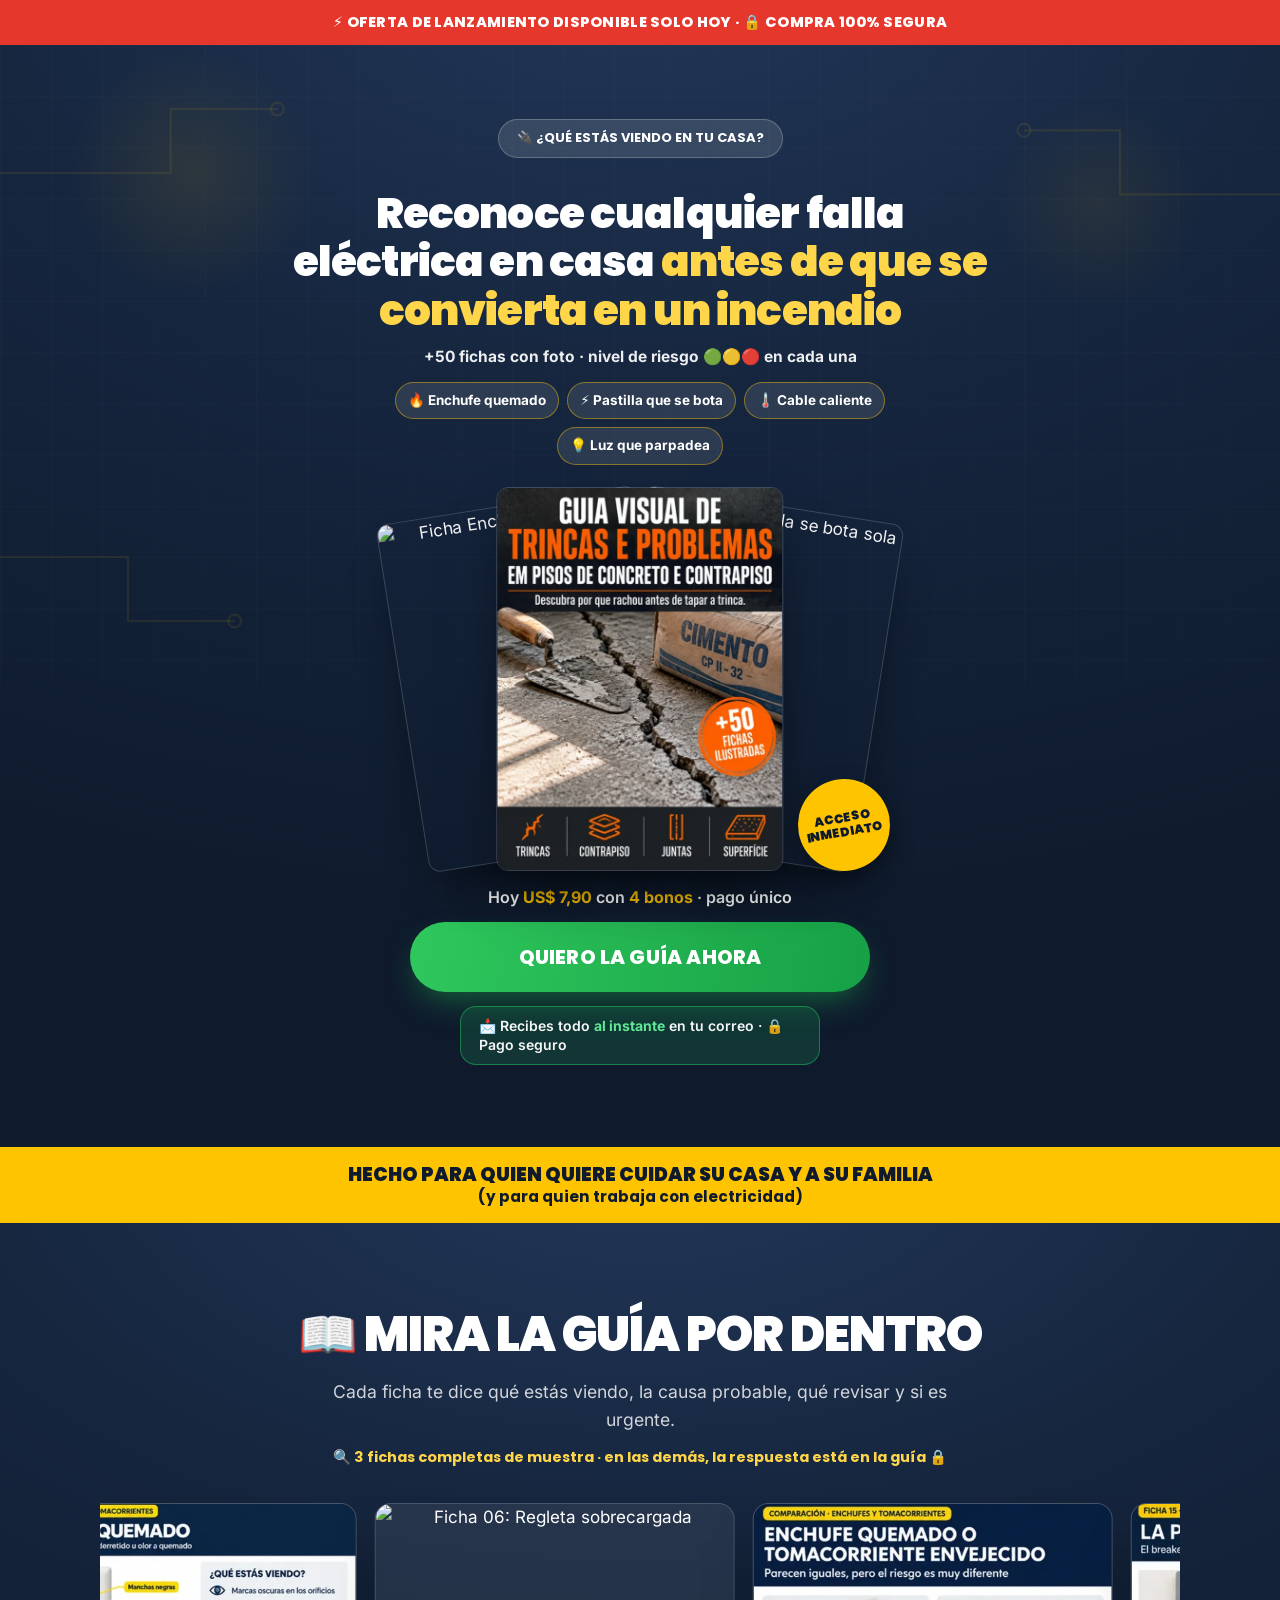
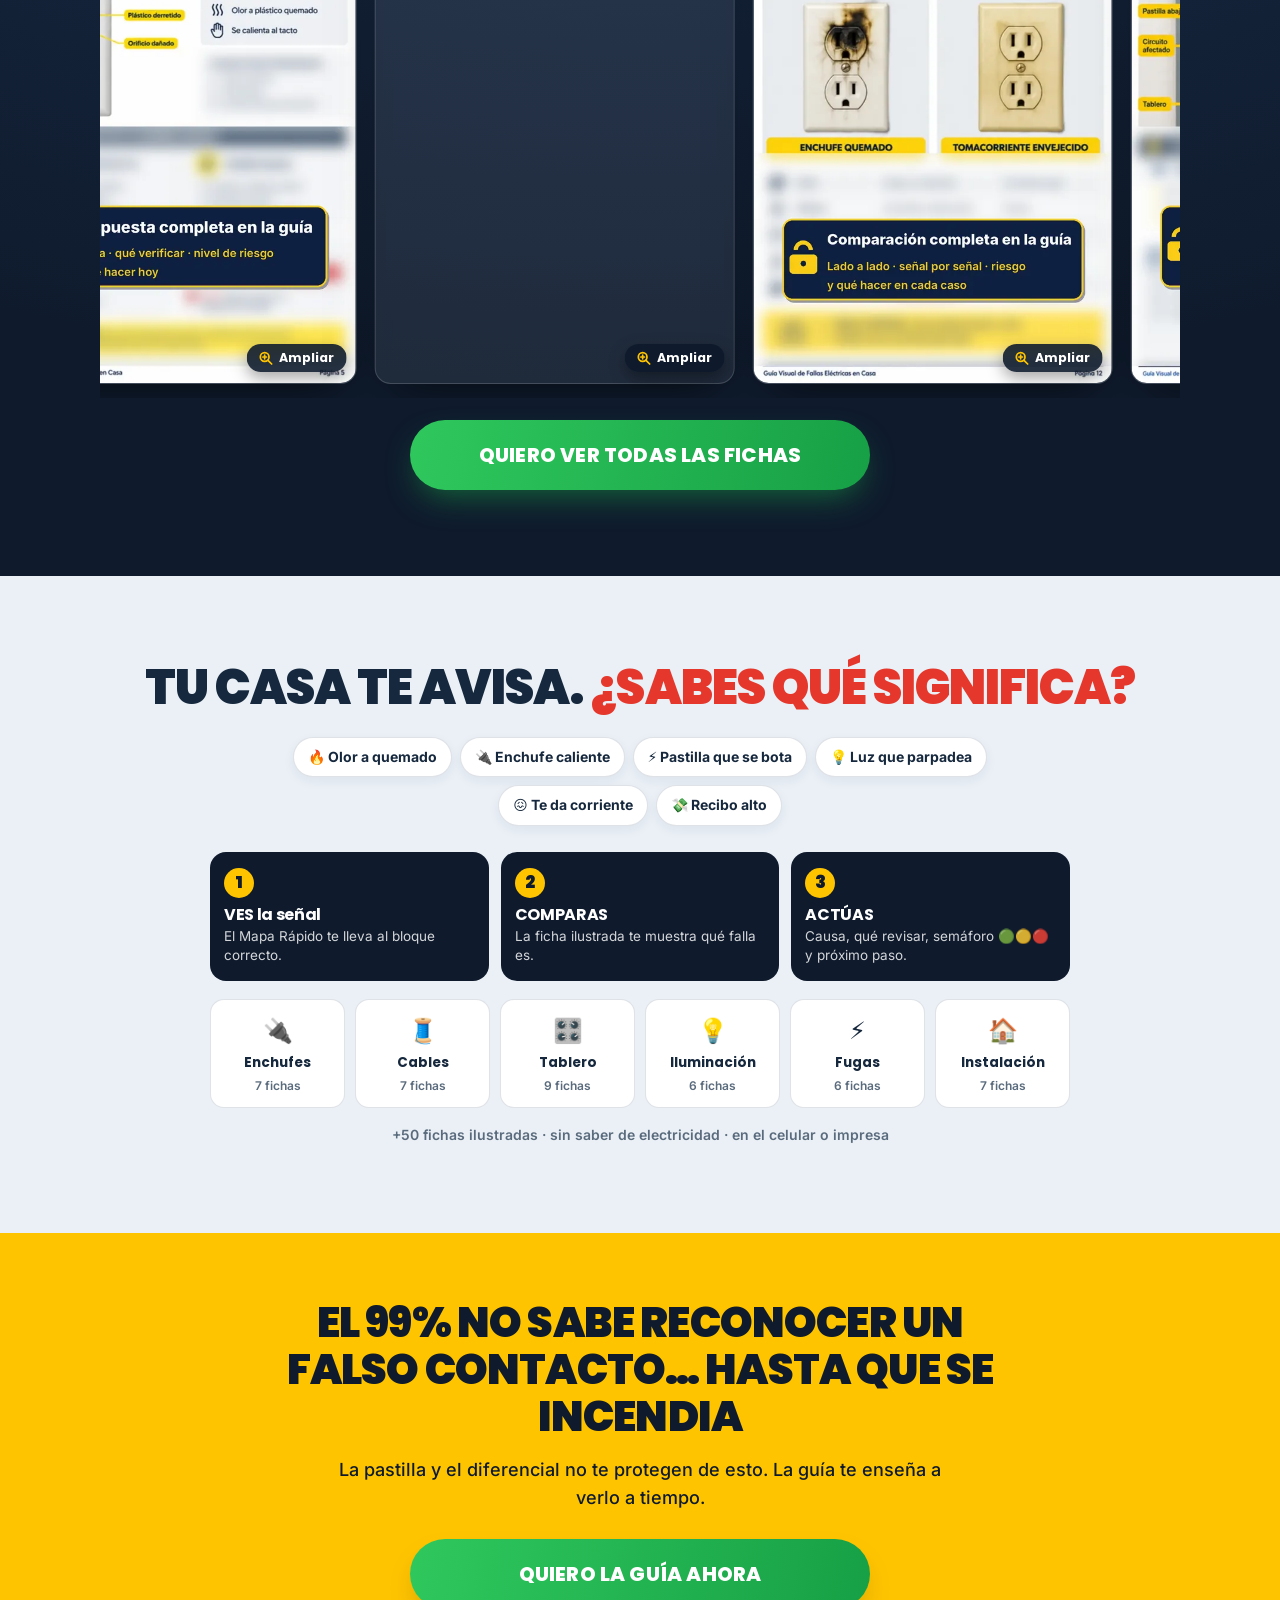
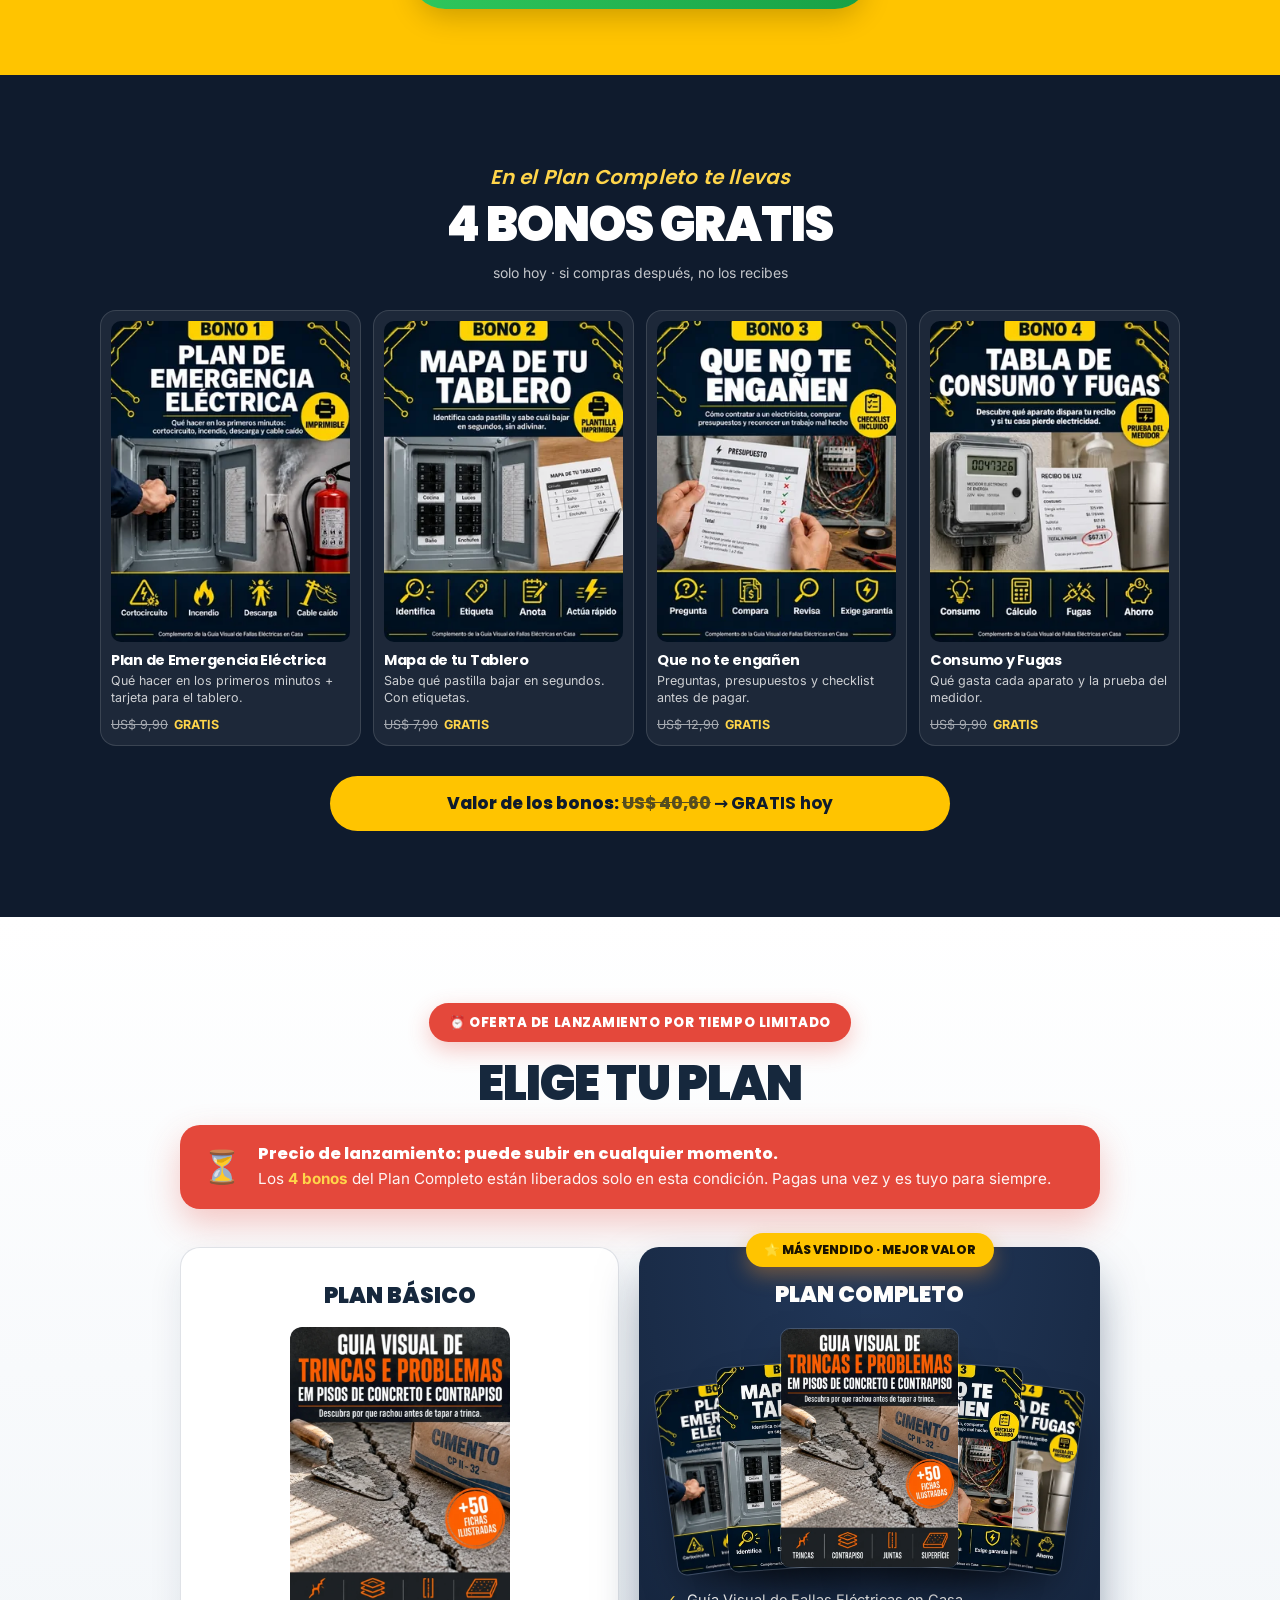
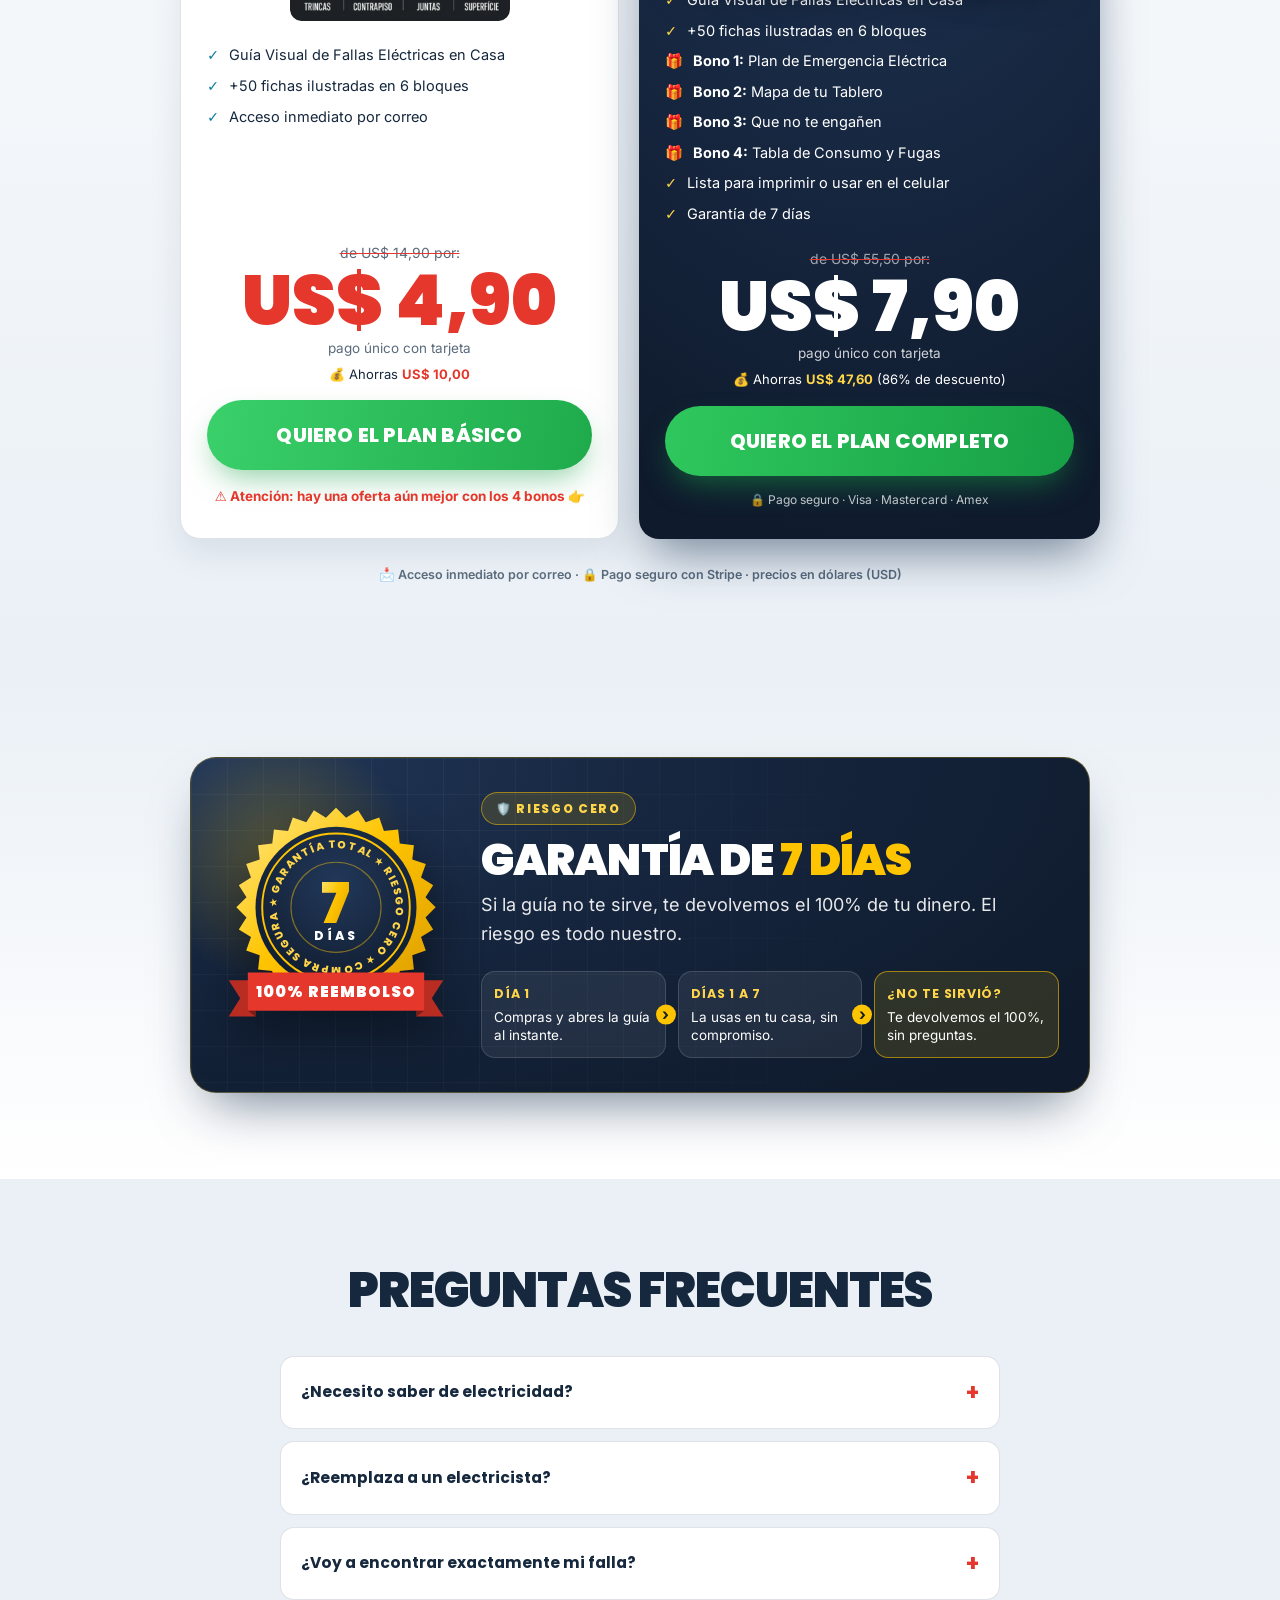
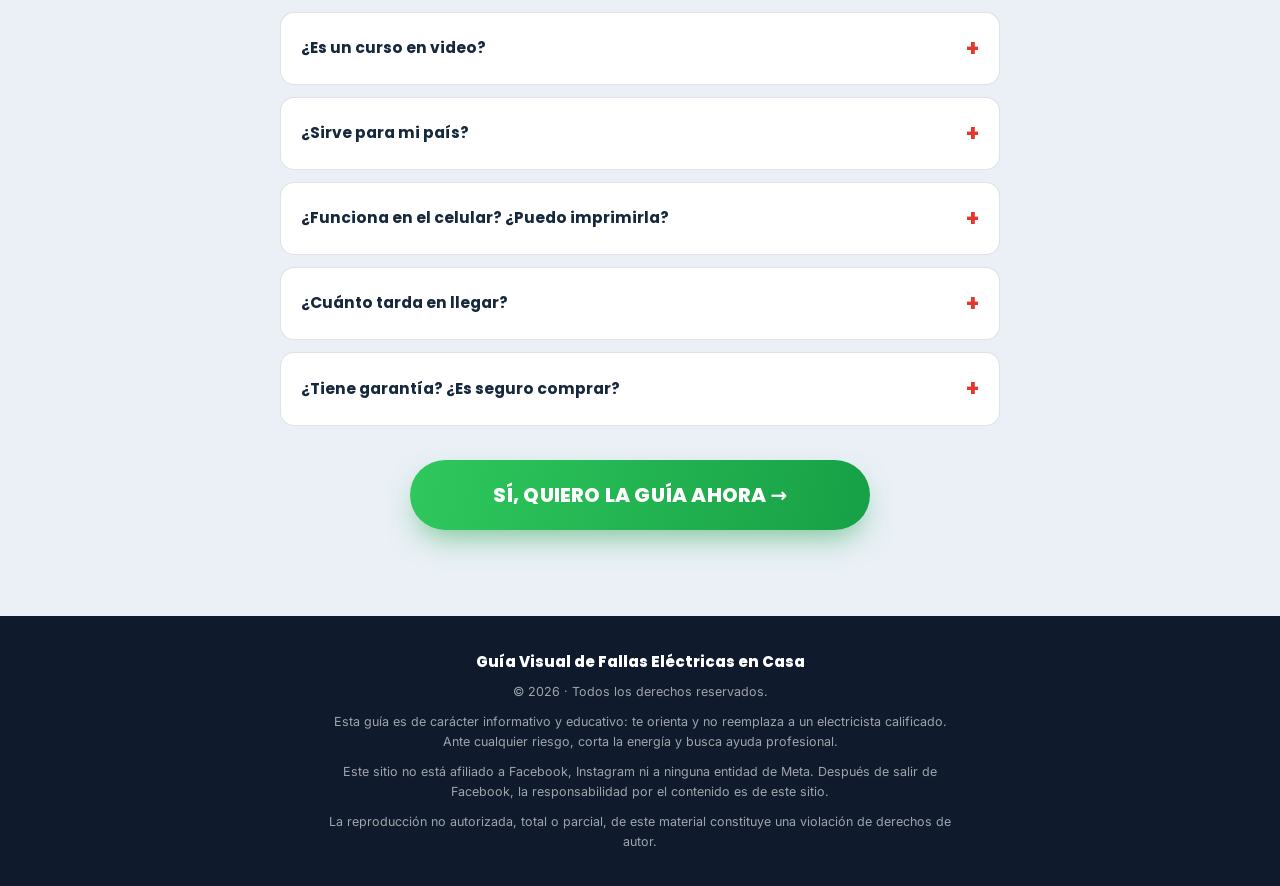
==== index.html @ 8e528410 "Fallas: topo volta a usar as fichas originais no mockup; ajuste de texto na /tecnico/ Co-Authored-By" ====
<!DOCTYPE html>
<html lang="es">
<head>
<meta charset="utf-8">
<meta name="viewport" content="width=device-width, initial-scale=1">
<title>Guía Visual de Fallas Eléctricas en Casa</title>
<meta name="description" content="+50 fichas ilustradas para reconocer fallas eléctricas en casa: enchufe quemado, falso contacto, pastilla que se bota, cables calientes y fugas de corriente.">
<meta property="og:title" content="Guía Visual de Fallas Eléctricas en Casa">
<meta property="og:description" content="Reconoce la falla, entiende la causa y sabe qué hacer antes de que sea tarde. +50 fichas ilustradas.">
<meta property="og:type" content="product">
<meta property="og:image" content="assets/img/guia-capa.webp">
<link rel="icon" href="data:image/svg+xml,%3Csvg xmlns='http://www.w3.org/2000/svg' viewBox='0 0 100 100'%3E%3Crect width='100' height='100' rx='20' fill='%230F1B2D'/%3E%3Cpath d='M58 8 22 58h24l-6 34 38-52H54z' fill='%23FFC400'/%3E%3C/svg%3E">
<meta name="theme-color" content="#0F1B2D">
<link rel="preconnect" href="https://connect.facebook.net">
<link rel="preconnect" href="https://cdn.utmify.com.br">
<link rel="preconnect" href="https://ggcheckout.app">
<link rel="preload" as="image" href="assets/img/guia-capa.webp" fetchpriority="high">
<link rel="preload" as="font" type="font/woff2" href="assets/fonts/pxiByp8kv8JHgFVrLBT5Z1xlFQ-df089f64.woff2" crossorigin>
<link rel="preload" as="font" type="font/woff2" href="assets/fonts/pxiByp8kv8JHgFVrLDD4Z1xlFQ-d0e6a9ae.woff2" crossorigin>
<!-- UTMify UTMs -->
<script src="https://cdn.utmify.com.br/scripts/utms/latest.js" data-utmify-prevent-xcod-sck data-utmify-prevent-subids async defer></script>
<!-- Meta Pixel Code -->
<script>
!function(f,b,e,v,n,t,s)
{if(f.fbq)return;n=f.fbq=function(){n.callMethod?
n.callMethod.apply(n,arguments):n.queue.push(arguments)};
if(!f._fbq)f._fbq=n;n.push=n;n.loaded=!0;n.version='2.0';
n.queue=[];t=b.createElement(e);t.async=!0;
t.src=v;s=b.getElementsByTagName(e)[0];
s.parentNode.insertBefore(t,s)}(window, document,'script',
'https://connect.facebook.net/en_US/fbevents.js');
fbq('init', '1823645382008212');
fbq('track', 'PageView');
</script>
<noscript><img height="1" width="1" style="display:none"
src="https://www.facebook.com/tr?id=1823645382008212&ev=PageView&noscript=1"
/></noscript>
<!-- End Meta Pixel Code -->
<!-- Microsoft Clarity -->
<script type="text/javascript">
    (function(c,l,a,r,i,t,y){
        c[a]=c[a]||function(){(c[a].q=c[a].q||[]).push(arguments)};
        t=l.createElement(r);t.async=1;t.src="https://www.clarity.ms/tag/"+i;
        y=l.getElementsByTagName(r)[0];var go=function(){y.parentNode.insertBefore(t,y);};if(l.readyState==="complete")go();else c.addEventListener("load",go);
    })(window, document, "clarity", "script", "zdsz7hztl1");
</script>
<!-- End Microsoft Clarity -->
<style>
@font-face { font-family: 'Inter'; font-style: normal; font-weight: 400; font-display: swap; src: url("assets/fonts/UcC73FwrK3iLTeHuS_nVMrMxCp50SjIa1ZL7-6ab57b19.woff2") format('woff2'); unicode-range: U+0000-00FF, U+0131, U+0152-0153, U+02BB-02BC, U+02C6, U+02DA, U+02DC, U+0304, U+0308, U+0329, U+2000-206F, U+20AC, U+2122, U+2191, U+2193, U+2212, U+2215, U+FEFF, U+FFFD; }
@font-face { font-family: 'Inter'; font-style: normal; font-weight: 500; font-display: swap; src: url("assets/fonts/UcC73FwrK3iLTeHuS_nVMrMxCp50SjIa1ZL7-6ab57b19.woff2") format('woff2'); unicode-range: U+0000-00FF, U+0131, U+0152-0153, U+02BB-02BC, U+02C6, U+02DA, U+02DC, U+0304, U+0308, U+0329, U+2000-206F, U+20AC, U+2122, U+2191, U+2193, U+2212, U+2215, U+FEFF, U+FFFD; }
@font-face { font-family: 'Inter'; font-style: normal; font-weight: 600; font-display: swap; src: url("assets/fonts/UcC73FwrK3iLTeHuS_nVMrMxCp50SjIa1ZL7-6ab57b19.woff2") format('woff2'); unicode-range: U+0000-00FF, U+0131, U+0152-0153, U+02BB-02BC, U+02C6, U+02DA, U+02DC, U+0304, U+0308, U+0329, U+2000-206F, U+20AC, U+2122, U+2191, U+2193, U+2212, U+2215, U+FEFF, U+FFFD; }
@font-face { font-family: 'Inter'; font-style: normal; font-weight: 700; font-display: swap; src: url("assets/fonts/UcC73FwrK3iLTeHuS_nVMrMxCp50SjIa1ZL7-6ab57b19.woff2") format('woff2'); unicode-range: U+0000-00FF, U+0131, U+0152-0153, U+02BB-02BC, U+02C6, U+02DA, U+02DC, U+0304, U+0308, U+0329, U+2000-206F, U+20AC, U+2122, U+2191, U+2193, U+2212, U+2215, U+FEFF, U+FFFD; }
@font-face { font-family: 'Poppins'; font-style: normal; font-weight: 600; font-display: swap; src: url("assets/fonts/pxiByp8kv8JHgFVrLEj6Z1xlFQ-93818c37.woff2") format('woff2'); unicode-range: U+0000-00FF, U+0131, U+0152-0153, U+02BB-02BC, U+02C6, U+02DA, U+02DC, U+0304, U+0308, U+0329, U+2000-206F, U+20AC, U+2122, U+2191, U+2193, U+2212, U+2215, U+FEFF, U+FFFD; }
@font-face { font-family: 'Poppins'; font-style: normal; font-weight: 700; font-display: swap; src: url("assets/fonts/pxiByp8kv8JHgFVrLCz7Z1xlFQ-742b18be.woff2") format('woff2'); unicode-range: U+0000-00FF, U+0131, U+0152-0153, U+02BB-02BC, U+02C6, U+02DA, U+02DC, U+0304, U+0308, U+0329, U+2000-206F, U+20AC, U+2122, U+2191, U+2193, U+2212, U+2215, U+FEFF, U+FFFD; }
@font-face { font-family: 'Poppins'; font-style: normal; font-weight: 800; font-display: swap; src: url("assets/fonts/pxiByp8kv8JHgFVrLDD4Z1xlFQ-d0e6a9ae.woff2") format('woff2'); unicode-range: U+0000-00FF, U+0131, U+0152-0153, U+02BB-02BC, U+02C6, U+02DA, U+02DC, U+0304, U+0308, U+0329, U+2000-206F, U+20AC, U+2122, U+2191, U+2193, U+2212, U+2215, U+FEFF, U+FFFD; }
@font-face { font-family: 'Poppins'; font-style: normal; font-weight: 900; font-display: swap; src: url("assets/fonts/pxiByp8kv8JHgFVrLBT5Z1xlFQ-df089f64.woff2") format('woff2'); unicode-range: U+0000-00FF, U+0131, U+0152-0153, U+02BB-02BC, U+02C6, U+02DA, U+02DC, U+0304, U+0308, U+0329, U+2000-206F, U+20AC, U+2122, U+2191, U+2193, U+2212, U+2215, U+FEFF, U+FFFD; }
@font-face{font-family:'Poppins Fallback';src:local('Arial');ascent-override:92.33%;descent-override:30.78%;line-gap-override:8.79%;size-adjust:113.73%}
@font-face{font-family:'Inter Fallback';src:local('Arial');ascent-override:90.2%;descent-override:22.48%;line-gap-override:0%;size-adjust:107.4%}
</style>
<style>
:root{
  --primary:#0F1B2D; --primary-2:#16263f; --primary-3:#22385a;
  --gold:#FFC400; --gold-2:#FFD54A;
  --coral:#E5372B; --coral-2:#ff6a4d;
  --teal:#0e7e9c; --sky:#4aa8c4;
  --ink:#16283d; --muted:#5a6b7d; --line:rgba(11,37,69,.13);
  --lav:#eaf0f6; --peach:#f9f1e7; --mint:#e7f1f5; --pink:#fbf0e8; --white:#ffffff;
  --fh:'Poppins','Poppins Fallback',system-ui,sans-serif; --fb:'Inter','Inter Fallback',system-ui,sans-serif;
  --r:20px; --rr:999px; --wrap:1120px;
}
*{box-sizing:border-box}
html{scroll-behavior:smooth}
body{margin:0;font-family:var(--fb);color:var(--ink);background:var(--white);font-size:17px;line-height:1.6;-webkit-font-smoothing:antialiased}
h1,h2,h3{font-family:var(--fh);margin:0;letter-spacing:-.02em;line-height:1.1}
p{margin:0}
img{max-width:100%;display:block}
a{color:inherit}
.wrap{max-width:var(--wrap);margin:0 auto;padding:0 20px}
.sec{padding:clamp(52px,8vw,86px) 0}
.center{text-align:center}
.h2{font-weight:900;font-size:clamp(27px,5.2vw,48px);text-transform:uppercase}
.grad-text{color:var(--gold-2)}
.gold{color:var(--gold)} .coral{color:var(--coral)} .teal{color:var(--teal)}

.btn{display:inline-flex;align-items:center;justify-content:center;gap:10px;font-family:var(--fh);font-weight:800;font-size:clamp(16px,2.3vw,20px);color:#fff;text-decoration:none;padding:19px 34px;border:0;border-radius:var(--rr);cursor:pointer;
  background:linear-gradient(100deg,#2fc85d,#17a046);box-shadow:0 14px 30px -8px rgba(23,160,70,.55);transition:transform .25s cubic-bezier(.2,.8,.2,1),box-shadow .25s;text-transform:uppercase;letter-spacing:.01em;width:100%;max-width:460px}
.btn:hover{transform:translateY(-2px) scale(1.02);box-shadow:0 20px 40px -8px rgba(23,160,70,.68)}
.btn.gold{background:linear-gradient(100deg,#3ad06a,#1fab4c);color:#fff;box-shadow:0 14px 30px -8px rgba(23,160,70,.5)}
.btn-sub{font-size:13.5px;color:var(--muted);margin-top:12px;font-family:var(--fb)}

.topbar{position:sticky;top:0;z-index:50;background:var(--coral);color:#fff;text-align:center;font-family:var(--fh);font-weight:800;font-size:clamp(11px,2.4vw,14.5px);padding:11px 14px;letter-spacing:.02em}

/* HERO */
.hero{position:relative;overflow:hidden;background:radial-gradient(120% 90% at 50% -10%,var(--primary-3),var(--primary-2) 45%,var(--primary) 100%);color:#fff;text-align:center;padding:clamp(46px,8vw,74px) 0 clamp(54px,8vw,82px)}
.hero .blueprint{position:absolute;inset:0;pointer-events:none;opacity:.5}
.hero-in{position:relative;z-index:2}
.pill{display:inline-flex;align-items:center;gap:8px;font-family:var(--fh);font-weight:700;font-size:13px;padding:8px 18px;border-radius:var(--rr);background:rgba(255,255,255,.12);border:1px solid rgba(255,255,255,.22);color:#fff;margin-bottom:20px}
.hero h1{font-weight:900;font-size:clamp(25px,4.9vw,44px);max-width:700px;margin:0 auto}
.hero .sub{font-size:clamp(16px,2.7vw,21px);color:rgba(255,255,255,.94);max-width:660px;margin:20px auto 0;font-weight:400}
.hero .sub b{color:var(--gold-2);font-weight:700}
.hero .btn-sub{color:rgba(255,255,255,.7)}
.hero .btn{display:flex;margin:24px auto 0}
.hero-photo{max-width:600px;margin:20px auto 2px;border-radius:22px;overflow:hidden;box-shadow:0 30px 60px -18px rgba(0,0,0,.55)}
.hero-photo img{width:100%;height:auto;display:block;border-radius:22px}
.wa-note{display:inline-flex;align-items:center;gap:9px;margin-top:14px;font-family:var(--fb);font-size:14px;font-weight:600;color:rgba(255,255,255,.96);background:rgba(37,211,102,.15);border:1px solid rgba(37,211,102,.45);padding:9px 18px;border-radius:16px;max-width:360px;line-height:1.36;text-align:left}
.wa-note svg{flex:none}
.wa-note b{color:#5fe796;font-weight:800}
.wa-note>span{display:block}
@media(max-width:480px){.hero-photo{max-width:100%;border-radius:18px;margin-top:16px}.hero-photo img{border-radius:18px}.wa-note{font-size:12.5px;padding:8px 14px;gap:7px;max-width:300px}.hero{padding-top:24px}.pill{margin-bottom:16px}}
.hero .selos{display:block;width:100%;max-width:440px;height:auto;margin:24px auto 0;opacity:.92}

.grid{display:grid;gap:16px}
.g2{grid-template-columns:repeat(2,1fr)} .g3{grid-template-columns:repeat(3,1fr)} .g4{grid-template-columns:repeat(4,1fr)}
@media(max-width:900px){.g4{grid-template-columns:repeat(2,1fr)}.g3{grid-template-columns:repeat(2,1fr)}}
@media(max-width:560px){.g2,.g3,.g4{grid-template-columns:1fr}}

/* DOR — fontes espalhadas */
.dor{background:var(--lav)}
.dor .lead{max-width:640px;margin:16px auto 0;color:var(--muted);font-size:clamp(15px,2.5vw,18px)}
.scatter{max-width:820px;margin:34px auto 0;display:flex;flex-wrap:wrap;gap:12px;justify-content:center}
.scatter span{display:inline-flex;align-items:center;gap:9px;background:#fff;border:1px solid var(--line);border-radius:14px;padding:13px 18px;font-size:14.5px;font-weight:600;color:var(--ink);box-shadow:0 8px 20px rgba(11,37,69,.06)}
.scatter span i{font-style:normal;font-size:18px;opacity:.85}
.scatter span:nth-child(2n){transform:rotate(-1.4deg)}
.scatter span:nth-child(3n){transform:rotate(1.6deg)}
.restart{max-width:560px;margin:26px auto 0;font-family:var(--fh);font-weight:800;font-size:clamp(17px,3vw,23px);color:var(--coral)}
.dorfix{max-width:720px;margin:30px auto 0;background:var(--primary);color:#fff;border-radius:var(--r);padding:26px 28px;box-shadow:0 18px 40px -14px rgba(11,37,69,.5);font-size:clamp(15.5px,2.5vw,18px)}
.dorfix b{color:var(--gold-2)}

/* MECANISMO */
.rota{background:var(--primary);color:#fff}
.rota .h2{color:#fff}
.rota .lead{max-width:680px;margin:16px auto 0;color:rgba(255,255,255,.82);font-size:clamp(15px,2.5vw,18px)}
.rcard{background:rgba(255,255,255,.06);border:1px solid rgba(255,255,255,.13);border-radius:var(--r);padding:24px;text-align:left;position:relative}
.rcard .big{font-family:var(--fh);font-weight:900;font-size:44px;line-height:1;background:linear-gradient(120deg,var(--gold-2),var(--coral-2));-webkit-background-clip:text;background-clip:text;color:transparent}
.rcard h3{font-size:17px;margin:10px 0 8px;color:#fff}
.rcard p{font-size:14.5px;color:rgba(255,255,255,.8)}
.bigidea{max-width:760px;margin:38px auto 0;border:1px dashed rgba(245,178,107,.5);border-radius:var(--r);padding:24px 26px;background:rgba(245,178,107,.07)}
.bigidea .lbl{font-family:var(--fh);font-weight:800;font-size:11.5px;letter-spacing:.16em;text-transform:uppercase;color:var(--gold-2)}
.bigidea p{font-family:var(--fh);font-weight:900;font-size:clamp(20px,3.6vw,30px);margin-top:8px;line-height:1.16}
.rota-photo{max-width:560px;margin:34px auto 0;border-radius:18px;overflow:hidden;box-shadow:0 26px 54px -18px rgba(0,0,0,.6);border:1px solid rgba(255,255,255,.16)}
.rota-photo img{width:100%;height:auto;display:block}

/* preview escuro */
.prev{background:radial-gradient(120% 90% at 50% -10%,var(--primary-3),var(--primary-2) 45%,var(--primary) 100%);color:#fff}
.prev .h2{color:#fff}
.prev .lead{max-width:640px;margin:16px auto 0;color:rgba(255,255,255,.8);font-size:clamp(15px,2.5vw,17.5px)}

/* bibliotecas */
.libs{background:var(--peach)}
.libcard{background:#fff;border-radius:var(--r);padding:24px 22px;text-align:left;border:1px solid var(--line);box-shadow:0 10px 26px rgba(11,37,69,.07);transition:transform .25s}
.libcard:hover{transform:translateY(-4px)}
.libcard .e{font-size:30px;line-height:1}
.libcard .n{font-family:var(--fh);font-weight:800;font-size:11.5px;letter-spacing:.14em;text-transform:uppercase;color:var(--primary-3);margin-top:12px}
.libcard h3{font-size:18px;margin:5px 0 10px}
.libcard .qt{display:inline-flex;align-items:center;gap:6px;font-family:var(--fh);font-weight:800;font-size:12.5px;color:#fff;background:linear-gradient(100deg,var(--coral),var(--gold));padding:5px 12px;border-radius:var(--rr)}
.libcard p{font-size:13.8px;color:var(--muted);margin-top:11px}
.libtotal{max-width:620px;margin:26px auto 0;display:flex;gap:10px;justify-content:center;flex-wrap:wrap}
.libtotal b{font-family:var(--fh);font-weight:800;font-size:14px;background:var(--primary);color:#fff;padding:11px 20px;border-radius:var(--rr)}
.libs-photo{max-width:520px;margin:34px auto 0;border-radius:18px;overflow:hidden;box-shadow:0 22px 46px -16px rgba(11,37,69,.42);border:1px solid var(--line)}
.libs-photo img{width:100%;height:auto;display:block}

/* ficha (o que cada projeto traz) */
.tem{background:#fff}
.tem-list{max-width:900px;margin:38px auto 0;display:grid;grid-template-columns:1fr 1fr;gap:14px;text-align:left}
@media(max-width:640px){.tem-list{grid-template-columns:1fr}}
.temi{display:flex;gap:14px;align-items:center;background:var(--lav);border:1px solid var(--line);border-radius:16px;padding:16px 18px}
.temi .e{font-size:25px;flex:0 0 auto}
.temi b{font-family:var(--fh);font-weight:700;font-size:15px}
.tem-photo{max-width:600px;margin:34px auto 0;border-radius:18px;overflow:hidden;box-shadow:0 22px 46px -16px rgba(11,37,69,.4)}
.tem-photo img{width:100%;height:auto;display:block}

/* urgência */
.urg{background:var(--gold);color:var(--primary);text-align:center;padding:clamp(48px,7vw,66px) 20px}
.urg h2{color:var(--primary);text-transform:uppercase;font-weight:900;font-size:clamp(24px,4.8vw,42px);max-width:26ch;margin:0 auto;line-height:1.12}
.urg .btn{background:linear-gradient(100deg,#2fc85d,#17a046);color:#fff;margin-top:26px;box-shadow:0 14px 30px -8px rgba(0,0,0,.22)}

/* ideal pra você */
.win{background:var(--mint)}
.wincard{background:#fff;border-radius:var(--r);border:1px solid var(--line);box-shadow:0 10px 26px rgba(11,37,69,.06);display:flex;flex-direction:column;align-items:center;justify-content:center;text-align:center;gap:13px;padding:24px 18px;transition:transform .25s ease,box-shadow .25s ease}
.wincard:hover{transform:translateY(-4px);box-shadow:0 16px 30px rgba(11,37,69,.11)}
.wincard .ic{width:58px;height:58px;font-size:29px;line-height:1;display:flex;align-items:center;justify-content:center;border-radius:var(--rr);background:linear-gradient(135deg,var(--peach),var(--lav));border:1px solid var(--line);box-shadow:inset 0 1px 0 rgba(255,255,255,.75),0 6px 14px rgba(11,37,69,.08)}
.wincard h3{margin:0;font-family:var(--fh);font-weight:700;text-transform:uppercase;letter-spacing:.4px;font-size:14.5px;line-height:1.22;color:var(--ink);text-wrap:balance}
@media(max-width:560px){.wincard{padding:20px 16px;gap:12px}.wincard .ic{width:52px;height:52px;font-size:27px}.wincard h3{font-size:15px}}

/* tudo organizado */
.org{background:var(--primary);color:#fff}
.org .h2{color:#fff}
.org-mock{max-width:420px;margin:34px auto 6px}
.org-mock img{width:100%;height:auto;display:block;border-radius:16px;box-shadow:0 26px 54px -18px rgba(0,0,0,.55)}
.orglist{list-style:none;padding:0;margin:0;display:grid;grid-template-columns:repeat(2,1fr);gap:12px 28px;max-width:820px;margin:30px auto 0;text-align:left}
.orglist li{display:flex;gap:11px;font-size:15px;align-items:flex-start}
.orglist li .c{color:var(--gold-2);flex:0 0 auto;font-weight:800}
@media(max-width:600px){.orglist{grid-template-columns:1fr;max-width:460px}}

/* bônus */
.bonus{background:var(--primary);color:#fff}
.bonus .h2{color:#fff}
.bonsub{font-family:var(--fh);font-style:italic;font-weight:600;font-size:clamp(16px,2.6vw,20px);color:var(--gold-2);margin:0 0 6px;letter-spacing:.01em}
.boncard{background:rgba(255,255,255,.06);border:1px solid rgba(255,255,255,.13);border-radius:var(--r);padding:24px;text-align:left;position:relative}
.boncard .tag{position:absolute;top:-11px;left:20px;background:var(--gold);color:#1a1300;font-family:var(--fh);font-weight:800;font-size:12px;padding:5px 13px;border-radius:var(--rr)}
.boncard .bonimg{aspect-ratio:5/4;margin:8px 0 18px;border-radius:14px;overflow:hidden;border:1px solid rgba(255,255,255,.16);background:#fff}
.boncard .bonimg img{width:100%;height:100%;object-fit:cover;object-position:top center;display:block}
.boncard h3{color:#fff;font-size:17.5px;margin:8px 0 8px}
.boncard p{font-size:14px;color:rgba(255,255,255,.82)}
.boncard .val{margin-top:14px;display:inline-flex;gap:8px;align-items:center;background:rgba(255,255,255,.1);padding:6px 12px;border-radius:var(--rr);font-size:13px}
.boncard .val s{opacity:.6;font-weight:600;margin-right:3px}
.boncard .val b{color:#5fe39a}

/* planos */
.planos{background:linear-gradient(180deg,#fff,var(--lav))}
.plans{display:grid;grid-template-columns:1fr 1.05fr;gap:20px;max-width:920px;margin:38px auto 0;align-items:stretch}
@media(max-width:760px){.plans{grid-template-columns:1fr}}
.plan{background:#fff;border-radius:var(--r);padding:30px 26px;border:1px solid var(--line);box-shadow:0 14px 34px rgba(11,37,69,.09);display:flex;flex-direction:column}
.plan.feat{background:radial-gradient(120% 100% at 50% 0,var(--primary-3),var(--primary-2) 60%,var(--primary));color:#fff;position:relative;border:0;box-shadow:0 22px 50px -10px rgba(11,37,69,.55)}
.plan .pn{font-family:var(--fh);font-weight:900;font-size:22px;text-align:center;text-transform:uppercase}
.plan .planimg{margin:14px 0 6px;border-radius:12px;overflow:hidden;border:1px solid rgba(255,255,255,.16);background:#fff}
.plan:not(.feat) .planimg{border-color:var(--line)}
.plan .planimg img{width:100%;height:auto;display:block}
.plan.feat .pn{color:#fff}
.feat .fbadge{position:absolute;top:-14px;left:50%;transform:translateX(-50%);background:var(--gold);color:#1a1300;font-family:var(--fh);font-weight:800;font-size:12.5px;padding:7px 18px;border-radius:var(--rr);white-space:nowrap;box-shadow:0 8px 20px rgba(224,138,46,.42)}
.plist{list-style:none;margin:18px 0;padding:0;display:flex;flex-direction:column;gap:11px;flex:1}
.plist li{display:flex;gap:10px;font-size:14.5px;line-height:1.35}
.plist li .c{color:var(--teal);flex:0 0 auto;font-weight:800}
.plan.feat .plist li .c{color:var(--gold-2)}
.price{text-align:center;margin:6px 0 4px}
.price .de{font-size:14px;color:var(--muted);text-decoration:line-through;text-decoration-color:var(--coral)}
.plan.feat .price .de{color:rgba(255,255,255,.6)}
.price .big{font-family:var(--fh);font-weight:900;font-size:clamp(52px,14vw,70px);line-height:1.05;color:var(--coral)}
.plan.feat .price .big{color:#fff}
.price .par{font-size:13.5px;color:var(--muted)}
.plan.feat .price .par{color:rgba(255,255,255,.8)}
.econ{text-align:center;font-size:13px;margin-bottom:16px}
.econ b{color:var(--coral)} .plan.feat .econ b{color:var(--gold-2)}
.pc-anim{transform-origin:center center;animation:pulse-soft 2s ease-in-out infinite;will-change:transform;display:inline-block}
@keyframes pulse-soft{0%{transform:scale(1)}50%{transform:scale(1.04)}100%{transform:scale(1)}}
@media(prefers-reduced-motion:reduce){.pc-anim{animation:none}}
.pay{display:flex;gap:10px;justify-content:center;align-items:center;margin-top:14px;font-size:12px;color:var(--muted);flex-wrap:wrap}
.plan.feat .pay{color:rgba(255,255,255,.75)}
.planbanner{margin:22px -26px -30px;border-radius:0 0 19px 19px;overflow:hidden;line-height:0}
.planbanner img{width:100%;height:auto;display:block}
.plans-badge{display:inline-block;font-family:var(--fh);font-weight:800;font-size:.82rem;letter-spacing:.04em;color:#fff;background:#e4483b;padding:9px 20px;border-radius:var(--rr);box-shadow:0 8px 22px rgba(228,72,59,.3);margin-bottom:16px}
.planos .h2{margin-bottom:14px}
.plans-lead{max-width:660px;margin:0 auto 18px;color:var(--muted);font-size:1.06rem;line-height:1.6}
.plans-lead b{color:var(--ink)}
.scarcity{display:flex;align-items:center;gap:16px;max-width:920px;margin:0 auto 26px;background:#e4483b;color:#fff;border-radius:var(--r);padding:18px 22px;box-shadow:0 14px 34px rgba(228,72,59,.3)}
.scarcity-ic{font-size:2rem;line-height:1;flex-shrink:0}
.scarcity-tx{display:flex;flex-direction:column;gap:4px;text-align:left}
.scarcity-tx b{font-family:var(--fh);font-weight:800;font-size:1.02rem;line-height:1.3}
.scarcity-tx span{font-size:.95rem;line-height:1.5;color:rgba(255,255,255,.94)}
.scarcity-tx span b{font-family:var(--fb);font-weight:800;font-size:inherit;color:var(--gold-2)}
@media(max-width:640px){.plans-lead{font-size:.98rem}.scarcity{gap:12px;padding:16px;margin-bottom:22px}.scarcity-ic{font-size:1.7rem}.scarcity-tx b{font-size:.96rem}.scarcity-tx span{font-size:.9rem}}
.paygrid{display:flex;flex-direction:column;align-items:center;gap:9px;margin:26px auto 0}
.paygrid span{font-size:12.5px;color:var(--muted);font-weight:600}
.paygrid img{width:100%;max-width:250px;height:auto}

/* garantia */
.gar{background:var(--peach)}
.garwrap{max-width:820px;margin:0 auto;display:flex;gap:28px;align-items:center;text-align:left}
@media(max-width:640px){.garwrap{flex-direction:column;text-align:center}}
.gar h2{font-size:clamp(22px,4.2vw,36px)}
.gar p{color:var(--muted);margin-top:12px;font-size:15px;max-width:520px}
.gseal{width:150px;height:auto;flex:0 0 auto;filter:drop-shadow(0 12px 26px rgba(11,37,69,.22))}

/* passos */
.passos{background:#fff}
.passo{text-align:center}
.passo h3{font-size:16px;margin-bottom:5px}
.passo p{font-size:13.5px;color:var(--muted)}
.passo .pic{width:66px;height:66px;object-fit:contain;margin:0 auto 12px;display:block;filter:drop-shadow(0 8px 16px rgba(11,37,69,.18))}

/* faq */
.faq{background:var(--lav)}
.q{background:#fff;border:1px solid var(--line);border-radius:14px;padding:18px 20px;margin-bottom:12px}
.q summary{font-family:var(--fh);font-weight:700;font-size:15.5px;cursor:pointer;list-style:none;display:flex;justify-content:space-between;gap:12px;align-items:center}
.q summary::-webkit-details-marker{display:none}
.q summary:after{content:"+";font-size:22px;color:var(--coral);flex:0 0 auto;transition:transform .2s}
.q[open] summary:after{transform:rotate(45deg)}
.q p{margin-top:12px;font-size:14.5px;color:var(--muted)}

footer{background:var(--primary);color:rgba(255,255,255,.6);text-align:center;padding:34px 20px;font-size:12.5px}
footer .fl{color:#fff;font-family:var(--fh);font-weight:800;font-size:15px;margin-bottom:8px}

/* carrossel marquee */
.marquee{max-width:1180px;margin:26px auto 0;overflow:hidden;position:relative;padding:8px 0 14px}
.mqtrack{display:flex;gap:18px;width:max-content;will-change:transform}
.mqitem{flex:0 0 auto;width:clamp(272px,80vw,360px)}
.mqzoom{position:relative;display:block;width:100%;padding:0;margin:0;border:0;background:none;cursor:zoom-in;border-radius:16px;-webkit-tap-highlight-color:transparent;font:inherit;color:inherit}
.mqzoom img{width:100%;height:auto;display:block;border-radius:16px;background:rgba(255,255,255,.07);box-shadow:0 22px 46px -16px rgba(0,0,0,.55);border:1px solid rgba(255,255,255,.16);transition:transform .25s ease}
.mqzoom:hover img{transform:translateY(-5px)}
.mqzoom:focus-visible{outline:3px solid var(--gold);outline-offset:4px}
.mqzoom::after{content:"Ampliar";position:absolute;right:10px;bottom:12px;padding:8px 13px 8px 32px;border-radius:999px;background:rgba(15,27,45,.9) url("data:image/svg+xml,%3Csvg xmlns='http://www.w3.org/2000/svg' viewBox='0 0 24 24' fill='none' stroke='%23FFC400' stroke-width='2.6' stroke-linecap='round'%3E%3Ccircle cx='10.5' cy='10.5' r='6.5'/%3E%3Cpath d='M15.5 15.5 21 21M10.5 7.8v5.4M7.8 10.5h5.4'/%3E%3C/svg%3E") no-repeat 11px 50%/16px 16px;color:#fff;font-family:var(--fh);font-weight:700;font-size:12.5px;line-height:1;box-shadow:0 6px 16px rgba(0,0,0,.35);pointer-events:none}
.mqhint{margin:12px auto 0;font-family:var(--fh);font-weight:700;font-size:14.5px;color:var(--gold-2)}
/* pop-up: oferta do Plano Completo ao escolher o Básico */
.up{position:fixed;inset:0;z-index:9998;display:flex;align-items:center;justify-content:center;padding:18px;background:rgba(5,10,19,.74);-webkit-backdrop-filter:blur(4px);backdrop-filter:blur(4px);opacity:0;transition:opacity .22s ease;overscroll-behavior:contain}
.up[hidden]{display:none}
.up.open{opacity:1}
.up-box{position:relative;width:100%;max-width:440px;max-height:calc(100vh - 36px);overflow:auto;background:#fff;border-radius:24px;box-shadow:0 40px 90px -20px rgba(0,0,0,.7);transform:translateY(24px) scale(.97);transition:transform .3s cubic-bezier(.2,.9,.3,1.2);-webkit-overflow-scrolling:touch}
.up.open .up-box{transform:none}
.up-top{position:relative;text-align:center;color:#fff;padding:22px 22px 0;background:radial-gradient(120% 100% at 50% 0,#2a4670 0,#16263f 55%,#0F1B2D 100%);border-radius:24px 24px 0 0}
.up-top::after{content:"";position:absolute;left:0;right:0;bottom:0;height:12px;background:repeating-linear-gradient(-45deg,#FFC400 0 14px,#111 14px 28px)}
.up-x{position:absolute;top:12px;right:12px;width:38px;height:38px;padding:0;border-radius:50%;border:1px solid rgba(255,255,255,.25);background:rgba(255,255,255,.12);color:#fff;display:grid;place-items:center;cursor:pointer;z-index:2}
.up-x svg{width:18px;height:18px}
.up-x:hover{background:rgba(255,255,255,.25)}
.up-tag{display:inline-flex;align-items:center;gap:8px;background:var(--coral);color:#fff;font-family:var(--fh);font-weight:800;font-size:12.5px;letter-spacing:.06em;padding:7px 14px;border-radius:999px}
.up-tag i{width:8px;height:8px;border-radius:50%;background:#fff;animation:upPulse 1.2s ease-in-out infinite}
@keyframes upPulse{50%{opacity:.25;transform:scale(.7)}}
.up-h{font-family:var(--fh);font-weight:900;font-size:clamp(21px,5.6vw,25px);line-height:1.14;margin:12px auto 0;max-width:340px;letter-spacing:-.01em;text-wrap:balance}
.up-h span{color:var(--gold)}
.up-h em{font-style:normal;color:#0F1B2D;background:var(--gold);padding:0 7px;border-radius:7px;white-space:nowrap}
.up-img{display:block;width:100%;max-width:330px;height:auto;margin:10px auto -4px;position:relative;z-index:1;filter:drop-shadow(0 14px 18px rgba(0,0,0,.35))}
.up-body{padding:16px 22px 18px;text-align:center}
.up-list{list-style:none;margin:0 auto;padding:0;max-width:330px;text-align:left;font-family:var(--fb);font-size:14.5px;line-height:1.35;color:var(--ink)}
.up-list li{display:flex;gap:9px;align-items:flex-start;padding:4px 0}
.up-list li::before{content:"";flex:0 0 19px;height:19px;margin-top:1px;border-radius:50%;background:#2fc85d url("data:image/svg+xml,%3Csvg xmlns='http://www.w3.org/2000/svg' viewBox='0 0 24 24' fill='none' stroke='white' stroke-width='3.4' stroke-linecap='round' stroke-linejoin='round'%3E%3Cpath d='m6 12.5 4 4 8-9'/%3E%3C/svg%3E") no-repeat center/12px}
.up-price{display:flex;align-items:baseline;justify-content:center;gap:10px;margin-top:12px;font-family:var(--fh)}
.up-price s{color:#8a97a6;font-weight:600;font-size:17px}
.up-price strong{font-weight:900;font-size:38px;line-height:1;color:var(--primary);letter-spacing:-.02em}
.up-note{display:inline-block;margin:8px 0 0;background:#FFF6D6;color:#5a4300;border:1px solid #FFE08A;font-family:var(--fb);font-weight:700;font-size:12.5px;padding:6px 12px;border-radius:999px}
.up-yes{display:flex;align-items:center;justify-content:center;gap:8px;width:100%;margin-top:14px;padding:17px 16px;border-radius:16px;background:linear-gradient(100deg,#2fc85d,#17a046);color:#fff;text-decoration:none;font-family:var(--fh);font-weight:800;font-size:16.5px;line-height:1.15;box-shadow:0 14px 28px -10px rgba(23,160,70,.75);animation:upBeat 1.8s ease-in-out infinite}
.up-yes:hover{filter:brightness(1.06)}
@keyframes upBeat{0%,100%{transform:scale(1)}50%{transform:scale(1.035)}}
.up-no{display:block;margin:12px auto 0;padding:6px;color:#7a8794;font-family:var(--fb);font-size:13.5px;text-decoration:underline;text-underline-offset:3px}
.up-safe{margin:8px 0 0;color:#8a97a6;font-family:var(--fb);font-size:12px}
.up-x:focus-visible,.up-yes:focus-visible,.up-no:focus-visible{outline:3px solid var(--gold);outline-offset:3px}
@media(max-width:560px){.up{align-items:flex-end;padding:0}.up-box{max-width:none;max-height:94vh;border-radius:24px 24px 0 0;transform:translateY(100%)}.up-body{padding-bottom:max(18px,env(safe-area-inset-bottom))}}
@media(max-height:700px){.up-top{padding-top:16px}.up-h{font-size:21px;margin-top:9px}.up-img{max-width:205px;margin-top:6px}.up-body{padding-top:12px}.up-list{font-size:13.5px}.up-list li{padding:2px 0}.up-price{margin-top:8px}.up-price strong{font-size:32px}.up-yes{margin-top:10px;padding:15px}.up-no{margin-top:8px}.up-safe{margin-top:4px}}
@media(prefers-reduced-motion:reduce){.up-yes,.up-tag i{animation:none}.up-box{transition:none}}
/* lightbox (zoom das páginas) */
html.lb-lock,html.lb-lock body{overflow:hidden}
.lb{position:fixed;inset:0;z-index:9999;display:flex;flex-direction:column;background:#070d18;opacity:0;transition:opacity .2s ease;overscroll-behavior:contain;-webkit-tap-highlight-color:transparent}
.lb[hidden]{display:none}
.lb.open{opacity:1}
.lb-top{position:relative;z-index:3;display:flex;align-items:center;justify-content:space-between;gap:10px;padding:10px 12px;padding-top:max(10px,env(safe-area-inset-top))}
.lb-count{font-family:var(--fh);font-weight:700;font-size:13.5px;line-height:1;color:#fff;background:rgba(255,255,255,.12);padding:10px 14px;border-radius:999px}
.lb-tools{display:flex;gap:8px}
.lb-btn{width:44px;height:44px;padding:0;border-radius:50%;border:1px solid rgba(255,255,255,.2);background:rgba(255,255,255,.1);color:#fff;display:grid;place-items:center;cursor:pointer}
.lb-btn svg{width:20px;height:20px}
.lb-btn:hover{background:rgba(255,255,255,.22)}
.lb-x{background:#fff;border-color:#fff;color:var(--primary)}
.lb-x:hover{background:var(--gold);border-color:var(--gold)}
.lb-btn:focus-visible,.lb-nav:focus-visible,.lb-cta:focus-visible{outline:3px solid var(--gold);outline-offset:2px}
.lb-stage{position:relative;flex:1;min-height:0;overflow:hidden;touch-action:none;cursor:zoom-in;user-select:none;-webkit-user-select:none}
.lb-stage.zoomed{cursor:grab}
.lb-stage.drag{cursor:grabbing}
.lb-img{position:absolute;max-width:none;max-height:none;border-radius:8px;box-shadow:0 30px 80px -20px rgba(0,0,0,.85);transform-origin:50% 50%;will-change:transform;-webkit-user-drag:none;user-select:none;pointer-events:none;background:#fff}
.lb-img.anim{transition:transform .25s ease,opacity .25s ease}
.lb-spin{position:absolute;left:50%;top:50%;z-index:2;width:34px;height:34px;margin:-17px 0 0 -17px;border:3px solid rgba(255,255,255,.3);border-top-color:var(--gold);border-radius:50%;animation:lbspin .8s linear infinite;display:none}
.lb-stage.loading .lb-spin{display:block}
@keyframes lbspin{to{transform:rotate(360deg)}}
.lb-nav{position:absolute;top:50%;z-index:3;width:48px;height:48px;margin-top:-24px;padding:0;border-radius:50%;border:1px solid rgba(255,255,255,.22);background:rgba(15,27,45,.8);color:#fff;display:grid;place-items:center;cursor:pointer}
.lb-nav svg{width:24px;height:24px}
.lb-nav:hover{background:var(--primary-3)}
.lb-prev{left:14px}.lb-next{right:14px}
.lb-bottom{position:relative;z-index:3;display:flex;flex-direction:column;align-items:center;gap:9px;padding:10px 16px;padding-bottom:max(14px,env(safe-area-inset-bottom))}
.lb-hint{margin:0;color:rgba(255,255,255,.8);font-family:var(--fb);font-size:13px;line-height:1.35;text-align:center;transition:opacity .6s}
.lb-cta{display:inline-flex;align-items:center;justify-content:center;gap:8px;background:linear-gradient(100deg,#2fc85d,#17a046);color:#fff;text-decoration:none;font-family:var(--fh);font-weight:800;font-size:15px;line-height:1;padding:14px 26px;border-radius:999px;box-shadow:0 12px 28px -10px rgba(23,160,70,.75)}
@media(max-width:640px){.lb-nav{width:40px;height:40px;margin-top:-20px;background:rgba(15,27,45,.62)}.lb-prev{left:6px}.lb-next{right:6px}.lb-hint{font-size:12.5px}}

/* ===== Fallas Eléctricas: extras ===== */
.mock-hero{position:relative;width:100%;max-width:520px;height:clamp(330px,82vw,520px);margin:26px auto 6px}
.mock-hero img{position:absolute;top:50%;width:auto;height:88%;border-radius:12px;box-shadow:0 28px 54px -16px rgba(0,0,0,.65);border:1px solid rgba(255,255,255,.18)}
.mock-hero .mh-c{left:50%;height:96%;transform:translate(-50%,-50%);z-index:3}
.mock-hero .mh-l{left:4%;transform:translateY(-50%) rotate(-9deg);z-index:1;opacity:.95}
.mock-hero .mh-r{right:4%;transform:translateY(-50%) rotate(9deg);z-index:2;opacity:.95}
.mh-seal{position:absolute;right:2%;bottom:2%;z-index:4;width:92px;height:92px;border-radius:50%;background:var(--gold);color:#0F1B2D;font-family:var(--fh);font-weight:900;font-size:12.5px;line-height:1.15;display:flex;align-items:center;justify-content:center;text-align:center;box-shadow:0 10px 24px rgba(0,0,0,.4);transform:rotate(-10deg)}
.hero-bul{list-style:none;padding:0;margin:18px auto 0;display:flex;flex-direction:column;gap:8px;max-width:440px;text-align:left;font-size:clamp(15px,2.6vw,17px);font-weight:600}
.strip{background:var(--gold);color:var(--primary);text-align:center;font-family:var(--fh);font-weight:900;font-size:clamp(14px,2.8vw,19px);padding:16px 18px;text-transform:uppercase;line-height:1.3}
.strip span{display:block;font-weight:700;font-size:.8em;text-transform:none}
.tem-photo.two{display:flex;gap:16px;justify-content:center;box-shadow:none;max-width:640px}
.tem-photo.two img{width:48%;border-radius:14px;box-shadow:0 22px 46px -16px rgba(11,37,69,.4)}
.bene{background:var(--lav)}
.bene .lead,.prev .lead{max-width:640px;margin:16px auto 0;font-size:clamp(15px,2.5vw,17.5px)}
.bene .lead{color:var(--muted)}
.bcard{background:#fff;border:1px solid var(--line);border-radius:var(--r);padding:24px;box-shadow:0 10px 26px rgba(11,37,69,.06)}
.bcard h3{font-size:18px;margin-bottom:10px}
.bcard p{font-size:15px;color:var(--muted)}
.agi{background:#fff}
.agitext{max-width:720px;margin:26px auto 0;text-align:left;display:flex;flex-direction:column;gap:14px;font-size:clamp(15.5px,2.5vw,18px)}
.agitext b{color:var(--primary)}
.agibox{max-width:520px;margin:28px auto 26px;background:var(--primary);color:#fff;border-radius:var(--r);padding:20px;display:flex;flex-direction:column;gap:6px}
.agibox b{font-family:var(--fh);font-size:18px}.agibox span{color:var(--gold-2);font-weight:700}
.urgp{max-width:640px;margin:16px auto 0;font-size:clamp(15px,2.5vw,18px);color:var(--primary);font-weight:500}
.rota-photo,.libs-photo{max-width:380px}
.mock-bundle{position:relative;width:100%;max-width:560px;height:clamp(250px,62vw,400px);margin:34px auto 6px}
.mock-bundle img{position:absolute;bottom:0;height:78%;width:auto;border-radius:10px;box-shadow:0 22px 44px -14px rgba(0,0,0,.6);border:1px solid rgba(255,255,255,.16)}
.mock-bundle .mbc{left:50%;height:100%;transform:translateX(-50%);z-index:5}
.mock-bundle .mb1{left:0;transform:rotate(-8deg);z-index:1}
.mock-bundle .mb2{left:14%;transform:rotate(-4deg);z-index:2;height:86%}
.mock-bundle .mb3{right:14%;transform:rotate(4deg);z-index:2;height:86%}
.mock-bundle .mb4{right:0;transform:rotate(8deg);z-index:1}
.mock-bundle.small{height:240px;margin:16px auto 4px}
.planimg.plain{max-width:220px;margin:14px auto 6px;border:0;background:none}
.planimg.plain img{border-radius:10px;box-shadow:0 16px 32px -12px rgba(11,37,69,.45)}
.upwarn{margin-top:16px;text-align:center;font-size:13.5px;font-weight:700;color:var(--coral)}
.bonwarn{color:rgba(255,255,255,.75);font-size:14px;margin-top:10px}
.boncard .bonimg{aspect-ratio:3/4;background:#0F1B2D}
.boncard .bonimg img{object-fit:contain}
.boncard .val b{color:var(--gold-2)}
.bontotal{max-width:620px;margin:30px auto 0;background:var(--gold);color:var(--primary);border-radius:var(--rr);padding:14px 22px;font-family:var(--fh);font-weight:800;font-size:clamp(14px,2.6vw,17px)}
.bontotal s{opacity:.7}
.gseal-css{flex:0 0 auto;width:150px;height:150px;border-radius:50%;background:radial-gradient(circle,var(--gold-2),var(--gold));border:6px solid var(--primary);display:flex;flex-direction:column;align-items:center;justify-content:center;color:var(--primary);font-family:var(--fh);text-align:center;box-shadow:0 12px 26px rgba(11,37,69,.25)}
.gseal-css b{font-size:56px;line-height:1;font-weight:900}.gseal-css span{font-size:12px;font-weight:800;line-height:1.15}
.passo .pic{font-size:40px;line-height:66px;width:66px;height:66px;margin:0 auto 12px;border-radius:50%;background:var(--lav)}
.paygrid span{text-align:center}
.fmini{margin:10px auto 0;max-width:640px}
.btn{color:#fff}
@media(max-width:480px){.mock-hero .mh-l{left:-2%}.mock-hero .mh-r{right:-2%}.mh-seal{width:76px;height:76px;font-size:11px}.mock-bundle.small{height:200px}}

/* ===== Compacto ===== */
.how{background:var(--lav)}
.signs{display:flex;flex-wrap:wrap;gap:8px;justify-content:center;max-width:760px;margin:22px auto 0}
.signs span{background:#fff;border:1px solid var(--line);border-radius:var(--rr);padding:8px 14px;font-size:14px;font-weight:700;box-shadow:0 4px 12px rgba(11,37,69,.06)}
.steps3{display:grid;grid-template-columns:repeat(3,1fr);gap:12px;max-width:860px;margin:26px auto 0}
.steps3 .st{background:var(--primary);color:#fff;border-radius:16px;padding:16px 14px;text-align:left}
.steps3 .st b{display:inline-flex;width:30px;height:30px;border-radius:50%;background:var(--gold);color:var(--primary);align-items:center;justify-content:center;font-family:var(--fh);font-weight:900}
.steps3 .st h3{font-size:16px;margin:8px 0 4px;color:#fff}
.steps3 .st p{font-size:13.5px;color:rgba(255,255,255,.82);line-height:1.4}
.blocks6{display:grid;grid-template-columns:repeat(6,1fr);gap:10px;max-width:860px;margin:18px auto 0}
.blocks6 div{background:#fff;border:1px solid var(--line);border-radius:14px;padding:12px 6px;display:flex;flex-direction:column;align-items:center;gap:2px}
.blocks6 i{font-style:normal;font-size:24px}
.blocks6 b{font-family:var(--fh);font-size:13.5px}
.blocks6 small{font-size:12px;color:var(--muted);font-weight:600}
.mini{margin-top:16px;font-size:14px;color:var(--muted);font-weight:600}
.bongrid{display:grid;grid-template-columns:repeat(4,1fr);gap:12px;margin-top:26px;text-align:left}
.bc{background:rgba(255,255,255,.06);border:1px solid rgba(255,255,255,.13);border-radius:16px;padding:10px}
.bc img{width:100%;height:auto;border-radius:10px;display:block}
.bc h3{color:#fff;font-size:14.5px;margin:10px 0 4px;line-height:1.2}
.bc p{font-size:12.5px;color:rgba(255,255,255,.78);line-height:1.35}
.bc .val{margin-top:8px;font-size:12.5px;display:flex;gap:6px;align-items:center;flex-wrap:wrap}
.bc .val s{opacity:.6}.bc .val b{color:var(--gold-2)}
@media(max-width:760px){.steps3{grid-template-columns:1fr}.steps3 .st{display:grid;grid-template-columns:auto 1fr;column-gap:12px;align-items:center}.steps3 .st b{grid-row:span 2}.steps3 .st h3{margin:0}.blocks6{grid-template-columns:repeat(3,1fr)}.bongrid{grid-template-columns:repeat(2,1fr)}}

/* ===== Garantía (arte) ===== */
.gar{background:linear-gradient(180deg,var(--lav),#fff)}
.garcard{position:relative;overflow:hidden;max-width:900px;margin:0 auto;display:grid;grid-template-columns:230px 1fr;gap:30px;align-items:center;padding:34px 30px;border-radius:26px;color:#fff;background:radial-gradient(120% 130% at 0% 0%,var(--primary-3),var(--primary-2) 45%,var(--primary));box-shadow:0 26px 54px -20px rgba(11,37,69,.6);border:1px solid rgba(255,196,0,.25)}
.garcard:before{content:"";position:absolute;inset:0;pointer-events:none;background-image:linear-gradient(rgba(255,255,255,.05) 1px,transparent 1px),linear-gradient(90deg,rgba(255,255,255,.05) 1px,transparent 1px);background-size:36px 36px;-webkit-mask-image:radial-gradient(circle at 20% 30%,#000,transparent 75%);mask-image:radial-gradient(circle at 20% 30%,#000,transparent 75%)}
.garcard:after{content:"";position:absolute;width:260px;height:260px;left:-40px;top:-30px;border-radius:50%;background:radial-gradient(circle,rgba(255,196,0,.28),transparent 70%);pointer-events:none}
.seal{position:relative;z-index:1}
.seal-svg{width:100%;height:auto;display:block;filter:drop-shadow(0 18px 26px rgba(0,0,0,.45));animation:sealFloat 4.5s ease-in-out infinite}
.seal-svg .ring{transform-origin:120px 112px;animation:sealSpin 26s linear infinite}
.seal-svg .shine{animation:sealShine 3.6s ease-in-out infinite}
@keyframes sealFloat{0%,100%{transform:translateY(0) rotate(-2deg)}50%{transform:translateY(-8px) rotate(2deg)}}
@keyframes sealSpin{to{transform:rotate(360deg)}}
@keyframes sealShine{0%{transform:translateX(0) rotate(20deg)}60%,100%{transform:translateX(380px) rotate(20deg)}}
.gartext{position:relative;z-index:1}
.gartag{display:inline-block;background:rgba(255,196,0,.14);border:1px solid rgba(255,196,0,.5);color:var(--gold-2);font-family:var(--fh);font-weight:800;font-size:12px;letter-spacing:.14em;padding:6px 14px;border-radius:var(--rr)}
.garcard h2{font-family:var(--fh);font-weight:900;font-size:clamp(28px,5vw,44px);line-height:1.05;margin:12px 0 8px;color:#fff;text-transform:uppercase}
.garcard h2 span{color:var(--gold)}
.garcard .garlead{font-size:clamp(15.5px,2.6vw,18px);color:rgba(255,255,255,.9);max-width:520px;margin-top:0}
.garsteps{display:grid;grid-template-columns:repeat(3,1fr);gap:12px;margin-top:22px}
.garsteps div{position:relative;background:rgba(255,255,255,.07);border:1px solid rgba(255,255,255,.14);border-radius:14px;padding:12px 12px 13px}
.garsteps div:last-child{background:rgba(255,196,0,.13);border-color:rgba(255,196,0,.55)}
.garsteps div:not(:last-child):after{content:"›";position:absolute;right:-11px;top:50%;transform:translateY(-52%);width:20px;height:20px;border-radius:50%;background:var(--gold);color:var(--primary);font-weight:900;font-size:16px;line-height:19px;text-align:center;z-index:2}
.garsteps b{display:block;font-family:var(--fh);font-size:12.5px;letter-spacing:.06em;color:var(--gold-2)}
.garsteps span{display:block;margin-top:4px;font-size:13.5px;line-height:1.35;color:#fff}
@media(max-width:700px){.garcard{grid-template-columns:1fr;text-align:center;padding:28px 18px;gap:14px}.seal{max-width:190px;margin:0 auto}.garlead{margin:0 auto}.garsteps{grid-template-columns:1fr;gap:14px;text-align:left}.garsteps div:not(:last-child):after{content:"⌄";right:auto;left:50%;top:auto;bottom:-14px;transform:translateX(-50%);line-height:15px}}
@media(prefers-reduced-motion:reduce){.seal-svg,.seal-svg .ring,.seal-svg .shine{animation:none}}
</style>
<!-- PIXEL: pegar aquí el código del píxel de Meta -->
<style>
.hero2 h1{font-size:clamp(25px,6.4vw,42px);line-height:1.15;margin-top:12px}
.hsub{margin:10px auto 0;font-weight:700;font-size:15.5px;opacity:.92}
.probs{display:flex;flex-wrap:wrap;justify-content:center;gap:8px;margin:12px auto 0;max-width:520px}
.probs span{font-family:var(--fb);font-weight:700;font-size:13.5px;padding:7px 12px;border-radius:999px;background:rgba(255,255,255,.1);border:1px solid rgba(255,196,0,.45)}
.hero2 .mock-hero{height:clamp(220px,58vw,400px);margin:14px auto 4px}
.hprice{margin:6px auto 12px;font-size:16px;font-weight:600}
.hprice b{color:#FFC400;font-weight:900}
.lp:not(:empty){display:inline;margin-left:6px;font-weight:700;opacity:.9}
.lpb:not(:empty){display:block;margin:2px 0 0;font-size:15px;opacity:.75}
.hero2 .btn{margin-top:0}
</style>
</head>
<body>

<div class="topbar">⚡ OFERTA DE LANZAMIENTO DISPONIBLE SOLO HOY · 🔒 COMPRA 100% SEGURA</div>

<!-- HERO -->
<section class="hero hero2">
  <svg class="blueprint" viewBox="0 0 1200 600" preserveAspectRatio="xMidYMid slice" aria-hidden="true">
    <defs>
      <pattern id="bp" width="48" height="48" patternUnits="userSpaceOnUse"><path d="M48 0H0V48" fill="none" stroke="#ffffff" stroke-opacity=".07" stroke-width="1"></path></pattern>
      <radialGradient id="glow" cx="50%" cy="50%" r="50%"><stop offset="0%" stop-color="#FFC400" stop-opacity=".45"></stop><stop offset="100%" stop-color="#FFC400" stop-opacity="0"></stop></radialGradient>
    </defs>
    <rect width="1200" height="600" fill="url(#bp)"></rect>
    <g fill="none" stroke="#FFC400" stroke-opacity=".18" stroke-width="2"><path d="M0 120H160V60H260"/><circle cx="260" cy="60" r="6"/><path d="M1200 140H1050V80H960"/><circle cx="960" cy="80" r="6"/><path d="M0 480H120V540H220"/><circle cx="220" cy="540" r="6"/></g>
    <circle cx="180" cy="120" r="120" fill="url(#glow)" opacity=".4"></circle>
    <circle cx="1030" cy="150" r="100" fill="url(#glow)" opacity=".3"></circle>
  </svg>
  <div class="wrap hero-in">
    <span class="pill">🔌 ¿QUÉ ESTÁS VIENDO EN TU CASA?</span>
    <h1>Reconoce cualquier falla eléctrica en casa <span class="grad-text">antes de que se convierta en un incendio</span></h1>
    <p class="hsub">+50 fichas con foto · nivel de riesgo 🟢🟡🔴 en cada una</p>
    <div class="probs">
      <span>🔥 Enchufe quemado</span><span>⚡ Pastilla que se bota</span><span>🌡️ Cable caliente</span><span>💡 Luz que parpadea</span>
    </div>
    <div class="mock-hero" aria-label="Vista de la guía y sus fichas">
      <img fetchpriority="low" class="mh-l" decoding="async" src="assets/img/f01-enchufe.webp" width="386" height="517" alt="Ficha Enchufe quemado">
      <img fetchpriority="low" class="mh-r" decoding="async" src="assets/img/f15-pastilla.webp" width="386" height="517" alt="Ficha La pastilla se bota sola">
      <img class="mh-c" src="assets/img/guia-capa.webp" width="386" height="517" alt="Portada de la Guía Visual de Fallas Eléctricas en Casa" fetchpriority="high">
      <span class="mh-seal">ACCESO<br>INMEDIATO</span>
    </div>
    <div class="hprice">Hoy <b>US$ 7,90</b><span class="lp" data-usd="7.90"></span> con <b>4 bonos</b> · pago único</div>
    <a href="#planos" class="btn" data-pv-cta="">QUIERO LA GUÍA AHORA</a>
    <div class="wa-note"><span>📩 Recibes todo <b>al instante</b> en tu correo · 🔒 Pago seguro</span></div>
  </div>
</section>

<!-- HECHO PARA -->
<div class="strip">HECHO PARA QUIEN QUIERE CUIDAR SU CASA Y A SU FAMILIA <span>(y para quien trabaja con electricidad)</span></div>

<!-- POR DENTRO -->
<section class="sec prev center">
  <div class="wrap">
    <h2 class="h2">📖 MIRA LA GUÍA POR DENTRO</h2>
    <p class="lead">Cada ficha te dice qué estás viendo, la causa probable, qué revisar y si es urgente.</p>
    <p class="mqhint">🔍 3 fichas completas de muestra · en las demás, la respuesta está en la guía 🔒</p>
    <div class="marquee" data-speed="40">
      <div class="mqtrack">
        <div class="mqitem"><button type="button" class="mqzoom" data-i="0"><img data-src="assets/img/lk/f01-enchufe.webp" data-full="assets/img/lk/hd/f01-enchufe.webp" width="600" height="803" alt="Ficha 01: Enchufe quemado"></button></div>
        <div class="mqitem"><button type="button" class="mqzoom" data-i="1"><img data-src="assets/img/f06-regleta.webp" data-full="assets/img/hd/f06-regleta.webp" width="600" height="803" alt="Ficha 06: Regleta sobrecargada"></button></div>
        <div class="mqitem"><button type="button" class="mqzoom" data-i="2"><img data-src="assets/img/lk/c-enchufe-envejecido.webp" data-full="assets/img/lk/hd/c-enchufe-envejecido.webp" width="600" height="803" alt="Comparación: enchufe quemado o envejecido"></button></div>
        <div class="mqitem"><button type="button" class="mqzoom" data-i="3"><img data-src="assets/img/lk/f15-pastilla.webp" data-full="assets/img/lk/hd/f15-pastilla.webp" width="600" height="803" alt="Ficha 15: La pastilla se bota sola"></button></div>
        <div class="mqitem"><button type="button" class="mqzoom" data-i="4"><img data-src="assets/img/f41-pastilla-mayor.webp" data-full="assets/img/hd/f41-pastilla-mayor.webp" width="600" height="803" alt="Ficha 41: Pastilla mayor que el cable"></button></div>
        <div class="mqitem"><button type="button" class="mqzoom" data-i="5"><img data-src="assets/img/lk/f08-falso-contacto.webp" data-full="assets/img/lk/hd/f08-falso-contacto.webp" width="600" height="803" alt="Ficha 08: Falso contacto"></button></div>
        <div class="mqitem"><button type="button" class="mqzoom" data-i="6"><img data-src="assets/img/lk/c-sobrecarga-corto-fuga.webp" data-full="assets/img/lk/hd/c-sobrecarga-corto-fuga.webp" width="600" height="803" alt="Comparación: sobrecarga, cortocircuito o fuga"></button></div>
        <div class="mqitem"><button type="button" class="mqzoom" data-i="7"><img data-src="assets/img/lk/f24-luces.webp" data-full="assets/img/lk/hd/f24-luces.webp" width="600" height="803" alt="Ficha 24: Luces que parpadean"></button></div>
        <div class="mqitem"><button type="button" class="mqzoom" data-i="8"><img data-src="assets/img/f21-borne.webp" data-full="assets/img/hd/f21-borne.webp" width="600" height="803" alt="Ficha 21: Borne quemado"></button></div>
        <div class="mqitem"><button type="button" class="mqzoom" data-i="9"><img data-src="assets/img/lk/f09-cable-caliente.webp" data-full="assets/img/lk/hd/f09-cable-caliente.webp" width="600" height="803" alt="Ficha 09: Cable que se calienta"></button></div>
        <div class="mqitem"><button type="button" class="mqzoom" data-i="10"><img data-src="assets/img/lk/f32-ducha.webp" data-full="assets/img/lk/hd/f32-ducha.webp" width="600" height="803" alt="Ficha 32: Corrientazo en la ducha"></button></div>
        <div class="mqitem"><button type="button" class="mqzoom" data-i="11"><img data-src="assets/img/lk/f34-cable-ducha.webp" data-full="assets/img/lk/hd/f34-cable-ducha.webp" width="600" height="803" alt="Ficha 34: Cable de la ducha derretido"></button></div>
      </div>
    </div>
    <a href="#planos" class="btn" data-pv-cta="" style="margin-top:22px">QUIERO VER TODAS LAS FICHAS</a>
  </div>
</section>

<!-- COMO FUNCIONA (compacto) -->
<section class="sec how center">
  <div class="wrap">
    <h2 class="h2">TU CASA TE AVISA. <span class="coral">¿SABES QUÉ SIGNIFICA?</span></h2>
    <div class="signs">
      <span>🔥 Olor a quemado</span><span>🔌 Enchufe caliente</span><span>⚡ Pastilla que se bota</span><span>💡 Luz que parpadea</span><span>😖 Te da corriente</span><span>💸 Recibo alto</span>
    </div>
    <div class="steps3">
      <div class="st"><b>1</b><h3>VES la señal</h3><p>El Mapa Rápido te lleva al bloque correcto.</p></div>
      <div class="st"><b>2</b><h3>COMPARAS</h3><p>La ficha ilustrada te muestra qué falla es.</p></div>
      <div class="st"><b>3</b><h3>ACTÚAS</h3><p>Causa, qué revisar, semáforo 🟢🟡🔴 y próximo paso.</p></div>
    </div>
    <div class="blocks6">
      <div><i>🔌</i><b>Enchufes</b><small>7 fichas</small></div>
      <div><i>🧵</i><b>Cables</b><small>7 fichas</small></div>
      <div><i>🎛️</i><b>Tablero</b><small>9 fichas</small></div>
      <div><i>💡</i><b>Iluminación</b><small>6 fichas</small></div>
      <div><i>⚡</i><b>Fugas</b><small>6 fichas</small></div>
      <div><i>🏠</i><b>Instalación</b><small>7 fichas</small></div>
    </div>
    <p class="mini">+50 fichas ilustradas · sin saber de electricidad · en el celular o impresa</p>
  </div>
</section>

<!-- GANCHO -->
<section class="urg">
  <div class="wrap">
    <h2>El 99% no sabe reconocer un falso contacto… hasta que se incendia</h2>
    <p class="urgp">La pastilla y el diferencial no te protegen de esto. La guía te enseña a verlo a tiempo.</p>
    <a href="#planos" class="btn" data-pv-cta="">QUIERO LA GUÍA AHORA</a>
  </div>
</section>

<!-- BÔNUS (compacto) -->
<section class="sec bonus center">
  <div class="wrap">
    <p class="bonsub">En el Plan Completo te llevas</p>
    <h2 class="h2">4 BONOS GRATIS</h2>
    <p class="bonwarn">solo hoy · si compras después, no los recibes</p>
    <div class="bongrid">
      <div class="bc"><img srcset="assets/img/bono1-300.webp 300w, assets/img/bono1.webp 448w" sizes="(max-width:760px) 45vw, 220px" src="assets/img/bono1.webp" width="448" height="600" loading="lazy" decoding="async" alt="Bono 1 Plan de Emergencia Eléctrica"><h3>Plan de Emergencia Eléctrica</h3><p>Qué hacer en los primeros minutos + tarjeta para el tablero.</p><div class="val"><s>US$ 9,90</s> <b>GRATIS</b></div></div>
      <div class="bc"><img srcset="assets/img/bono2-300.webp 300w, assets/img/bono2.webp 448w" sizes="(max-width:760px) 45vw, 220px" src="assets/img/bono2.webp" width="448" height="600" loading="lazy" decoding="async" alt="Bono 2 Mapa de tu Tablero"><h3>Mapa de tu Tablero</h3><p>Sabe qué pastilla bajar en segundos. Con etiquetas.</p><div class="val"><s>US$ 7,90</s> <b>GRATIS</b></div></div>
      <div class="bc"><img srcset="assets/img/bono3-300.webp 300w, assets/img/bono3.webp 448w" sizes="(max-width:760px) 45vw, 220px" src="assets/img/bono3.webp" width="448" height="600" loading="lazy" decoding="async" alt="Bono 3 Que no te engañen"><h3>Que no te engañen</h3><p>Preguntas, presupuestos y checklist antes de pagar.</p><div class="val"><s>US$ 12,90</s> <b>GRATIS</b></div></div>
      <div class="bc"><img srcset="assets/img/bono4-300.webp 300w, assets/img/bono4.webp 448w" sizes="(max-width:760px) 45vw, 220px" src="assets/img/bono4.webp" width="448" height="600" loading="lazy" decoding="async" alt="Bono 4 Tabla de Consumo y Fugas"><h3>Consumo y Fugas</h3><p>Qué gasta cada aparato y la prueba del medidor.</p><div class="val"><s>US$ 9,90</s> <b>GRATIS</b></div></div>
    </div>
    <div class="bontotal">Valor de los bonos: <s>US$ 40,60</s> → <b>GRATIS hoy</b></div>
  </div>
</section>

<!-- PLANOS -->
<section class="sec planos" id="planos">
  <div class="wrap center">
    <span class="plans-badge">⏰ OFERTA DE LANZAMIENTO POR TIEMPO LIMITADO</span>
    <h2 class="h2">ELIGE TU PLAN</h2>
  </div>
  <div class="wrap">
    <div class="scarcity">
      <span class="scarcity-ic">⏳</span>
      <div class="scarcity-tx">
        <b>Precio de lanzamiento: puede subir en cualquier momento.</b>
        <span>Los <b>4 bonos</b> del Plan Completo están liberados solo en esta condición. Pagas una vez y es tuyo para siempre.</span>
      </div>
    </div>
    <div class="plans">
      <div class="plan">
        <div class="pn">PLAN BÁSICO</div>
        <div class="planimg plain"><img src="assets/img/guia-capa.webp" width="386" height="517" loading="lazy" decoding="async" alt="Guía Visual de Fallas Eléctricas en Casa"></div>
        <ul class="plist">
          <li><span class="c">✓</span> Guía Visual de Fallas Eléctricas en Casa</li>
          <li><span class="c">✓</span> +50 fichas ilustradas en 6 bloques</li>
          <li><span class="c">✓</span> Acceso inmediato por correo</li>
        </ul>
        <div class="price"><div class="de">de US$ 14,90 por:</div><div class="big">US$ 4,90</div><div class="lp lpb" data-usd="4.90"></div><div class="par">pago único con tarjeta</div></div>
        <div class="econ">💰 Ahorras <b>US$ 10,00</b></div>
        <a href="#planos" class="btn gold" data-pv-cta="" data-checkout="" data-plan="basico">QUIERO EL PLAN BÁSICO</a>
        <div class="upwarn">⚠️ Atención: hay una oferta aún mejor con los 4 bonos 👉</div>
      </div>
      <div class="plan feat">
        <span class="fbadge">⭐ MÁS VENDIDO · MEJOR VALOR</span>
        <div class="pn">PLAN COMPLETO</div>
        <div class="mock-bundle small">
          <img class="mb1" srcset="assets/img/bono1-300.webp 300w, assets/img/bono1.webp 448w" sizes="150px" src="assets/img/bono1.webp" width="448" height="600" loading="lazy" decoding="async" alt="">
          <img class="mb2" srcset="assets/img/bono2-300.webp 300w, assets/img/bono2.webp 448w" sizes="150px" src="assets/img/bono2.webp" width="448" height="600" loading="lazy" decoding="async" alt="">
          <img class="mb3" srcset="assets/img/bono3-300.webp 300w, assets/img/bono3.webp 448w" sizes="150px" src="assets/img/bono3.webp" width="448" height="600" loading="lazy" decoding="async" alt="">
          <img class="mb4" srcset="assets/img/bono4-300.webp 300w, assets/img/bono4.webp 448w" sizes="150px" src="assets/img/bono4.webp" width="448" height="600" loading="lazy" decoding="async" alt="">
          <img class="mbc" src="assets/img/guia-capa.webp" width="386" height="517" loading="lazy" decoding="async" alt="Guía con los 4 bonos">
        </div>
        <ul class="plist">
          <li><span class="c">✓</span> Guía Visual de Fallas Eléctricas en Casa</li>
          <li><span class="c">✓</span> +50 fichas ilustradas en 6 bloques</li>
          <li><span class="c">🎁</span><span><b>Bono 1:</b> Plan de Emergencia Eléctrica</span></li>
          <li><span class="c">🎁</span><span><b>Bono 2:</b> Mapa de tu Tablero</span></li>
          <li><span class="c">🎁</span><span><b>Bono 3:</b> Que no te engañen</span></li>
          <li><span class="c">🎁</span><span><b>Bono 4:</b> Tabla de Consumo y Fugas</span></li>
          <li><span class="c">✓</span> Lista para imprimir o usar en el celular</li>
          <li><span class="c">✓</span> Garantía de 7 días</li>
        </ul>
        <div class="price"><div class="de">de US$ 55,50 por:</div><div class="big"><span class="pc-anim">US$ 7,90</span></div><div class="lp lpb" data-usd="7.90"></div><div class="par">pago único con tarjeta</div></div>
        <div class="econ">💰 Ahorras <b>US$ 47,60</b> (86% de descuento)</div>
        <a href="#planos" class="btn" data-pv-cta="" data-checkout="" data-plan="completo">QUIERO EL PLAN COMPLETO</a>
        <div class="pay">🔒 Pago seguro · Visa · Mastercard · Amex</div>
      </div>
    </div>
    <div class="paygrid"><span>📩 Acceso inmediato por correo · 🔒 Pago seguro con Stripe · precios en dólares (USD)</span></div>
  </div>
</section>

<!-- GARANTIA -->
<section class="sec gar">
  <div class="wrap">
    <div class="garcard">
      <div class="seal"><svg class="seal-svg" viewBox="0 0 240 262" role="img" aria-label="Sello de garantía de 7 días, reembolso del 100%">
  <defs>
    <linearGradient id="gGold" x1="0" y1="0" x2="1" y2="1"><stop offset="0" stop-color="#FFE98A"/><stop offset=".45" stop-color="#FFC400"/><stop offset="1" stop-color="#D99A00"/></linearGradient>
    <radialGradient id="gNavy" cx="50%" cy="35%" r="70%"><stop offset="0" stop-color="#22385a"/><stop offset="1" stop-color="#0F1B2D"/></radialGradient>
    <linearGradient id="gShine" x1="0" y1="0" x2="1" y2="0"><stop offset="0" stop-color="#fff" stop-opacity="0"/><stop offset=".5" stop-color="#fff" stop-opacity=".55"/><stop offset="1" stop-color="#fff" stop-opacity="0"/></linearGradient>
    <clipPath id="cRos"><path d="M120.0,8.0 L130.5,18.6 L143.1,10.6 L151.0,23.3 L165.1,18.3 L170.0,32.4 L184.8,30.7 L186.5,45.5 L201.3,47.2 L199.6,62.0 L213.7,66.9 L208.7,81.0 L221.4,88.9 L213.4,101.5 L224.0,112.0 L213.4,122.5 L221.4,135.1 L208.7,143.0 L213.7,157.1 L199.6,162.0 L201.3,176.8 L186.5,178.5 L184.8,193.3 L170.0,191.6 L165.1,205.7 L151.0,200.7 L143.1,213.4 L130.5,205.4 L120.0,216.0 L109.5,205.4 L96.9,213.4 L89.0,200.7 L74.9,205.7 L70.0,191.6 L55.2,193.3 L53.5,178.5 L38.7,176.8 L40.4,162.0 L26.3,157.1 L31.3,143.0 L18.6,135.1 L26.6,122.5 L16.0,112.0 L26.6,101.5 L18.6,88.9 L31.3,81.0 L26.3,66.9 L40.4,62.0 L38.7,47.2 L53.5,45.5 L55.2,30.7 L70.0,32.4 L74.9,18.3 L89.0,23.3 L96.9,10.6 L109.5,18.6 Z"/></clipPath>
    <path id="ringPath" d="M 120,112 m -62,0 a 62,62 0 1,1 124,0 a 62,62 0 1,1 -124,0"/>
  </defs>
  <path d="M120.0,8.0 L130.5,18.6 L143.1,10.6 L151.0,23.3 L165.1,18.3 L170.0,32.4 L184.8,30.7 L186.5,45.5 L201.3,47.2 L199.6,62.0 L213.7,66.9 L208.7,81.0 L221.4,88.9 L213.4,101.5 L224.0,112.0 L213.4,122.5 L221.4,135.1 L208.7,143.0 L213.7,157.1 L199.6,162.0 L201.3,176.8 L186.5,178.5 L184.8,193.3 L170.0,191.6 L165.1,205.7 L151.0,200.7 L143.1,213.4 L130.5,205.4 L120.0,216.0 L109.5,205.4 L96.9,213.4 L89.0,200.7 L74.9,205.7 L70.0,191.6 L55.2,193.3 L53.5,178.5 L38.7,176.8 L40.4,162.0 L26.3,157.1 L31.3,143.0 L18.6,135.1 L26.6,122.5 L16.0,112.0 L26.6,101.5 L18.6,88.9 L31.3,81.0 L26.3,66.9 L40.4,62.0 L38.7,47.2 L53.5,45.5 L55.2,30.7 L70.0,32.4 L74.9,18.3 L89.0,23.3 L96.9,10.6 L109.5,18.6 Z" fill="url(#gGold)"/>
  <g clip-path="url(#cRos)"><rect class="shine" x="-120" y="0" width="70" height="230" fill="url(#gShine)" transform="rotate(20 120 112)"/></g>
  <circle cx="120" cy="112" r="84" fill="url(#gNavy)"/>
  <circle cx="120" cy="112" r="77" fill="none" stroke="#FFC400" stroke-width="2"/>
  <circle cx="120" cy="112" r="47" fill="none" stroke="#FFC400" stroke-opacity=".45" stroke-width="1.2"/>
  <g class="ring"><text font-family="Poppins,system-ui,sans-serif" font-weight="800" font-size="11" fill="#FFD54A"><textPath href="#ringPath" textLength="384" lengthAdjust="spacing">★ GARANTÍA TOTAL ★ RIESGO CERO ★ COMPRA SEGURA </textPath></text></g>
  <text x="120" y="128" text-anchor="middle" font-family="Poppins,system-ui,sans-serif" font-weight="900" font-size="58" fill="url(#gGold)">7</text>
  <text x="120" y="146" text-anchor="middle" font-family="Poppins,system-ui,sans-serif" font-weight="800" font-size="13" letter-spacing="3" fill="#fff">DÍAS</text>
  <path d="M8,188 L36,188 L36,226 L8,226 L20,207 Z" fill="#b82c22"/>
  <path d="M232,188 L204,188 L204,226 L232,226 L220,207 Z" fill="#b82c22"/>
  <path d="M28,180 L212,180 L212,220 L28,220 Z" fill="#E5372B"/>
  <path d="M28,220 L36,226 L36,220 Z M212,220 L204,226 L204,220 Z" fill="#7a1d16"/>
  <text x="120" y="206" text-anchor="middle" font-family="Poppins,system-ui,sans-serif" font-weight="900" font-size="16" letter-spacing="1" fill="#fff">100% REEMBOLSO</text>
</svg></div>
      <div class="gartext">
        <span class="gartag">🛡️ RIESGO CERO</span>
        <h2>GARANTÍA DE <span>7 DÍAS</span></h2>
        <p class="garlead">Si la guía no te sirve, te devolvemos el 100% de tu dinero. El riesgo es todo nuestro.</p>
        <div class="garsteps">
          <div><b>DÍA 1</b><span>Compras y abres la guía al instante.</span></div>
          <div><b>DÍAS 1 A 7</b><span>La usas en tu casa, sin compromiso.</span></div>
          <div><b>¿NO TE SIRVIÓ?</b><span>Te devolvemos el 100%, sin preguntas.</span></div>
        </div>
      </div>
    </div>
  </div>
</section>

<!-- FAQ -->
<section class="sec faq">
  <div class="wrap" style="max-width:760px">
    <div class="center"><h2 class="h2">PREGUNTAS FRECUENTES</h2></div>
    <div style="margin-top:38px">
      <details class="q"><summary>¿Necesito saber de electricidad?</summary><p>No. La guía está hecha para que empieces por lo que ves (olor, chispa, calor, una luz que parpadea), sin saber el nombre técnico de la falla. Si eres técnico, también te sirve como referencia visual rápida.</p></details>
      <details class="q"><summary>¿Reemplaza a un electricista?</summary><p>No. La guía te ayuda a reconocer la falla, entender qué tan urgente es y saber qué hacer primero. Para reparaciones, siempre llama a un electricista calificado: cada ficha te dice cuándo hacerlo sin dudar.</p></details>
      <details class="q"><summary>¿Voy a encontrar exactamente mi falla?</summary><p>La guía reúne las +50 fallas eléctricas más comunes en casas y departamentos, organizadas por señal. La idea es que encuentres la ficha más parecida y compares. Si las señales no coinciden, la guía te indica cuándo pedir una revisión profesional.</p></details>
      <details class="q"><summary>¿Es un curso en video?</summary><p>No. Es una guía visual en PDF, con fichas listas para consultar en el momento en que ves el problema. No tienes que ver horas de clases.</p></details>
      <details class="q"><summary>¿Sirve para mi país?</summary><p>Sí. Las fallas que muestra la guía (enchufes quemados, falsos contactos, pastillas que se botan, fugas) son las mismas en cualquier casa de Latinoamérica. Usamos los nombres más comunes: enchufe o tomacorriente, pastilla o breaker, tablero.</p></details>
      <details class="q"><summary>¿Funciona en el celular? ¿Puedo imprimirla?</summary><p>Sí. Es un PDF que abre en el celular, la tablet o la computadora, y puedes imprimirlo en casa o en una imprenta.</p></details>
      <details class="q"><summary>¿Cuánto tarda en llegar?</summary><p>El acceso es inmediato: apenas se confirma el pago, recibes la guía en tu correo electrónico. Revisa también la carpeta de spam o promociones.</p></details>
      <details class="q"><summary>¿Tiene garantía? ¿Es seguro comprar?</summary><p>Sí. Tienes 7 días de garantía: si no te sirve, te devolvemos el 100%. El pago se procesa por Stripe, una de las plataformas de pago más seguras del mundo. No guardamos los datos de tu tarjeta.</p></details>
    </div>
    <div class="center" style="margin-top:34px"><a href="#planos" class="btn" data-pv-cta="">SÍ, QUIERO LA GUÍA AHORA →</a></div>
  </div>
</section>

<footer>
  <div class="fl">Guía Visual de Fallas Eléctricas en Casa</div>
  <div>© <span id="ano"></span> · Todos los derechos reservados.</div>
  <div class="fmini">Esta guía es de carácter informativo y educativo: te orienta y no reemplaza a un electricista calificado. Ante cualquier riesgo, corta la energía y busca ayuda profesional.</div>
  <div class="fmini">Este sitio no está afiliado a Facebook, Instagram ni a ninguna entidad de Meta. Después de salir de Facebook, la responsabilidad por el contenido es de este sitio.</div>
  <div class="fmini">La reproducción no autorizada, total o parcial, de este material constituye una violación de derechos de autor.</div>
</footer>

<!-- LIGHTBOX: página en grande con zoom -->
<div class="lb" id="lb" role="dialog" aria-modal="true" aria-label="Página de la guía en grande" hidden>
  <div class="lb-top">
    <span class="lb-count" id="lbCount">1 / 12</span>
    <div class="lb-tools">
      <button type="button" class="lb-btn" id="lbOut" aria-label="Alejar"><svg viewBox="0 0 24 24" fill="none" stroke="currentColor" stroke-width="2.6" stroke-linecap="round"><path d="M5 12h14"/></svg></button>
      <button type="button" class="lb-btn" id="lbIn" aria-label="Acercar"><svg viewBox="0 0 24 24" fill="none" stroke="currentColor" stroke-width="2.6" stroke-linecap="round"><path d="M5 12h14M12 5v14"/></svg></button>
      <button type="button" class="lb-btn lb-x" id="lbClose" aria-label="Cerrar"><svg viewBox="0 0 24 24" fill="none" stroke="currentColor" stroke-width="3" stroke-linecap="round"><path d="M6 6l12 12M18 6 6 18"/></svg></button>
    </div>
  </div>
  <div class="lb-stage" id="lbStage"><img class="lb-img" id="lbImg" alt="" draggable="false"><span class="lb-spin" aria-hidden="true"></span></div>
  <button type="button" class="lb-nav lb-prev" id="lbPrev" aria-label="Página anterior"><svg viewBox="0 0 24 24" fill="none" stroke="currentColor" stroke-width="2.8" stroke-linecap="round" stroke-linejoin="round"><path d="M15 5l-7 7 7 7"/></svg></button>
  <button type="button" class="lb-nav lb-next" id="lbNext" aria-label="Página siguiente"><svg viewBox="0 0 24 24" fill="none" stroke="currentColor" stroke-width="2.8" stroke-linecap="round" stroke-linejoin="round"><path d="M9 5l7 7-7 7"/></svg></button>
  <div class="lb-bottom">
    <p class="lb-hint" id="lbHint">Pellizca o toca dos veces para hacer zoom</p>
    <a href="#planos" class="lb-cta" id="lbCta">QUIERO LA GUÍA COMPLETA</a>
  </div>
</div>

<!-- POP-UP: al elegir el Plan Básico, ofrece el Completo con descuento -->
<div class="up" id="up" role="dialog" aria-modal="true" aria-labelledby="upTitle" hidden>
  <div class="up-box">
    <div class="up-top">
      <button type="button" class="up-x" id="upClose" aria-label="Cerrar"><svg viewBox="0 0 24 24" fill="none" stroke="currentColor" stroke-width="3" stroke-linecap="round"><path d="M6 6l12 12M18 6 6 18"/></svg></button>
      <span class="up-tag"><i></i>¡ESPERA! OFERTA ÚNICA</span>
      <h3 class="up-h" id="upTitle">Llévate el <span>PLAN COMPLETO</span> por solo <em>US$ 2 más</em></h3>
      <img class="up-img" src="assets/img/checkout/bundle-popup.webp" width="640" height="380" alt="Guía Visual con los 4 bonos" loading="lazy">
    </div>
    <div class="up-body">
      <ul class="up-list">
        <li><span><b>Guía Visual</b> con +50 fichas ilustradas</span></li>
        <li><span><b>Bono 1:</b> Plan de Emergencia Eléctrica</span></li>
        <li><span><b>Bono 2:</b> Mapa de tu Tablero</span></li>
        <li><span><b>Bono 3:</b> Que no te engañen</span></li>
        <li><span><b>Bono 4:</b> Tabla de Consumo y Fugas</span></li>
      </ul>
      <div class="up-price"><s>US$ 7,90</s><strong>US$ 6,90</strong></div>
      <p class="up-note">Solo US$ 2 más que el Básico · Pago único</p>
      <a href="#planos" class="up-yes" id="upYes">SÍ, LO QUIERO POR US$ 6,90</a>
      <a href="#planos" class="up-no" id="upNo">No, gracias. Quiero solo la guía básica por US$ 4,90</a>
      <p class="up-safe">🔒 Pago seguro · Acceso inmediato · Garantía de 7 días</p>
    </div>
  </div>
</div>

<script>
/* ====== LINKS DE CHECKOUT (pegar aquí) ====== */
var CHECKOUT = {
  basico:   "https://ggcheckout.app/checkout/v5/bO3FbGkZ7oEz4sEGNufHzt",   // Plan Básico US$ 4,90
  completo: "https://ggcheckout.app/checkout/v5/NaAcAzjCAWLFzYt8MG78mG",   // Plan Completo US$ 7,90
  promo:    "https://ggcheckout.app/checkout/v5/4ym62muVwkyHFfguwftQpN"    // Pop-up do Básico: Plan Completo US$ 6,90
};
(function(){
  try{var d=new Date(),p=function(n){return(n<10?"0":"")+n};
    var e=document.getElementById("oferta-data"); if(e) e.textContent=p(d.getDate())+"/"+p(d.getMonth()+1)+"/"+d.getFullYear();
    var a=document.getElementById("ano"); if(a) a.textContent=d.getFullYear();}catch(e){}
  var plans=document.getElementById('planos');
  document.querySelectorAll('[data-plan]').forEach(function(b){var u=CHECKOUT[b.getAttribute('data-plan')]; if(u){b.setAttribute('data-checkout',u); b.setAttribute('href',u);}});
  function go(e){
    var el=e.currentTarget, url=el.getAttribute('data-checkout');
    if(el.getAttribute('data-plan')==='basico' && CHECKOUT.promo && window.__showUpsell){ e.preventDefault(); window.__showUpsell(); return; }
    if(url){e.preventDefault(); var q=location.search.replace(/^\?/,''); if(q) url+=(url.indexOf('?')>-1?'&':'?')+q; window.location.href=url; return;}
    if(!plans) return; e.preventDefault(); plans.scrollIntoView({behavior:'smooth',block:'start'});
  }
  document.querySelectorAll('[data-pv-cta]').forEach(function(b){b.addEventListener('click',go);});
})();
(function(){
  var list=document.querySelectorAll('.marquee'); if(!list.length) return;
  Array.prototype.forEach.call(list,function(m){
    var track=m.querySelector('.mqtrack'); if(!track) return;
    var speed=parseFloat(m.getAttribute('data-speed'))||40;
    var items=Array.prototype.slice.call(track.children);
    items.forEach(function(it){ var c=it.cloneNode(true); c.setAttribute('aria-hidden','true');
      Array.prototype.forEach.call(c.querySelectorAll('button,a'),function(el){ el.setAttribute('tabindex','-1'); }); track.appendChild(c); });
    var half=0; function measure(){ var f=track.children[items.length]; half=f?f.offsetLeft:track.scrollWidth/2; }
    var x=0,last=null,paused=false;
    m.addEventListener('mouseenter',function(){paused=true;}); m.addEventListener('mouseleave',function(){paused=false;});
    m.addEventListener('touchstart',function(){paused=true;},{passive:true}); m.addEventListener('touchend',function(){paused=false;});
    m.addEventListener('focusin',function(){paused=true;}); m.addEventListener('focusout',function(){paused=false;});
    m.addEventListener('scroll',function(){ if(m.scrollLeft) m.scrollLeft=0; });
    function frame(t){ if(last===null) last=t; var dt=Math.min(.1,(t-last)/1000); last=t; if(!half) measure();
      if(!paused && !window.__lbOpen && half){ x-=speed*dt; if(-x>=half){ x+=half; } track.style.transform='translateX('+x+'px)'; } requestAnimationFrame(frame); }
    measure(); window.addEventListener('load',measure); window.addEventListener('resize',measure); requestAnimationFrame(frame);
  });
})();
/* pop-up do Plano Básico → oferta do Completo por US$ 6,90 */
(function(){
  var up=document.getElementById('up'); if(!up) return;
  var isOpen=false, pushed=false, lastF=null, yes=document.getElementById('upYes'), no=document.getElementById('upNo');
  function withQ(u){ var q=location.search.replace(/^\?/,''); return q? u+(u.indexOf('?')>-1?'&':'?')+q : u; }
  function closeUI(){ if(!isOpen) return; isOpen=false; up.classList.remove('open'); document.documentElement.classList.remove('lb-lock');
    setTimeout(function(){ if(!isOpen) up.hidden=true; },300); if(lastF&&lastF.focus){ try{ lastF.focus({preventScroll:true}); }catch(e){} } }
  function close(){ if(!isOpen) return; if(pushed){ pushed=false; history.back(); setTimeout(closeUI,450); } else closeUI(); }
  window.__showUpsell=function(){ if(isOpen) return; isOpen=true; lastF=document.activeElement; up.hidden=false; document.documentElement.classList.add('lb-lock');
    requestAnimationFrame(function(){ requestAnimationFrame(function(){ up.classList.add('open'); }); });
    try{ history.pushState({up:1},'',location.href); pushed=true; }catch(e){ pushed=false; }
    setTimeout(function(){ try{ yes.focus({preventScroll:true}); }catch(e){} },80); };
  window.addEventListener('popstate',function(){ if(isOpen){ pushed=false; closeUI(); } });
  yes.addEventListener('click',function(e){ e.preventDefault(); if(CHECKOUT.promo) window.location.href=withQ(CHECKOUT.promo); });
  no.addEventListener('click',function(e){ e.preventDefault(); if(CHECKOUT.basico) window.location.href=withQ(CHECKOUT.basico); });
  document.getElementById('upClose').addEventListener('click',close);
  up.addEventListener('click',function(e){ if(e.target===up) close(); });
  document.addEventListener('keydown',function(e){ if(!isOpen) return;
    if(e.key==='Escape'){ e.preventDefault(); close(); }
    else if(e.key==='Tab'){ var f=Array.prototype.slice.call(up.querySelectorAll('button,a[href]')), i=f.indexOf(document.activeElement);
      if(e.shiftKey&&i<=0){ e.preventDefault(); f[f.length-1].focus(); } else if(!e.shiftKey&&i===f.length-1){ e.preventDefault(); f[0].focus(); } } });
  up.addEventListener('touchmove',function(e){ if(!e.target.closest('.up-box')) e.preventDefault(); },{passive:false});
})();
/* carga diferida das páginas do carrossel */
(function(){
  var done=false;
  function load(){ if(done) return; done=true;
    Array.prototype.forEach.call(document.querySelectorAll('.marquee img[data-src]'),function(im){ im.src=im.getAttribute('data-src'); im.removeAttribute('data-src'); }); }
  var m=document.querySelector('.marquee'); if(!m) return;
  if('IntersectionObserver' in window){ var io=new IntersectionObserver(function(es){ for(var i=0;i<es.length;i++){ if(es[i].isIntersecting){ load(); io.disconnect(); break; } } },{rootMargin:'900px 0px'}); io.observe(m); }
  else load();
  window.addEventListener('load',function(){ setTimeout(load,2500); });
})();
/* lightbox: página en grande con zoom (pellizcar, doble toque, rueda, arrastrar) */
(function(){
  var lb=document.getElementById('lb'); if(!lb) return;
  function $(id){ return document.getElementById(id); }
  var stage=$('lbStage'), img=$('lbImg'), cnt=$('lbCount'), hint=$('lbHint'), bClose=$('lbClose');
  var pics=[];
  Array.prototype.forEach.call(document.querySelectorAll('.mqzoom[data-i]'),function(b){
    var i=+b.getAttribute('data-i'), im=b.querySelector('img'); if(!im||pics[i]) return;
    var src=im.getAttribute('data-src')||im.getAttribute('src');
    pics[i]={src:src, full:im.getAttribute('data-full')||src, alt:im.getAttribute('alt')||'', w:+im.getAttribute('width')||3, h:+im.getAttribute('height')||4};
  });
  pics=pics.filter(Boolean); if(!pics.length) return;
  var cur=0, isOpen=false, pushed=false, after=null, lastFocus=null;
  var s=1, tx=0, ty=0, bw=0, bh=0, SW=0, SH=0, MAX=5;
  var coarse=!!(window.matchMedia&&matchMedia('(pointer:coarse)').matches);
  hint.textContent=coarse?'Pellizca o toca dos veces para hacer zoom · desliza para ver otra página':'Rueda del mouse o clic para hacer zoom · flechas para cambiar de página';
  function apply(anim){ img.classList.toggle('anim',!!anim); img.style.opacity=''; img.style.transform='translate('+tx+'px,'+ty+'px) scale('+s+')'; stage.classList.toggle('zoomed',s>1.02); }
  function clampT(){ var ex=Math.max(0,(bw*s-SW)/2), ey=Math.max(0,(bh*s-SH)/2); tx=Math.min(ex,Math.max(-ex,tx)); ty=Math.min(ey,Math.max(-ey,ty)); }
  function layout(){ SW=stage.clientWidth; SH=stage.clientHeight; var p=pics[cur], wide=SW>760;
    var k=Math.min((SW-2*(wide?84:8))/p.w,(SH-2*(wide?14:4))/p.h); bw=Math.max(40,Math.round(p.w*k)); bh=Math.max(40,Math.round(p.h*k));
    img.style.width=bw+'px'; img.style.height=bh+'px'; img.style.left=Math.round((SW-bw)/2)+'px'; img.style.top=Math.round((SH-bh)/2)+'px'; }
  function rel(x,y){ var r=stage.getBoundingClientRect(); return {x:x-r.left-r.width/2, y:y-r.top-r.height/2}; }
  function zoomTo(ns,cx,cy,anim){ ns=Math.max(1,Math.min(MAX,ns)); var u=(cx-tx)/s, v=(cy-ty)/s; tx=cx-ns*u; ty=cy-ns*v; s=ns;
    if(s<1.01){ s=1; tx=0; ty=0; } clampT(); apply(anim); }
  function show(i){ cur=(i+pics.length)%pics.length; var p=pics[cur]; s=1; tx=0; ty=0; layout(); apply(false);
    img.alt=p.alt; cnt.textContent=(cur+1)+' / '+pics.length; img.src=p.src;
    if(p.full!==p.src){ stage.classList.add('loading'); var hi=new Image();
      hi.onload=function(){ if(pics[cur]===p){ img.src=p.full; stage.classList.remove('loading'); } };
      hi.onerror=function(){ if(pics[cur]===p) stage.classList.remove('loading'); }; hi.src=p.full; }
    else stage.classList.remove('loading');
    [cur+1,cur-1].forEach(function(j){ var q=pics[(j+pics.length)%pics.length]; if(q.full!==q.src){ var t=new Image(); t.src=q.full; } }); }
  function open(i){ if(isOpen){ show(i); return; } isOpen=true; window.__lbOpen=true; lastFocus=document.activeElement;
    lb.hidden=false; document.documentElement.classList.add('lb-lock'); show(i);
    requestAnimationFrame(function(){ lb.classList.add('open'); });
    try{ history.pushState({lb:1},'',location.href); pushed=true; }catch(e){ pushed=false; }
    hint.style.opacity='1'; clearTimeout(hint._t); hint._t=setTimeout(function(){ hint.style.opacity='0'; },4500);
    setTimeout(function(){ try{ bClose.focus({preventScroll:true}); }catch(e){} },40); }
  function closeUI(){ if(!isOpen) return; isOpen=false; window.__lbOpen=false; lb.classList.remove('open'); document.documentElement.classList.remove('lb-lock');
    setTimeout(function(){ if(!isOpen){ lb.hidden=true; img.removeAttribute('src'); } },220);
    if(lastFocus&&lastFocus.focus){ try{ lastFocus.focus({preventScroll:true}); }catch(e){} } }
  function runAfter(){ var f=after; after=null; if(f) setTimeout(f,50); }
  function close(fn){ if(!isOpen) return; after=fn||null;
    if(pushed){ pushed=false; history.back(); setTimeout(function(){ if(isOpen){ closeUI(); runAfter(); } },450); }
    else { closeUI(); runAfter(); } }
  window.addEventListener('popstate',function(){ if(isOpen){ pushed=false; closeUI(); runAfter(); } });
  document.addEventListener('click',function(e){ var b=e.target.closest&&e.target.closest('.mqzoom'); if(!b) return; e.preventDefault(); open(+b.getAttribute('data-i')||0); });
  bClose.addEventListener('click',function(){ close(); });
  $('lbPrev').addEventListener('click',function(){ show(cur-1); });
  $('lbNext').addEventListener('click',function(){ show(cur+1); });
  $('lbIn').addEventListener('click',function(){ zoomTo(s*1.6,0,0,true); });
  $('lbOut').addEventListener('click',function(){ zoomTo(s/1.6,0,0,true); });
  $('lbCta').addEventListener('click',function(e){ e.preventDefault(); close(function(){ var p=document.getElementById('planos'); if(p) p.scrollIntoView({behavior:'smooth',block:'start'}); }); });
  document.addEventListener('keydown',function(e){ if(!isOpen) return; var k=e.key;
    if(k==='Escape'){ e.preventDefault(); close(); }
    else if(k==='ArrowRight'){ e.preventDefault(); show(cur+1); }
    else if(k==='ArrowLeft'){ e.preventDefault(); show(cur-1); }
    else if(k==='+'||k==='='){ zoomTo(s*1.4,0,0,true); }
    else if(k==='-'||k==='_'){ zoomTo(s/1.4,0,0,true); }
    else if(k==='Tab'){ var f=Array.prototype.slice.call(lb.querySelectorAll('button,a[href]')), i=f.indexOf(document.activeElement);
      if(e.shiftKey&&i<=0){ e.preventDefault(); f[f.length-1].focus(); } else if(!e.shiftKey&&i===f.length-1){ e.preventDefault(); f[0].focus(); } } });
  window.addEventListener('resize',function(){ if(isOpen){ s=1; tx=0; ty=0; layout(); apply(false); } });
  lb.addEventListener('touchmove',function(e){ e.preventDefault(); },{passive:false});
  lb.addEventListener('gesturestart',function(e){ e.preventDefault(); });
  /* gestos */
  var P={}, g=null, lastTap=0, lastX=0, lastY=0, tapT=null;
  function list(){ var a=[]; for(var k in P) a.push(P[k]); return a; }
  function insideImg(x,y){ var r=img.getBoundingClientRect(); return x>=r.left&&x<=r.right&&y>=r.top&&y<=r.bottom; }
  function begin(ptype){ var a=list(); img.classList.remove('anim');
    if(a.length===1){ g={type:'pan',x0:a[0].x,y0:a[0].y,tx0:tx,ty0:ty,moved:false,ptype:ptype}; }
    else if(a.length>=2){ var d=Math.hypot(a[1].x-a[0].x,a[1].y-a[0].y)||1, m=rel((a[0].x+a[1].x)/2,(a[0].y+a[1].y)/2);
      g={type:'pinch',d0:d,s0:s,u:(m.x-tx)/s,v:(m.y-ty)/s}; } }
  stage.addEventListener('pointerdown',function(e){ if(e.button) return; try{ stage.setPointerCapture(e.pointerId); }catch(_){}
    P[e.pointerId]={x:e.clientX,y:e.clientY}; begin(e.pointerType); });
  stage.addEventListener('pointermove',function(e){ if(!P[e.pointerId]) return; P[e.pointerId]={x:e.clientX,y:e.clientY}; if(!g) return; var a=list();
    if(g.type==='pinch'&&a.length>=2){ var d=Math.hypot(a[1].x-a[0].x,a[1].y-a[0].y)||1, m=rel((a[0].x+a[1].x)/2,(a[0].y+a[1].y)/2);
      s=Math.max(1,Math.min(MAX,g.s0*d/g.d0)); tx=m.x-s*g.u; ty=m.y-s*g.v; clampT(); apply(false); return; }
    if(g.type!=='pan'||a.length!==1) return;
    var dx=a[0].x-g.x0, dy=a[0].y-g.y0;
    if(!g.moved){ if(Math.abs(dx)+Math.abs(dy)<8) return; g.moved=true; stage.classList.add('drag'); }
    if(s>1.02){ tx=g.tx0+dx; ty=g.ty0+dy; clampT(); apply(false); }
    else { var dyy=dy>0?dy*.5:0; img.style.transform='translate('+dx+'px,'+dyy+'px)'; img.style.opacity=String(Math.max(.35,1-Math.abs(dx)/700-dyy/500)); } });
  function end(e){ if(!P[e.pointerId]) return; delete P[e.pointerId]; var a=list(); stage.classList.remove('drag'); if(!g) return;
    if(g.type==='pinch'){ if(a.length===1){ g={type:'pan',x0:a[0].x,y0:a[0].y,tx0:tx,ty0:ty,moved:true,ptype:'touch'}; }
      else if(!a.length){ g=null; if(s<1.06) zoomTo(1,0,0,true); } return; }
    var dx=e.clientX-g.x0, dy=e.clientY-g.y0, moved=g.moved, ptype=g.ptype; g=null;
    if(e.type==='pointercancel'){ apply(true); return; }
    if(moved){ if(s<=1.02){ if(Math.abs(dx)>60&&Math.abs(dx)>Math.abs(dy)){ show(cur+(dx<0?1:-1)); return; }
        if(dy>120&&dy>Math.abs(dx)){ close(); return; } apply(true); } return; }
    tap(e,ptype); }
  stage.addEventListener('pointerup',end); stage.addEventListener('pointercancel',end);
  function tap(e,ptype){ var m=rel(e.clientX,e.clientY), out=!insideImg(e.clientX,e.clientY), now=Date.now();
    if(ptype==='mouse'){ if(out&&s<=1.02){ close(); return; } if(s>1.02) zoomTo(1,0,0,true); else zoomTo(2.5,m.x,m.y,true); return; }
    if(now-lastTap<330&&Math.abs(e.clientX-lastX)<40&&Math.abs(e.clientY-lastY)<40){ clearTimeout(tapT); lastTap=0;
      if(s>1.02) zoomTo(1,0,0,true); else zoomTo(2.6,m.x,m.y,true); return; }
    lastTap=now; lastX=e.clientX; lastY=e.clientY; clearTimeout(tapT);
    tapT=setTimeout(function(){ if(out&&s<=1.02) close(); },340); }
  stage.addEventListener('wheel',function(e){ e.preventDefault(); var m=rel(e.clientX,e.clientY);
    zoomTo(s*Math.exp(-e.deltaY*(e.ctrlKey?0.012:0.0022)),m.x,m.y,false); },{passive:false});
})();
</script>
<script>
(function(){
 var G='https://ggcheckout.app/checkout/v5/',
 L={MX:['MX$','pesos mexicanos (MXN)','8bDgsDrP36AbFxMBzt6yAD','DQ1bwAfLqGmeE20WyagfcP','DADwumdrYthCuQLGVZoEsd',{'4,90':'89','7,90':'149','6,90':'129','2':'40','14,90':'279','55,50':'1.049','9,90':'189','12,90':'239','40,60':'755','10,00':'190','47,60':'900'}],
 AR:['AR$','pesos argentinos (ARS)','Atm4H7AwiurdVMYbMdrByE','AxjQwyzgi4jq3LCX35SPCz','rzynbKOrn1pnCgWhraKJcj',{'4,90':'7.490','7,90':'11.990','6,90':'10.490','2':'3.000','14,90':'22.990','55,50':'83.990','9,90':'14.990','12,90':'19.990','40,60':'61.960','10,00':'15.500','47,60':'72.000'}],
 CO:['COL$','pesos colombianos (COP)','uCF15frK1Z5G5byluoGI4q','Npsb0Cp0JSnlEh2xV1PMSX','xz4mcji90qqNPwnUg3xL3I',{'4,90':'15.900','7,90':'25.900','6,90':'22.900','2':'7.000','14,90':'48.900','55,50':'181.900','9,90':'32.900','12,90':'42.900','40,60':'134.600','10,00':'33.000','47,60':'156.000'}],
 CL:['CL$','pesos chilenos (CLP)','zZh9nHr1XYDauYB3S4viaQ','nxfUgFjzE5LnITaq4M3tZB','8STHCAxZTkZ0gZQX6NyXoG',{'4,90':'4.790','7,90':'7.790','6,90':'6.790','2':'2.000','14,90':'14.590','55,50':'54.790','9,90':'9.790','12,90':'12.690','40,60':'40.060','10,00':'9.800','47,60':'47.000'}],
 PE:['S/','soles (PEN)','zU7hzmN4JTnO63l5e29o2I','rL9Foc6R6Edo1E44qjbQoF','yd0Efun3Qx0gspvqWaC7gO',{'4,90':'16,90','7,90':'26,90','6,90':'23,90','2':'7','14,90':'49,90','55,50':'189,90','9,90':'33,90','12,90':'43,90','40,60':'138,60','10,00':'33','47,60':'163'}]},
 R={GT:['GTQ',7.7,1],CR:['CRC',505,10],DO:['DOP',61,1],UY:['UYU',40,1],BO:['BOB',6.9,1],PY:['PYG',7600,100],HN:['HNL',26,1]},
 Z={'America/Mexico_City':'MX','America/Monterrey':'MX','America/Tijuana':'MX','America/Merida':'MX','America/Cancun':'MX','America/Chihuahua':'MX','America/Hermosillo':'MX','America/Mazatlan':'MX','America/Matamoros':'MX','America/Bahia_Banderas':'MX','America/Ojinaga':'MX','America/Ciudad_Juarez':'MX','America/Bogota':'CO','America/Santiago':'CL','America/Punta_Arenas':'CL','America/Lima':'PE','America/Guatemala':'GT','America/Costa_Rica':'CR','America/Santo_Domingo':'DO','America/Montevideo':'UY','America/La_Paz':'BO','America/Asuncion':'PY','America/Tegucigalpa':'HN'},
 c=null;try{var q=new URLSearchParams(location.search).get('pais');if(q)c=q.toUpperCase();else{var tz=Intl.DateTimeFormat().resolvedOptions().timeZone||'';c=tz.indexOf('America/Argentina')===0||tz==='America/Buenos_Aires'?'AR':Z[tz]||null;}}catch(e){}
 if(!c)return;var l=L[c];
 if(l){
  CHECKOUT.basico=G+l[2];CHECKOUT.completo=G+l[3];CHECKOUT.promo=G+l[4];
  document.querySelectorAll('[data-plan]').forEach(function(b){var u=CHECKOUT[b.getAttribute('data-plan')];if(u){b.setAttribute('data-checkout',u);b.setAttribute('href',u);}});
  var w=document.createTreeWalker(document.body,4),n;
  while(n=w.nextNode())if(/US|Amex/.test(n.nodeValue))n.nodeValue=n.nodeValue.replace(/US\$ ?(\d+(?:,\d+)?)/g,function(m,v){return l[5][v]?l[0]+' '+l[5][v]:m;}).replace('dólares (USD)',l[1]).replace(c!='MX'?' · Amex':'@@','');
  return;
 }
 var r=R[c];if(!r)return;
 document.querySelectorAll('.lp').forEach(function(el){var v=parseFloat(el.dataset.usd)*r[1];v=Math.round(v/r[2])*r[2];
  el.textContent='(≈ $ '+String(Math.round(v)).replace(/\B(?=(\d{3})+(?!\d))/g,'.')+' '+r[0]+')';});
})();
</script>
</body>
</html>
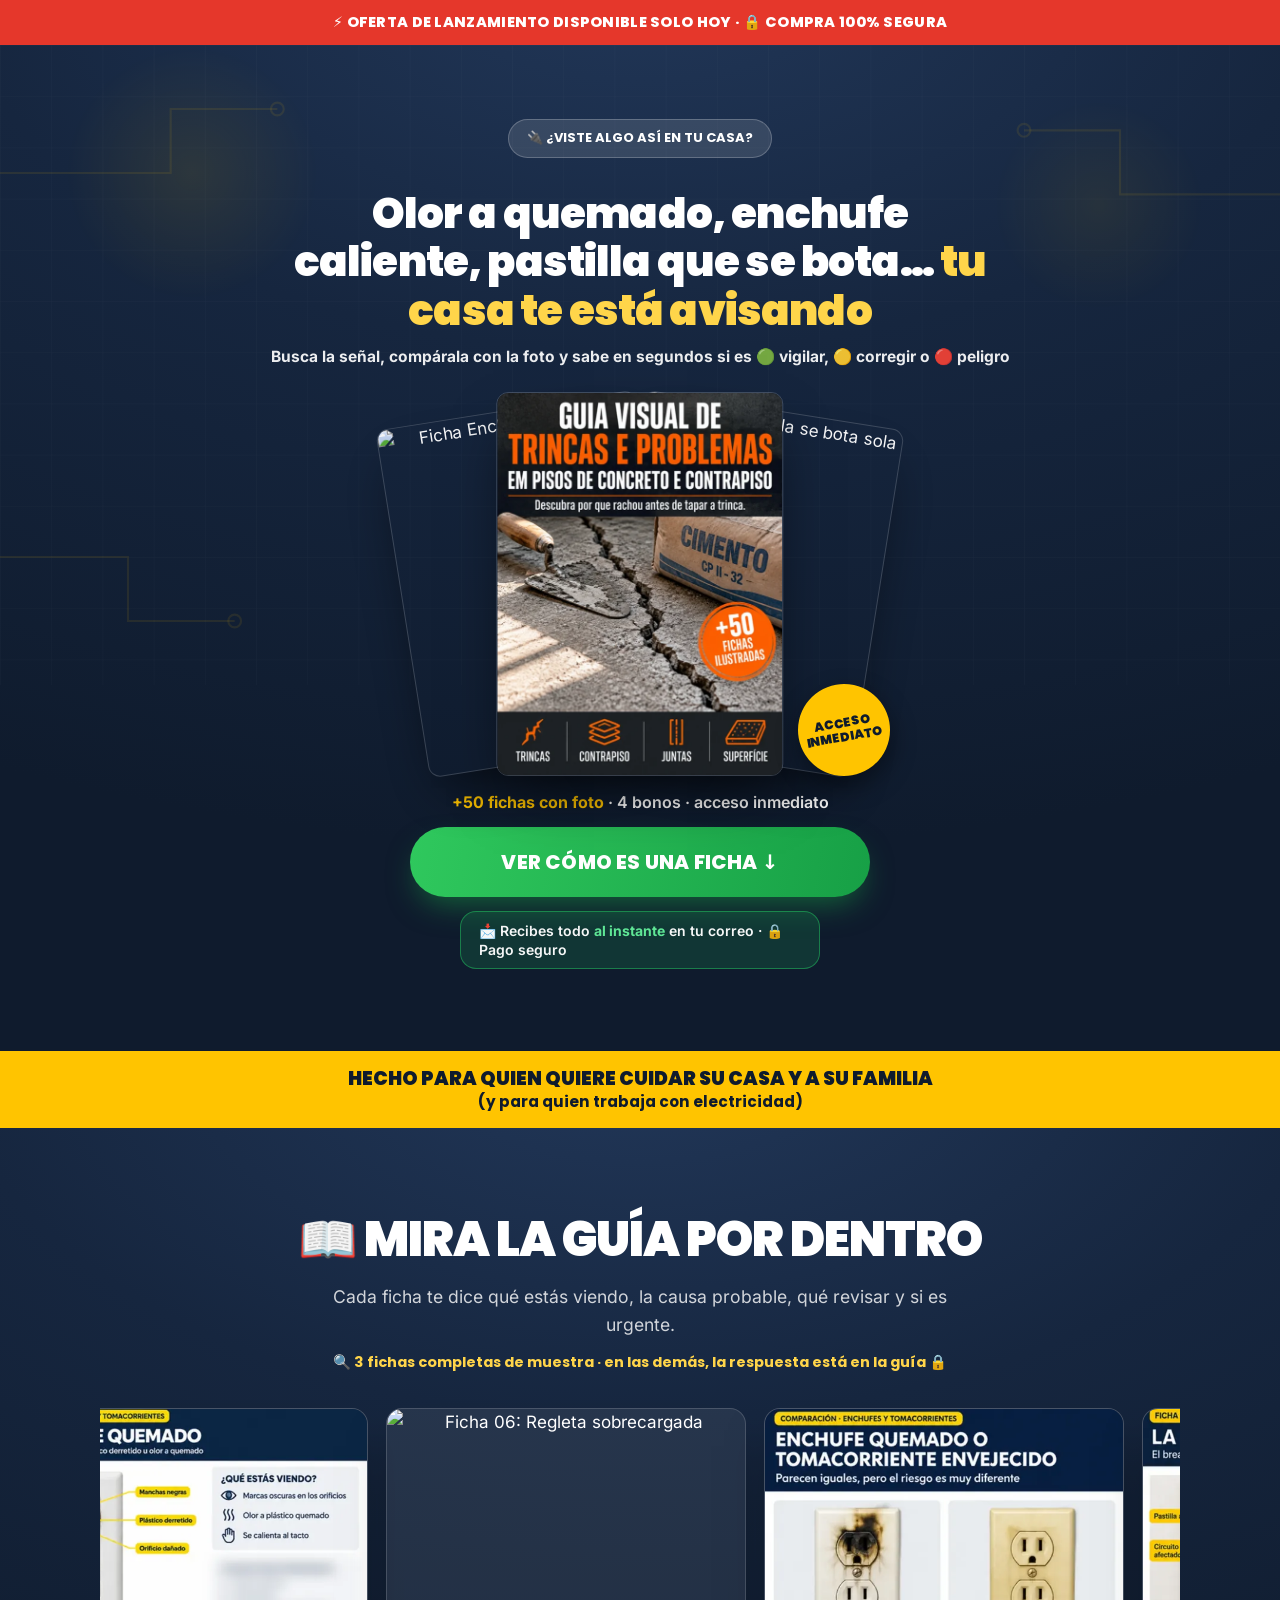
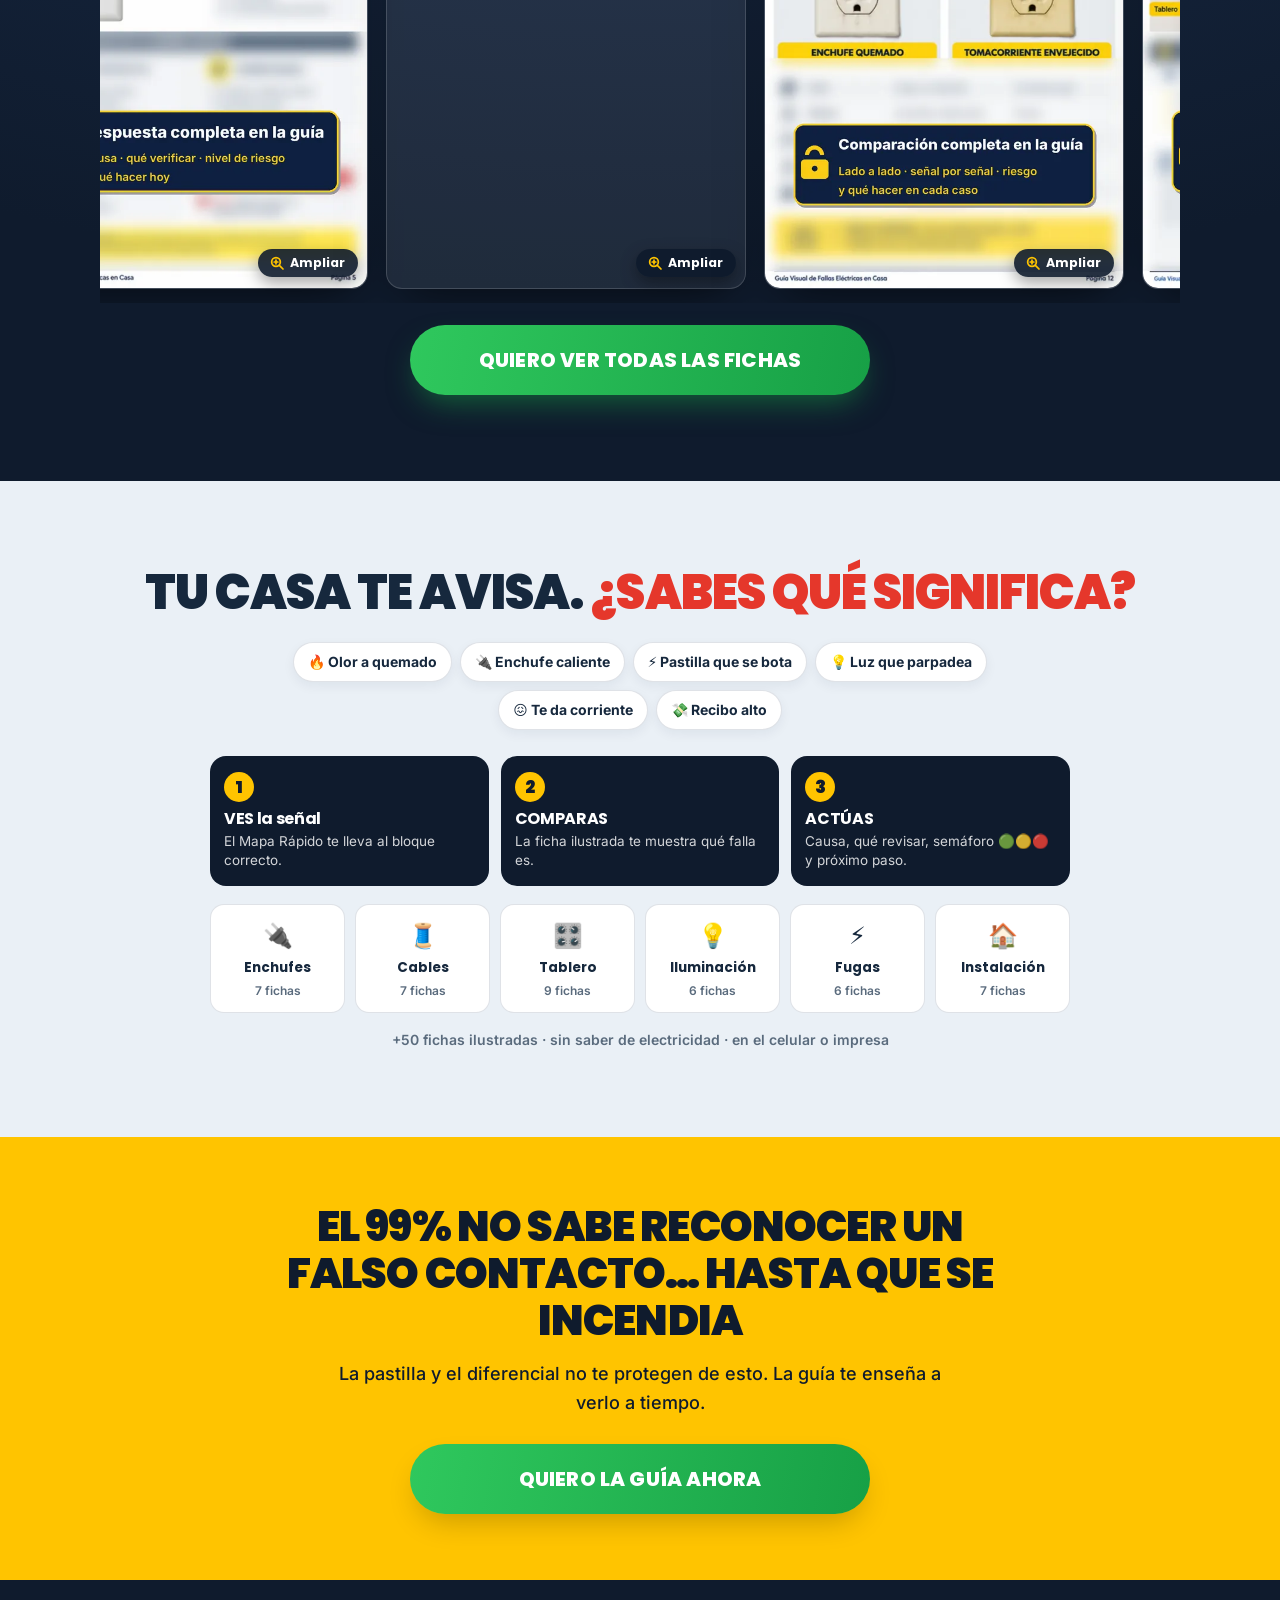
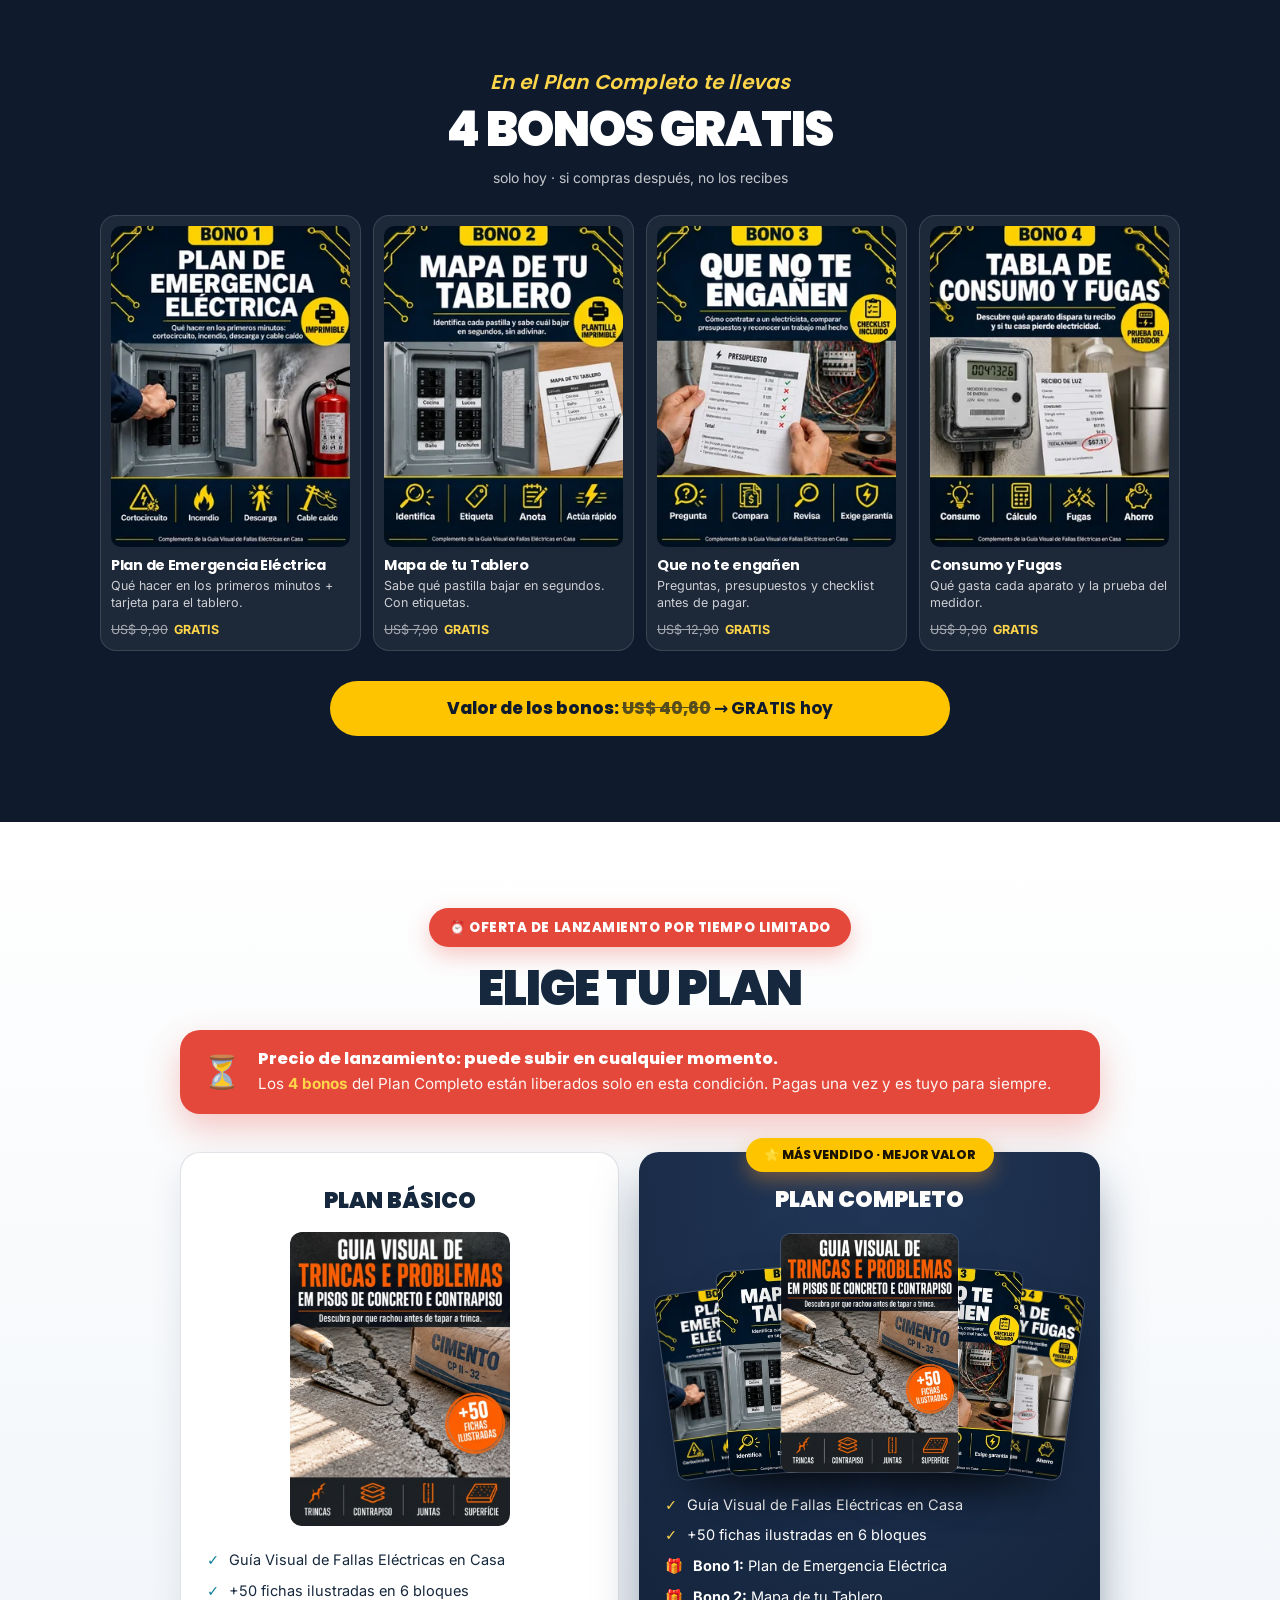
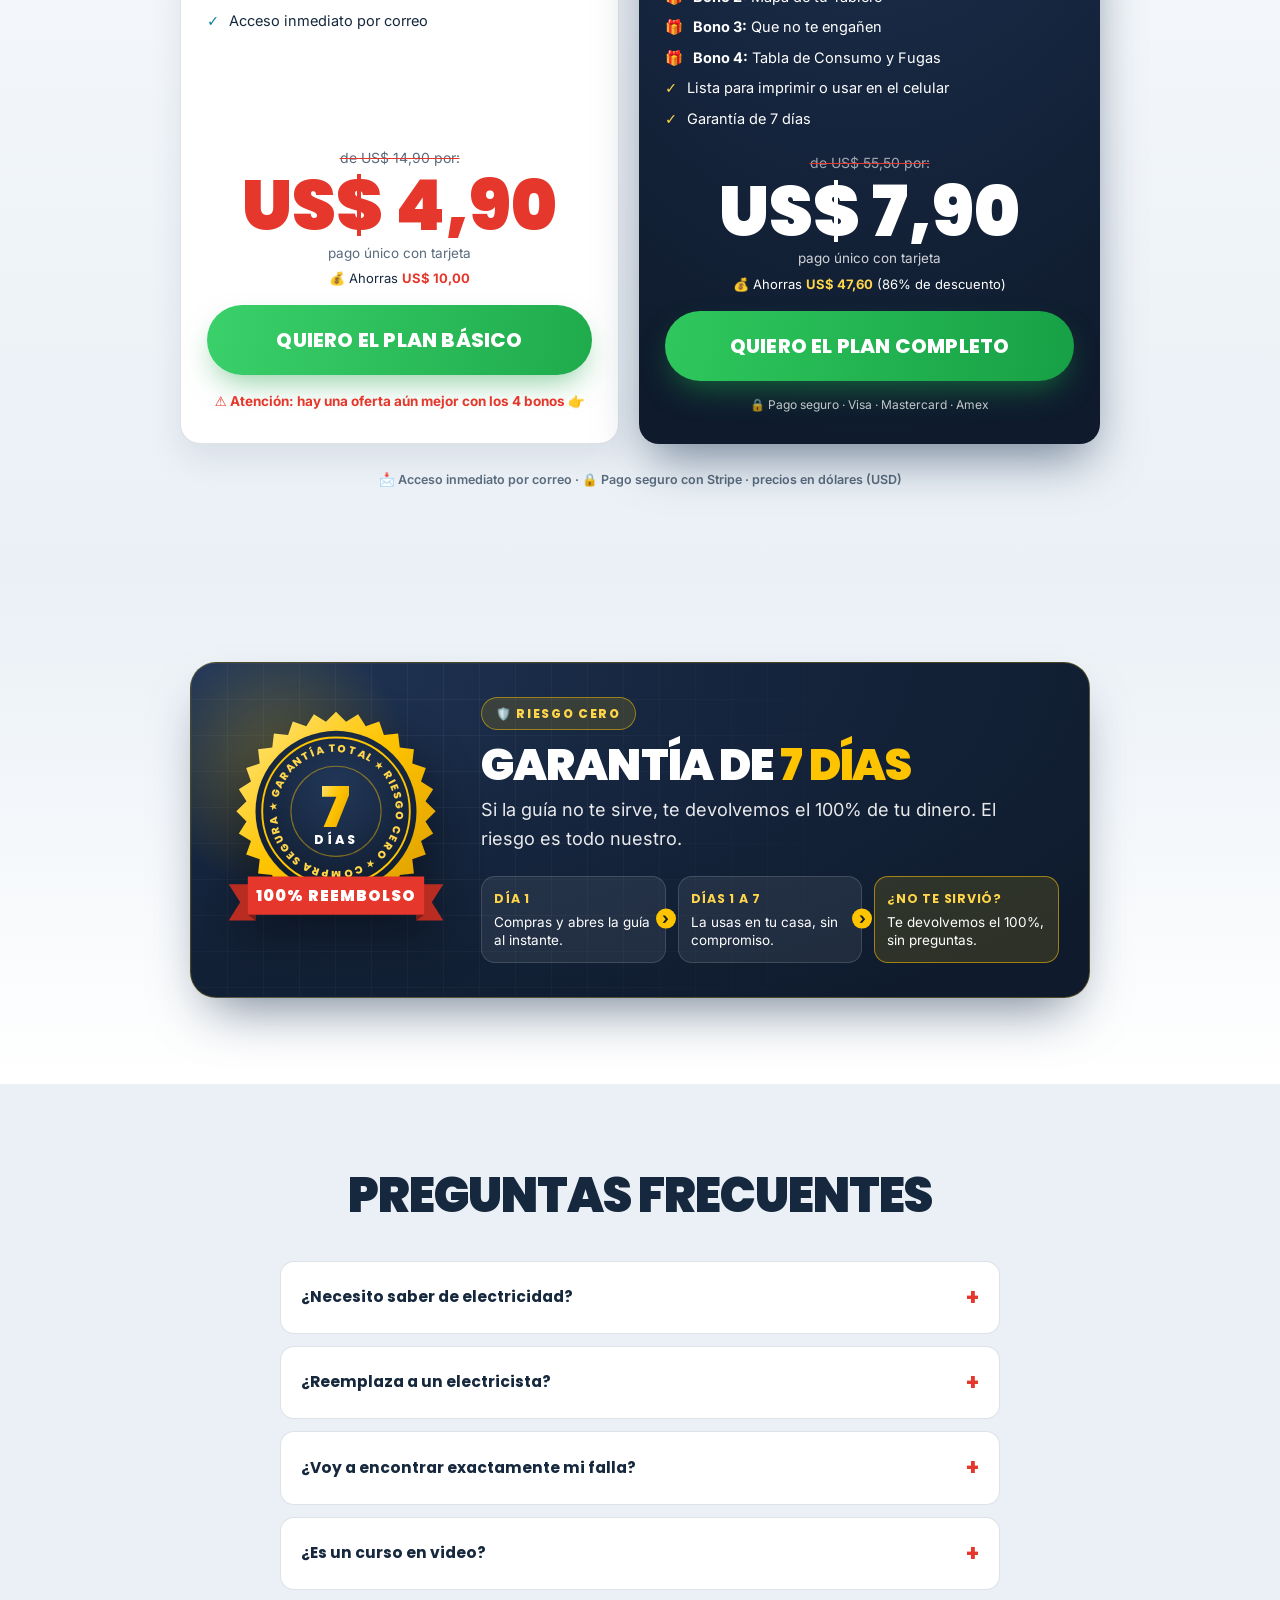
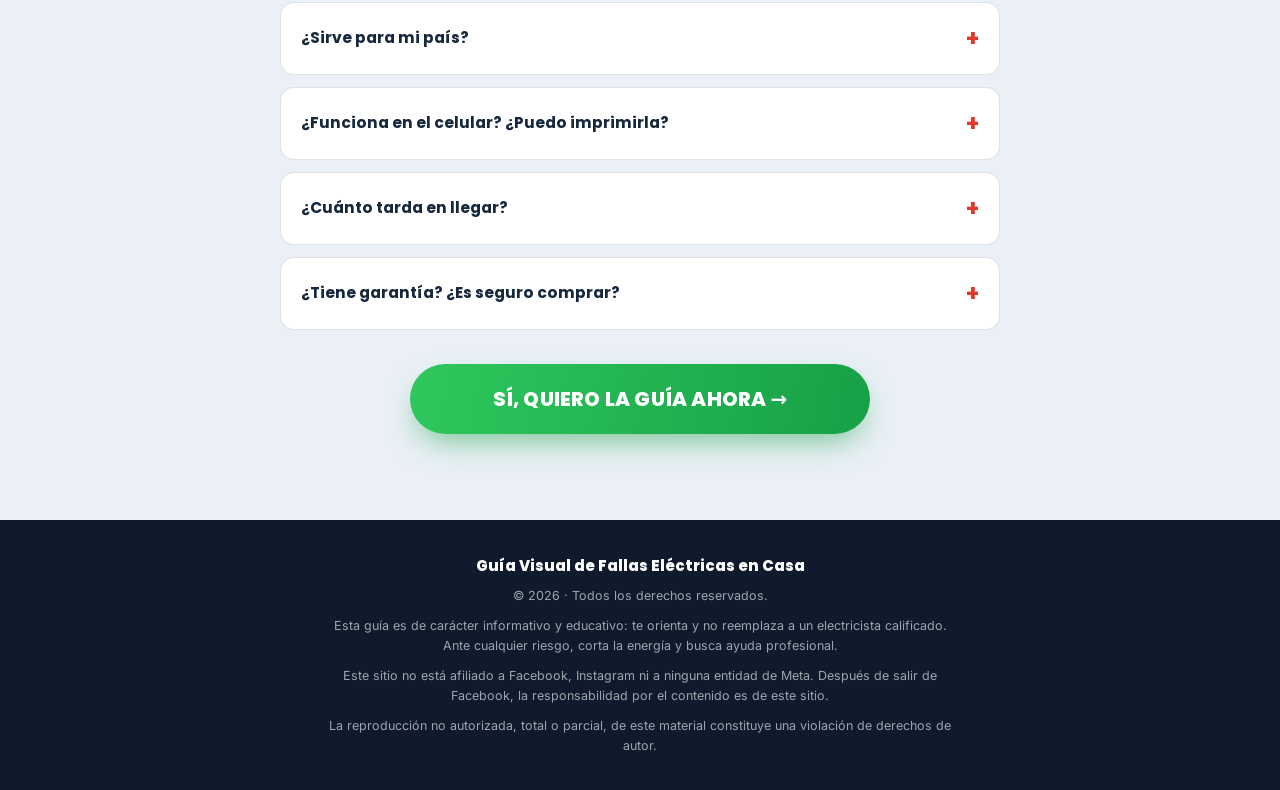
==== commit 25c8dc54: "Fallas: topo novo na página principal; corrige imagens dos bônus na /tecnico/; remove /previa/ Co-Au" ====
--- a/index.html
+++ b/index.html
@@ -487,20 +487,17 @@
     <circle cx="1030" cy="150" r="100" fill="url(#glow)" opacity=".3"></circle>
   </svg>
   <div class="wrap hero-in">
-    <span class="pill">🔌 ¿QUÉ ESTÁS VIENDO EN TU CASA?</span>
-    <h1>Reconoce cualquier falla eléctrica en casa <span class="grad-text">antes de que se convierta en un incendio</span></h1>
-    <p class="hsub">+50 fichas con foto · nivel de riesgo 🟢🟡🔴 en cada una</p>
-    <div class="probs">
-      <span>🔥 Enchufe quemado</span><span>⚡ Pastilla que se bota</span><span>🌡️ Cable caliente</span><span>💡 Luz que parpadea</span>
-    </div>
+    <span class="pill">🔌 ¿VISTE ALGO ASÍ EN TU CASA?</span>
+    <h1>Olor a quemado, enchufe caliente, pastilla que se bota… <span class="grad-text">tu casa te está avisando</span></h1>
+    <p class="hsub">Busca la señal, compárala con la foto y sabe en segundos si es 🟢 vigilar, 🟡 corregir o 🔴 peligro</p>
     <div class="mock-hero" aria-label="Vista de la guía y sus fichas">
       <img fetchpriority="low" class="mh-l" decoding="async" src="assets/img/f01-enchufe.webp" width="386" height="517" alt="Ficha Enchufe quemado">
       <img fetchpriority="low" class="mh-r" decoding="async" src="assets/img/f15-pastilla.webp" width="386" height="517" alt="Ficha La pastilla se bota sola">
       <img class="mh-c" src="assets/img/guia-capa.webp" width="386" height="517" alt="Portada de la Guía Visual de Fallas Eléctricas en Casa" fetchpriority="high">
       <span class="mh-seal">ACCESO<br>INMEDIATO</span>
     </div>
-    <div class="hprice">Hoy <b>US$ 7,90</b><span class="lp" data-usd="7.90"></span> con <b>4 bonos</b> · pago único</div>
-    <a href="#planos" class="btn" data-pv-cta="">QUIERO LA GUÍA AHORA</a>
+    <div class="hprice"><b>+50 fichas con foto</b> · 4 bonos · acceso inmediato</div>
+    <a href="#ver" class="btn">VER CÓMO ES UNA FICHA ↓</a>
     <div class="wa-note"><span>📩 Recibes todo <b>al instante</b> en tu correo · 🔒 Pago seguro</span></div>
   </div>
 </section>
@@ -509,7 +506,7 @@
 <div class="strip">HECHO PARA QUIEN QUIERE CUIDAR SU CASA Y A SU FAMILIA <span>(y para quien trabaja con electricidad)</span></div>
 
 <!-- POR DENTRO -->
-<section class="sec prev center">
+<section class="sec prev center" id="ver">
   <div class="wrap">
     <h2 class="h2">📖 MIRA LA GUÍA POR DENTRO</h2>
     <p class="lead">Cada ficha te dice qué estás viendo, la causa probable, qué revisar y si es urgente.</p>
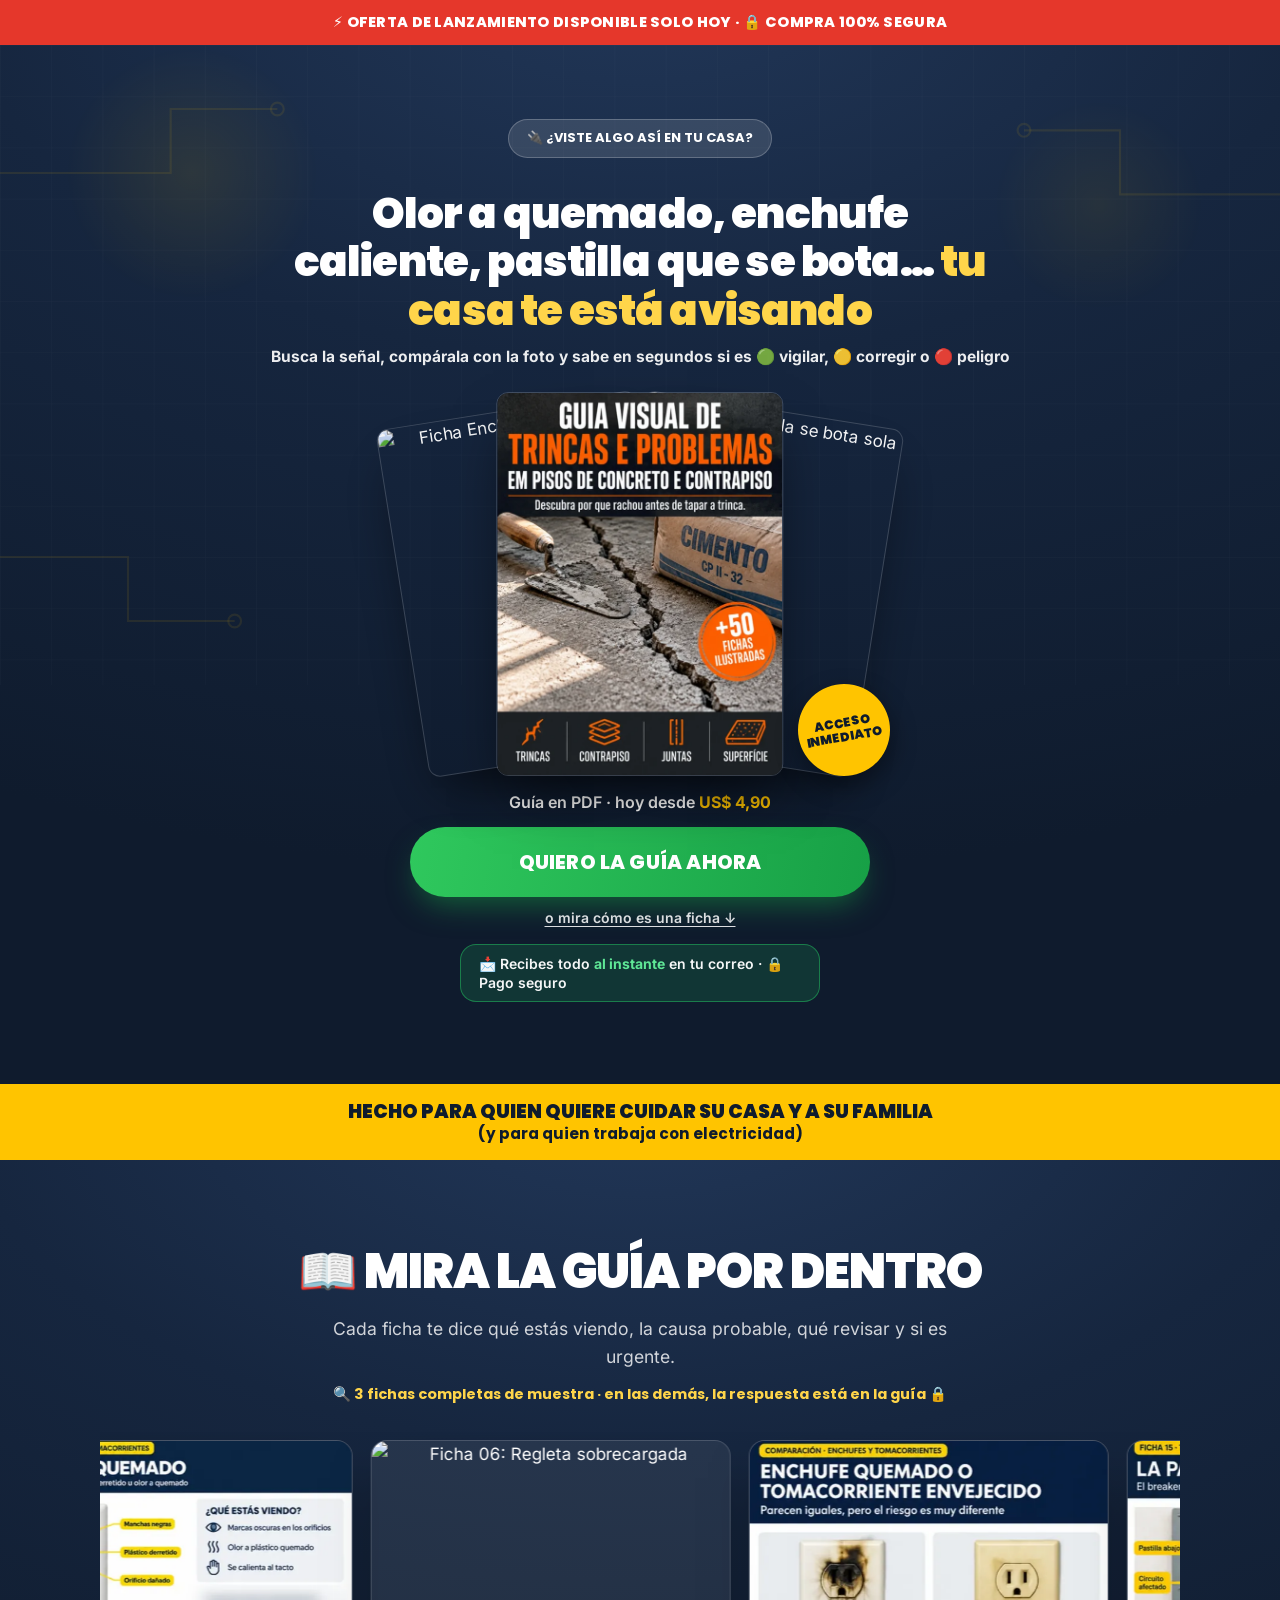
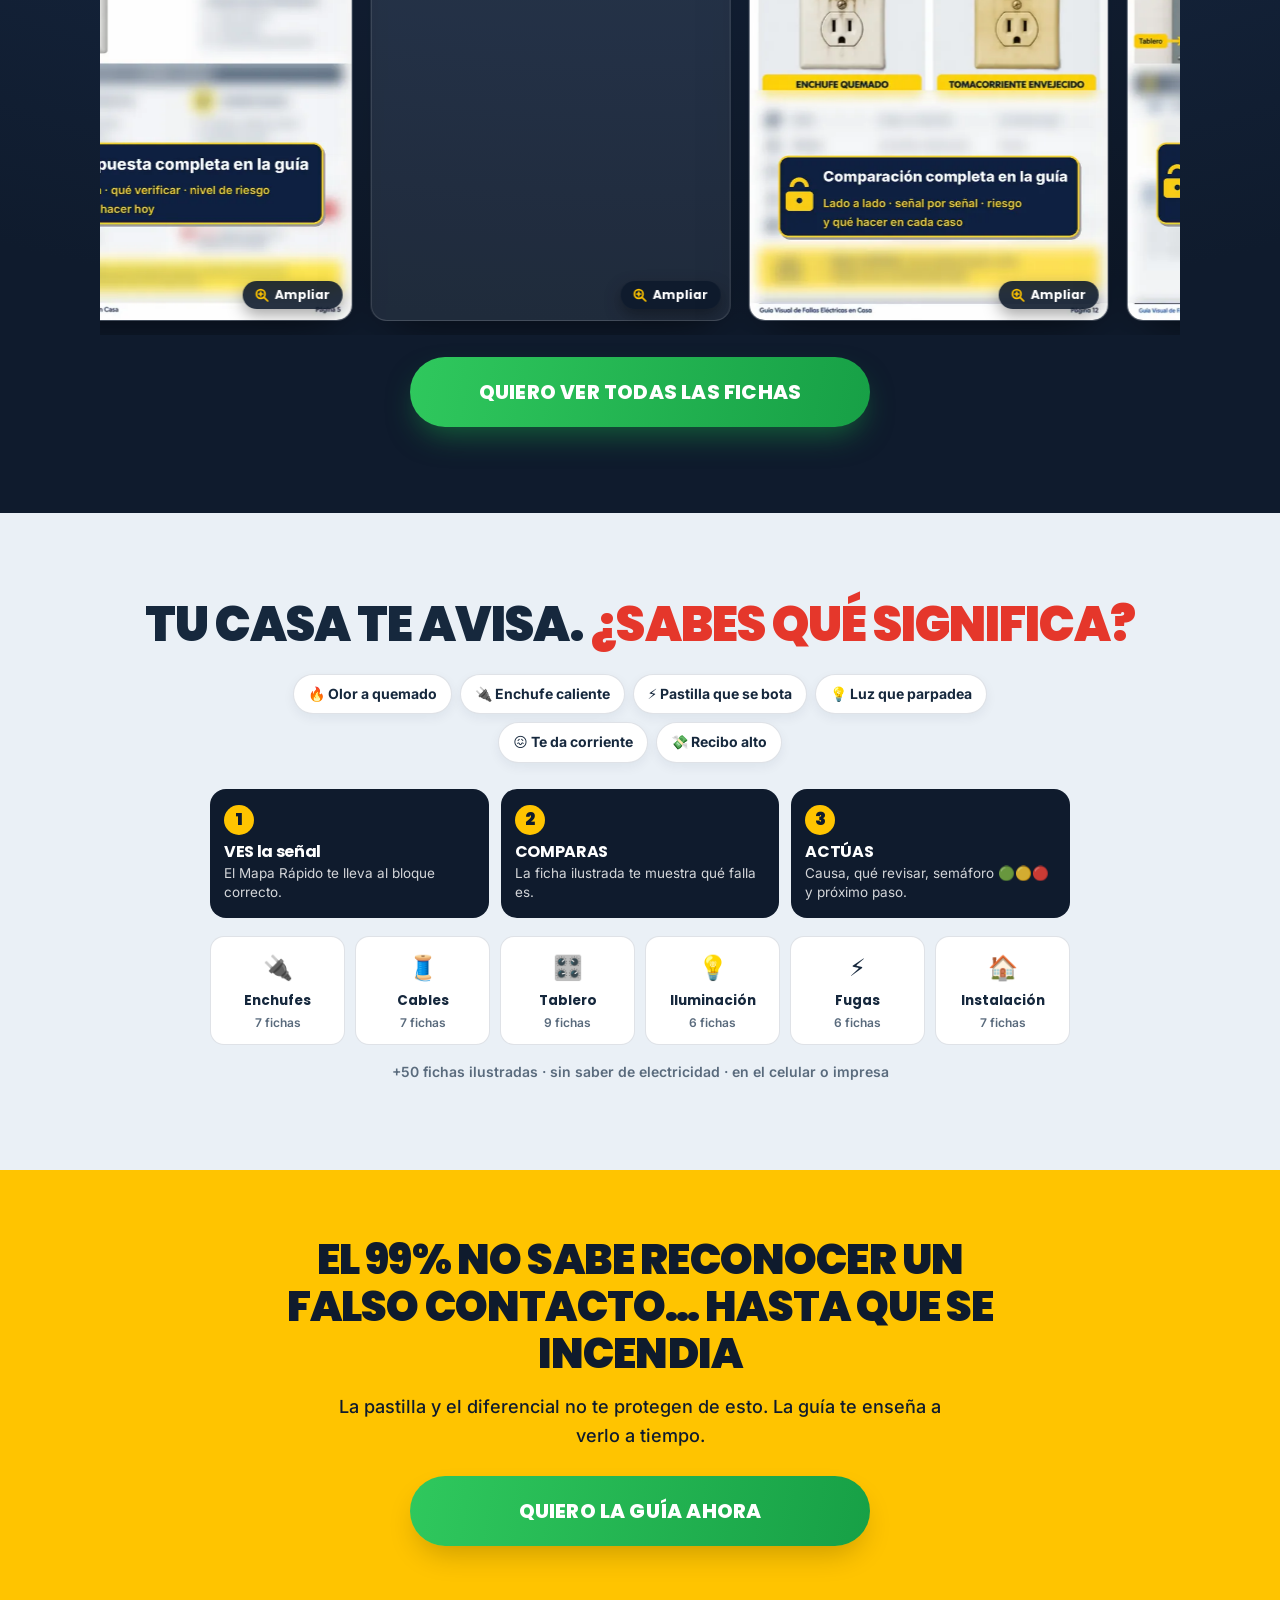
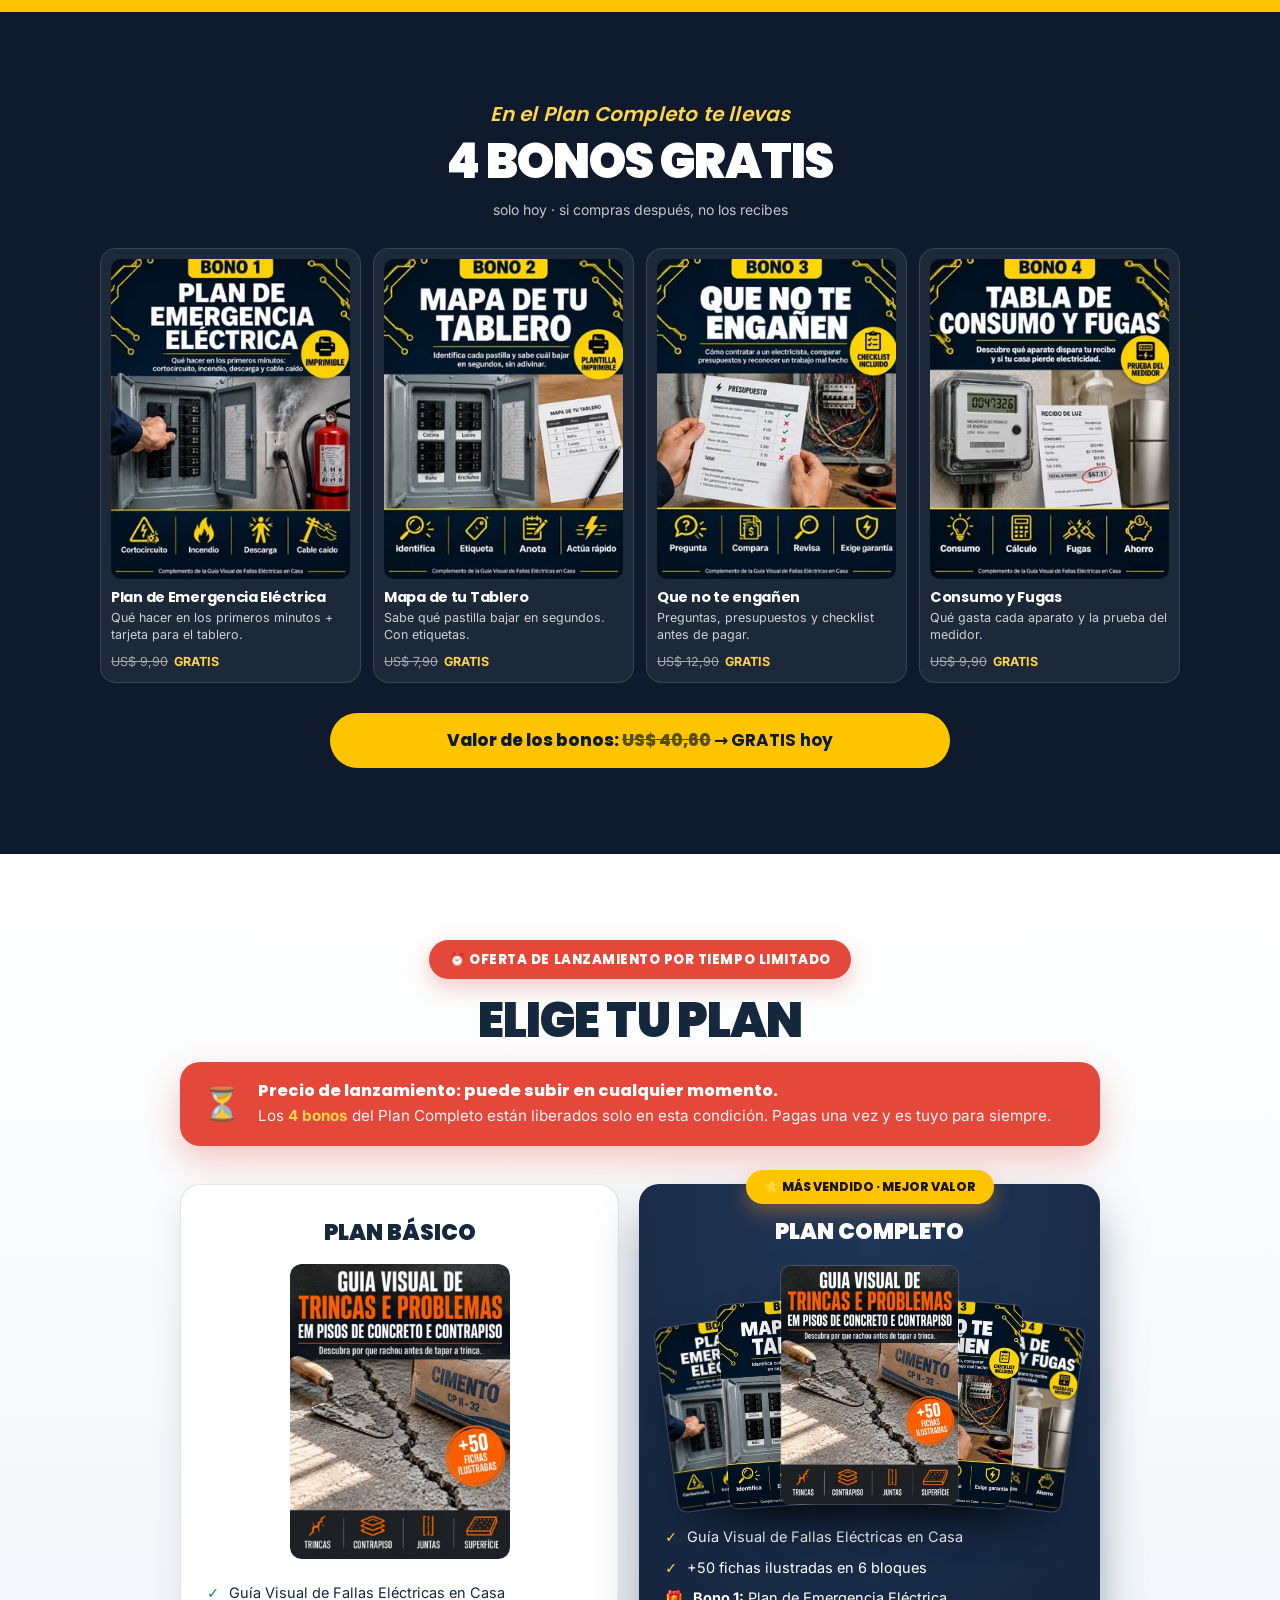
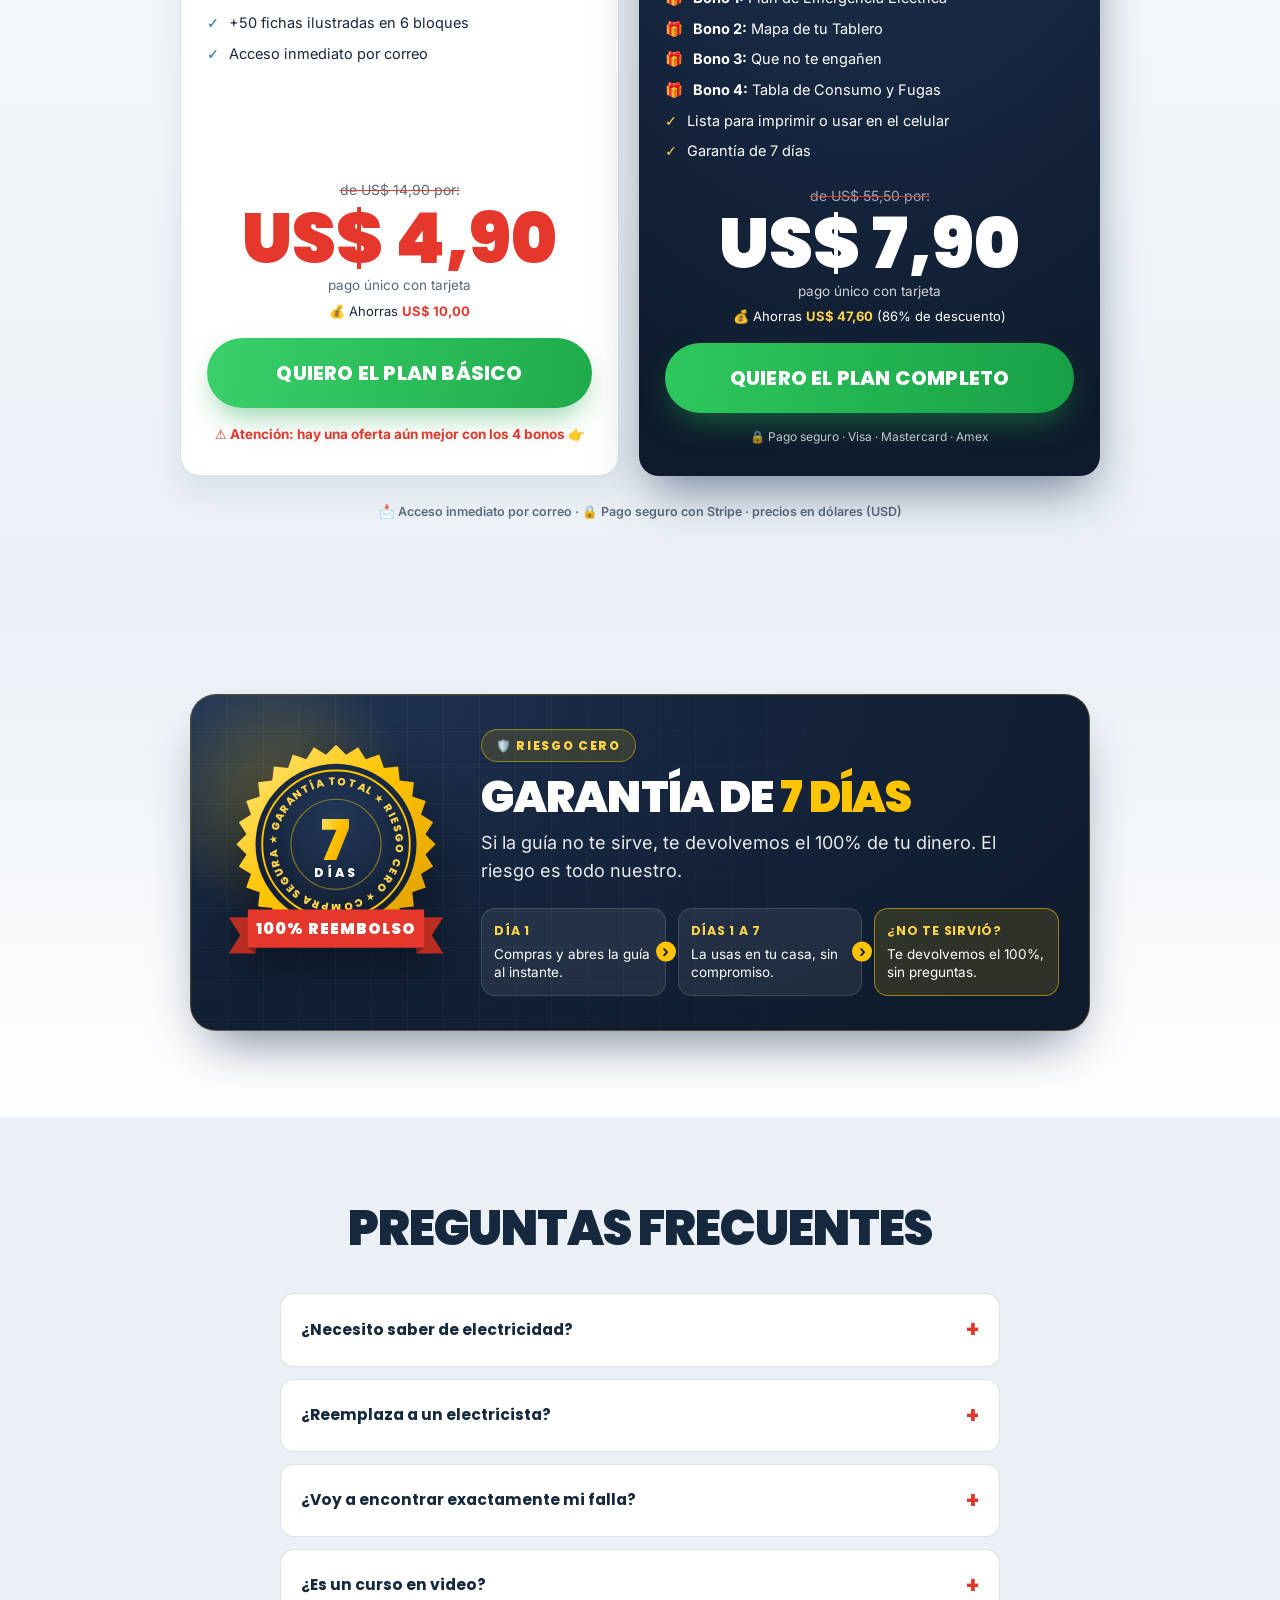
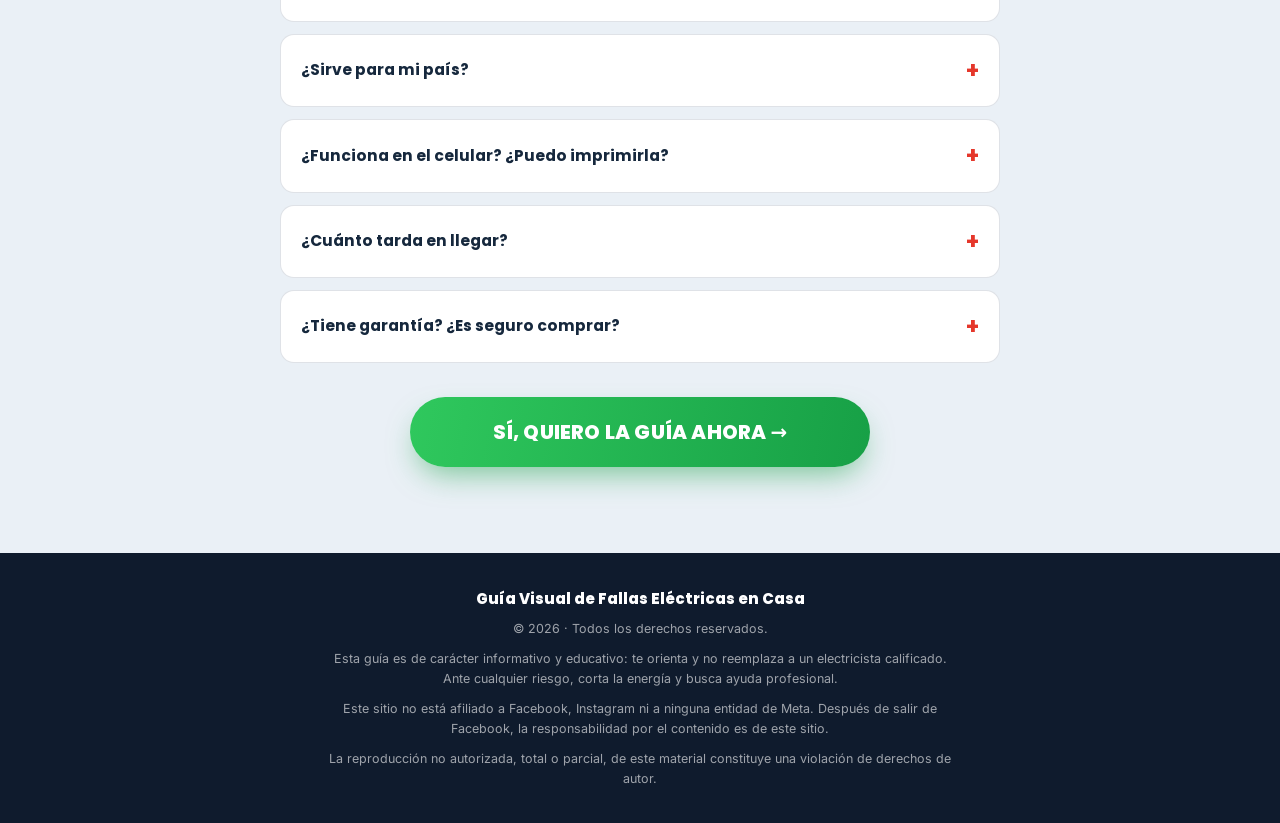
==== commit 112ec4a6: "Fallas: topo volta a ter preço e botão de compra (link para a galeria fica embaixo) Co-Authored-By: " ====
--- a/index.html
+++ b/index.html
@@ -468,6 +468,7 @@
 .lp:not(:empty){display:inline;margin-left:6px;font-weight:700;opacity:.9}
 .lpb:not(:empty){display:block;margin:2px 0 0;font-size:15px;opacity:.75}
 .hero2 .btn{margin-top:0}
+.hlink{display:block;margin:10px auto 0;font-size:14px;font-weight:600;color:rgba(255,255,255,.85);text-decoration:underline;text-underline-offset:3px}
 </style>
 </head>
 <body>
@@ -496,8 +497,9 @@
       <img class="mh-c" src="assets/img/guia-capa.webp" width="386" height="517" alt="Portada de la Guía Visual de Fallas Eléctricas en Casa" fetchpriority="high">
       <span class="mh-seal">ACCESO<br>INMEDIATO</span>
     </div>
-    <div class="hprice"><b>+50 fichas con foto</b> · 4 bonos · acceso inmediato</div>
-    <a href="#ver" class="btn">VER CÓMO ES UNA FICHA ↓</a>
+    <div class="hprice">Guía en PDF · hoy desde <b>US$ 4,90</b><span class="lp" data-usd="4.90"></span></div>
+    <a href="#planos" class="btn" data-pv-cta="">QUIERO LA GUÍA AHORA</a>
+    <a href="#ver" class="hlink">o mira cómo es una ficha ↓</a>
     <div class="wa-note"><span>📩 Recibes todo <b>al instante</b> en tu correo · 🔒 Pago seguro</span></div>
   </div>
 </section>
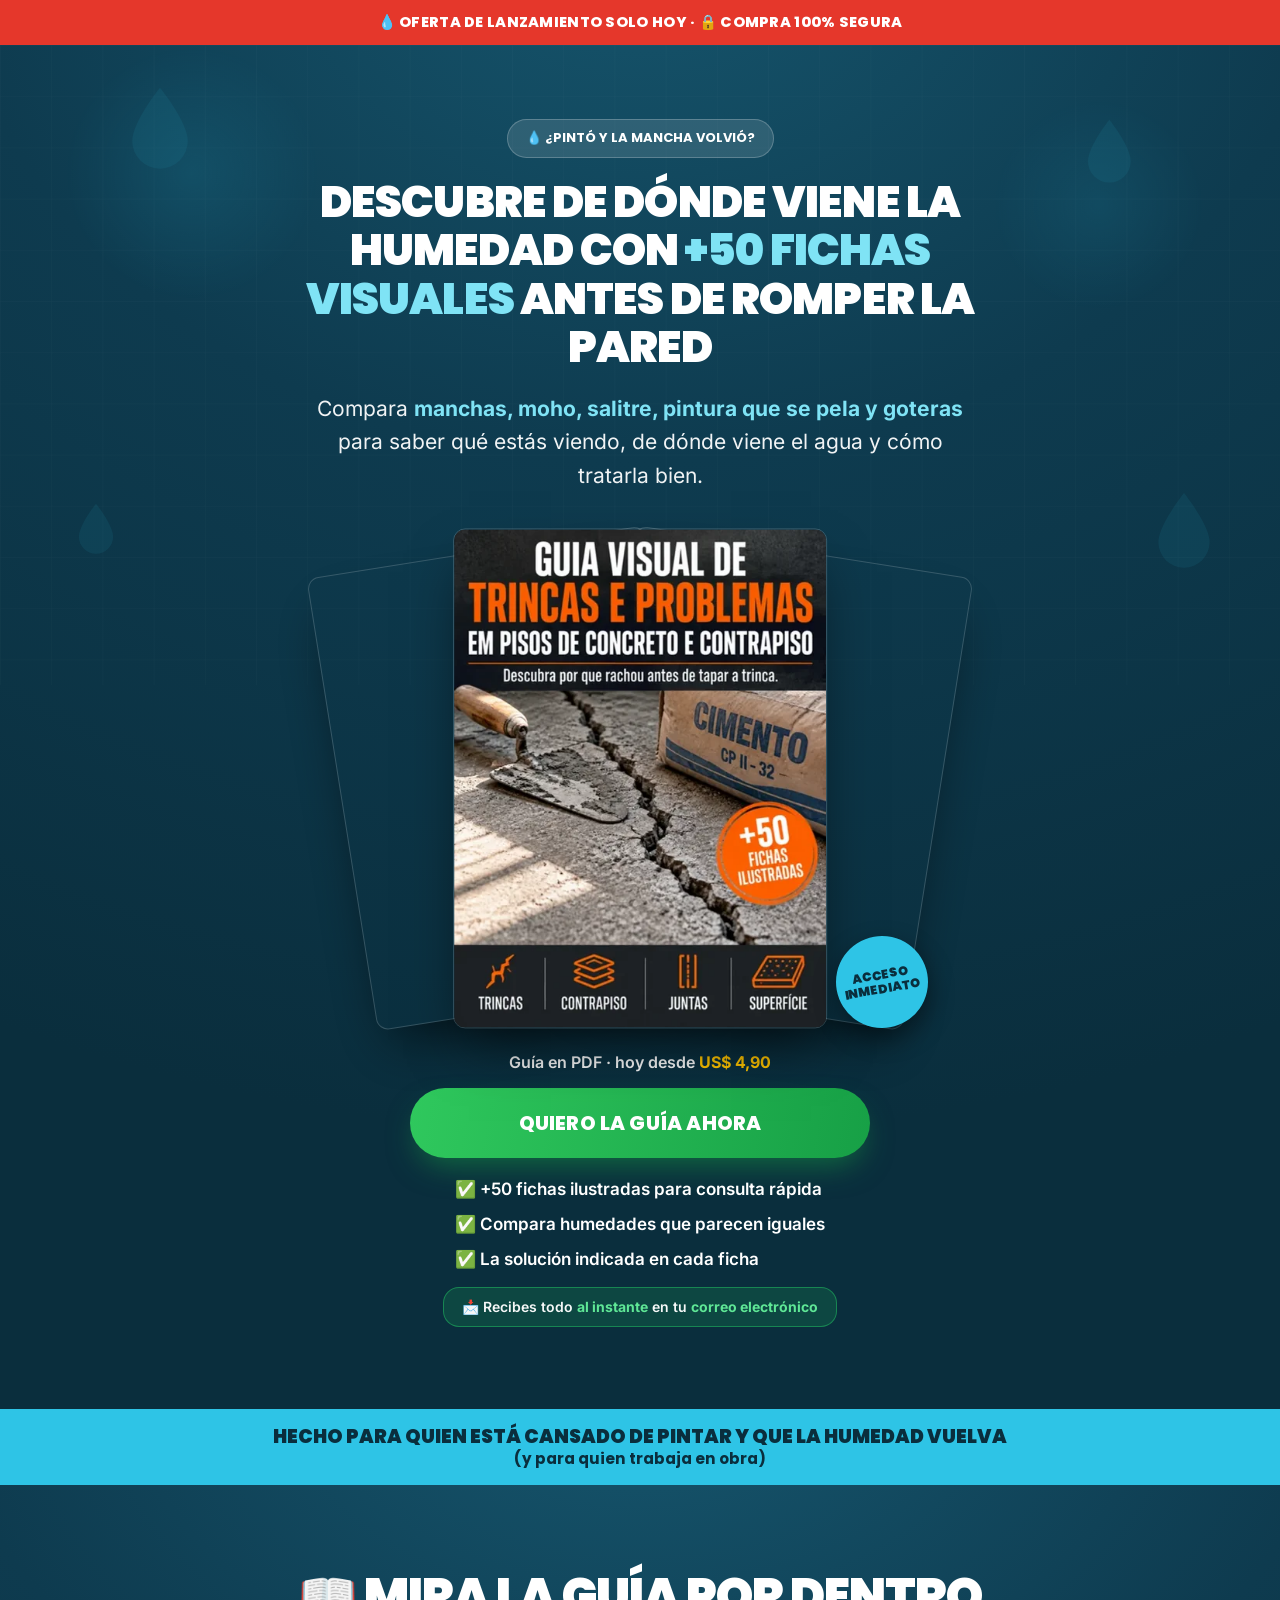
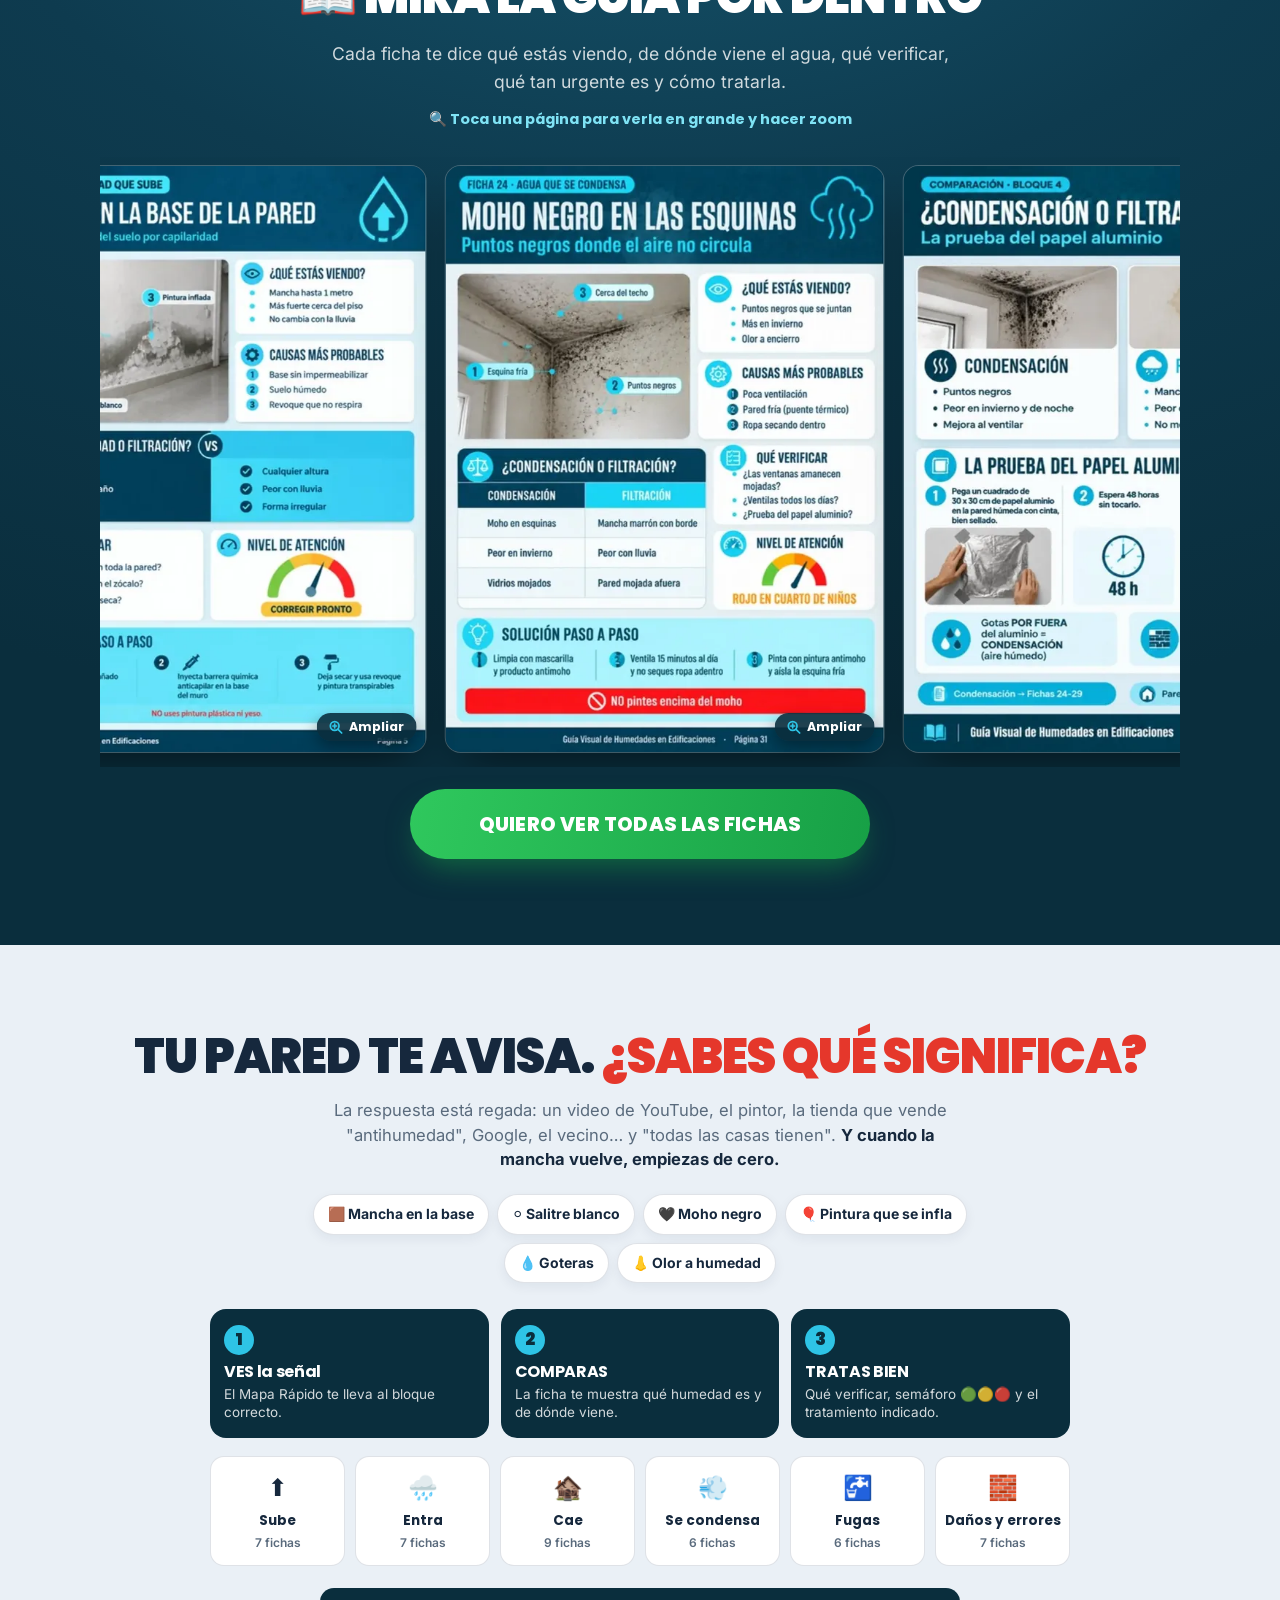
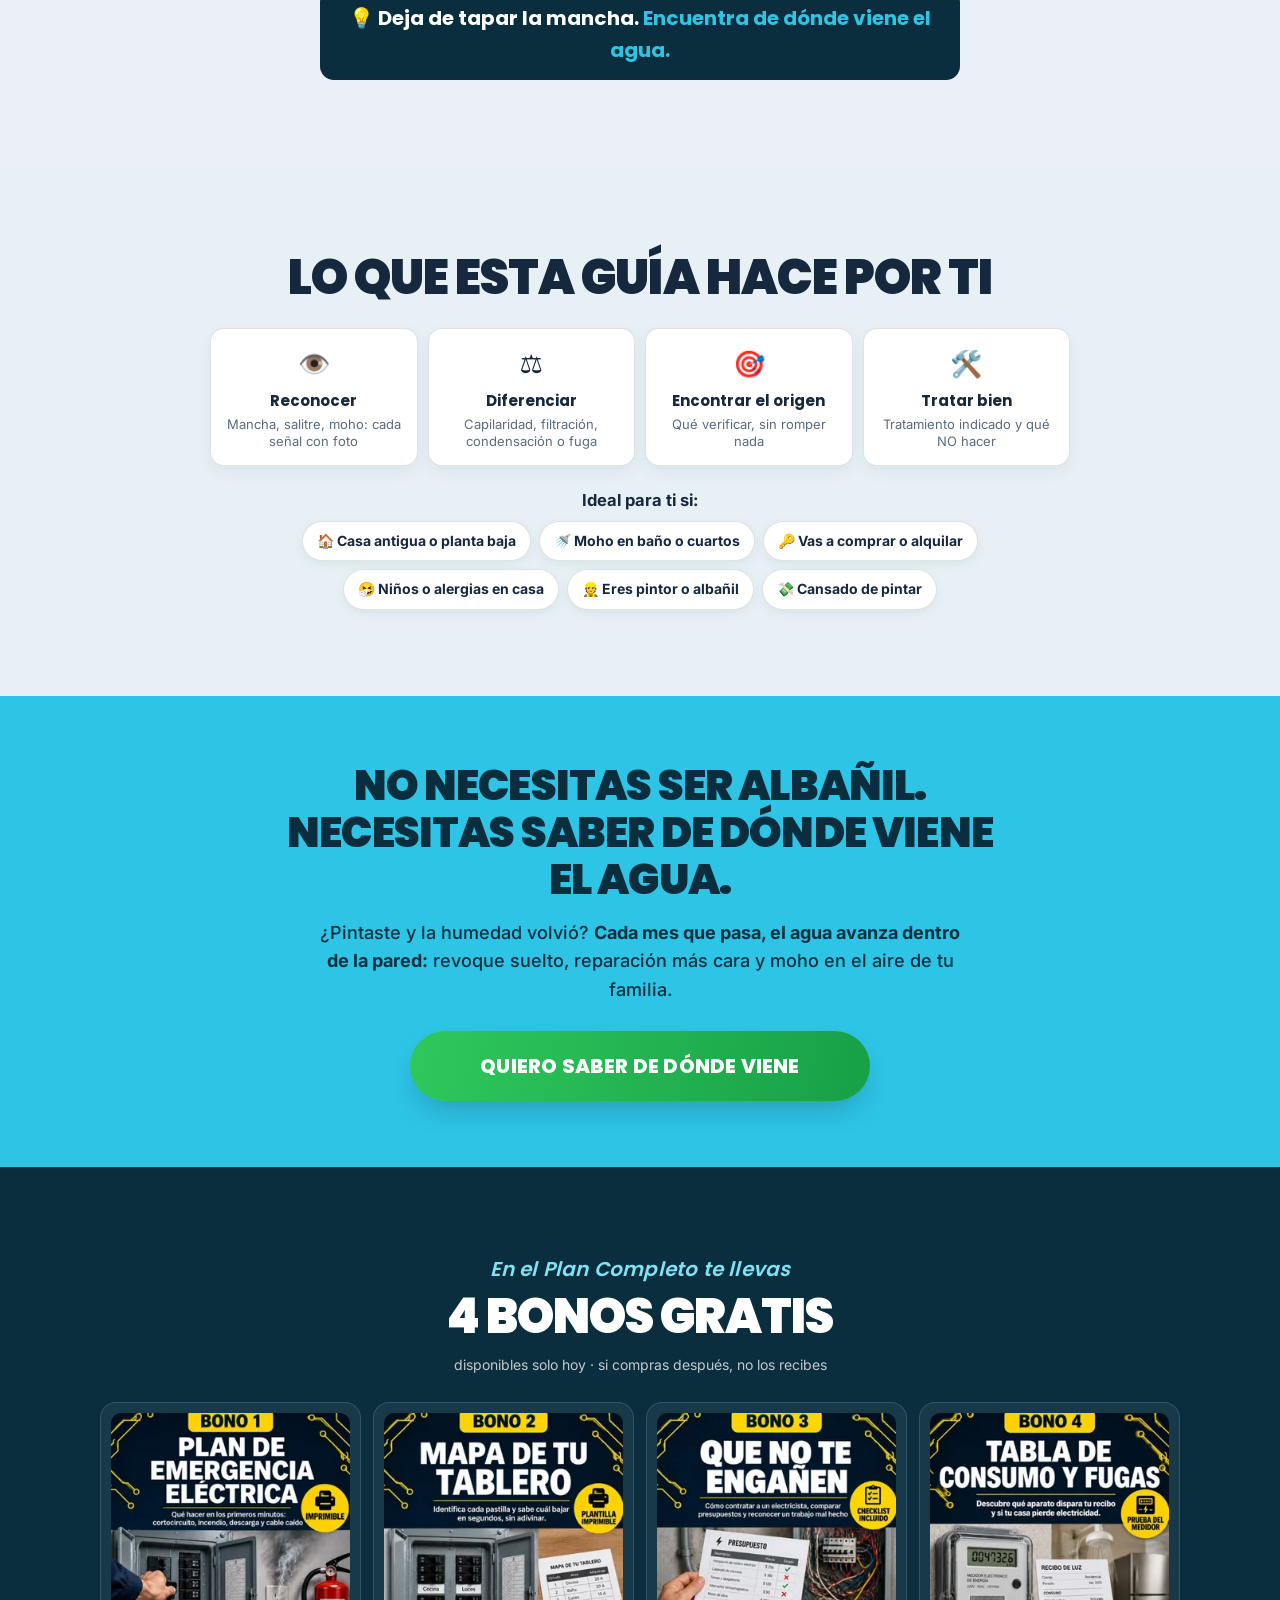
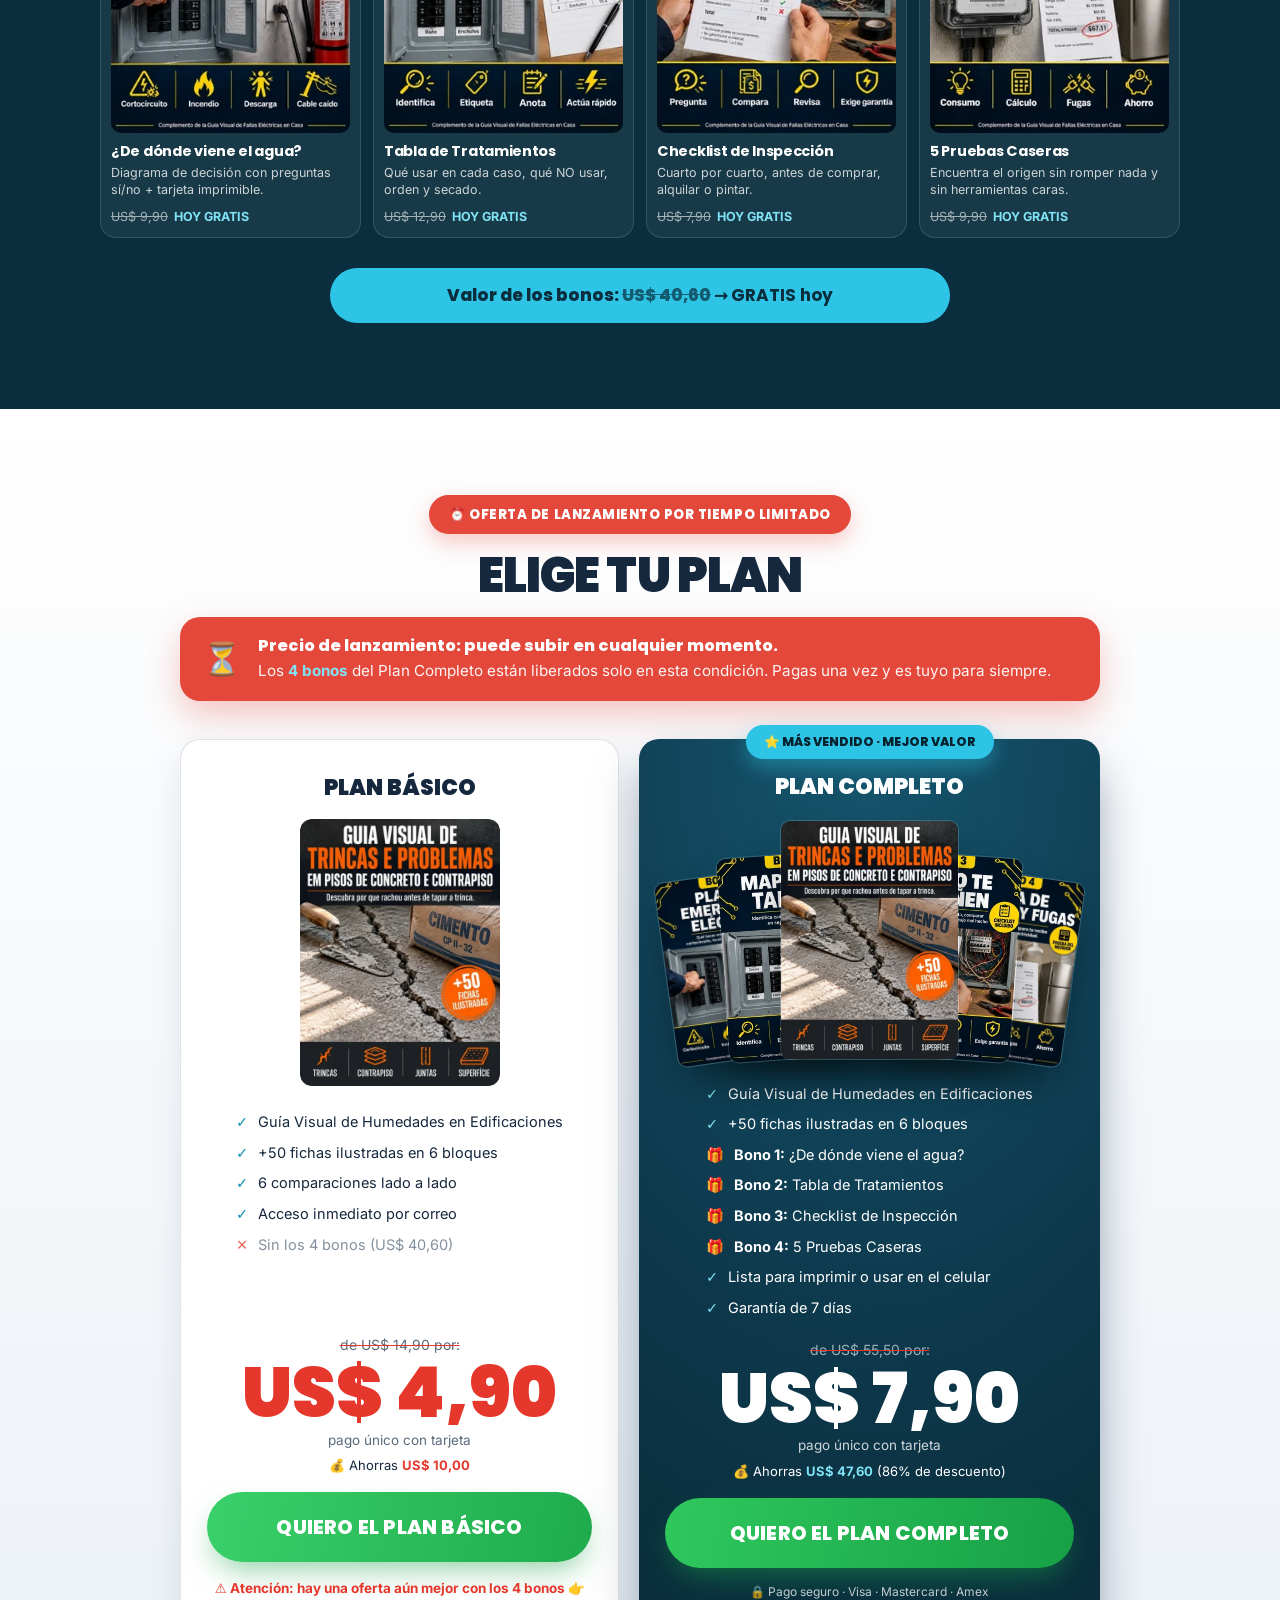
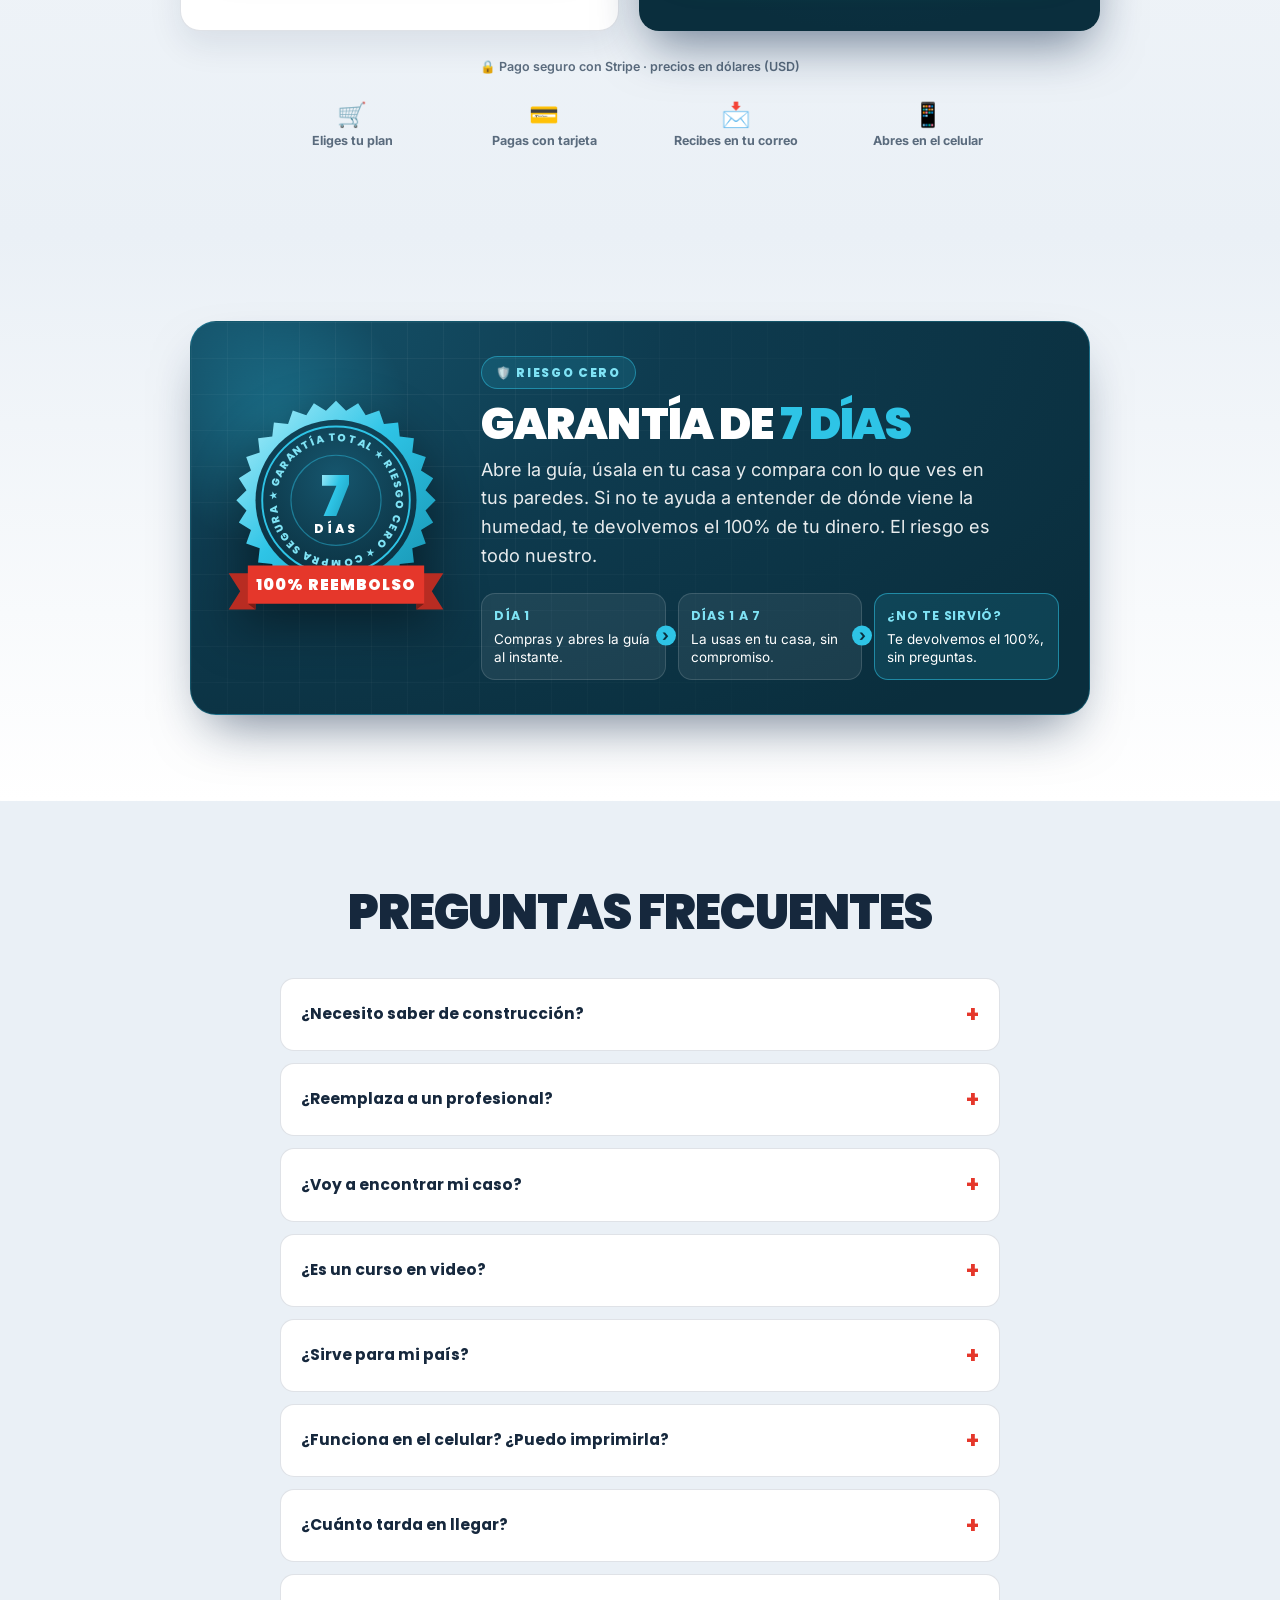
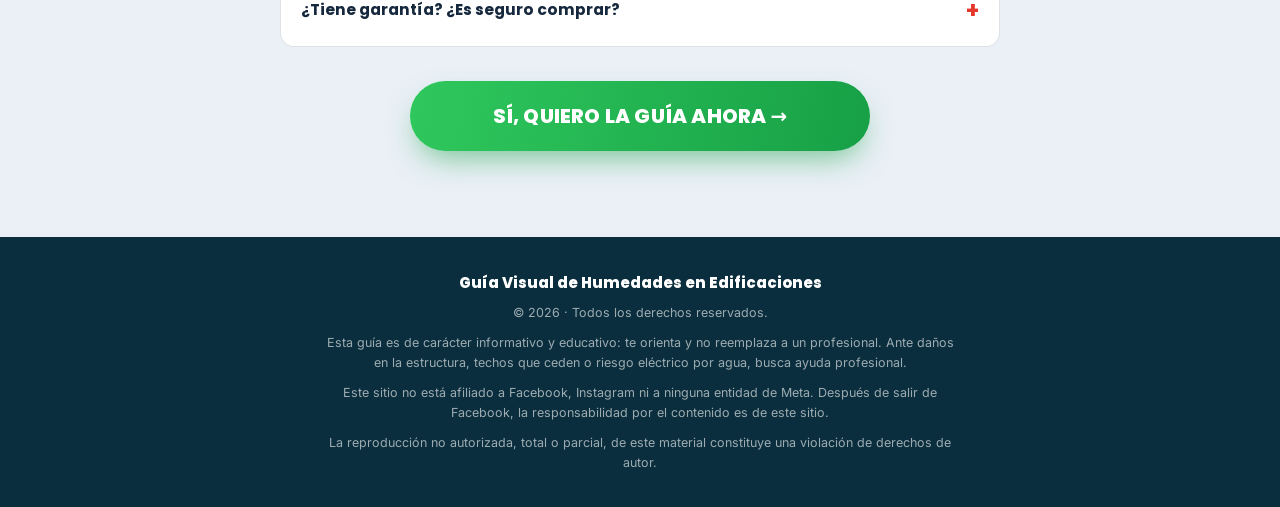
==== commit 81826c49: "Humedades: topo com o gancho dos criativos, preço e botão na primeira tela Co-Authored-By: Claude Op" ====
--- a/index.html
+++ b/index.html
@@ -3,18 +3,18 @@
 <head>
 <meta charset="utf-8">
 <meta name="viewport" content="width=device-width, initial-scale=1">
-<title>Guía Visual de Fallas Eléctricas en Casa</title>
-<meta name="description" content="+50 fichas ilustradas para reconocer fallas eléctricas en casa: enchufe quemado, falso contacto, pastilla que se bota, cables calientes y fugas de corriente.">
-<meta property="og:title" content="Guía Visual de Fallas Eléctricas en Casa">
-<meta property="og:description" content="Reconoce la falla, entiende la causa y sabe qué hacer antes de que sea tarde. +50 fichas ilustradas.">
+<title>Guía Visual de Humedades en Edificaciones</title>
+<meta name="description" content="+50 fichas ilustradas para descubrir de dónde viene la humedad: manchas, moho, salitre, pintura que se pela y goteras. Antes de romper la pared.">
+<meta property="og:title" content="Guía Visual de Humedades en Edificaciones">
+<meta property="og:description" content="Descubre de dónde viene el agua antes de romper la pared. +50 fichas ilustradas.">
 <meta property="og:type" content="product">
 <meta property="og:image" content="assets/img/guia-capa.webp">
-<link rel="icon" href="data:image/svg+xml,%3Csvg xmlns='http://www.w3.org/2000/svg' viewBox='0 0 100 100'%3E%3Crect width='100' height='100' rx='20' fill='%230F1B2D'/%3E%3Cpath d='M58 8 22 58h24l-6 34 38-52H54z' fill='%23FFC400'/%3E%3C/svg%3E">
-<meta name="theme-color" content="#0F1B2D">
+<link rel="icon" href="data:image/svg+xml,%3Csvg xmlns='http://www.w3.org/2000/svg' viewBox='0 0 100 100'%3E%3Crect width='100' height='100' rx='20' fill='%230E3B4F'/%3E%3Cpath d='M50 14C50 14 24 46 24 64a26 26 0 0 0 52 0C76 46 50 14 50 14z' fill='%232EC4E6'/%3E%3C/svg%3E">
+<meta name="theme-color" content="#0E3B4F">
 <link rel="preconnect" href="https://connect.facebook.net">
 <link rel="preconnect" href="https://cdn.utmify.com.br">
 <link rel="preconnect" href="https://ggcheckout.app">
-<link rel="preload" as="image" href="assets/img/guia-capa.webp" fetchpriority="high">
+<link rel="preload" as="image" href="assets/img/guia-capa.webp" imagesrcset="assets/img/guia-capa-480.webp 480w, assets/img/guia-capa.webp 600w" imagesizes="(max-width:640px) 250px, 380px" fetchpriority="high">
 <link rel="preload" as="font" type="font/woff2" href="assets/fonts/pxiByp8kv8JHgFVrLBT5Z1xlFQ-df089f64.woff2" crossorigin>
 <link rel="preload" as="font" type="font/woff2" href="assets/fonts/pxiByp8kv8JHgFVrLDD4Z1xlFQ-d0e6a9ae.woff2" crossorigin>
 <!-- UTMify UTMs -->
@@ -29,11 +29,11 @@
 t.src=v;s=b.getElementsByTagName(e)[0];
 s.parentNode.insertBefore(t,s)}(window, document,'script',
 'https://connect.facebook.net/en_US/fbevents.js');
-fbq('init', '1823645382008212');
+fbq('init', '2599036663854616');
 fbq('track', 'PageView');
 </script>
 <noscript><img height="1" width="1" style="display:none"
-src="https://www.facebook.com/tr?id=1823645382008212&ev=PageView&noscript=1"
+src="https://www.facebook.com/tr?id=2599036663854616&ev=PageView&noscript=1"
 /></noscript>
 <!-- End Meta Pixel Code -->
 <!-- Microsoft Clarity -->
@@ -42,7 +42,7 @@
         c[a]=c[a]||function(){(c[a].q=c[a].q||[]).push(arguments)};
         t=l.createElement(r);t.async=1;t.src="https://www.clarity.ms/tag/"+i;
         y=l.getElementsByTagName(r)[0];var go=function(){y.parentNode.insertBefore(t,y);};if(l.readyState==="complete")go();else c.addEventListener("load",go);
-    })(window, document, "clarity", "script", "zdsz7hztl1");
+    })(window, document, "clarity", "script", "zdsy2u6k47");
 </script>
 <!-- End Microsoft Clarity -->
 <style>
@@ -59,10 +59,10 @@
 </style>
 <style>
 :root{
-  --primary:#0F1B2D; --primary-2:#16263f; --primary-3:#22385a;
-  --gold:#FFC400; --gold-2:#FFD54A;
+  --primary:#0A2E3D; --primary-2:#0E3B4F; --primary-3:#16566E;
+  --gold:#2EC4E6; --gold-2:#7FE3F5;
   --coral:#E5372B; --coral-2:#ff6a4d;
-  --teal:#0e7e9c; --sky:#4aa8c4;
+  --teal:#0E8FB0; --sky:#4aa8c4;
   --ink:#16283d; --muted:#5a6b7d; --line:rgba(11,37,69,.13);
   --lav:#eaf0f6; --peach:#f9f1e7; --mint:#e7f1f5; --pink:#fbf0e8; --white:#ffffff;
   --fh:'Poppins','Poppins Fallback',system-ui,sans-serif; --fb:'Inter','Inter Fallback',system-ui,sans-serif;
@@ -134,7 +134,7 @@
 .rcard .big{font-family:var(--fh);font-weight:900;font-size:44px;line-height:1;background:linear-gradient(120deg,var(--gold-2),var(--coral-2));-webkit-background-clip:text;background-clip:text;color:transparent}
 .rcard h3{font-size:17px;margin:10px 0 8px;color:#fff}
 .rcard p{font-size:14.5px;color:rgba(255,255,255,.8)}
-.bigidea{max-width:760px;margin:38px auto 0;border:1px dashed rgba(245,178,107,.5);border-radius:var(--r);padding:24px 26px;background:rgba(245,178,107,.07)}
+.bigidea{max-width:760px;margin:38px auto 0;border:1px dashed rgba(46,196,230,.5);border-radius:var(--r);padding:24px 26px;background:rgba(46,196,230,.07)}
 .bigidea .lbl{font-family:var(--fh);font-weight:800;font-size:11.5px;letter-spacing:.16em;text-transform:uppercase;color:var(--gold-2)}
 .bigidea p{font-family:var(--fh);font-weight:900;font-size:clamp(20px,3.6vw,30px);margin-top:8px;line-height:1.16}
 .rota-photo{max-width:560px;margin:34px auto 0;border-radius:18px;overflow:hidden;box-shadow:0 26px 54px -18px rgba(0,0,0,.6);border:1px solid rgba(255,255,255,.16)}
@@ -197,7 +197,7 @@
 .bonus .h2{color:#fff}
 .bonsub{font-family:var(--fh);font-style:italic;font-weight:600;font-size:clamp(16px,2.6vw,20px);color:var(--gold-2);margin:0 0 6px;letter-spacing:.01em}
 .boncard{background:rgba(255,255,255,.06);border:1px solid rgba(255,255,255,.13);border-radius:var(--r);padding:24px;text-align:left;position:relative}
-.boncard .tag{position:absolute;top:-11px;left:20px;background:var(--gold);color:#1a1300;font-family:var(--fh);font-weight:800;font-size:12px;padding:5px 13px;border-radius:var(--rr)}
+.boncard .tag{position:absolute;top:-11px;left:20px;background:var(--gold);color:#06222E;font-family:var(--fh);font-weight:800;font-size:12px;padding:5px 13px;border-radius:var(--rr)}
 .boncard .bonimg{aspect-ratio:5/4;margin:8px 0 18px;border-radius:14px;overflow:hidden;border:1px solid rgba(255,255,255,.16);background:#fff}
 .boncard .bonimg img{width:100%;height:100%;object-fit:cover;object-position:top center;display:block}
 .boncard h3{color:#fff;font-size:17.5px;margin:8px 0 8px}
@@ -217,7 +217,7 @@
 .plan:not(.feat) .planimg{border-color:var(--line)}
 .plan .planimg img{width:100%;height:auto;display:block}
 .plan.feat .pn{color:#fff}
-.feat .fbadge{position:absolute;top:-14px;left:50%;transform:translateX(-50%);background:var(--gold);color:#1a1300;font-family:var(--fh);font-weight:800;font-size:12.5px;padding:7px 18px;border-radius:var(--rr);white-space:nowrap;box-shadow:0 8px 20px rgba(224,138,46,.42)}
+.feat .fbadge{position:absolute;top:-14px;left:50%;transform:translateX(-50%);background:var(--gold);color:#06222E;font-family:var(--fh);font-weight:800;font-size:12.5px;padding:7px 18px;border-radius:var(--rr);white-space:nowrap;box-shadow:0 8px 20px rgba(46,196,230,.42)}
 .plist{list-style:none;margin:18px 0;padding:0;display:flex;flex-direction:column;gap:11px;flex:1}
 .plist li{display:flex;gap:10px;font-size:14.5px;line-height:1.35}
 .plist li .c{color:var(--teal);flex:0 0 auto;font-weight:800}
@@ -283,12 +283,12 @@
 /* carrossel marquee */
 .marquee{max-width:1180px;margin:26px auto 0;overflow:hidden;position:relative;padding:8px 0 14px}
 .mqtrack{display:flex;gap:18px;width:max-content;will-change:transform}
-.mqitem{flex:0 0 auto;width:clamp(272px,80vw,360px)}
+.mqitem{flex:0 0 auto;width:clamp(300px,86vw,440px)}
 .mqzoom{position:relative;display:block;width:100%;padding:0;margin:0;border:0;background:none;cursor:zoom-in;border-radius:16px;-webkit-tap-highlight-color:transparent;font:inherit;color:inherit}
 .mqzoom img{width:100%;height:auto;display:block;border-radius:16px;background:rgba(255,255,255,.07);box-shadow:0 22px 46px -16px rgba(0,0,0,.55);border:1px solid rgba(255,255,255,.16);transition:transform .25s ease}
 .mqzoom:hover img{transform:translateY(-5px)}
 .mqzoom:focus-visible{outline:3px solid var(--gold);outline-offset:4px}
-.mqzoom::after{content:"Ampliar";position:absolute;right:10px;bottom:12px;padding:8px 13px 8px 32px;border-radius:999px;background:rgba(15,27,45,.9) url("data:image/svg+xml,%3Csvg xmlns='http://www.w3.org/2000/svg' viewBox='0 0 24 24' fill='none' stroke='%23FFC400' stroke-width='2.6' stroke-linecap='round'%3E%3Ccircle cx='10.5' cy='10.5' r='6.5'/%3E%3Cpath d='M15.5 15.5 21 21M10.5 7.8v5.4M7.8 10.5h5.4'/%3E%3C/svg%3E") no-repeat 11px 50%/16px 16px;color:#fff;font-family:var(--fh);font-weight:700;font-size:12.5px;line-height:1;box-shadow:0 6px 16px rgba(0,0,0,.35);pointer-events:none}
+.mqzoom::after{content:"Ampliar";position:absolute;right:10px;bottom:12px;padding:8px 13px 8px 32px;border-radius:999px;background:rgba(10,46,61,.9) url("data:image/svg+xml,%3Csvg xmlns='http://www.w3.org/2000/svg' viewBox='0 0 24 24' fill='none' stroke='%232EC4E6' stroke-width='2.6' stroke-linecap='round'%3E%3Ccircle cx='10.5' cy='10.5' r='6.5'/%3E%3Cpath d='M15.5 15.5 21 21M10.5 7.8v5.4M7.8 10.5h5.4'/%3E%3C/svg%3E") no-repeat 11px 50%/16px 16px;color:#fff;font-family:var(--fh);font-weight:700;font-size:12.5px;line-height:1;box-shadow:0 6px 16px rgba(0,0,0,.35);pointer-events:none}
 .mqhint{margin:12px auto 0;font-family:var(--fh);font-weight:700;font-size:14.5px;color:var(--gold-2)}
 /* pop-up: oferta do Plano Completo ao escolher o Básico */
 .up{position:fixed;inset:0;z-index:9998;display:flex;align-items:center;justify-content:center;padding:18px;background:rgba(5,10,19,.74);-webkit-backdrop-filter:blur(4px);backdrop-filter:blur(4px);opacity:0;transition:opacity .22s ease;overscroll-behavior:contain}
@@ -296,8 +296,8 @@
 .up.open{opacity:1}
 .up-box{position:relative;width:100%;max-width:440px;max-height:calc(100vh - 36px);overflow:auto;background:#fff;border-radius:24px;box-shadow:0 40px 90px -20px rgba(0,0,0,.7);transform:translateY(24px) scale(.97);transition:transform .3s cubic-bezier(.2,.9,.3,1.2);-webkit-overflow-scrolling:touch}
 .up.open .up-box{transform:none}
-.up-top{position:relative;text-align:center;color:#fff;padding:22px 22px 0;background:radial-gradient(120% 100% at 50% 0,#2a4670 0,#16263f 55%,#0F1B2D 100%);border-radius:24px 24px 0 0}
-.up-top::after{content:"";position:absolute;left:0;right:0;bottom:0;height:12px;background:repeating-linear-gradient(-45deg,#FFC400 0 14px,#111 14px 28px)}
+.up-top{position:relative;text-align:center;color:#fff;padding:22px 22px 0;background:radial-gradient(120% 100% at 50% 0,#16566E 0,#0E3B4F 55%,#0A2E3D 100%);border-radius:24px 24px 0 0}
+.up-top::after{content:"";position:absolute;left:0;right:0;bottom:0;height:12px;background:repeating-linear-gradient(-45deg,#2EC4E6 0 14px,#0A2E3D 14px 28px)}
 .up-x{position:absolute;top:12px;right:12px;width:38px;height:38px;padding:0;border-radius:50%;border:1px solid rgba(255,255,255,.25);background:rgba(255,255,255,.12);color:#fff;display:grid;place-items:center;cursor:pointer;z-index:2}
 .up-x svg{width:18px;height:18px}
 .up-x:hover{background:rgba(255,255,255,.25)}
@@ -306,7 +306,7 @@
 @keyframes upPulse{50%{opacity:.25;transform:scale(.7)}}
 .up-h{font-family:var(--fh);font-weight:900;font-size:clamp(21px,5.6vw,25px);line-height:1.14;margin:12px auto 0;max-width:340px;letter-spacing:-.01em;text-wrap:balance}
 .up-h span{color:var(--gold)}
-.up-h em{font-style:normal;color:#0F1B2D;background:var(--gold);padding:0 7px;border-radius:7px;white-space:nowrap}
+.up-h em{font-style:normal;color:#0A2E3D;background:var(--gold);padding:0 7px;border-radius:7px;white-space:nowrap}
 .up-img{display:block;width:100%;max-width:330px;height:auto;margin:10px auto -4px;position:relative;z-index:1;filter:drop-shadow(0 14px 18px rgba(0,0,0,.35))}
 .up-body{padding:16px 22px 18px;text-align:center}
 .up-list{list-style:none;margin:0 auto;padding:0;max-width:330px;text-align:left;font-family:var(--fb);font-size:14.5px;line-height:1.35;color:var(--ink)}
@@ -315,7 +315,7 @@
 .up-price{display:flex;align-items:baseline;justify-content:center;gap:10px;margin-top:12px;font-family:var(--fh)}
 .up-price s{color:#8a97a6;font-weight:600;font-size:17px}
 .up-price strong{font-weight:900;font-size:38px;line-height:1;color:var(--primary);letter-spacing:-.02em}
-.up-note{display:inline-block;margin:8px 0 0;background:#FFF6D6;color:#5a4300;border:1px solid #FFE08A;font-family:var(--fb);font-weight:700;font-size:12.5px;padding:6px 12px;border-radius:999px}
+.up-note{display:inline-block;margin:8px 0 0;background:#E3F8FD;color:#0A4A5E;border:1px solid #9FE6F5;font-family:var(--fb);font-weight:700;font-size:12.5px;padding:6px 12px;border-radius:999px}
 .up-yes{display:flex;align-items:center;justify-content:center;gap:8px;width:100%;margin-top:14px;padding:17px 16px;border-radius:16px;background:linear-gradient(100deg,#2fc85d,#17a046);color:#fff;text-decoration:none;font-family:var(--fh);font-weight:800;font-size:16.5px;line-height:1.15;box-shadow:0 14px 28px -10px rgba(23,160,70,.75);animation:upBeat 1.8s ease-in-out infinite}
 .up-yes:hover{filter:brightness(1.06)}
 @keyframes upBeat{0%,100%{transform:scale(1)}50%{transform:scale(1.035)}}
@@ -347,22 +347,22 @@
 .lb-spin{position:absolute;left:50%;top:50%;z-index:2;width:34px;height:34px;margin:-17px 0 0 -17px;border:3px solid rgba(255,255,255,.3);border-top-color:var(--gold);border-radius:50%;animation:lbspin .8s linear infinite;display:none}
 .lb-stage.loading .lb-spin{display:block}
 @keyframes lbspin{to{transform:rotate(360deg)}}
-.lb-nav{position:absolute;top:50%;z-index:3;width:48px;height:48px;margin-top:-24px;padding:0;border-radius:50%;border:1px solid rgba(255,255,255,.22);background:rgba(15,27,45,.8);color:#fff;display:grid;place-items:center;cursor:pointer}
+.lb-nav{position:absolute;top:50%;z-index:3;width:48px;height:48px;margin-top:-24px;padding:0;border-radius:50%;border:1px solid rgba(255,255,255,.22);background:rgba(10,46,61,.8);color:#fff;display:grid;place-items:center;cursor:pointer}
 .lb-nav svg{width:24px;height:24px}
 .lb-nav:hover{background:var(--primary-3)}
 .lb-prev{left:14px}.lb-next{right:14px}
 .lb-bottom{position:relative;z-index:3;display:flex;flex-direction:column;align-items:center;gap:9px;padding:10px 16px;padding-bottom:max(14px,env(safe-area-inset-bottom))}
 .lb-hint{margin:0;color:rgba(255,255,255,.8);font-family:var(--fb);font-size:13px;line-height:1.35;text-align:center;transition:opacity .6s}
 .lb-cta{display:inline-flex;align-items:center;justify-content:center;gap:8px;background:linear-gradient(100deg,#2fc85d,#17a046);color:#fff;text-decoration:none;font-family:var(--fh);font-weight:800;font-size:15px;line-height:1;padding:14px 26px;border-radius:999px;box-shadow:0 12px 28px -10px rgba(23,160,70,.75)}
-@media(max-width:640px){.lb-nav{width:40px;height:40px;margin-top:-20px;background:rgba(15,27,45,.62)}.lb-prev{left:6px}.lb-next{right:6px}.lb-hint{font-size:12.5px}}
-
-/* ===== Fallas Eléctricas: extras ===== */
+@media(max-width:640px){.lb-nav{width:40px;height:40px;margin-top:-20px;background:rgba(10,46,61,.62)}.lb-prev{left:6px}.lb-next{right:6px}.lb-hint{font-size:12.5px}}
+
+/* ===== Humedades: extras ===== */
 .mock-hero{position:relative;width:100%;max-width:520px;height:clamp(330px,82vw,520px);margin:26px auto 6px}
 .mock-hero img{position:absolute;top:50%;width:auto;height:88%;border-radius:12px;box-shadow:0 28px 54px -16px rgba(0,0,0,.65);border:1px solid rgba(255,255,255,.18)}
 .mock-hero .mh-c{left:50%;height:96%;transform:translate(-50%,-50%);z-index:3}
 .mock-hero .mh-l{left:4%;transform:translateY(-50%) rotate(-9deg);z-index:1;opacity:.95}
 .mock-hero .mh-r{right:4%;transform:translateY(-50%) rotate(9deg);z-index:2;opacity:.95}
-.mh-seal{position:absolute;right:2%;bottom:2%;z-index:4;width:92px;height:92px;border-radius:50%;background:var(--gold);color:#0F1B2D;font-family:var(--fh);font-weight:900;font-size:12.5px;line-height:1.15;display:flex;align-items:center;justify-content:center;text-align:center;box-shadow:0 10px 24px rgba(0,0,0,.4);transform:rotate(-10deg)}
+.mh-seal{position:absolute;right:2%;bottom:2%;z-index:4;width:92px;height:92px;border-radius:50%;background:var(--gold);color:#0A2E3D;font-family:var(--fh);font-weight:900;font-size:12.5px;line-height:1.15;display:flex;align-items:center;justify-content:center;text-align:center;box-shadow:0 10px 24px rgba(0,0,0,.4);transform:rotate(-10deg)}
 .hero-bul{list-style:none;padding:0;margin:18px auto 0;display:flex;flex-direction:column;gap:8px;max-width:440px;text-align:left;font-size:clamp(15px,2.6vw,17px);font-weight:600}
 .strip{background:var(--gold);color:var(--primary);text-align:center;font-family:var(--fh);font-weight:900;font-size:clamp(14px,2.8vw,19px);padding:16px 18px;text-transform:uppercase;line-height:1.3}
 .strip span{display:block;font-weight:700;font-size:.8em;text-transform:none}
@@ -393,7 +393,7 @@
 .planimg.plain img{border-radius:10px;box-shadow:0 16px 32px -12px rgba(11,37,69,.45)}
 .upwarn{margin-top:16px;text-align:center;font-size:13.5px;font-weight:700;color:var(--coral)}
 .bonwarn{color:rgba(255,255,255,.75);font-size:14px;margin-top:10px}
-.boncard .bonimg{aspect-ratio:3/4;background:#0F1B2D}
+.boncard .bonimg{aspect-ratio:3/4;background:#0A2E3D}
 .boncard .bonimg img{object-fit:contain}
 .boncard .val b{color:var(--gold-2)}
 .bontotal{max-width:620px;margin:30px auto 0;background:var(--gold);color:var(--primary);border-radius:var(--rr);padding:14px 22px;font-family:var(--fh);font-weight:800;font-size:clamp(14px,2.6vw,17px)}
@@ -432,9 +432,9 @@
 
 /* ===== Garantía (arte) ===== */
 .gar{background:linear-gradient(180deg,var(--lav),#fff)}
-.garcard{position:relative;overflow:hidden;max-width:900px;margin:0 auto;display:grid;grid-template-columns:230px 1fr;gap:30px;align-items:center;padding:34px 30px;border-radius:26px;color:#fff;background:radial-gradient(120% 130% at 0% 0%,var(--primary-3),var(--primary-2) 45%,var(--primary));box-shadow:0 26px 54px -20px rgba(11,37,69,.6);border:1px solid rgba(255,196,0,.25)}
+.garcard{position:relative;overflow:hidden;max-width:900px;margin:0 auto;display:grid;grid-template-columns:230px 1fr;gap:30px;align-items:center;padding:34px 30px;border-radius:26px;color:#fff;background:radial-gradient(120% 130% at 0% 0%,var(--primary-3),var(--primary-2) 45%,var(--primary));box-shadow:0 26px 54px -20px rgba(11,37,69,.6);border:1px solid rgba(46,196,230,.25)}
 .garcard:before{content:"";position:absolute;inset:0;pointer-events:none;background-image:linear-gradient(rgba(255,255,255,.05) 1px,transparent 1px),linear-gradient(90deg,rgba(255,255,255,.05) 1px,transparent 1px);background-size:36px 36px;-webkit-mask-image:radial-gradient(circle at 20% 30%,#000,transparent 75%);mask-image:radial-gradient(circle at 20% 30%,#000,transparent 75%)}
-.garcard:after{content:"";position:absolute;width:260px;height:260px;left:-40px;top:-30px;border-radius:50%;background:radial-gradient(circle,rgba(255,196,0,.28),transparent 70%);pointer-events:none}
+.garcard:after{content:"";position:absolute;width:260px;height:260px;left:-40px;top:-30px;border-radius:50%;background:radial-gradient(circle,rgba(46,196,230,.28),transparent 70%);pointer-events:none}
 .seal{position:relative;z-index:1}
 .seal-svg{width:100%;height:auto;display:block;filter:drop-shadow(0 18px 26px rgba(0,0,0,.45));animation:sealFloat 4.5s ease-in-out infinite}
 .seal-svg .ring{transform-origin:120px 112px;animation:sealSpin 26s linear infinite}
@@ -443,140 +443,175 @@
 @keyframes sealSpin{to{transform:rotate(360deg)}}
 @keyframes sealShine{0%{transform:translateX(0) rotate(20deg)}60%,100%{transform:translateX(380px) rotate(20deg)}}
 .gartext{position:relative;z-index:1}
-.gartag{display:inline-block;background:rgba(255,196,0,.14);border:1px solid rgba(255,196,0,.5);color:var(--gold-2);font-family:var(--fh);font-weight:800;font-size:12px;letter-spacing:.14em;padding:6px 14px;border-radius:var(--rr)}
+.gartag{display:inline-block;background:rgba(46,196,230,.14);border:1px solid rgba(46,196,230,.5);color:var(--gold-2);font-family:var(--fh);font-weight:800;font-size:12px;letter-spacing:.14em;padding:6px 14px;border-radius:var(--rr)}
 .garcard h2{font-family:var(--fh);font-weight:900;font-size:clamp(28px,5vw,44px);line-height:1.05;margin:12px 0 8px;color:#fff;text-transform:uppercase}
 .garcard h2 span{color:var(--gold)}
 .garcard .garlead{font-size:clamp(15.5px,2.6vw,18px);color:rgba(255,255,255,.9);max-width:520px;margin-top:0}
 .garsteps{display:grid;grid-template-columns:repeat(3,1fr);gap:12px;margin-top:22px}
 .garsteps div{position:relative;background:rgba(255,255,255,.07);border:1px solid rgba(255,255,255,.14);border-radius:14px;padding:12px 12px 13px}
-.garsteps div:last-child{background:rgba(255,196,0,.13);border-color:rgba(255,196,0,.55)}
+.garsteps div:last-child{background:rgba(46,196,230,.13);border-color:rgba(46,196,230,.55)}
 .garsteps div:not(:last-child):after{content:"›";position:absolute;right:-11px;top:50%;transform:translateY(-52%);width:20px;height:20px;border-radius:50%;background:var(--gold);color:var(--primary);font-weight:900;font-size:16px;line-height:19px;text-align:center;z-index:2}
 .garsteps b{display:block;font-family:var(--fh);font-size:12.5px;letter-spacing:.06em;color:var(--gold-2)}
 .garsteps span{display:block;margin-top:4px;font-size:13.5px;line-height:1.35;color:#fff}
 @media(max-width:700px){.garcard{grid-template-columns:1fr;text-align:center;padding:28px 18px;gap:14px}.seal{max-width:190px;margin:0 auto}.garlead{margin:0 auto}.garsteps{grid-template-columns:1fr;gap:14px;text-align:left}.garsteps div:not(:last-child):after{content:"⌄";right:auto;left:50%;top:auto;bottom:-14px;transform:translateX(-50%);line-height:15px}}
 @media(prefers-reduced-motion:reduce){.seal-svg,.seal-svg .ring,.seal-svg .shine{animation:none}}
+
+/* ===== Ajustes de layout ===== */
+.plist{flex:0 0 auto;width:fit-content;max-width:100%;margin:20px auto 22px;text-align:left}
+.plist li.no{color:var(--muted);opacity:.75}
+.plist li.no .c{color:var(--coral)}
+.plan{justify-content:flex-start}
+.plan .price{margin-top:auto}
+.plan:not(.feat) .planimg.plain{max-width:200px}
+.plan .btn{margin-left:auto;margin-right:auto}
+.wa-note{text-align:center;justify-content:center;max-width:none;width:fit-content}
+.wincard{justify-content:flex-start}
+.wincard p{margin:0}
+.mock-hero{max-width:600px}
+@media(min-width:761px){.mock-hero .mh-l{left:0}.mock-hero .mh-r{right:0}}
+@media(max-width:480px){.wa-note{max-width:330px}}
+.hero-bul{width:fit-content}
+.hero .hprice+.btn{margin-top:4px}@media(max-width:480px){.hero .sub{display:none}}.hero .btn+.hero-bul{margin-top:18px}
+.hprice{margin:12px auto 12px;font-size:16px;font-weight:600;color:rgba(255,255,255,.95)}.hprice b{color:#FFC400;font-weight:900}
+.cmini{max-width:640px;margin:14px auto 0;color:var(--muted);font-size:clamp(14.5px,2.4vw,16.5px);line-height:1.5}.cmini b{color:var(--ink)}
+.bigline{max-width:640px;margin:22px auto 0;background:var(--primary);color:#fff;border-radius:14px;padding:14px 18px;font-family:var(--fh);font-weight:700;font-size:clamp(16px,2.8vw,20px)}.bigline b{color:var(--gold)}
+.faz4{display:grid;grid-template-columns:repeat(4,1fr);gap:10px;max-width:860px;margin:24px auto 0}
+.faz4 div{background:#fff;border:1px solid var(--line);border-radius:14px;padding:14px 10px;box-shadow:0 6px 16px rgba(11,37,69,.06)}
+.faz4 span{font-size:26px;display:block}.faz4 b{font-family:var(--fh);font-size:15px;display:block;margin-top:4px}.faz4 p{font-size:13px;color:var(--muted);line-height:1.35;margin-top:3px}
+@media(max-width:640px){.faz4{grid-template-columns:repeat(2,1fr)}}
+.urgp b{font-weight:800}
+.recebe{display:grid;grid-template-columns:repeat(4,1fr);gap:8px;max-width:760px;margin:22px auto 0}
+.recebe div{text-align:center;font-size:12.5px;font-weight:700;color:var(--muted);line-height:1.3}.recebe span{display:block;font-size:24px;margin-bottom:3px}
 </style>
 <!-- PIXEL: pegar aquí el código del píxel de Meta -->
-<style>
-.hero2 h1{font-size:clamp(25px,6.4vw,42px);line-height:1.15;margin-top:12px}
-.hsub{margin:10px auto 0;font-weight:700;font-size:15.5px;opacity:.92}
-.probs{display:flex;flex-wrap:wrap;justify-content:center;gap:8px;margin:12px auto 0;max-width:520px}
-.probs span{font-family:var(--fb);font-weight:700;font-size:13.5px;padding:7px 12px;border-radius:999px;background:rgba(255,255,255,.1);border:1px solid rgba(255,196,0,.45)}
-.hero2 .mock-hero{height:clamp(220px,58vw,400px);margin:14px auto 4px}
-.hprice{margin:6px auto 12px;font-size:16px;font-weight:600}
-.hprice b{color:#FFC400;font-weight:900}
-.lp:not(:empty){display:inline;margin-left:6px;font-weight:700;opacity:.9}
-.lpb:not(:empty){display:block;margin:2px 0 0;font-size:15px;opacity:.75}
-.hero2 .btn{margin-top:0}
-.hlink{display:block;margin:10px auto 0;font-size:14px;font-weight:600;color:rgba(255,255,255,.85);text-decoration:underline;text-underline-offset:3px}
-</style>
-</head>
 <body>
 
-<div class="topbar">⚡ OFERTA DE LANZAMIENTO DISPONIBLE SOLO HOY · 🔒 COMPRA 100% SEGURA</div>
+<div class="topbar">💧 OFERTA DE LANZAMIENTO SOLO HOY · 🔒 COMPRA 100% SEGURA</div>
 
 <!-- HERO -->
-<section class="hero hero2">
+<section class="hero">
   <svg class="blueprint" viewBox="0 0 1200 600" preserveAspectRatio="xMidYMid slice" aria-hidden="true">
     <defs>
       <pattern id="bp" width="48" height="48" patternUnits="userSpaceOnUse"><path d="M48 0H0V48" fill="none" stroke="#ffffff" stroke-opacity=".07" stroke-width="1"></path></pattern>
-      <radialGradient id="glow" cx="50%" cy="50%" r="50%"><stop offset="0%" stop-color="#FFC400" stop-opacity=".45"></stop><stop offset="100%" stop-color="#FFC400" stop-opacity="0"></stop></radialGradient>
+      <radialGradient id="glow" cx="50%" cy="50%" r="50%"><stop offset="0%" stop-color="#2EC4E6" stop-opacity=".5"></stop><stop offset="100%" stop-color="#2EC4E6" stop-opacity="0"></stop></radialGradient>
     </defs>
     <rect width="1200" height="600" fill="url(#bp)"></rect>
-    <g fill="none" stroke="#FFC400" stroke-opacity=".18" stroke-width="2"><path d="M0 120H160V60H260"/><circle cx="260" cy="60" r="6"/><path d="M1200 140H1050V80H960"/><circle cx="960" cy="80" r="6"/><path d="M0 480H120V540H220"/><circle cx="220" cy="540" r="6"/></g>
-    <circle cx="180" cy="120" r="120" fill="url(#glow)" opacity=".4"></circle>
-    <circle cx="1030" cy="150" r="100" fill="url(#glow)" opacity=".3"></circle>
+    <g fill="#2EC4E6" fill-opacity=".16"><path d="M150 40c0 0-26 32-26 50a26 26 0 0 0 52 0c0-18-26-50-26-50z"/><path d="M1040 70c0 0-20 25-20 39a20 20 0 0 0 40 0c0-14-20-39-20-39z"/><path d="M90 430c0 0-16 20-16 31a16 16 0 0 0 32 0c0-11-16-31-16-31z"/><path d="M1110 420c0 0-24 30-24 46a24 24 0 0 0 48 0c0-16-24-46-24-46z"/></g>
+    <circle cx="180" cy="120" r="120" fill="url(#glow)" opacity=".45"></circle>
+    <circle cx="1030" cy="150" r="100" fill="url(#glow)" opacity=".35"></circle>
   </svg>
   <div class="wrap hero-in">
-    <span class="pill">🔌 ¿VISTE ALGO ASÍ EN TU CASA?</span>
-    <h1>Olor a quemado, enchufe caliente, pastilla que se bota… <span class="grad-text">tu casa te está avisando</span></h1>
-    <p class="hsub">Busca la señal, compárala con la foto y sabe en segundos si es 🟢 vigilar, 🟡 corregir o 🔴 peligro</p>
+    <span class="pill">💧 ¿PINTÓ Y LA MANCHA VOLVIÓ?</span>
+    <h1>DESCUBRE DE DÓNDE VIENE LA HUMEDAD CON <span class="grad-text">+50 FICHAS VISUALES</span> ANTES DE ROMPER LA PARED</h1>
+    <p class="sub">Compara <b>manchas, moho, salitre, pintura que se pela y goteras</b> para saber qué estás viendo, de dónde viene el agua y cómo tratarla bien.</p>
     <div class="mock-hero" aria-label="Vista de la guía y sus fichas">
-      <img fetchpriority="low" class="mh-l" decoding="async" src="assets/img/f01-enchufe.webp" width="386" height="517" alt="Ficha Enchufe quemado">
-      <img fetchpriority="low" class="mh-r" decoding="async" src="assets/img/f15-pastilla.webp" width="386" height="517" alt="Ficha La pastilla se bota sola">
-      <img class="mh-c" src="assets/img/guia-capa.webp" width="386" height="517" alt="Portada de la Guía Visual de Fallas Eléctricas en Casa" fetchpriority="high">
+      <img fetchpriority="low" class="mh-l" decoding="async" srcset="assets/img/f01-base-pared-480.webp 480w, assets/img/f01-base-pared.webp 600w" sizes="(max-width:640px) 250px, 380px" src="assets/img/f01-base-pared.webp" width="600" height="803" alt="Ficha Mancha en la base de la pared">
+      <img fetchpriority="low" class="mh-r" decoding="async" srcset="assets/img/f24-moho-480.webp 480w, assets/img/f24-moho.webp 600w" sizes="(max-width:640px) 250px, 380px" src="assets/img/f24-moho.webp" width="600" height="803" alt="Ficha Moho negro en esquinas">
+      <img class="mh-c" srcset="assets/img/guia-capa-480.webp 480w, assets/img/guia-capa.webp 600w" sizes="(max-width:640px) 250px, 380px" src="assets/img/guia-capa.webp" width="600" height="803" alt="Portada de la Guía Visual de Humedades en Edificaciones" fetchpriority="high">
       <span class="mh-seal">ACCESO<br>INMEDIATO</span>
     </div>
-    <div class="hprice">Guía en PDF · hoy desde <b>US$ 4,90</b><span class="lp" data-usd="4.90"></span></div>
+    <div class="hprice">Guía en PDF · hoy desde <b>US$ 4,90</b></div>
     <a href="#planos" class="btn" data-pv-cta="">QUIERO LA GUÍA AHORA</a>
-    <a href="#ver" class="hlink">o mira cómo es una ficha ↓</a>
-    <div class="wa-note"><span>📩 Recibes todo <b>al instante</b> en tu correo · 🔒 Pago seguro</span></div>
+    <ul class="hero-bul">
+      <li>✅ +50 fichas ilustradas para consulta rápida</li>
+      <li>✅ Compara humedades que parecen iguales</li>
+      <li>✅ La solución indicada en cada ficha</li>
+    </ul>
+    <div class="wa-note"><span>📩 Recibes todo <b>al instante</b> en tu <b>correo electrónico</b></span></div>
   </div>
 </section>
 
 <!-- HECHO PARA -->
-<div class="strip">HECHO PARA QUIEN QUIERE CUIDAR SU CASA Y A SU FAMILIA <span>(y para quien trabaja con electricidad)</span></div>
+<div class="strip">HECHO PARA QUIEN ESTÁ CANSADO DE PINTAR Y QUE LA HUMEDAD VUELVA <span>(y para quien trabaja en obra)</span></div>
 
 <!-- POR DENTRO -->
-<section class="sec prev center" id="ver">
+<section class="sec prev center">
   <div class="wrap">
     <h2 class="h2">📖 MIRA LA GUÍA POR DENTRO</h2>
-    <p class="lead">Cada ficha te dice qué estás viendo, la causa probable, qué revisar y si es urgente.</p>
-    <p class="mqhint">🔍 3 fichas completas de muestra · en las demás, la respuesta está en la guía 🔒</p>
+    <p class="lead">Cada ficha te dice qué estás viendo, de dónde viene el agua, qué verificar, qué tan urgente es y cómo tratarla.</p>
+    <p class="mqhint">🔍 Toca una página para verla en grande y hacer zoom</p>
     <div class="marquee" data-speed="40">
       <div class="mqtrack">
-        <div class="mqitem"><button type="button" class="mqzoom" data-i="0"><img data-src="assets/img/lk/f01-enchufe.webp" data-full="assets/img/lk/hd/f01-enchufe.webp" width="600" height="803" alt="Ficha 01: Enchufe quemado"></button></div>
-        <div class="mqitem"><button type="button" class="mqzoom" data-i="1"><img data-src="assets/img/f06-regleta.webp" data-full="assets/img/hd/f06-regleta.webp" width="600" height="803" alt="Ficha 06: Regleta sobrecargada"></button></div>
-        <div class="mqitem"><button type="button" class="mqzoom" data-i="2"><img data-src="assets/img/lk/c-enchufe-envejecido.webp" data-full="assets/img/lk/hd/c-enchufe-envejecido.webp" width="600" height="803" alt="Comparación: enchufe quemado o envejecido"></button></div>
-        <div class="mqitem"><button type="button" class="mqzoom" data-i="3"><img data-src="assets/img/lk/f15-pastilla.webp" data-full="assets/img/lk/hd/f15-pastilla.webp" width="600" height="803" alt="Ficha 15: La pastilla se bota sola"></button></div>
-        <div class="mqitem"><button type="button" class="mqzoom" data-i="4"><img data-src="assets/img/f41-pastilla-mayor.webp" data-full="assets/img/hd/f41-pastilla-mayor.webp" width="600" height="803" alt="Ficha 41: Pastilla mayor que el cable"></button></div>
-        <div class="mqitem"><button type="button" class="mqzoom" data-i="5"><img data-src="assets/img/lk/f08-falso-contacto.webp" data-full="assets/img/lk/hd/f08-falso-contacto.webp" width="600" height="803" alt="Ficha 08: Falso contacto"></button></div>
-        <div class="mqitem"><button type="button" class="mqzoom" data-i="6"><img data-src="assets/img/lk/c-sobrecarga-corto-fuga.webp" data-full="assets/img/lk/hd/c-sobrecarga-corto-fuga.webp" width="600" height="803" alt="Comparación: sobrecarga, cortocircuito o fuga"></button></div>
-        <div class="mqitem"><button type="button" class="mqzoom" data-i="7"><img data-src="assets/img/lk/f24-luces.webp" data-full="assets/img/lk/hd/f24-luces.webp" width="600" height="803" alt="Ficha 24: Luces que parpadean"></button></div>
-        <div class="mqitem"><button type="button" class="mqzoom" data-i="8"><img data-src="assets/img/f21-borne.webp" data-full="assets/img/hd/f21-borne.webp" width="600" height="803" alt="Ficha 21: Borne quemado"></button></div>
-        <div class="mqitem"><button type="button" class="mqzoom" data-i="9"><img data-src="assets/img/lk/f09-cable-caliente.webp" data-full="assets/img/lk/hd/f09-cable-caliente.webp" width="600" height="803" alt="Ficha 09: Cable que se calienta"></button></div>
-        <div class="mqitem"><button type="button" class="mqzoom" data-i="10"><img data-src="assets/img/lk/f32-ducha.webp" data-full="assets/img/lk/hd/f32-ducha.webp" width="600" height="803" alt="Ficha 32: Corrientazo en la ducha"></button></div>
-        <div class="mqitem"><button type="button" class="mqzoom" data-i="11"><img data-src="assets/img/lk/f34-cable-ducha.webp" data-full="assets/img/lk/hd/f34-cable-ducha.webp" width="600" height="803" alt="Ficha 34: Cable de la ducha derretido"></button></div>
+        <div class="mqitem"><button type="button" class="mqzoom" data-i="0"><img data-src="assets/img/f01-base-pared.webp" data-full="assets/img/hd/f01-base-pared.webp" width="600" height="803" alt="Ficha 01: Mancha en la base de la pared"></button></div>
+        <div class="mqitem"><button type="button" class="mqzoom" data-i="1"><img data-src="assets/img/f24-moho.webp" data-full="assets/img/hd/f24-moho.webp" width="600" height="803" alt="Ficha 24: Moho negro en esquinas"></button></div>
+        <div class="mqitem"><button type="button" class="mqzoom" data-i="2"><img data-src="assets/img/c-aluminio.webp" data-full="assets/img/hd/c-aluminio.webp" width="600" height="803" alt="Comparación: condensación o filtración, la prueba del papel aluminio"></button></div>
+        <div class="mqitem"><button type="button" class="mqzoom" data-i="3"><img data-src="assets/img/f15-techo.webp" data-full="assets/img/hd/f15-techo.webp" width="600" height="803" alt="Ficha 15: Mancha redonda en el techo"></button></div>
+        <div class="mqitem"><button type="button" class="mqzoom" data-i="4"><img data-src="assets/img/f08-lluvia.webp" data-full="assets/img/hd/f08-lluvia.webp" width="600" height="803" alt="Ficha 08: Mancha que aparece después de la lluvia"></button></div>
+        <div class="mqitem"><button type="button" class="mqzoom" data-i="5"><img data-src="assets/img/f41-pintar-encima.webp" data-full="assets/img/hd/f41-pintar-encima.webp" width="600" height="803" alt="Ficha 41: Error común, pintar encima"></button></div>
+        <div class="mqitem"><button type="button" class="mqzoom" data-i="6"><img data-src="assets/img/f30-fuga.webp" data-full="assets/img/hd/f30-fuga.webp" width="600" height="803" alt="Ficha 30: Mancha que crece sin llover"></button></div>
+        <div class="mqitem"><button type="button" class="mqzoom" data-i="7"><img data-src="assets/img/c-abajo.webp" data-full="assets/img/hd/c-abajo.webp" width="600" height="803" alt="Comparación: capilaridad, filtración o condensación en la parte baja"></button></div>
+        <div class="mqitem"><button type="button" class="mqzoom" data-i="8"><img data-src="assets/img/f21-techo-abomba.webp" data-full="assets/img/hd/f21-techo-abomba.webp" width="600" height="803" alt="Ficha 21: Techo que se abomba"></button></div>
+        <div class="mqitem"><button type="button" class="mqzoom" data-i="9"><img data-src="assets/img/f35-desague.webp" data-full="assets/img/hd/f35-desague.webp" width="600" height="803" alt="Ficha 35: Fuga de desagüe"></button></div>
+        <div class="mqitem"><button type="button" class="mqzoom" data-i="10"><img data-src="assets/img/p02-mapa.webp" data-full="assets/img/hd/p02-mapa.webp" width="600" height="803" alt="Mapa rápido: ¿de dónde viene el agua?"></button></div>
+        <div class="mqitem"><button type="button" class="mqzoom" data-i="11"><img data-src="assets/img/p53-chequeo.webp" data-full="assets/img/hd/p53-chequeo.webp" width="600" height="803" alt="Chequeo rápido en casa: 10 puntos en 15 minutos"></button></div>
       </div>
     </div>
     <a href="#planos" class="btn" data-pv-cta="" style="margin-top:22px">QUIERO VER TODAS LAS FICHAS</a>
   </div>
 </section>
 
-<!-- COMO FUNCIONA (compacto) -->
+<!-- DOR + COMO FUNCIONA (compacto) -->
 <section class="sec how center">
   <div class="wrap">
-    <h2 class="h2">TU CASA TE AVISA. <span class="coral">¿SABES QUÉ SIGNIFICA?</span></h2>
+    <h2 class="h2">TU PARED TE AVISA. <span class="coral">¿SABES QUÉ SIGNIFICA?</span></h2>
+    <p class="cmini">La respuesta está regada: un video de YouTube, el pintor, la tienda que vende "antihumedad", Google, el vecino… y "todas las casas tienen". <b>Y cuando la mancha vuelve, empiezas de cero.</b></p>
     <div class="signs">
-      <span>🔥 Olor a quemado</span><span>🔌 Enchufe caliente</span><span>⚡ Pastilla que se bota</span><span>💡 Luz que parpadea</span><span>😖 Te da corriente</span><span>💸 Recibo alto</span>
+      <span>🟫 Mancha en la base</span><span>⚪ Salitre blanco</span><span>🖤 Moho negro</span><span>🎈 Pintura que se infla</span><span>💧 Goteras</span><span>👃 Olor a humedad</span>
     </div>
     <div class="steps3">
       <div class="st"><b>1</b><h3>VES la señal</h3><p>El Mapa Rápido te lleva al bloque correcto.</p></div>
-      <div class="st"><b>2</b><h3>COMPARAS</h3><p>La ficha ilustrada te muestra qué falla es.</p></div>
-      <div class="st"><b>3</b><h3>ACTÚAS</h3><p>Causa, qué revisar, semáforo 🟢🟡🔴 y próximo paso.</p></div>
+      <div class="st"><b>2</b><h3>COMPARAS</h3><p>La ficha te muestra qué humedad es y de dónde viene.</p></div>
+      <div class="st"><b>3</b><h3>TRATAS BIEN</h3><p>Qué verificar, semáforo 🟢🟡🔴 y el tratamiento indicado.</p></div>
     </div>
     <div class="blocks6">
-      <div><i>🔌</i><b>Enchufes</b><small>7 fichas</small></div>
-      <div><i>🧵</i><b>Cables</b><small>7 fichas</small></div>
-      <div><i>🎛️</i><b>Tablero</b><small>9 fichas</small></div>
-      <div><i>💡</i><b>Iluminación</b><small>6 fichas</small></div>
-      <div><i>⚡</i><b>Fugas</b><small>6 fichas</small></div>
-      <div><i>🏠</i><b>Instalación</b><small>7 fichas</small></div>
-    </div>
-    <p class="mini">+50 fichas ilustradas · sin saber de electricidad · en el celular o impresa</p>
+      <div><i>⬆️</i><b>Sube</b><small>7 fichas</small></div>
+      <div><i>🌧️</i><b>Entra</b><small>7 fichas</small></div>
+      <div><i>🏚️</i><b>Cae</b><small>9 fichas</small></div>
+      <div><i>💨</i><b>Se condensa</b><small>6 fichas</small></div>
+      <div><i>🚰</i><b>Fugas</b><small>6 fichas</small></div>
+      <div><i>🧱</i><b>Daños y errores</b><small>7 fichas</small></div>
+    </div>
+    <div class="bigline">💡 Deja de tapar la mancha. <b>Encuentra de dónde viene el agua.</b></div>
   </div>
 </section>
 
-<!-- GANCHO -->
+<!-- QUE HACE POR TI + PARA QUIEN (compacto) -->
+<section class="sec win center">
+  <div class="wrap">
+    <h2 class="h2">LO QUE ESTA GUÍA HACE POR TI</h2>
+    <div class="faz4">
+      <div><span>👁️</span><b>Reconocer</b><p>Mancha, salitre, moho: cada señal con foto</p></div>
+      <div><span>⚖️</span><b>Diferenciar</b><p>Capilaridad, filtración, condensación o fuga</p></div>
+      <div><span>🎯</span><b>Encontrar el origen</b><p>Qué verificar, sin romper nada</p></div>
+      <div><span>🛠️</span><b>Tratar bien</b><p>Tratamiento indicado y qué NO hacer</p></div>
+    </div>
+    <p class="cmini" style="margin-top:22px"><b>Ideal para ti si:</b></p>
+    <div class="signs" style="margin-top:8px">
+      <span>🏠 Casa antigua o planta baja</span><span>🚿 Moho en baño o cuartos</span><span>🔑 Vas a comprar o alquilar</span><span>🤧 Niños o alergias en casa</span><span>👷 Eres pintor o albañil</span><span>💸 Cansado de pintar</span>
+    </div>
+  </div>
+</section>
+
+<!-- GANCHO (agitación + urgencia) -->
 <section class="urg">
   <div class="wrap">
-    <h2>El 99% no sabe reconocer un falso contacto… hasta que se incendia</h2>
-    <p class="urgp">La pastilla y el diferencial no te protegen de esto. La guía te enseña a verlo a tiempo.</p>
-    <a href="#planos" class="btn" data-pv-cta="">QUIERO LA GUÍA AHORA</a>
+    <h2>No necesitas ser albañil. Necesitas saber de dónde viene el agua.</h2>
+    <p class="urgp">¿Pintaste y la humedad volvió? <b>Cada mes que pasa, el agua avanza dentro de la pared:</b> revoque suelto, reparación más cara y moho en el aire de tu familia.</p>
+    <a href="#planos" class="btn" data-pv-cta="">QUIERO SABER DE DÓNDE VIENE</a>
   </div>
 </section>
 
-<!-- BÔNUS (compacto) -->
+<!-- BONOS -->
 <section class="sec bonus center">
   <div class="wrap">
     <p class="bonsub">En el Plan Completo te llevas</p>
     <h2 class="h2">4 BONOS GRATIS</h2>
-    <p class="bonwarn">solo hoy · si compras después, no los recibes</p>
+    <p class="bonwarn">disponibles solo hoy · si compras después, no los recibes</p>
     <div class="bongrid">
-      <div class="bc"><img srcset="assets/img/bono1-300.webp 300w, assets/img/bono1.webp 448w" sizes="(max-width:760px) 45vw, 220px" src="assets/img/bono1.webp" width="448" height="600" loading="lazy" decoding="async" alt="Bono 1 Plan de Emergencia Eléctrica"><h3>Plan de Emergencia Eléctrica</h3><p>Qué hacer en los primeros minutos + tarjeta para el tablero.</p><div class="val"><s>US$ 9,90</s> <b>GRATIS</b></div></div>
-      <div class="bc"><img srcset="assets/img/bono2-300.webp 300w, assets/img/bono2.webp 448w" sizes="(max-width:760px) 45vw, 220px" src="assets/img/bono2.webp" width="448" height="600" loading="lazy" decoding="async" alt="Bono 2 Mapa de tu Tablero"><h3>Mapa de tu Tablero</h3><p>Sabe qué pastilla bajar en segundos. Con etiquetas.</p><div class="val"><s>US$ 7,90</s> <b>GRATIS</b></div></div>
-      <div class="bc"><img srcset="assets/img/bono3-300.webp 300w, assets/img/bono3.webp 448w" sizes="(max-width:760px) 45vw, 220px" src="assets/img/bono3.webp" width="448" height="600" loading="lazy" decoding="async" alt="Bono 3 Que no te engañen"><h3>Que no te engañen</h3><p>Preguntas, presupuestos y checklist antes de pagar.</p><div class="val"><s>US$ 12,90</s> <b>GRATIS</b></div></div>
-      <div class="bc"><img srcset="assets/img/bono4-300.webp 300w, assets/img/bono4.webp 448w" sizes="(max-width:760px) 45vw, 220px" src="assets/img/bono4.webp" width="448" height="600" loading="lazy" decoding="async" alt="Bono 4 Tabla de Consumo y Fugas"><h3>Consumo y Fugas</h3><p>Qué gasta cada aparato y la prueba del medidor.</p><div class="val"><s>US$ 9,90</s> <b>GRATIS</b></div></div>
+      <div class="bc"><img srcset="assets/img/bono1-300.webp 300w, assets/img/bono1.webp 448w" sizes="(max-width:760px) 45vw, 220px" src="assets/img/bono1.webp" width="448" height="600" loading="lazy" decoding="async" alt="Bono 1 ¿De dónde viene el agua?"><h3>¿De dónde viene el agua?</h3><p>Diagrama de decisión con preguntas sí/no + tarjeta imprimible.</p><div class="val"><s>US$ 9,90</s> <b>HOY GRATIS</b></div></div>
+      <div class="bc"><img srcset="assets/img/bono2-300.webp 300w, assets/img/bono2.webp 448w" sizes="(max-width:760px) 45vw, 220px" src="assets/img/bono2.webp" width="448" height="600" loading="lazy" decoding="async" alt="Bono 2 Tabla de Tratamientos"><h3>Tabla de Tratamientos</h3><p>Qué usar en cada caso, qué NO usar, orden y secado.</p><div class="val"><s>US$ 12,90</s> <b>HOY GRATIS</b></div></div>
+      <div class="bc"><img srcset="assets/img/bono3-300.webp 300w, assets/img/bono3.webp 448w" sizes="(max-width:760px) 45vw, 220px" src="assets/img/bono3.webp" width="448" height="600" loading="lazy" decoding="async" alt="Bono 3 Checklist de Inspección"><h3>Checklist de Inspección</h3><p>Cuarto por cuarto, antes de comprar, alquilar o pintar.</p><div class="val"><s>US$ 7,90</s> <b>HOY GRATIS</b></div></div>
+      <div class="bc"><img srcset="assets/img/bono4-300.webp 300w, assets/img/bono4.webp 448w" sizes="(max-width:760px) 45vw, 220px" src="assets/img/bono4.webp" width="448" height="600" loading="lazy" decoding="async" alt="Bono 4 5 Pruebas Caseras"><h3>5 Pruebas Caseras</h3><p>Encuentra el origen sin romper nada y sin herramientas caras.</p><div class="val"><s>US$ 9,90</s> <b>HOY GRATIS</b></div></div>
     </div>
     <div class="bontotal">Valor de los bonos: <s>US$ 40,60</s> → <b>GRATIS hoy</b></div>
   </div>
@@ -599,13 +634,15 @@
     <div class="plans">
       <div class="plan">
         <div class="pn">PLAN BÁSICO</div>
-        <div class="planimg plain"><img src="assets/img/guia-capa.webp" width="386" height="517" loading="lazy" decoding="async" alt="Guía Visual de Fallas Eléctricas en Casa"></div>
+        <div class="planimg plain"><img srcset="assets/img/guia-capa-480.webp 480w, assets/img/guia-capa.webp 600w" sizes="220px" src="assets/img/guia-capa.webp" width="600" height="803" loading="lazy" decoding="async" alt="Guía Visual de Humedades en Edificaciones"></div>
         <ul class="plist">
-          <li><span class="c">✓</span> Guía Visual de Fallas Eléctricas en Casa</li>
-          <li><span class="c">✓</span> +50 fichas ilustradas en 6 bloques</li>
-          <li><span class="c">✓</span> Acceso inmediato por correo</li>
+          <li><span class="c">✓</span><span>Guía Visual de Humedades en Edificaciones</span></li>
+          <li><span class="c">✓</span><span>+50 fichas ilustradas en 6 bloques</span></li>
+          <li><span class="c">✓</span><span>6 comparaciones lado a lado</span></li>
+          <li><span class="c">✓</span><span>Acceso inmediato por correo</span></li>
+          <li class="no"><span class="c">✕</span><span>Sin los 4 bonos (US$ 40,60)</span></li>
         </ul>
-        <div class="price"><div class="de">de US$ 14,90 por:</div><div class="big">US$ 4,90</div><div class="lp lpb" data-usd="4.90"></div><div class="par">pago único con tarjeta</div></div>
+        <div class="price"><div class="de">de US$ 14,90 por:</div><div class="big">US$ 4,90</div><div class="par">pago único con tarjeta</div></div>
         <div class="econ">💰 Ahorras <b>US$ 10,00</b></div>
         <a href="#planos" class="btn gold" data-pv-cta="" data-checkout="" data-plan="basico">QUIERO EL PLAN BÁSICO</a>
         <div class="upwarn">⚠️ Atención: hay una oferta aún mejor con los 4 bonos 👉</div>
@@ -618,25 +655,26 @@
           <img class="mb2" srcset="assets/img/bono2-300.webp 300w, assets/img/bono2.webp 448w" sizes="150px" src="assets/img/bono2.webp" width="448" height="600" loading="lazy" decoding="async" alt="">
           <img class="mb3" srcset="assets/img/bono3-300.webp 300w, assets/img/bono3.webp 448w" sizes="150px" src="assets/img/bono3.webp" width="448" height="600" loading="lazy" decoding="async" alt="">
           <img class="mb4" srcset="assets/img/bono4-300.webp 300w, assets/img/bono4.webp 448w" sizes="150px" src="assets/img/bono4.webp" width="448" height="600" loading="lazy" decoding="async" alt="">
-          <img class="mbc" src="assets/img/guia-capa.webp" width="386" height="517" loading="lazy" decoding="async" alt="Guía con los 4 bonos">
+          <img class="mbc" srcset="assets/img/guia-capa-480.webp 480w, assets/img/guia-capa.webp 600w" sizes="190px" src="assets/img/guia-capa.webp" width="600" height="803" loading="lazy" decoding="async" alt="Guía con los 4 bonos">
         </div>
         <ul class="plist">
-          <li><span class="c">✓</span> Guía Visual de Fallas Eléctricas en Casa</li>
-          <li><span class="c">✓</span> +50 fichas ilustradas en 6 bloques</li>
-          <li><span class="c">🎁</span><span><b>Bono 1:</b> Plan de Emergencia Eléctrica</span></li>
-          <li><span class="c">🎁</span><span><b>Bono 2:</b> Mapa de tu Tablero</span></li>
-          <li><span class="c">🎁</span><span><b>Bono 3:</b> Que no te engañen</span></li>
-          <li><span class="c">🎁</span><span><b>Bono 4:</b> Tabla de Consumo y Fugas</span></li>
-          <li><span class="c">✓</span> Lista para imprimir o usar en el celular</li>
-          <li><span class="c">✓</span> Garantía de 7 días</li>
+          <li><span class="c">✓</span><span>Guía Visual de Humedades en Edificaciones</span></li>
+          <li><span class="c">✓</span><span>+50 fichas ilustradas en 6 bloques</span></li>
+          <li><span class="c">🎁</span><span><b>Bono 1:</b> ¿De dónde viene el agua?</span></li>
+          <li><span class="c">🎁</span><span><b>Bono 2:</b> Tabla de Tratamientos</span></li>
+          <li><span class="c">🎁</span><span><b>Bono 3:</b> Checklist de Inspección</span></li>
+          <li><span class="c">🎁</span><span><b>Bono 4:</b> 5 Pruebas Caseras</span></li>
+          <li><span class="c">✓</span><span>Lista para imprimir o usar en el celular</span></li>
+          <li><span class="c">✓</span><span>Garantía de 7 días</span></li>
         </ul>
-        <div class="price"><div class="de">de US$ 55,50 por:</div><div class="big"><span class="pc-anim">US$ 7,90</span></div><div class="lp lpb" data-usd="7.90"></div><div class="par">pago único con tarjeta</div></div>
+        <div class="price"><div class="de">de US$ 55,50 por:</div><div class="big"><span class="pc-anim">US$ 7,90</span></div><div class="par">pago único con tarjeta</div></div>
         <div class="econ">💰 Ahorras <b>US$ 47,60</b> (86% de descuento)</div>
         <a href="#planos" class="btn" data-pv-cta="" data-checkout="" data-plan="completo">QUIERO EL PLAN COMPLETO</a>
         <div class="pay">🔒 Pago seguro · Visa · Mastercard · Amex</div>
       </div>
     </div>
-    <div class="paygrid"><span>📩 Acceso inmediato por correo · 🔒 Pago seguro con Stripe · precios en dólares (USD)</span></div>
+    <div class="paygrid"><span>🔒 Pago seguro con Stripe · precios en dólares (USD)</span></div>
+    <div class="recebe"><div><span>🛒</span>Eliges tu plan</div><div><span>💳</span>Pagas con tarjeta</div><div><span>📩</span>Recibes en tu correo</div><div><span>📱</span>Abres en el celular</div></div>
   </div>
 </section>
 
@@ -646,8 +684,8 @@
     <div class="garcard">
       <div class="seal"><svg class="seal-svg" viewBox="0 0 240 262" role="img" aria-label="Sello de garantía de 7 días, reembolso del 100%">
   <defs>
-    <linearGradient id="gGold" x1="0" y1="0" x2="1" y2="1"><stop offset="0" stop-color="#FFE98A"/><stop offset=".45" stop-color="#FFC400"/><stop offset="1" stop-color="#D99A00"/></linearGradient>
-    <radialGradient id="gNavy" cx="50%" cy="35%" r="70%"><stop offset="0" stop-color="#22385a"/><stop offset="1" stop-color="#0F1B2D"/></radialGradient>
+    <linearGradient id="gGold" x1="0" y1="0" x2="1" y2="1"><stop offset="0" stop-color="#B8F2FC"/><stop offset=".45" stop-color="#2EC4E6"/><stop offset="1" stop-color="#1590AD"/></linearGradient>
+    <radialGradient id="gNavy" cx="50%" cy="35%" r="70%"><stop offset="0" stop-color="#16566E"/><stop offset="1" stop-color="#0A2E3D"/></radialGradient>
     <linearGradient id="gShine" x1="0" y1="0" x2="1" y2="0"><stop offset="0" stop-color="#fff" stop-opacity="0"/><stop offset=".5" stop-color="#fff" stop-opacity=".55"/><stop offset="1" stop-color="#fff" stop-opacity="0"/></linearGradient>
     <clipPath id="cRos"><path d="M120.0,8.0 L130.5,18.6 L143.1,10.6 L151.0,23.3 L165.1,18.3 L170.0,32.4 L184.8,30.7 L186.5,45.5 L201.3,47.2 L199.6,62.0 L213.7,66.9 L208.7,81.0 L221.4,88.9 L213.4,101.5 L224.0,112.0 L213.4,122.5 L221.4,135.1 L208.7,143.0 L213.7,157.1 L199.6,162.0 L201.3,176.8 L186.5,178.5 L184.8,193.3 L170.0,191.6 L165.1,205.7 L151.0,200.7 L143.1,213.4 L130.5,205.4 L120.0,216.0 L109.5,205.4 L96.9,213.4 L89.0,200.7 L74.9,205.7 L70.0,191.6 L55.2,193.3 L53.5,178.5 L38.7,176.8 L40.4,162.0 L26.3,157.1 L31.3,143.0 L18.6,135.1 L26.6,122.5 L16.0,112.0 L26.6,101.5 L18.6,88.9 L31.3,81.0 L26.3,66.9 L40.4,62.0 L38.7,47.2 L53.5,45.5 L55.2,30.7 L70.0,32.4 L74.9,18.3 L89.0,23.3 L96.9,10.6 L109.5,18.6 Z"/></clipPath>
     <path id="ringPath" d="M 120,112 m -62,0 a 62,62 0 1,1 124,0 a 62,62 0 1,1 -124,0"/>
@@ -655,9 +693,9 @@
   <path d="M120.0,8.0 L130.5,18.6 L143.1,10.6 L151.0,23.3 L165.1,18.3 L170.0,32.4 L184.8,30.7 L186.5,45.5 L201.3,47.2 L199.6,62.0 L213.7,66.9 L208.7,81.0 L221.4,88.9 L213.4,101.5 L224.0,112.0 L213.4,122.5 L221.4,135.1 L208.7,143.0 L213.7,157.1 L199.6,162.0 L201.3,176.8 L186.5,178.5 L184.8,193.3 L170.0,191.6 L165.1,205.7 L151.0,200.7 L143.1,213.4 L130.5,205.4 L120.0,216.0 L109.5,205.4 L96.9,213.4 L89.0,200.7 L74.9,205.7 L70.0,191.6 L55.2,193.3 L53.5,178.5 L38.7,176.8 L40.4,162.0 L26.3,157.1 L31.3,143.0 L18.6,135.1 L26.6,122.5 L16.0,112.0 L26.6,101.5 L18.6,88.9 L31.3,81.0 L26.3,66.9 L40.4,62.0 L38.7,47.2 L53.5,45.5 L55.2,30.7 L70.0,32.4 L74.9,18.3 L89.0,23.3 L96.9,10.6 L109.5,18.6 Z" fill="url(#gGold)"/>
   <g clip-path="url(#cRos)"><rect class="shine" x="-120" y="0" width="70" height="230" fill="url(#gShine)" transform="rotate(20 120 112)"/></g>
   <circle cx="120" cy="112" r="84" fill="url(#gNavy)"/>
-  <circle cx="120" cy="112" r="77" fill="none" stroke="#FFC400" stroke-width="2"/>
-  <circle cx="120" cy="112" r="47" fill="none" stroke="#FFC400" stroke-opacity=".45" stroke-width="1.2"/>
-  <g class="ring"><text font-family="Poppins,system-ui,sans-serif" font-weight="800" font-size="11" fill="#FFD54A"><textPath href="#ringPath" textLength="384" lengthAdjust="spacing">★ GARANTÍA TOTAL ★ RIESGO CERO ★ COMPRA SEGURA </textPath></text></g>
+  <circle cx="120" cy="112" r="77" fill="none" stroke="#2EC4E6" stroke-width="2"/>
+  <circle cx="120" cy="112" r="47" fill="none" stroke="#2EC4E6" stroke-opacity=".45" stroke-width="1.2"/>
+  <g class="ring"><text font-family="Poppins,system-ui,sans-serif" font-weight="800" font-size="11" fill="#7FE3F5"><textPath href="#ringPath" textLength="384" lengthAdjust="spacing">★ GARANTÍA TOTAL ★ RIESGO CERO ★ COMPRA SEGURA </textPath></text></g>
   <text x="120" y="128" text-anchor="middle" font-family="Poppins,system-ui,sans-serif" font-weight="900" font-size="58" fill="url(#gGold)">7</text>
   <text x="120" y="146" text-anchor="middle" font-family="Poppins,system-ui,sans-serif" font-weight="800" font-size="13" letter-spacing="3" fill="#fff">DÍAS</text>
   <path d="M8,188 L36,188 L36,226 L8,226 L20,207 Z" fill="#b82c22"/>
@@ -669,7 +707,7 @@
       <div class="gartext">
         <span class="gartag">🛡️ RIESGO CERO</span>
         <h2>GARANTÍA DE <span>7 DÍAS</span></h2>
-        <p class="garlead">Si la guía no te sirve, te devolvemos el 100% de tu dinero. El riesgo es todo nuestro.</p>
+        <p class="garlead">Abre la guía, úsala en tu casa y compara con lo que ves en tus paredes. Si no te ayuda a entender de dónde viene la humedad, te devolvemos el 100% de tu dinero. El riesgo es todo nuestro.</p>
         <div class="garsteps">
           <div><b>DÍA 1</b><span>Compras y abres la guía al instante.</span></div>
           <div><b>DÍAS 1 A 7</b><span>La usas en tu casa, sin compromiso.</span></div>
@@ -685,11 +723,11 @@
   <div class="wrap" style="max-width:760px">
     <div class="center"><h2 class="h2">PREGUNTAS FRECUENTES</h2></div>
     <div style="margin-top:38px">
-      <details class="q"><summary>¿Necesito saber de electricidad?</summary><p>No. La guía está hecha para que empieces por lo que ves (olor, chispa, calor, una luz que parpadea), sin saber el nombre técnico de la falla. Si eres técnico, también te sirve como referencia visual rápida.</p></details>
-      <details class="q"><summary>¿Reemplaza a un electricista?</summary><p>No. La guía te ayuda a reconocer la falla, entender qué tan urgente es y saber qué hacer primero. Para reparaciones, siempre llama a un electricista calificado: cada ficha te dice cuándo hacerlo sin dudar.</p></details>
-      <details class="q"><summary>¿Voy a encontrar exactamente mi falla?</summary><p>La guía reúne las +50 fallas eléctricas más comunes en casas y departamentos, organizadas por señal. La idea es que encuentres la ficha más parecida y compares. Si las señales no coinciden, la guía te indica cuándo pedir una revisión profesional.</p></details>
-      <details class="q"><summary>¿Es un curso en video?</summary><p>No. Es una guía visual en PDF, con fichas listas para consultar en el momento en que ves el problema. No tienes que ver horas de clases.</p></details>
-      <details class="q"><summary>¿Sirve para mi país?</summary><p>Sí. Las fallas que muestra la guía (enchufes quemados, falsos contactos, pastillas que se botan, fugas) son las mismas en cualquier casa de Latinoamérica. Usamos los nombres más comunes: enchufe o tomacorriente, pastilla o breaker, tablero.</p></details>
+      <details class="q"><summary>¿Necesito saber de construcción?</summary><p>No. La guía empieza por lo que ves (una mancha, polvo blanco, moho, pintura que se infla), sin saber el nombre técnico. Si trabajas en obra, también te sirve como referencia visual rápida para explicarle al cliente.</p></details>
+      <details class="q"><summary>¿Reemplaza a un profesional?</summary><p>No. La guía te ayuda a reconocer la humedad, entender de dónde viene, qué tan urgente es y cuál es el tratamiento indicado. Para obras grandes o daños en la estructura, llama a un profesional: la guía te dice cuándo y a cuál (albañil, plomero, impermeabilizador o ingeniero).</p></details>
+      <details class="q"><summary>¿Voy a encontrar mi caso?</summary><p>La guía reúne las humedades más comunes en casas y departamentos, organizadas por origen: sube, entra, cae, se condensa, fugas y daños. Encuentras la ficha más parecida y comparas. Si las señales no coinciden, te indica cuándo pedir una revisión profesional.</p></details>
+      <details class="q"><summary>¿Es un curso en video?</summary><p>No. Es una guía visual en PDF, con fichas listas para consultar frente a la pared. No tienes que ver horas de clases.</p></details>
+      <details class="q"><summary>¿Sirve para mi país?</summary><p>Sí. La humedad se comporta igual en cualquier casa de Latinoamérica. Usamos los nombres más comunes: revoque o enlucido, losa o azotea, salitre, canaleta o bajante.</p></details>
       <details class="q"><summary>¿Funciona en el celular? ¿Puedo imprimirla?</summary><p>Sí. Es un PDF que abre en el celular, la tablet o la computadora, y puedes imprimirlo en casa o en una imprenta.</p></details>
       <details class="q"><summary>¿Cuánto tarda en llegar?</summary><p>El acceso es inmediato: apenas se confirma el pago, recibes la guía en tu correo electrónico. Revisa también la carpeta de spam o promociones.</p></details>
       <details class="q"><summary>¿Tiene garantía? ¿Es seguro comprar?</summary><p>Sí. Tienes 7 días de garantía: si no te sirve, te devolvemos el 100%. El pago se procesa por Stripe, una de las plataformas de pago más seguras del mundo. No guardamos los datos de tu tarjeta.</p></details>
@@ -699,9 +737,9 @@
 </section>
 
 <footer>
-  <div class="fl">Guía Visual de Fallas Eléctricas en Casa</div>
+  <div class="fl">Guía Visual de Humedades en Edificaciones</div>
   <div>© <span id="ano"></span> · Todos los derechos reservados.</div>
-  <div class="fmini">Esta guía es de carácter informativo y educativo: te orienta y no reemplaza a un electricista calificado. Ante cualquier riesgo, corta la energía y busca ayuda profesional.</div>
+  <div class="fmini">Esta guía es de carácter informativo y educativo: te orienta y no reemplaza a un profesional. Ante daños en la estructura, techos que ceden o riesgo eléctrico por agua, busca ayuda profesional.</div>
   <div class="fmini">Este sitio no está afiliado a Facebook, Instagram ni a ninguna entidad de Meta. Después de salir de Facebook, la responsabilidad por el contenido es de este sitio.</div>
   <div class="fmini">La reproducción no autorizada, total o parcial, de este material constituye una violación de derechos de autor.</div>
 </footer>
@@ -737,10 +775,10 @@
     <div class="up-body">
       <ul class="up-list">
         <li><span><b>Guía Visual</b> con +50 fichas ilustradas</span></li>
-        <li><span><b>Bono 1:</b> Plan de Emergencia Eléctrica</span></li>
-        <li><span><b>Bono 2:</b> Mapa de tu Tablero</span></li>
-        <li><span><b>Bono 3:</b> Que no te engañen</span></li>
-        <li><span><b>Bono 4:</b> Tabla de Consumo y Fugas</span></li>
+        <li><span><b>Bono 1:</b> ¿De dónde viene el agua?</span></li>
+        <li><span><b>Bono 2:</b> Tabla de Tratamientos</span></li>
+        <li><span><b>Bono 3:</b> Checklist de Inspección</span></li>
+        <li><span><b>Bono 4:</b> 5 Pruebas Caseras</span></li>
       </ul>
       <div class="up-price"><s>US$ 7,90</s><strong>US$ 6,90</strong></div>
       <p class="up-note">Solo US$ 2 más que el Básico · Pago único</p>
@@ -754,9 +792,9 @@
 <script>
 /* ====== LINKS DE CHECKOUT (pegar aquí) ====== */
 var CHECKOUT = {
-  basico:   "https://ggcheckout.app/checkout/v5/bO3FbGkZ7oEz4sEGNufHzt",   // Plan Básico US$ 4,90
-  completo: "https://ggcheckout.app/checkout/v5/NaAcAzjCAWLFzYt8MG78mG",   // Plan Completo US$ 7,90
-  promo:    "https://ggcheckout.app/checkout/v5/4ym62muVwkyHFfguwftQpN"    // Pop-up do Básico: Plan Completo US$ 6,90
+  basico:   "https://ggcheckout.app/checkout/v5/TrXA0ZMTDxqDafZb640aUJ",   // Plan Básico US$ 4,90
+  completo: "https://ggcheckout.app/checkout/v5/ECIk0YgqASO00gS812CEmf",   // Plan Completo US$ 7,90
+  promo:    "https://ggcheckout.app/checkout/v5/CN4bKIBtoa0SXOwC4S3THX"    // Pop-up do Básico: Plan Completo US$ 6,90
 };
 (function(){
   try{var d=new Date(),p=function(n){return(n<10?"0":"")+n};
@@ -924,29 +962,5 @@
     zoomTo(s*Math.exp(-e.deltaY*(e.ctrlKey?0.012:0.0022)),m.x,m.y,false); },{passive:false});
 })();
 </script>
-<script>
-(function(){
- var G='https://ggcheckout.app/checkout/v5/',
- L={MX:['MX$','pesos mexicanos (MXN)','8bDgsDrP36AbFxMBzt6yAD','DQ1bwAfLqGmeE20WyagfcP','DADwumdrYthCuQLGVZoEsd',{'4,90':'89','7,90':'149','6,90':'129','2':'40','14,90':'279','55,50':'1.049','9,90':'189','12,90':'239','40,60':'755','10,00':'190','47,60':'900'}],
- AR:['AR$','pesos argentinos (ARS)','Atm4H7AwiurdVMYbMdrByE','AxjQwyzgi4jq3LCX35SPCz','rzynbKOrn1pnCgWhraKJcj',{'4,90':'7.490','7,90':'11.990','6,90':'10.490','2':'3.000','14,90':'22.990','55,50':'83.990','9,90':'14.990','12,90':'19.990','40,60':'61.960','10,00':'15.500','47,60':'72.000'}],
- CO:['COL$','pesos colombianos (COP)','uCF15frK1Z5G5byluoGI4q','Npsb0Cp0JSnlEh2xV1PMSX','xz4mcji90qqNPwnUg3xL3I',{'4,90':'15.900','7,90':'25.900','6,90':'22.900','2':'7.000','14,90':'48.900','55,50':'181.900','9,90':'32.900','12,90':'42.900','40,60':'134.600','10,00':'33.000','47,60':'156.000'}],
- CL:['CL$','pesos chilenos (CLP)','zZh9nHr1XYDauYB3S4viaQ','nxfUgFjzE5LnITaq4M3tZB','8STHCAxZTkZ0gZQX6NyXoG',{'4,90':'4.790','7,90':'7.790','6,90':'6.790','2':'2.000','14,90':'14.590','55,50':'54.790','9,90':'9.790','12,90':'12.690','40,60':'40.060','10,00':'9.800','47,60':'47.000'}],
- PE:['S/','soles (PEN)','zU7hzmN4JTnO63l5e29o2I','rL9Foc6R6Edo1E44qjbQoF','yd0Efun3Qx0gspvqWaC7gO',{'4,90':'16,90','7,90':'26,90','6,90':'23,90','2':'7','14,90':'49,90','55,50':'189,90','9,90':'33,90','12,90':'43,90','40,60':'138,60','10,00':'33','47,60':'163'}]},
- R={GT:['GTQ',7.7,1],CR:['CRC',505,10],DO:['DOP',61,1],UY:['UYU',40,1],BO:['BOB',6.9,1],PY:['PYG',7600,100],HN:['HNL',26,1]},
- Z={'America/Mexico_City':'MX','America/Monterrey':'MX','America/Tijuana':'MX','America/Merida':'MX','America/Cancun':'MX','America/Chihuahua':'MX','America/Hermosillo':'MX','America/Mazatlan':'MX','America/Matamoros':'MX','America/Bahia_Banderas':'MX','America/Ojinaga':'MX','America/Ciudad_Juarez':'MX','America/Bogota':'CO','America/Santiago':'CL','America/Punta_Arenas':'CL','America/Lima':'PE','America/Guatemala':'GT','America/Costa_Rica':'CR','America/Santo_Domingo':'DO','America/Montevideo':'UY','America/La_Paz':'BO','America/Asuncion':'PY','America/Tegucigalpa':'HN'},
- c=null;try{var q=new URLSearchParams(location.search).get('pais');if(q)c=q.toUpperCase();else{var tz=Intl.DateTimeFormat().resolvedOptions().timeZone||'';c=tz.indexOf('America/Argentina')===0||tz==='America/Buenos_Aires'?'AR':Z[tz]||null;}}catch(e){}
- if(!c)return;var l=L[c];
- if(l){
-  CHECKOUT.basico=G+l[2];CHECKOUT.completo=G+l[3];CHECKOUT.promo=G+l[4];
-  document.querySelectorAll('[data-plan]').forEach(function(b){var u=CHECKOUT[b.getAttribute('data-plan')];if(u){b.setAttribute('data-checkout',u);b.setAttribute('href',u);}});
-  var w=document.createTreeWalker(document.body,4),n;
-  while(n=w.nextNode())if(/US|Amex/.test(n.nodeValue))n.nodeValue=n.nodeValue.replace(/US\$ ?(\d+(?:,\d+)?)/g,function(m,v){return l[5][v]?l[0]+' '+l[5][v]:m;}).replace('dólares (USD)',l[1]).replace(c!='MX'?' · Amex':'@@','');
-  return;
- }
- var r=R[c];if(!r)return;
- document.querySelectorAll('.lp').forEach(function(el){var v=parseFloat(el.dataset.usd)*r[1];v=Math.round(v/r[2])*r[2];
-  el.textContent='(≈ $ '+String(Math.round(v)).replace(/\B(?=(\d{3})+(?!\d))/g,'.')+' '+r[0]+')';});
-})();
-</script>
 </body>
 </html>
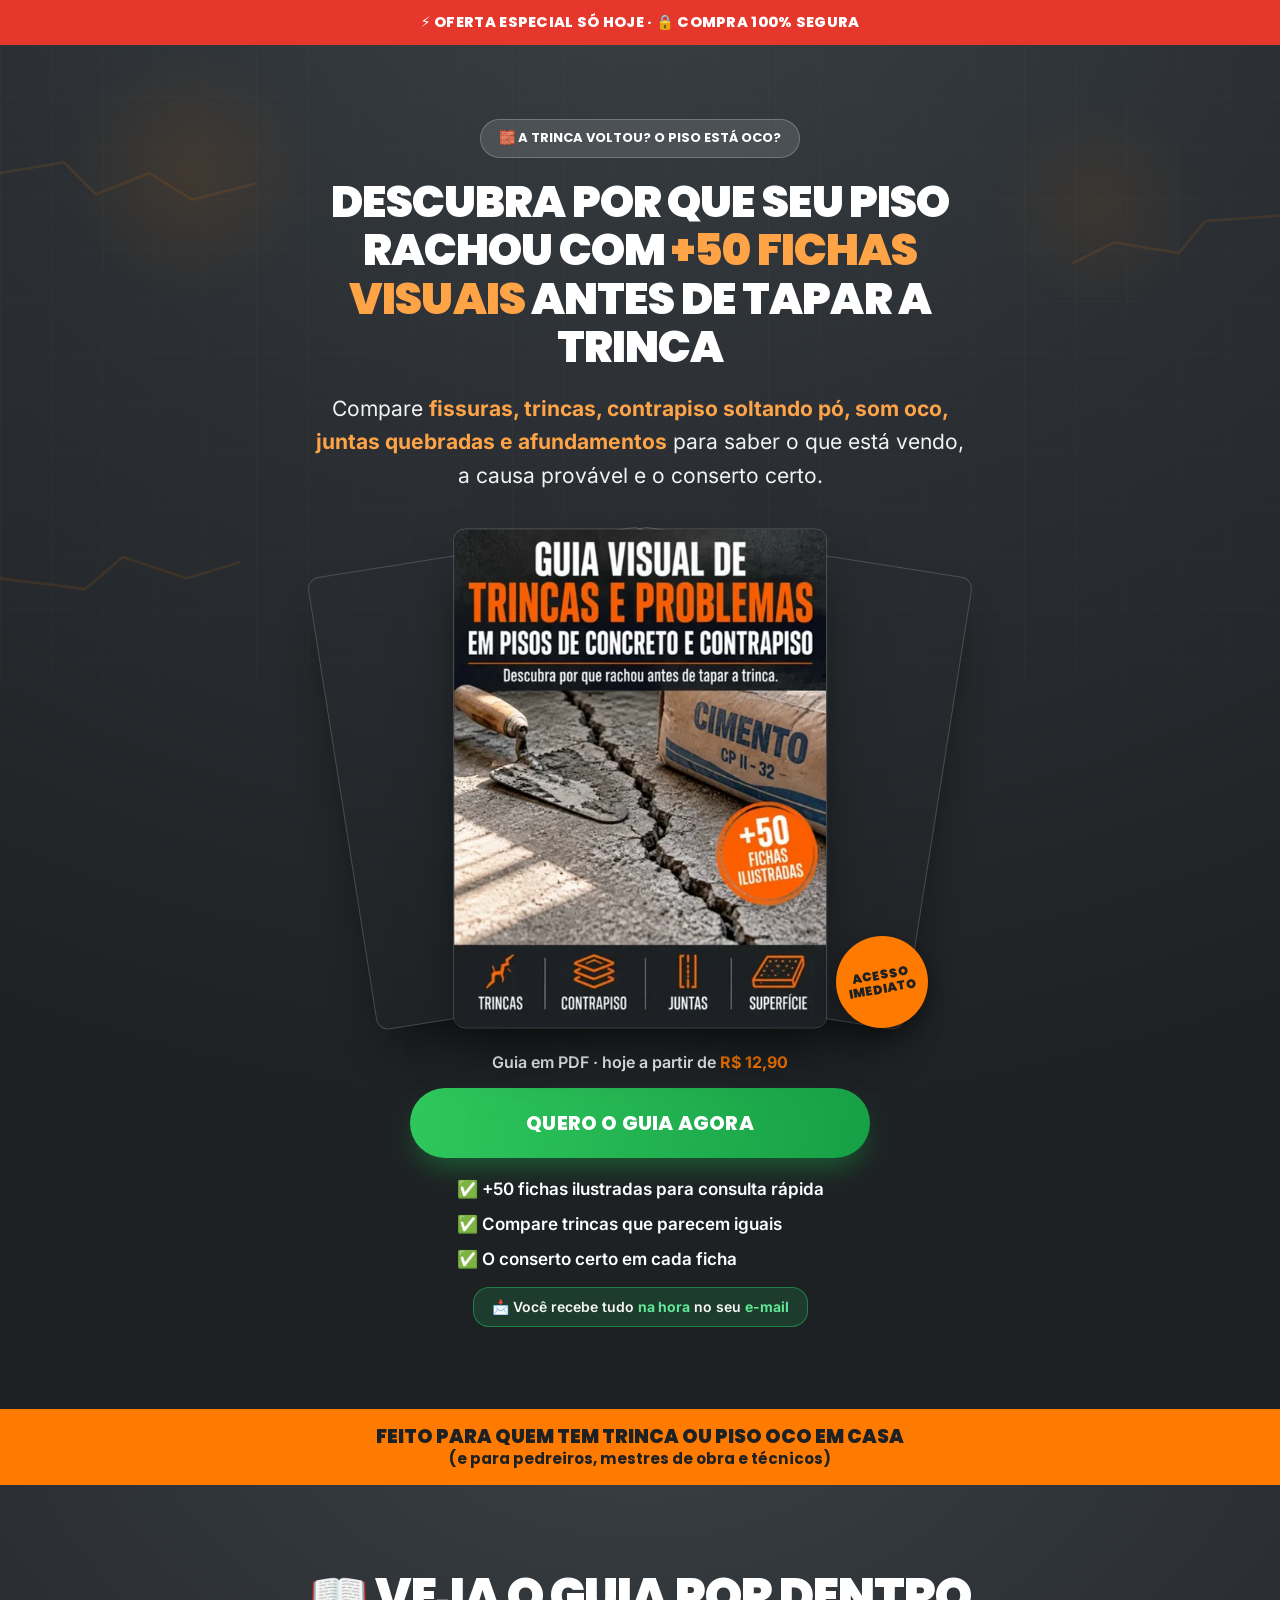
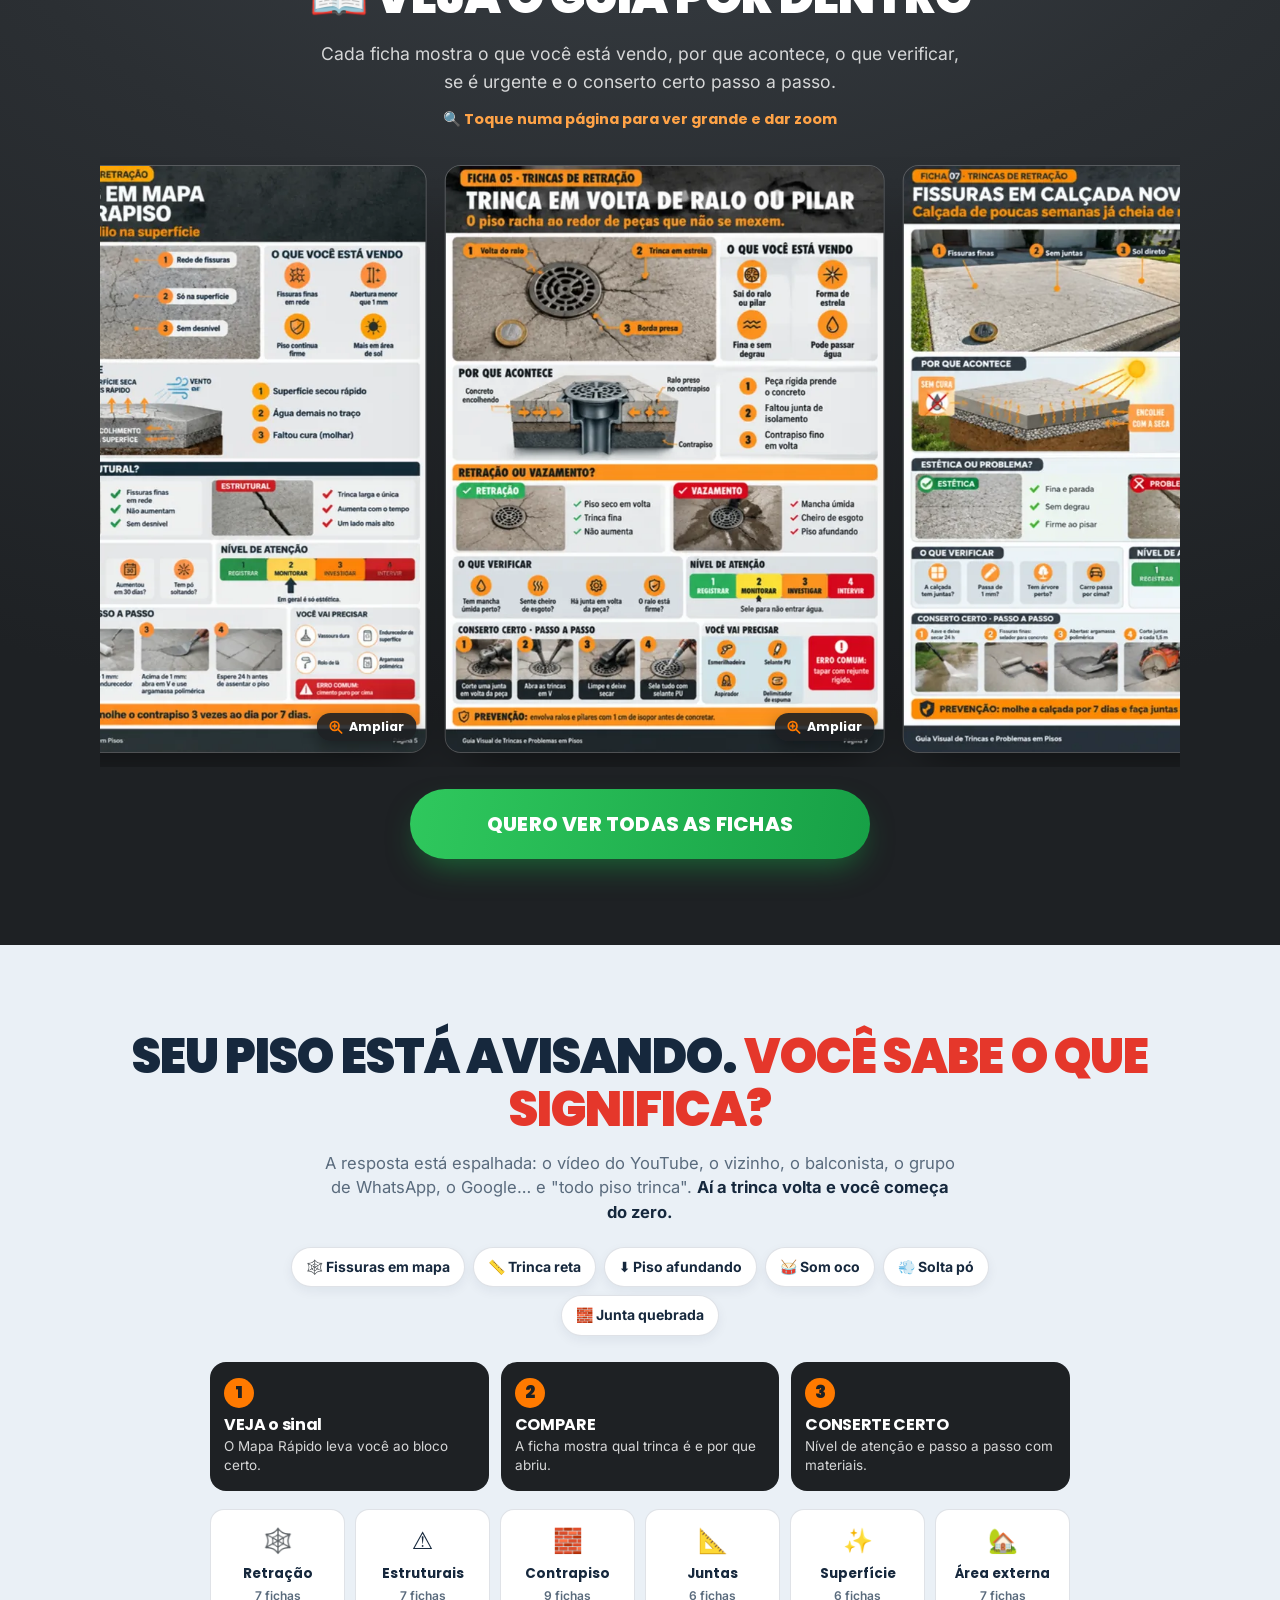
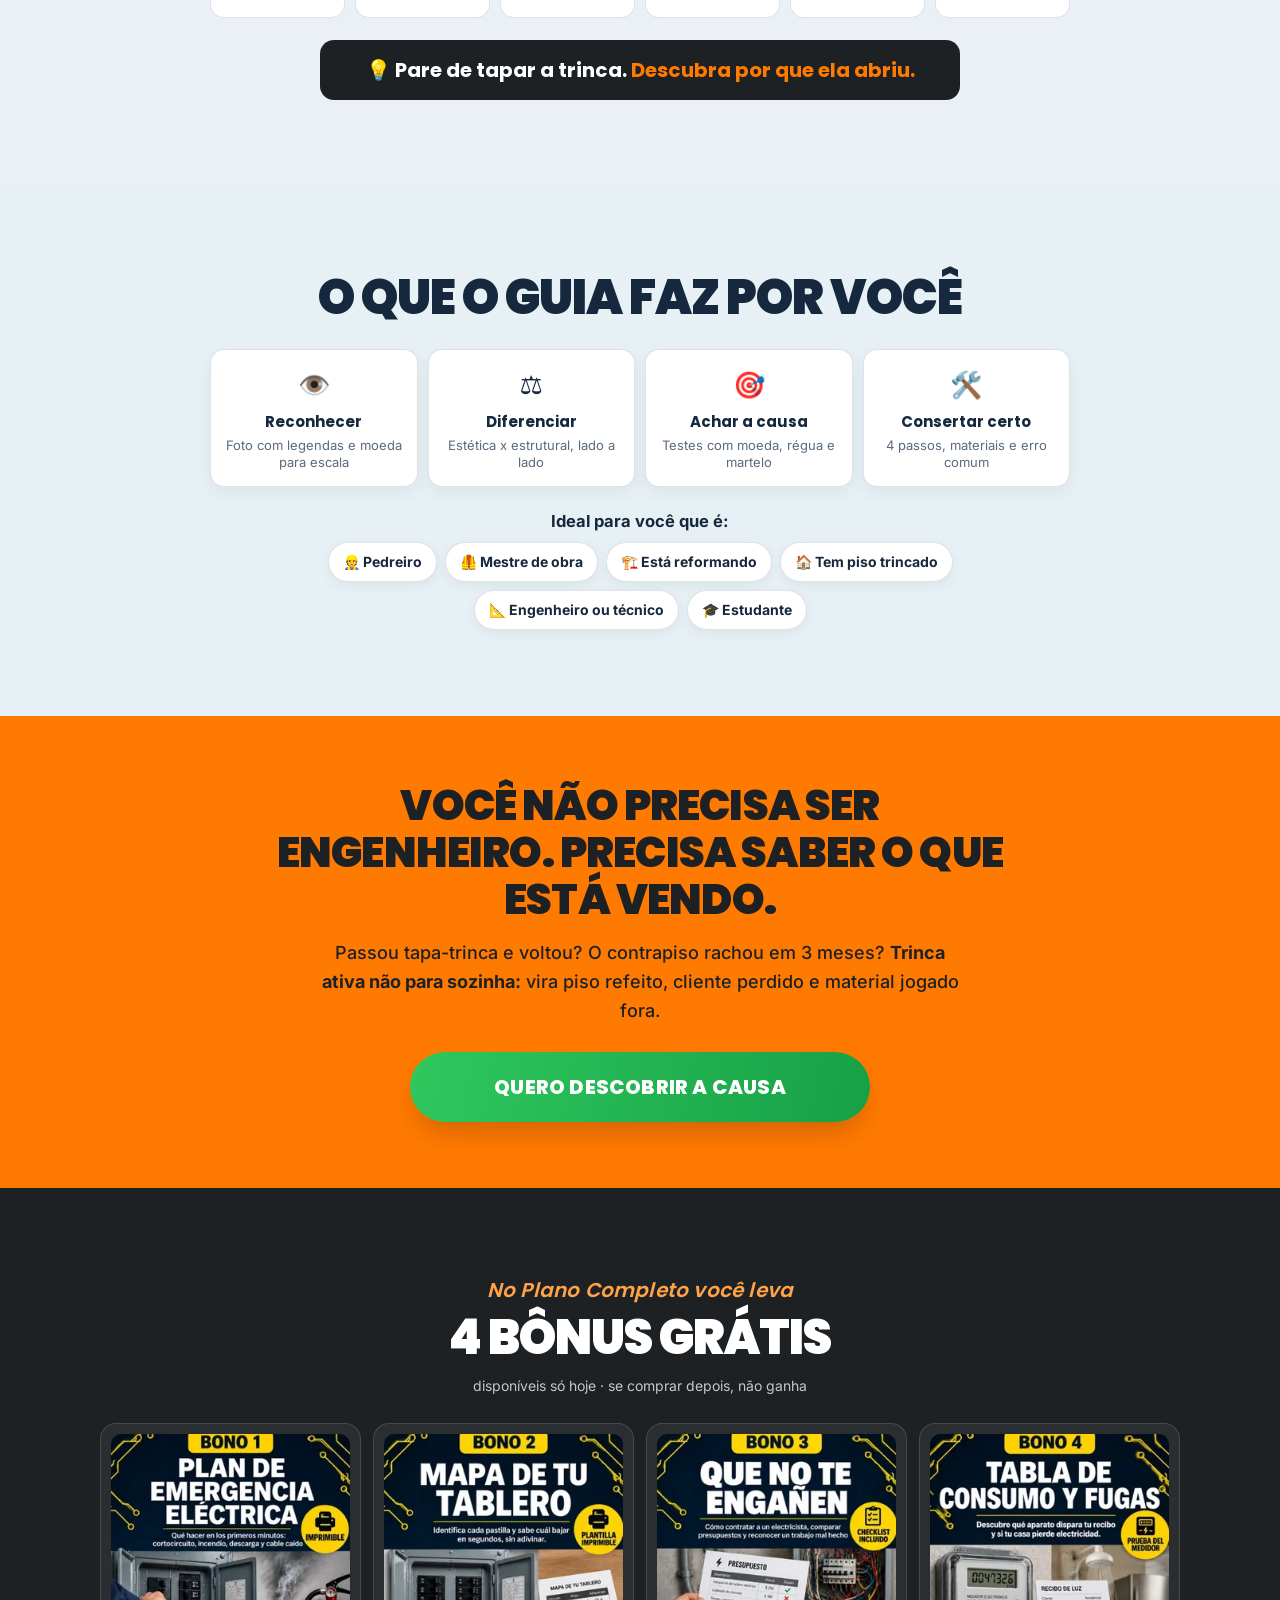
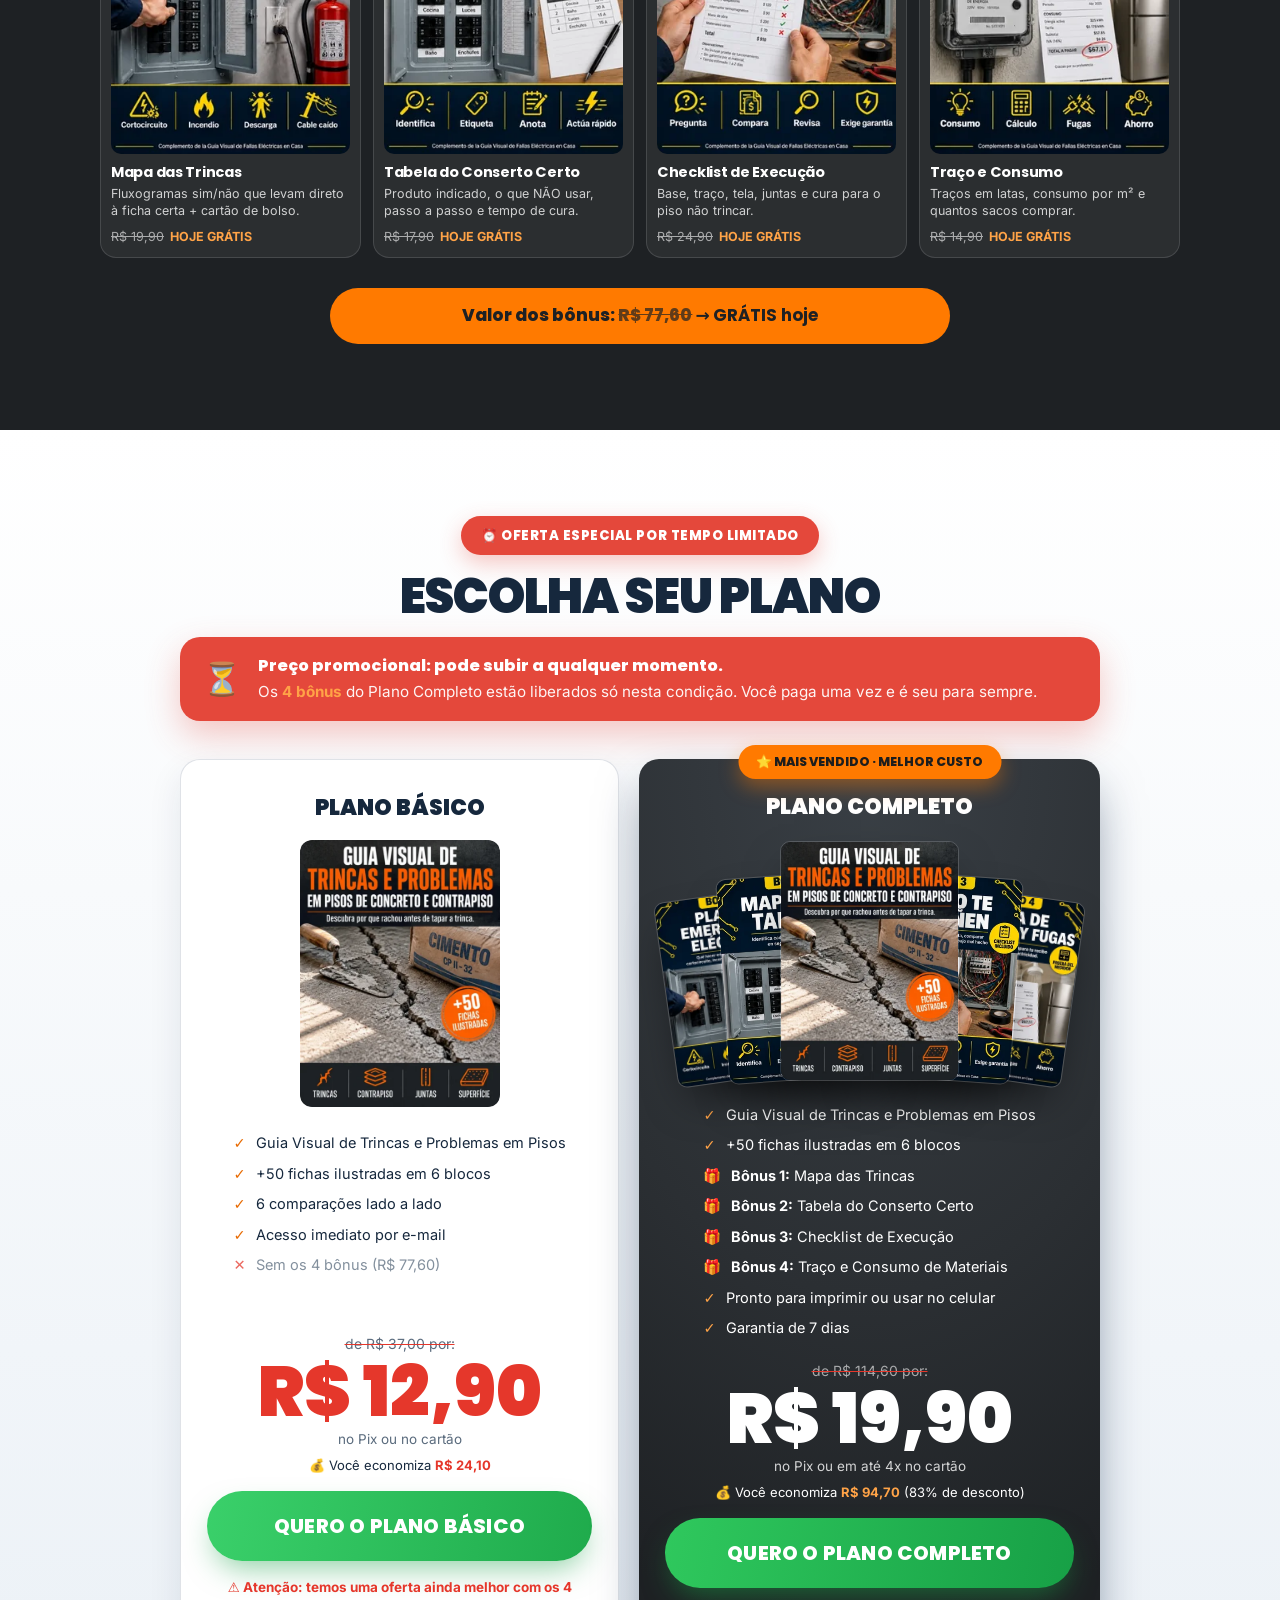
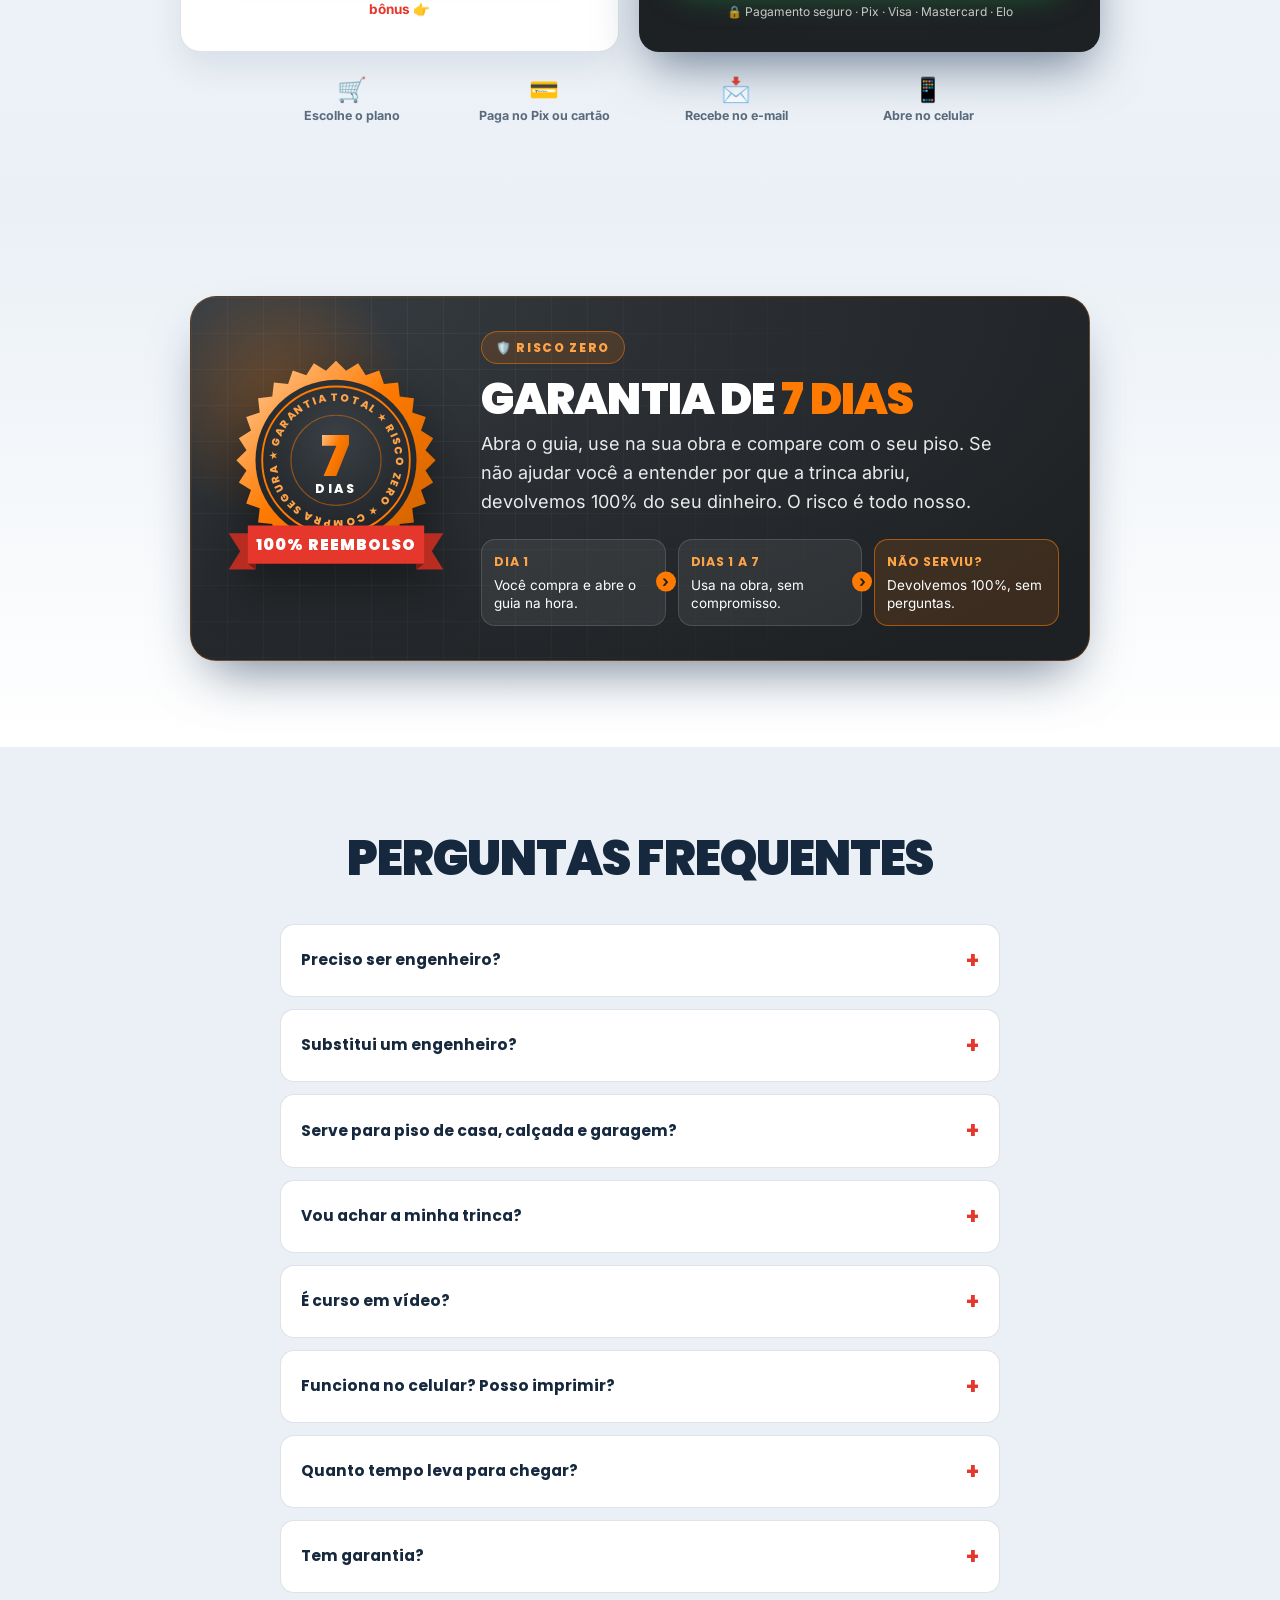
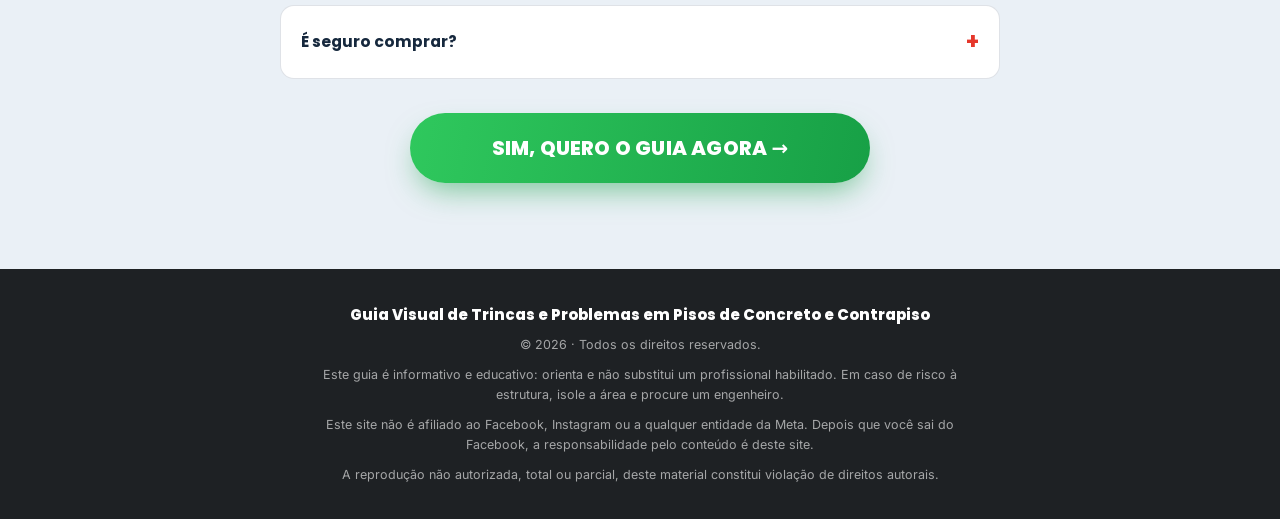
==== commit 801b4c82: "Pisos: topo com o gancho dos criativos, preço e botão na primeira tela; faixa fala com o dono da cas" ====
--- a/index.html
+++ b/index.html
@@ -1,16 +1,16 @@
 <!DOCTYPE html>
-<html lang="es">
+<html lang="pt-BR">
 <head>
 <meta charset="utf-8">
 <meta name="viewport" content="width=device-width, initial-scale=1">
-<title>Guía Visual de Humedades en Edificaciones</title>
-<meta name="description" content="+50 fichas ilustradas para descubrir de dónde viene la humedad: manchas, moho, salitre, pintura que se pela y goteras. Antes de romper la pared.">
-<meta property="og:title" content="Guía Visual de Humedades en Edificaciones">
-<meta property="og:description" content="Descubre de dónde viene el agua antes de romper la pared. +50 fichas ilustradas.">
+<title>Guia Visual de Trincas e Problemas em Pisos</title>
+<meta name="description" content="+50 fichas ilustradas para descobrir por que o piso rachou: fissuras, trincas, contrapiso soltando pó, som oco, juntas e afundamentos. Com o conserto certo.">
+<meta property="og:title" content="Guia Visual de Trincas e Problemas em Pisos">
+<meta property="og:description" content="Antes de tapar a trinca, descubra por que ela abriu. +50 fichas ilustradas.">
 <meta property="og:type" content="product">
 <meta property="og:image" content="assets/img/guia-capa.webp">
-<link rel="icon" href="data:image/svg+xml,%3Csvg xmlns='http://www.w3.org/2000/svg' viewBox='0 0 100 100'%3E%3Crect width='100' height='100' rx='20' fill='%230E3B4F'/%3E%3Cpath d='M50 14C50 14 24 46 24 64a26 26 0 0 0 52 0C76 46 50 14 50 14z' fill='%232EC4E6'/%3E%3C/svg%3E">
-<meta name="theme-color" content="#0E3B4F">
+<link rel="icon" href="data:image/svg+xml,%3Csvg xmlns='http://www.w3.org/2000/svg' viewBox='0 0 100 100'%3E%3Crect width='100' height='100' rx='20' fill='%230E3B4F'/%3E%3Cpath d='M56 10 40 40l14 10-18 26 10 14-10 10' fill='none' stroke='%23FF7A00' stroke-width='9' stroke-linecap='round' stroke-linejoin='round'/%3E%3C/svg%3E">
+<meta name="theme-color" content="#2B2F33">
 <link rel="preconnect" href="https://connect.facebook.net">
 <link rel="preconnect" href="https://cdn.utmify.com.br">
 <link rel="preconnect" href="https://ggcheckout.app">
@@ -29,11 +29,11 @@
 t.src=v;s=b.getElementsByTagName(e)[0];
 s.parentNode.insertBefore(t,s)}(window, document,'script',
 'https://connect.facebook.net/en_US/fbevents.js');
-fbq('init', '2599036663854616');
+fbq('init', '4311866678947091');
 fbq('track', 'PageView');
 </script>
 <noscript><img height="1" width="1" style="display:none"
-src="https://www.facebook.com/tr?id=2599036663854616&ev=PageView&noscript=1"
+src="https://www.facebook.com/tr?id=4311866678947091&ev=PageView&noscript=1"
 /></noscript>
 <!-- End Meta Pixel Code -->
 <!-- Microsoft Clarity -->
@@ -42,7 +42,7 @@
         c[a]=c[a]||function(){(c[a].q=c[a].q||[]).push(arguments)};
         t=l.createElement(r);t.async=1;t.src="https://www.clarity.ms/tag/"+i;
         y=l.getElementsByTagName(r)[0];var go=function(){y.parentNode.insertBefore(t,y);};if(l.readyState==="complete")go();else c.addEventListener("load",go);
-    })(window, document, "clarity", "script", "zdsy2u6k47");
+    })(window, document, "clarity", "script", "zdszqq1azg");
 </script>
 <!-- End Microsoft Clarity -->
 <style>
@@ -59,10 +59,10 @@
 </style>
 <style>
 :root{
-  --primary:#0A2E3D; --primary-2:#0E3B4F; --primary-3:#16566E;
-  --gold:#2EC4E6; --gold-2:#7FE3F5;
+  --primary:#1E2124; --primary-2:#2B2F33; --primary-3:#3A4046;
+  --gold:#FF7A00; --gold-2:#FFA347;
   --coral:#E5372B; --coral-2:#ff6a4d;
-  --teal:#0E8FB0; --sky:#4aa8c4;
+  --teal:#E86A00; --sky:#4aa8c4;
   --ink:#16283d; --muted:#5a6b7d; --line:rgba(11,37,69,.13);
   --lav:#eaf0f6; --peach:#f9f1e7; --mint:#e7f1f5; --pink:#fbf0e8; --white:#ffffff;
   --fh:'Poppins','Poppins Fallback',system-ui,sans-serif; --fb:'Inter','Inter Fallback',system-ui,sans-serif;
@@ -134,7 +134,7 @@
 .rcard .big{font-family:var(--fh);font-weight:900;font-size:44px;line-height:1;background:linear-gradient(120deg,var(--gold-2),var(--coral-2));-webkit-background-clip:text;background-clip:text;color:transparent}
 .rcard h3{font-size:17px;margin:10px 0 8px;color:#fff}
 .rcard p{font-size:14.5px;color:rgba(255,255,255,.8)}
-.bigidea{max-width:760px;margin:38px auto 0;border:1px dashed rgba(46,196,230,.5);border-radius:var(--r);padding:24px 26px;background:rgba(46,196,230,.07)}
+.bigidea{max-width:760px;margin:38px auto 0;border:1px dashed rgba(255,122,0,.5);border-radius:var(--r);padding:24px 26px;background:rgba(255,122,0,.07)}
 .bigidea .lbl{font-family:var(--fh);font-weight:800;font-size:11.5px;letter-spacing:.16em;text-transform:uppercase;color:var(--gold-2)}
 .bigidea p{font-family:var(--fh);font-weight:900;font-size:clamp(20px,3.6vw,30px);margin-top:8px;line-height:1.16}
 .rota-photo{max-width:560px;margin:34px auto 0;border-radius:18px;overflow:hidden;box-shadow:0 26px 54px -18px rgba(0,0,0,.6);border:1px solid rgba(255,255,255,.16)}
@@ -197,7 +197,7 @@
 .bonus .h2{color:#fff}
 .bonsub{font-family:var(--fh);font-style:italic;font-weight:600;font-size:clamp(16px,2.6vw,20px);color:var(--gold-2);margin:0 0 6px;letter-spacing:.01em}
 .boncard{background:rgba(255,255,255,.06);border:1px solid rgba(255,255,255,.13);border-radius:var(--r);padding:24px;text-align:left;position:relative}
-.boncard .tag{position:absolute;top:-11px;left:20px;background:var(--gold);color:#06222E;font-family:var(--fh);font-weight:800;font-size:12px;padding:5px 13px;border-radius:var(--rr)}
+.boncard .tag{position:absolute;top:-11px;left:20px;background:var(--gold);color:#1d1d1d;font-family:var(--fh);font-weight:800;font-size:12px;padding:5px 13px;border-radius:var(--rr)}
 .boncard .bonimg{aspect-ratio:5/4;margin:8px 0 18px;border-radius:14px;overflow:hidden;border:1px solid rgba(255,255,255,.16);background:#fff}
 .boncard .bonimg img{width:100%;height:100%;object-fit:cover;object-position:top center;display:block}
 .boncard h3{color:#fff;font-size:17.5px;margin:8px 0 8px}
@@ -217,7 +217,7 @@
 .plan:not(.feat) .planimg{border-color:var(--line)}
 .plan .planimg img{width:100%;height:auto;display:block}
 .plan.feat .pn{color:#fff}
-.feat .fbadge{position:absolute;top:-14px;left:50%;transform:translateX(-50%);background:var(--gold);color:#06222E;font-family:var(--fh);font-weight:800;font-size:12.5px;padding:7px 18px;border-radius:var(--rr);white-space:nowrap;box-shadow:0 8px 20px rgba(46,196,230,.42)}
+.feat .fbadge{position:absolute;top:-14px;left:50%;transform:translateX(-50%);background:var(--gold);color:#1d1d1d;font-family:var(--fh);font-weight:800;font-size:12.5px;padding:7px 18px;border-radius:var(--rr);white-space:nowrap;box-shadow:0 8px 20px rgba(255,122,0,.42)}
 .plist{list-style:none;margin:18px 0;padding:0;display:flex;flex-direction:column;gap:11px;flex:1}
 .plist li{display:flex;gap:10px;font-size:14.5px;line-height:1.35}
 .plist li .c{color:var(--teal);flex:0 0 auto;font-weight:800}
@@ -288,7 +288,7 @@
 .mqzoom img{width:100%;height:auto;display:block;border-radius:16px;background:rgba(255,255,255,.07);box-shadow:0 22px 46px -16px rgba(0,0,0,.55);border:1px solid rgba(255,255,255,.16);transition:transform .25s ease}
 .mqzoom:hover img{transform:translateY(-5px)}
 .mqzoom:focus-visible{outline:3px solid var(--gold);outline-offset:4px}
-.mqzoom::after{content:"Ampliar";position:absolute;right:10px;bottom:12px;padding:8px 13px 8px 32px;border-radius:999px;background:rgba(10,46,61,.9) url("data:image/svg+xml,%3Csvg xmlns='http://www.w3.org/2000/svg' viewBox='0 0 24 24' fill='none' stroke='%232EC4E6' stroke-width='2.6' stroke-linecap='round'%3E%3Ccircle cx='10.5' cy='10.5' r='6.5'/%3E%3Cpath d='M15.5 15.5 21 21M10.5 7.8v5.4M7.8 10.5h5.4'/%3E%3C/svg%3E") no-repeat 11px 50%/16px 16px;color:#fff;font-family:var(--fh);font-weight:700;font-size:12.5px;line-height:1;box-shadow:0 6px 16px rgba(0,0,0,.35);pointer-events:none}
+.mqzoom::after{content:"Ampliar";position:absolute;right:10px;bottom:12px;padding:8px 13px 8px 32px;border-radius:999px;background:rgba(30,33,36,.9) url("data:image/svg+xml,%3Csvg xmlns='http://www.w3.org/2000/svg' viewBox='0 0 24 24' fill='none' stroke='%23FF7A00' stroke-width='2.6' stroke-linecap='round'%3E%3Ccircle cx='10.5' cy='10.5' r='6.5'/%3E%3Cpath d='M15.5 15.5 21 21M10.5 7.8v5.4M7.8 10.5h5.4'/%3E%3C/svg%3E") no-repeat 11px 50%/16px 16px;color:#fff;font-family:var(--fh);font-weight:700;font-size:12.5px;line-height:1;box-shadow:0 6px 16px rgba(0,0,0,.35);pointer-events:none}
 .mqhint{margin:12px auto 0;font-family:var(--fh);font-weight:700;font-size:14.5px;color:var(--gold-2)}
 /* pop-up: oferta do Plano Completo ao escolher o Básico */
 .up{position:fixed;inset:0;z-index:9998;display:flex;align-items:center;justify-content:center;padding:18px;background:rgba(5,10,19,.74);-webkit-backdrop-filter:blur(4px);backdrop-filter:blur(4px);opacity:0;transition:opacity .22s ease;overscroll-behavior:contain}
@@ -296,8 +296,8 @@
 .up.open{opacity:1}
 .up-box{position:relative;width:100%;max-width:440px;max-height:calc(100vh - 36px);overflow:auto;background:#fff;border-radius:24px;box-shadow:0 40px 90px -20px rgba(0,0,0,.7);transform:translateY(24px) scale(.97);transition:transform .3s cubic-bezier(.2,.9,.3,1.2);-webkit-overflow-scrolling:touch}
 .up.open .up-box{transform:none}
-.up-top{position:relative;text-align:center;color:#fff;padding:22px 22px 0;background:radial-gradient(120% 100% at 50% 0,#16566E 0,#0E3B4F 55%,#0A2E3D 100%);border-radius:24px 24px 0 0}
-.up-top::after{content:"";position:absolute;left:0;right:0;bottom:0;height:12px;background:repeating-linear-gradient(-45deg,#2EC4E6 0 14px,#0A2E3D 14px 28px)}
+.up-top{position:relative;text-align:center;color:#fff;padding:22px 22px 0;background:radial-gradient(120% 100% at 50% 0,#3A4046 0,#2B2F33 55%,#1E2124 100%);border-radius:24px 24px 0 0}
+.up-top::after{content:"";position:absolute;left:0;right:0;bottom:0;height:12px;background:repeating-linear-gradient(-45deg,#FF7A00 0 14px,#1E2124 14px 28px)}
 .up-x{position:absolute;top:12px;right:12px;width:38px;height:38px;padding:0;border-radius:50%;border:1px solid rgba(255,255,255,.25);background:rgba(255,255,255,.12);color:#fff;display:grid;place-items:center;cursor:pointer;z-index:2}
 .up-x svg{width:18px;height:18px}
 .up-x:hover{background:rgba(255,255,255,.25)}
@@ -306,7 +306,7 @@
 @keyframes upPulse{50%{opacity:.25;transform:scale(.7)}}
 .up-h{font-family:var(--fh);font-weight:900;font-size:clamp(21px,5.6vw,25px);line-height:1.14;margin:12px auto 0;max-width:340px;letter-spacing:-.01em;text-wrap:balance}
 .up-h span{color:var(--gold)}
-.up-h em{font-style:normal;color:#0A2E3D;background:var(--gold);padding:0 7px;border-radius:7px;white-space:nowrap}
+.up-h em{font-style:normal;color:#1E2124;background:var(--gold);padding:0 7px;border-radius:7px;white-space:nowrap}
 .up-img{display:block;width:100%;max-width:330px;height:auto;margin:10px auto -4px;position:relative;z-index:1;filter:drop-shadow(0 14px 18px rgba(0,0,0,.35))}
 .up-body{padding:16px 22px 18px;text-align:center}
 .up-list{list-style:none;margin:0 auto;padding:0;max-width:330px;text-align:left;font-family:var(--fb);font-size:14.5px;line-height:1.35;color:var(--ink)}
@@ -315,7 +315,7 @@
 .up-price{display:flex;align-items:baseline;justify-content:center;gap:10px;margin-top:12px;font-family:var(--fh)}
 .up-price s{color:#8a97a6;font-weight:600;font-size:17px}
 .up-price strong{font-weight:900;font-size:38px;line-height:1;color:var(--primary);letter-spacing:-.02em}
-.up-note{display:inline-block;margin:8px 0 0;background:#E3F8FD;color:#0A4A5E;border:1px solid #9FE6F5;font-family:var(--fb);font-weight:700;font-size:12.5px;padding:6px 12px;border-radius:999px}
+.up-note{display:inline-block;margin:8px 0 0;background:#FFF0E0;color:#6B3300;border:1px solid #FFC890;font-family:var(--fb);font-weight:700;font-size:12.5px;padding:6px 12px;border-radius:999px}
 .up-yes{display:flex;align-items:center;justify-content:center;gap:8px;width:100%;margin-top:14px;padding:17px 16px;border-radius:16px;background:linear-gradient(100deg,#2fc85d,#17a046);color:#fff;text-decoration:none;font-family:var(--fh);font-weight:800;font-size:16.5px;line-height:1.15;box-shadow:0 14px 28px -10px rgba(23,160,70,.75);animation:upBeat 1.8s ease-in-out infinite}
 .up-yes:hover{filter:brightness(1.06)}
 @keyframes upBeat{0%,100%{transform:scale(1)}50%{transform:scale(1.035)}}
@@ -324,6 +324,7 @@
 .up-x:focus-visible,.up-yes:focus-visible,.up-no:focus-visible{outline:3px solid var(--gold);outline-offset:3px}
 @media(max-width:560px){.up{align-items:flex-end;padding:0}.up-box{max-width:none;max-height:94vh;border-radius:24px 24px 0 0;transform:translateY(100%)}.up-body{padding-bottom:max(18px,env(safe-area-inset-bottom))}}
 @media(max-height:700px){.up-top{padding-top:16px}.up-h{font-size:21px;margin-top:9px}.up-img{max-width:205px;margin-top:6px}.up-body{padding-top:12px}.up-list{font-size:13.5px}.up-list li{padding:2px 0}.up-price{margin-top:8px}.up-price strong{font-size:32px}.up-yes{margin-top:10px;padding:15px}.up-no{margin-top:8px}.up-safe{margin-top:4px}}
+@media(max-height:620px){.up-top{padding-top:12px}.up-tag{font-size:11.5px;padding:6px 12px}.up-h{font-size:19px;margin-top:7px}.up-img{max-width:150px;margin-top:4px}.up-body{padding-top:10px}.up-list{font-size:13px;line-height:1.28}.up-list li{padding:1px 0}.up-note,.up-safe{display:none}.up-price{margin-top:6px}.up-price strong{font-size:29px}.up-yes{margin-top:8px;padding:13px;font-size:15.5px}.up-no{margin-top:4px;font-size:13px}}
 @media(prefers-reduced-motion:reduce){.up-yes,.up-tag i{animation:none}.up-box{transition:none}}
 /* lightbox (zoom das páginas) */
 html.lb-lock,html.lb-lock body{overflow:hidden}
@@ -347,22 +348,22 @@
 .lb-spin{position:absolute;left:50%;top:50%;z-index:2;width:34px;height:34px;margin:-17px 0 0 -17px;border:3px solid rgba(255,255,255,.3);border-top-color:var(--gold);border-radius:50%;animation:lbspin .8s linear infinite;display:none}
 .lb-stage.loading .lb-spin{display:block}
 @keyframes lbspin{to{transform:rotate(360deg)}}
-.lb-nav{position:absolute;top:50%;z-index:3;width:48px;height:48px;margin-top:-24px;padding:0;border-radius:50%;border:1px solid rgba(255,255,255,.22);background:rgba(10,46,61,.8);color:#fff;display:grid;place-items:center;cursor:pointer}
+.lb-nav{position:absolute;top:50%;z-index:3;width:48px;height:48px;margin-top:-24px;padding:0;border-radius:50%;border:1px solid rgba(255,255,255,.22);background:rgba(30,33,36,.8);color:#fff;display:grid;place-items:center;cursor:pointer}
 .lb-nav svg{width:24px;height:24px}
 .lb-nav:hover{background:var(--primary-3)}
 .lb-prev{left:14px}.lb-next{right:14px}
 .lb-bottom{position:relative;z-index:3;display:flex;flex-direction:column;align-items:center;gap:9px;padding:10px 16px;padding-bottom:max(14px,env(safe-area-inset-bottom))}
 .lb-hint{margin:0;color:rgba(255,255,255,.8);font-family:var(--fb);font-size:13px;line-height:1.35;text-align:center;transition:opacity .6s}
 .lb-cta{display:inline-flex;align-items:center;justify-content:center;gap:8px;background:linear-gradient(100deg,#2fc85d,#17a046);color:#fff;text-decoration:none;font-family:var(--fh);font-weight:800;font-size:15px;line-height:1;padding:14px 26px;border-radius:999px;box-shadow:0 12px 28px -10px rgba(23,160,70,.75)}
-@media(max-width:640px){.lb-nav{width:40px;height:40px;margin-top:-20px;background:rgba(10,46,61,.62)}.lb-prev{left:6px}.lb-next{right:6px}.lb-hint{font-size:12.5px}}
-
-/* ===== Humedades: extras ===== */
+@media(max-width:640px){.lb-nav{width:40px;height:40px;margin-top:-20px;background:rgba(30,33,36,.62)}.lb-prev{left:6px}.lb-next{right:6px}.lb-hint{font-size:12.5px}}
+
+/* ===== Pisos: extras ===== */
 .mock-hero{position:relative;width:100%;max-width:520px;height:clamp(330px,82vw,520px);margin:26px auto 6px}
 .mock-hero img{position:absolute;top:50%;width:auto;height:88%;border-radius:12px;box-shadow:0 28px 54px -16px rgba(0,0,0,.65);border:1px solid rgba(255,255,255,.18)}
 .mock-hero .mh-c{left:50%;height:96%;transform:translate(-50%,-50%);z-index:3}
 .mock-hero .mh-l{left:4%;transform:translateY(-50%) rotate(-9deg);z-index:1;opacity:.95}
 .mock-hero .mh-r{right:4%;transform:translateY(-50%) rotate(9deg);z-index:2;opacity:.95}
-.mh-seal{position:absolute;right:2%;bottom:2%;z-index:4;width:92px;height:92px;border-radius:50%;background:var(--gold);color:#0A2E3D;font-family:var(--fh);font-weight:900;font-size:12.5px;line-height:1.15;display:flex;align-items:center;justify-content:center;text-align:center;box-shadow:0 10px 24px rgba(0,0,0,.4);transform:rotate(-10deg)}
+.mh-seal{position:absolute;right:2%;bottom:2%;z-index:4;width:92px;height:92px;border-radius:50%;background:var(--gold);color:#1E2124;font-family:var(--fh);font-weight:900;font-size:12.5px;line-height:1.15;display:flex;align-items:center;justify-content:center;text-align:center;box-shadow:0 10px 24px rgba(0,0,0,.4);transform:rotate(-10deg)}
 .hero-bul{list-style:none;padding:0;margin:18px auto 0;display:flex;flex-direction:column;gap:8px;max-width:440px;text-align:left;font-size:clamp(15px,2.6vw,17px);font-weight:600}
 .strip{background:var(--gold);color:var(--primary);text-align:center;font-family:var(--fh);font-weight:900;font-size:clamp(14px,2.8vw,19px);padding:16px 18px;text-transform:uppercase;line-height:1.3}
 .strip span{display:block;font-weight:700;font-size:.8em;text-transform:none}
@@ -393,7 +394,7 @@
 .planimg.plain img{border-radius:10px;box-shadow:0 16px 32px -12px rgba(11,37,69,.45)}
 .upwarn{margin-top:16px;text-align:center;font-size:13.5px;font-weight:700;color:var(--coral)}
 .bonwarn{color:rgba(255,255,255,.75);font-size:14px;margin-top:10px}
-.boncard .bonimg{aspect-ratio:3/4;background:#0A2E3D}
+.boncard .bonimg{aspect-ratio:3/4;background:#1E2124}
 .boncard .bonimg img{object-fit:contain}
 .boncard .val b{color:var(--gold-2)}
 .bontotal{max-width:620px;margin:30px auto 0;background:var(--gold);color:var(--primary);border-radius:var(--rr);padding:14px 22px;font-family:var(--fh);font-weight:800;font-size:clamp(14px,2.6vw,17px)}
@@ -432,9 +433,9 @@
 
 /* ===== Garantía (arte) ===== */
 .gar{background:linear-gradient(180deg,var(--lav),#fff)}
-.garcard{position:relative;overflow:hidden;max-width:900px;margin:0 auto;display:grid;grid-template-columns:230px 1fr;gap:30px;align-items:center;padding:34px 30px;border-radius:26px;color:#fff;background:radial-gradient(120% 130% at 0% 0%,var(--primary-3),var(--primary-2) 45%,var(--primary));box-shadow:0 26px 54px -20px rgba(11,37,69,.6);border:1px solid rgba(46,196,230,.25)}
+.garcard{position:relative;overflow:hidden;max-width:900px;margin:0 auto;display:grid;grid-template-columns:230px 1fr;gap:30px;align-items:center;padding:34px 30px;border-radius:26px;color:#fff;background:radial-gradient(120% 130% at 0% 0%,var(--primary-3),var(--primary-2) 45%,var(--primary));box-shadow:0 26px 54px -20px rgba(11,37,69,.6);border:1px solid rgba(255,122,0,.25)}
 .garcard:before{content:"";position:absolute;inset:0;pointer-events:none;background-image:linear-gradient(rgba(255,255,255,.05) 1px,transparent 1px),linear-gradient(90deg,rgba(255,255,255,.05) 1px,transparent 1px);background-size:36px 36px;-webkit-mask-image:radial-gradient(circle at 20% 30%,#000,transparent 75%);mask-image:radial-gradient(circle at 20% 30%,#000,transparent 75%)}
-.garcard:after{content:"";position:absolute;width:260px;height:260px;left:-40px;top:-30px;border-radius:50%;background:radial-gradient(circle,rgba(46,196,230,.28),transparent 70%);pointer-events:none}
+.garcard:after{content:"";position:absolute;width:260px;height:260px;left:-40px;top:-30px;border-radius:50%;background:radial-gradient(circle,rgba(255,122,0,.28),transparent 70%);pointer-events:none}
 .seal{position:relative;z-index:1}
 .seal-svg{width:100%;height:auto;display:block;filter:drop-shadow(0 18px 26px rgba(0,0,0,.45));animation:sealFloat 4.5s ease-in-out infinite}
 .seal-svg .ring{transform-origin:120px 112px;animation:sealSpin 26s linear infinite}
@@ -443,13 +444,13 @@
 @keyframes sealSpin{to{transform:rotate(360deg)}}
 @keyframes sealShine{0%{transform:translateX(0) rotate(20deg)}60%,100%{transform:translateX(380px) rotate(20deg)}}
 .gartext{position:relative;z-index:1}
-.gartag{display:inline-block;background:rgba(46,196,230,.14);border:1px solid rgba(46,196,230,.5);color:var(--gold-2);font-family:var(--fh);font-weight:800;font-size:12px;letter-spacing:.14em;padding:6px 14px;border-radius:var(--rr)}
+.gartag{display:inline-block;background:rgba(255,122,0,.14);border:1px solid rgba(255,122,0,.5);color:var(--gold-2);font-family:var(--fh);font-weight:800;font-size:12px;letter-spacing:.14em;padding:6px 14px;border-radius:var(--rr)}
 .garcard h2{font-family:var(--fh);font-weight:900;font-size:clamp(28px,5vw,44px);line-height:1.05;margin:12px 0 8px;color:#fff;text-transform:uppercase}
 .garcard h2 span{color:var(--gold)}
 .garcard .garlead{font-size:clamp(15.5px,2.6vw,18px);color:rgba(255,255,255,.9);max-width:520px;margin-top:0}
 .garsteps{display:grid;grid-template-columns:repeat(3,1fr);gap:12px;margin-top:22px}
 .garsteps div{position:relative;background:rgba(255,255,255,.07);border:1px solid rgba(255,255,255,.14);border-radius:14px;padding:12px 12px 13px}
-.garsteps div:last-child{background:rgba(46,196,230,.13);border-color:rgba(46,196,230,.55)}
+.garsteps div:last-child{background:rgba(255,122,0,.13);border-color:rgba(255,122,0,.55)}
 .garsteps div:not(:last-child):after{content:"›";position:absolute;right:-11px;top:50%;transform:translateY(-52%);width:20px;height:20px;border-radius:50%;background:var(--gold);color:var(--primary);font-weight:900;font-size:16px;line-height:19px;text-align:center;z-index:2}
 .garsteps b{display:block;font-family:var(--fh);font-size:12.5px;letter-spacing:.06em;color:var(--gold-2)}
 .garsteps span{display:block;margin-top:4px;font-size:13.5px;line-height:1.35;color:#fff}
@@ -472,7 +473,7 @@
 @media(max-width:480px){.wa-note{max-width:330px}}
 .hero-bul{width:fit-content}
 .hero .hprice+.btn{margin-top:4px}@media(max-width:480px){.hero .sub{display:none}}.hero .btn+.hero-bul{margin-top:18px}
-.hprice{margin:12px auto 12px;font-size:16px;font-weight:600;color:rgba(255,255,255,.95)}.hprice b{color:#FFC400;font-weight:900}
+.hprice{margin:12px auto 12px;font-size:16px;font-weight:600;color:rgba(255,255,255,.95)}.hprice b{color:#FF7A00;font-weight:900}
 .cmini{max-width:640px;margin:14px auto 0;color:var(--muted);font-size:clamp(14.5px,2.4vw,16.5px);line-height:1.5}.cmini b{color:var(--ink)}
 .bigline{max-width:640px;margin:22px auto 0;background:var(--primary);color:#fff;border-radius:14px;padding:14px 18px;font-family:var(--fh);font-weight:700;font-size:clamp(16px,2.8vw,20px)}.bigline b{color:var(--gold)}
 .faz4{display:grid;grid-template-columns:repeat(4,1fr);gap:10px;max-width:860px;margin:24px auto 0}
@@ -486,195 +487,194 @@
 <!-- PIXEL: pegar aquí el código del píxel de Meta -->
 <body>
 
-<div class="topbar">💧 OFERTA DE LANZAMIENTO SOLO HOY · 🔒 COMPRA 100% SEGURA</div>
+<div class="topbar">⚡ OFERTA ESPECIAL SÓ HOJE · 🔒 COMPRA 100% SEGURA</div>
 
 <!-- HERO -->
 <section class="hero">
   <svg class="blueprint" viewBox="0 0 1200 600" preserveAspectRatio="xMidYMid slice" aria-hidden="true">
     <defs>
       <pattern id="bp" width="48" height="48" patternUnits="userSpaceOnUse"><path d="M48 0H0V48" fill="none" stroke="#ffffff" stroke-opacity=".07" stroke-width="1"></path></pattern>
-      <radialGradient id="glow" cx="50%" cy="50%" r="50%"><stop offset="0%" stop-color="#2EC4E6" stop-opacity=".5"></stop><stop offset="100%" stop-color="#2EC4E6" stop-opacity="0"></stop></radialGradient>
+      <radialGradient id="glow" cx="50%" cy="50%" r="50%"><stop offset="0%" stop-color="#FF7A00" stop-opacity=".45"></stop><stop offset="100%" stop-color="#FF7A00" stop-opacity="0"></stop></radialGradient>
     </defs>
     <rect width="1200" height="600" fill="url(#bp)"></rect>
-    <g fill="#2EC4E6" fill-opacity=".16"><path d="M150 40c0 0-26 32-26 50a26 26 0 0 0 52 0c0-18-26-50-26-50z"/><path d="M1040 70c0 0-20 25-20 39a20 20 0 0 0 40 0c0-14-20-39-20-39z"/><path d="M90 430c0 0-16 20-16 31a16 16 0 0 0 32 0c0-11-16-31-16-31z"/><path d="M1110 420c0 0-24 30-24 46a24 24 0 0 0 48 0c0-16-24-46-24-46z"/></g>
-    <circle cx="180" cy="120" r="120" fill="url(#glow)" opacity=".45"></circle>
-    <circle cx="1030" cy="150" r="100" fill="url(#glow)" opacity=".35"></circle>
+    <g fill="none" stroke="#FF7A00" stroke-opacity=".22" stroke-width="2.5"><path d="M0 120l60-10 30 30 50-20 40 25 60-15"/><path d="M1200 160l-70 5-25 30-60-10-40 20"/><path d="M0 500l80 10 35-30 60 20 50-15"/></g>
+    <circle cx="180" cy="120" r="120" fill="url(#glow)" opacity=".4"></circle>
+    <circle cx="1030" cy="150" r="100" fill="url(#glow)" opacity=".3"></circle>
   </svg>
   <div class="wrap hero-in">
-    <span class="pill">💧 ¿PINTÓ Y LA MANCHA VOLVIÓ?</span>
-    <h1>DESCUBRE DE DÓNDE VIENE LA HUMEDAD CON <span class="grad-text">+50 FICHAS VISUALES</span> ANTES DE ROMPER LA PARED</h1>
-    <p class="sub">Compara <b>manchas, moho, salitre, pintura que se pela y goteras</b> para saber qué estás viendo, de dónde viene el agua y cómo tratarla bien.</p>
-    <div class="mock-hero" aria-label="Vista de la guía y sus fichas">
-      <img fetchpriority="low" class="mh-l" decoding="async" srcset="assets/img/f01-base-pared-480.webp 480w, assets/img/f01-base-pared.webp 600w" sizes="(max-width:640px) 250px, 380px" src="assets/img/f01-base-pared.webp" width="600" height="803" alt="Ficha Mancha en la base de la pared">
-      <img fetchpriority="low" class="mh-r" decoding="async" srcset="assets/img/f24-moho-480.webp 480w, assets/img/f24-moho.webp 600w" sizes="(max-width:640px) 250px, 380px" src="assets/img/f24-moho.webp" width="600" height="803" alt="Ficha Moho negro en esquinas">
-      <img class="mh-c" srcset="assets/img/guia-capa-480.webp 480w, assets/img/guia-capa.webp 600w" sizes="(max-width:640px) 250px, 380px" src="assets/img/guia-capa.webp" width="600" height="803" alt="Portada de la Guía Visual de Humedades en Edificaciones" fetchpriority="high">
-      <span class="mh-seal">ACCESO<br>INMEDIATO</span>
-    </div>
-    <div class="hprice">Guía en PDF · hoy desde <b>US$ 4,90</b></div>
-    <a href="#planos" class="btn" data-pv-cta="">QUIERO LA GUÍA AHORA</a>
+    <span class="pill">🧱 A TRINCA VOLTOU? O PISO ESTÁ OCO?</span>
+    <h1>DESCUBRA POR QUE SEU PISO RACHOU COM <span class="grad-text">+50 FICHAS VISUAIS</span> ANTES DE TAPAR A TRINCA</h1>
+    <p class="sub">Compare <b>fissuras, trincas, contrapiso soltando pó, som oco, juntas quebradas e afundamentos</b> para saber o que está vendo, a causa provável e o conserto certo.</p>
+    <div class="mock-hero" aria-label="Capa do guia e duas fichas">
+      <img fetchpriority="low" class="mh-l" decoding="async" srcset="assets/img/f01-mapa-480.webp 480w, assets/img/f01-mapa.webp 600w" sizes="(max-width:640px) 250px, 380px" src="assets/img/f01-mapa.webp" width="600" height="803" alt="Ficha Fissuras em mapa no contrapiso">
+      <img fetchpriority="low" class="mh-r" decoding="async" srcset="assets/img/f16-oco-480.webp 480w, assets/img/f16-oco.webp 600w" sizes="(max-width:640px) 250px, 380px" src="assets/img/f16-oco.webp" width="600" height="803" alt="Ficha Contrapiso oco">
+      <img class="mh-c" srcset="assets/img/guia-capa-480.webp 480w, assets/img/guia-capa.webp 600w" sizes="(max-width:640px) 250px, 380px" src="assets/img/guia-capa.webp" width="600" height="803" alt="Capa do Guia Visual de Trincas e Problemas em Pisos" fetchpriority="high">
+      <span class="mh-seal">ACESSO<br>IMEDIATO</span>
+    </div>
+    <div class="hprice">Guia em PDF · hoje a partir de <b>R$ 12,90</b></div>
+    <a href="#planos" class="btn" data-pv-cta="">QUERO O GUIA AGORA</a>
     <ul class="hero-bul">
       <li>✅ +50 fichas ilustradas para consulta rápida</li>
-      <li>✅ Compara humedades que parecen iguales</li>
-      <li>✅ La solución indicada en cada ficha</li>
+      <li>✅ Compare trincas que parecem iguais</li>
+      <li>✅ O conserto certo em cada ficha</li>
     </ul>
-    <div class="wa-note"><span>📩 Recibes todo <b>al instante</b> en tu <b>correo electrónico</b></span></div>
+    <div class="wa-note"><span>📩 Você recebe tudo <b>na hora</b> no seu <b>e-mail</b></span></div>
   </div>
 </section>
 
-<!-- HECHO PARA -->
-<div class="strip">HECHO PARA QUIEN ESTÁ CANSADO DE PINTAR Y QUE LA HUMEDAD VUELVA <span>(y para quien trabaja en obra)</span></div>
+<!-- FEITO PARA -->
+<div class="strip">FEITO PARA QUEM TEM TRINCA OU PISO OCO EM CASA <span>(e para pedreiros, mestres de obra e técnicos)</span></div>
 
 <!-- POR DENTRO -->
 <section class="sec prev center">
   <div class="wrap">
-    <h2 class="h2">📖 MIRA LA GUÍA POR DENTRO</h2>
-    <p class="lead">Cada ficha te dice qué estás viendo, de dónde viene el agua, qué verificar, qué tan urgente es y cómo tratarla.</p>
-    <p class="mqhint">🔍 Toca una página para verla en grande y hacer zoom</p>
+    <h2 class="h2">📖 VEJA O GUIA POR DENTRO</h2>
+    <p class="lead">Cada ficha mostra o que você está vendo, por que acontece, o que verificar, se é urgente e o conserto certo passo a passo.</p>
+    <p class="mqhint">🔍 Toque numa página para ver grande e dar zoom</p>
     <div class="marquee" data-speed="40">
       <div class="mqtrack">
-        <div class="mqitem"><button type="button" class="mqzoom" data-i="0"><img data-src="assets/img/f01-base-pared.webp" data-full="assets/img/hd/f01-base-pared.webp" width="600" height="803" alt="Ficha 01: Mancha en la base de la pared"></button></div>
-        <div class="mqitem"><button type="button" class="mqzoom" data-i="1"><img data-src="assets/img/f24-moho.webp" data-full="assets/img/hd/f24-moho.webp" width="600" height="803" alt="Ficha 24: Moho negro en esquinas"></button></div>
-        <div class="mqitem"><button type="button" class="mqzoom" data-i="2"><img data-src="assets/img/c-aluminio.webp" data-full="assets/img/hd/c-aluminio.webp" width="600" height="803" alt="Comparación: condensación o filtración, la prueba del papel aluminio"></button></div>
-        <div class="mqitem"><button type="button" class="mqzoom" data-i="3"><img data-src="assets/img/f15-techo.webp" data-full="assets/img/hd/f15-techo.webp" width="600" height="803" alt="Ficha 15: Mancha redonda en el techo"></button></div>
-        <div class="mqitem"><button type="button" class="mqzoom" data-i="4"><img data-src="assets/img/f08-lluvia.webp" data-full="assets/img/hd/f08-lluvia.webp" width="600" height="803" alt="Ficha 08: Mancha que aparece después de la lluvia"></button></div>
-        <div class="mqitem"><button type="button" class="mqzoom" data-i="5"><img data-src="assets/img/f41-pintar-encima.webp" data-full="assets/img/hd/f41-pintar-encima.webp" width="600" height="803" alt="Ficha 41: Error común, pintar encima"></button></div>
-        <div class="mqitem"><button type="button" class="mqzoom" data-i="6"><img data-src="assets/img/f30-fuga.webp" data-full="assets/img/hd/f30-fuga.webp" width="600" height="803" alt="Ficha 30: Mancha que crece sin llover"></button></div>
-        <div class="mqitem"><button type="button" class="mqzoom" data-i="7"><img data-src="assets/img/c-abajo.webp" data-full="assets/img/hd/c-abajo.webp" width="600" height="803" alt="Comparación: capilaridad, filtración o condensación en la parte baja"></button></div>
-        <div class="mqitem"><button type="button" class="mqzoom" data-i="8"><img data-src="assets/img/f21-techo-abomba.webp" data-full="assets/img/hd/f21-techo-abomba.webp" width="600" height="803" alt="Ficha 21: Techo que se abomba"></button></div>
-        <div class="mqitem"><button type="button" class="mqzoom" data-i="9"><img data-src="assets/img/f35-desague.webp" data-full="assets/img/hd/f35-desague.webp" width="600" height="803" alt="Ficha 35: Fuga de desagüe"></button></div>
-        <div class="mqitem"><button type="button" class="mqzoom" data-i="10"><img data-src="assets/img/p02-mapa.webp" data-full="assets/img/hd/p02-mapa.webp" width="600" height="803" alt="Mapa rápido: ¿de dónde viene el agua?"></button></div>
-        <div class="mqitem"><button type="button" class="mqzoom" data-i="11"><img data-src="assets/img/p53-chequeo.webp" data-full="assets/img/hd/p53-chequeo.webp" width="600" height="803" alt="Chequeo rápido en casa: 10 puntos en 15 minutos"></button></div>
+        <div class="mqitem"><button type="button" class="mqzoom" data-i="0"><img data-src="assets/img/f01-mapa.webp" data-full="assets/img/hd/f01-mapa.webp" width="600" height="803" alt="Ficha 01: Fissuras em mapa no contrapiso"></button></div>
+        <div class="mqitem"><button type="button" class="mqzoom" data-i="1"><img data-src="assets/img/f05-ralo.webp" data-full="assets/img/hd/f05-ralo.webp" width="600" height="803" alt="Ficha 05: Trinca em volta de ralo ou pilar"></button></div>
+        <div class="mqitem"><button type="button" class="mqzoom" data-i="2"><img data-src="assets/img/f07-calcada.webp" data-full="assets/img/hd/f07-calcada.webp" width="600" height="803" alt="Ficha 07: Fissuras em calçada nova"></button></div>
+        <div class="mqitem"><button type="button" class="mqzoom" data-i="3"><img data-src="assets/img/f03-reta.webp" data-full="assets/img/hd/f03-reta.webp" width="600" height="803" alt="Ficha 03: Trinca reta no meio da placa"></button></div>
+        <div class="mqitem"><button type="button" class="mqzoom" data-i="4"><img data-src="assets/img/p03-escala.webp" data-full="assets/img/hd/p03-escala.webp" width="600" height="803" alt="Escala de atenção: quanto se preocupar"></button></div>
+        <div class="mqitem"><button type="button" class="mqzoom" data-i="5"><img data-src="assets/img/f04-cantos.webp" data-full="assets/img/hd/f04-cantos.webp" width="600" height="803" alt="Ficha 04: Trinca nos cantos"></button></div>
+        <div class="mqitem"><button type="button" class="mqzoom" data-i="6"><img data-src="assets/img/f15-po.webp" data-full="assets/img/hd/f15-po.webp" width="600" height="803" alt="Ficha 15: Contrapiso soltando pó"></button></div>
+        <div class="mqitem"><button type="button" class="mqzoom" data-i="7"><img data-src="assets/img/f02-1dia.webp" data-full="assets/img/hd/f02-1dia.webp" width="600" height="803" alt="Ficha 02: Trinca no 1º dia"></button></div>
+        <div class="mqitem"><button type="button" class="mqzoom" data-i="8"><img data-src="assets/img/f16-oco.webp" data-full="assets/img/hd/f16-oco.webp" width="600" height="803" alt="Ficha 16: Contrapiso oco"></button></div>
+        <div class="mqitem"><button type="button" class="mqzoom" data-i="9"><img data-src="assets/img/p02-mapa-rapido.webp" data-full="assets/img/hd/p02-mapa-rapido.webp" width="600" height="803" alt="Mapa rápido: o que você está vendo?"></button></div>
+        <div class="mqitem"><button type="button" class="mqzoom" data-i="10"><img data-src="assets/img/f06-emenda.webp" data-full="assets/img/hd/f06-emenda.webp" width="600" height="803" alt="Ficha 06: Trinca na emenda da concretagem"></button></div>
+        <div class="mqitem"><button type="button" class="mqzoom" data-i="11"><img data-src="assets/img/p04-antes.webp" data-full="assets/img/hd/p04-antes.webp" width="600" height="803" alt="Antes de começar: fotografe, meça e teste"></button></div>
       </div>
     </div>
-    <a href="#planos" class="btn" data-pv-cta="" style="margin-top:22px">QUIERO VER TODAS LAS FICHAS</a>
+    <a href="#planos" class="btn" data-pv-cta="" style="margin-top:22px">QUERO VER TODAS AS FICHAS</a>
   </div>
 </section>
 
 <!-- DOR + COMO FUNCIONA (compacto) -->
 <section class="sec how center">
   <div class="wrap">
-    <h2 class="h2">TU PARED TE AVISA. <span class="coral">¿SABES QUÉ SIGNIFICA?</span></h2>
-    <p class="cmini">La respuesta está regada: un video de YouTube, el pintor, la tienda que vende "antihumedad", Google, el vecino… y "todas las casas tienen". <b>Y cuando la mancha vuelve, empiezas de cero.</b></p>
+    <h2 class="h2">SEU PISO ESTÁ AVISANDO. <span class="coral">VOCÊ SABE O QUE SIGNIFICA?</span></h2>
+    <p class="cmini">A resposta está espalhada: o vídeo do YouTube, o vizinho, o balconista, o grupo de WhatsApp, o Google… e "todo piso trinca". <b>Aí a trinca volta e você começa do zero.</b></p>
     <div class="signs">
-      <span>🟫 Mancha en la base</span><span>⚪ Salitre blanco</span><span>🖤 Moho negro</span><span>🎈 Pintura que se infla</span><span>💧 Goteras</span><span>👃 Olor a humedad</span>
+      <span>🕸️ Fissuras em mapa</span><span>📏 Trinca reta</span><span>⬇️ Piso afundando</span><span>🥁 Som oco</span><span>💨 Solta pó</span><span>🧱 Junta quebrada</span>
     </div>
     <div class="steps3">
-      <div class="st"><b>1</b><h3>VES la señal</h3><p>El Mapa Rápido te lleva al bloque correcto.</p></div>
-      <div class="st"><b>2</b><h3>COMPARAS</h3><p>La ficha te muestra qué humedad es y de dónde viene.</p></div>
-      <div class="st"><b>3</b><h3>TRATAS BIEN</h3><p>Qué verificar, semáforo 🟢🟡🔴 y el tratamiento indicado.</p></div>
+      <div class="st"><b>1</b><h3>VEJA o sinal</h3><p>O Mapa Rápido leva você ao bloco certo.</p></div>
+      <div class="st"><b>2</b><h3>COMPARE</h3><p>A ficha mostra qual trinca é e por que abriu.</p></div>
+      <div class="st"><b>3</b><h3>CONSERTE CERTO</h3><p>Nível de atenção e passo a passo com materiais.</p></div>
     </div>
     <div class="blocks6">
-      <div><i>⬆️</i><b>Sube</b><small>7 fichas</small></div>
-      <div><i>🌧️</i><b>Entra</b><small>7 fichas</small></div>
-      <div><i>🏚️</i><b>Cae</b><small>9 fichas</small></div>
-      <div><i>💨</i><b>Se condensa</b><small>6 fichas</small></div>
-      <div><i>🚰</i><b>Fugas</b><small>6 fichas</small></div>
-      <div><i>🧱</i><b>Daños y errores</b><small>7 fichas</small></div>
-    </div>
-    <div class="bigline">💡 Deja de tapar la mancha. <b>Encuentra de dónde viene el agua.</b></div>
+      <div><i>🕸️</i><b>Retração</b><small>7 fichas</small></div>
+      <div><i>⚠️</i><b>Estruturais</b><small>7 fichas</small></div>
+      <div><i>🧱</i><b>Contrapiso</b><small>9 fichas</small></div>
+      <div><i>📐</i><b>Juntas</b><small>6 fichas</small></div>
+      <div><i>✨</i><b>Superfície</b><small>6 fichas</small></div>
+      <div><i>🏡</i><b>Área externa</b><small>7 fichas</small></div>
+    </div>
+    <div class="bigline">💡 Pare de tapar a trinca. <b>Descubra por que ela abriu.</b></div>
   </div>
 </section>
 
-<!-- QUE HACE POR TI + PARA QUIEN (compacto) -->
+<!-- O QUE O GUIA FAZ + CADA FICHA + PARA QUEM (compacto) -->
 <section class="sec win center">
   <div class="wrap">
-    <h2 class="h2">LO QUE ESTA GUÍA HACE POR TI</h2>
+    <h2 class="h2">O QUE O GUIA FAZ POR VOCÊ</h2>
     <div class="faz4">
-      <div><span>👁️</span><b>Reconocer</b><p>Mancha, salitre, moho: cada señal con foto</p></div>
-      <div><span>⚖️</span><b>Diferenciar</b><p>Capilaridad, filtración, condensación o fuga</p></div>
-      <div><span>🎯</span><b>Encontrar el origen</b><p>Qué verificar, sin romper nada</p></div>
-      <div><span>🛠️</span><b>Tratar bien</b><p>Tratamiento indicado y qué NO hacer</p></div>
-    </div>
-    <p class="cmini" style="margin-top:22px"><b>Ideal para ti si:</b></p>
+      <div><span>👁️</span><b>Reconhecer</b><p>Foto com legendas e moeda para escala</p></div>
+      <div><span>⚖️</span><b>Diferenciar</b><p>Estética x estrutural, lado a lado</p></div>
+      <div><span>🎯</span><b>Achar a causa</b><p>Testes com moeda, régua e martelo</p></div>
+      <div><span>🛠️</span><b>Consertar certo</b><p>4 passos, materiais e erro comum</p></div>
+    </div>
+    <p class="cmini" style="margin-top:22px"><b>Ideal para você que é:</b></p>
     <div class="signs" style="margin-top:8px">
-      <span>🏠 Casa antigua o planta baja</span><span>🚿 Moho en baño o cuartos</span><span>🔑 Vas a comprar o alquilar</span><span>🤧 Niños o alergias en casa</span><span>👷 Eres pintor o albañil</span><span>💸 Cansado de pintar</span>
+      <span>👷 Pedreiro</span><span>🦺 Mestre de obra</span><span>🏗️ Está reformando</span><span>🏠 Tem piso trincado</span><span>📐 Engenheiro ou técnico</span><span>🎓 Estudante</span>
     </div>
   </div>
 </section>
 
-<!-- GANCHO (agitación + urgencia) -->
+<!-- GANCHO (agitação + urgência) -->
 <section class="urg">
   <div class="wrap">
-    <h2>No necesitas ser albañil. Necesitas saber de dónde viene el agua.</h2>
-    <p class="urgp">¿Pintaste y la humedad volvió? <b>Cada mes que pasa, el agua avanza dentro de la pared:</b> revoque suelto, reparación más cara y moho en el aire de tu familia.</p>
-    <a href="#planos" class="btn" data-pv-cta="">QUIERO SABER DE DÓNDE VIENE</a>
+    <h2>Você não precisa ser engenheiro. Precisa saber o que está vendo.</h2>
+    <p class="urgp">Passou tapa-trinca e voltou? O contrapiso rachou em 3 meses? <b>Trinca ativa não para sozinha:</b> vira piso refeito, cliente perdido e material jogado fora.</p>
+    <a href="#planos" class="btn" data-pv-cta="">QUERO DESCOBRIR A CAUSA</a>
   </div>
 </section>
 
-<!-- BONOS -->
+<!-- BÔNUS -->
 <section class="sec bonus center">
   <div class="wrap">
-    <p class="bonsub">En el Plan Completo te llevas</p>
-    <h2 class="h2">4 BONOS GRATIS</h2>
-    <p class="bonwarn">disponibles solo hoy · si compras después, no los recibes</p>
+    <p class="bonsub">No Plano Completo você leva</p>
+    <h2 class="h2">4 BÔNUS GRÁTIS</h2>
+    <p class="bonwarn">disponíveis só hoje · se comprar depois, não ganha</p>
     <div class="bongrid">
-      <div class="bc"><img srcset="assets/img/bono1-300.webp 300w, assets/img/bono1.webp 448w" sizes="(max-width:760px) 45vw, 220px" src="assets/img/bono1.webp" width="448" height="600" loading="lazy" decoding="async" alt="Bono 1 ¿De dónde viene el agua?"><h3>¿De dónde viene el agua?</h3><p>Diagrama de decisión con preguntas sí/no + tarjeta imprimible.</p><div class="val"><s>US$ 9,90</s> <b>HOY GRATIS</b></div></div>
-      <div class="bc"><img srcset="assets/img/bono2-300.webp 300w, assets/img/bono2.webp 448w" sizes="(max-width:760px) 45vw, 220px" src="assets/img/bono2.webp" width="448" height="600" loading="lazy" decoding="async" alt="Bono 2 Tabla de Tratamientos"><h3>Tabla de Tratamientos</h3><p>Qué usar en cada caso, qué NO usar, orden y secado.</p><div class="val"><s>US$ 12,90</s> <b>HOY GRATIS</b></div></div>
-      <div class="bc"><img srcset="assets/img/bono3-300.webp 300w, assets/img/bono3.webp 448w" sizes="(max-width:760px) 45vw, 220px" src="assets/img/bono3.webp" width="448" height="600" loading="lazy" decoding="async" alt="Bono 3 Checklist de Inspección"><h3>Checklist de Inspección</h3><p>Cuarto por cuarto, antes de comprar, alquilar o pintar.</p><div class="val"><s>US$ 7,90</s> <b>HOY GRATIS</b></div></div>
-      <div class="bc"><img srcset="assets/img/bono4-300.webp 300w, assets/img/bono4.webp 448w" sizes="(max-width:760px) 45vw, 220px" src="assets/img/bono4.webp" width="448" height="600" loading="lazy" decoding="async" alt="Bono 4 5 Pruebas Caseras"><h3>5 Pruebas Caseras</h3><p>Encuentra el origen sin romper nada y sin herramientas caras.</p><div class="val"><s>US$ 9,90</s> <b>HOY GRATIS</b></div></div>
-    </div>
-    <div class="bontotal">Valor de los bonos: <s>US$ 40,60</s> → <b>GRATIS hoy</b></div>
+      <div class="bc"><img srcset="assets/img/bono1-300.webp 300w, assets/img/bono1.webp 448w" sizes="(max-width:760px) 45vw, 220px" src="assets/img/bono1.webp" width="448" height="600" loading="lazy" decoding="async" alt="Bônus 1 Mapa das Trincas"><h3>Mapa das Trincas</h3><p>Fluxogramas sim/não que levam direto à ficha certa + cartão de bolso.</p><div class="val"><s>R$ 19,90</s> <b>HOJE GRÁTIS</b></div></div>
+      <div class="bc"><img srcset="assets/img/bono2-300.webp 300w, assets/img/bono2.webp 448w" sizes="(max-width:760px) 45vw, 220px" src="assets/img/bono2.webp" width="448" height="600" loading="lazy" decoding="async" alt="Bônus 2 Tabela do Conserto Certo"><h3>Tabela do Conserto Certo</h3><p>Produto indicado, o que NÃO usar, passo a passo e tempo de cura.</p><div class="val"><s>R$ 17,90</s> <b>HOJE GRÁTIS</b></div></div>
+      <div class="bc"><img srcset="assets/img/bono3-300.webp 300w, assets/img/bono3.webp 448w" sizes="(max-width:760px) 45vw, 220px" src="assets/img/bono3.webp" width="448" height="600" loading="lazy" decoding="async" alt="Bônus 3 Checklist de Execução"><h3>Checklist de Execução</h3><p>Base, traço, tela, juntas e cura para o piso não trincar.</p><div class="val"><s>R$ 24,90</s> <b>HOJE GRÁTIS</b></div></div>
+      <div class="bc"><img srcset="assets/img/bono4-300.webp 300w, assets/img/bono4.webp 448w" sizes="(max-width:760px) 45vw, 220px" src="assets/img/bono4.webp" width="448" height="600" loading="lazy" decoding="async" alt="Bônus 4 Traço e Consumo de Materiais"><h3>Traço e Consumo</h3><p>Traços em latas, consumo por m² e quantos sacos comprar.</p><div class="val"><s>R$ 14,90</s> <b>HOJE GRÁTIS</b></div></div>
+    </div>
+    <div class="bontotal">Valor dos bônus: <s>R$ 77,60</s> → <b>GRÁTIS hoje</b></div>
   </div>
 </section>
 
 <!-- PLANOS -->
 <section class="sec planos" id="planos">
   <div class="wrap center">
-    <span class="plans-badge">⏰ OFERTA DE LANZAMIENTO POR TIEMPO LIMITADO</span>
-    <h2 class="h2">ELIGE TU PLAN</h2>
+    <span class="plans-badge">⏰ OFERTA ESPECIAL POR TEMPO LIMITADO</span>
+    <h2 class="h2">ESCOLHA SEU PLANO</h2>
   </div>
   <div class="wrap">
     <div class="scarcity">
       <span class="scarcity-ic">⏳</span>
       <div class="scarcity-tx">
-        <b>Precio de lanzamiento: puede subir en cualquier momento.</b>
-        <span>Los <b>4 bonos</b> del Plan Completo están liberados solo en esta condición. Pagas una vez y es tuyo para siempre.</span>
+        <b>Preço promocional: pode subir a qualquer momento.</b>
+        <span>Os <b>4 bônus</b> do Plano Completo estão liberados só nesta condição. Você paga uma vez e é seu para sempre.</span>
       </div>
     </div>
     <div class="plans">
       <div class="plan">
-        <div class="pn">PLAN BÁSICO</div>
-        <div class="planimg plain"><img srcset="assets/img/guia-capa-480.webp 480w, assets/img/guia-capa.webp 600w" sizes="220px" src="assets/img/guia-capa.webp" width="600" height="803" loading="lazy" decoding="async" alt="Guía Visual de Humedades en Edificaciones"></div>
+        <div class="pn">PLANO BÁSICO</div>
+        <div class="planimg plain"><img srcset="assets/img/guia-capa-480.webp 480w, assets/img/guia-capa.webp 600w" sizes="220px" src="assets/img/guia-capa.webp" width="600" height="803" loading="lazy" decoding="async" alt="Guia Visual de Trincas e Problemas em Pisos"></div>
         <ul class="plist">
-          <li><span class="c">✓</span><span>Guía Visual de Humedades en Edificaciones</span></li>
-          <li><span class="c">✓</span><span>+50 fichas ilustradas en 6 bloques</span></li>
-          <li><span class="c">✓</span><span>6 comparaciones lado a lado</span></li>
-          <li><span class="c">✓</span><span>Acceso inmediato por correo</span></li>
-          <li class="no"><span class="c">✕</span><span>Sin los 4 bonos (US$ 40,60)</span></li>
+          <li><span class="c">✓</span><span>Guia Visual de Trincas e Problemas em Pisos</span></li>
+          <li><span class="c">✓</span><span>+50 fichas ilustradas em 6 blocos</span></li>
+          <li><span class="c">✓</span><span>6 comparações lado a lado</span></li>
+          <li><span class="c">✓</span><span>Acesso imediato por e-mail</span></li>
+          <li class="no"><span class="c">✕</span><span>Sem os 4 bônus (R$ 77,60)</span></li>
         </ul>
-        <div class="price"><div class="de">de US$ 14,90 por:</div><div class="big">US$ 4,90</div><div class="par">pago único con tarjeta</div></div>
-        <div class="econ">💰 Ahorras <b>US$ 10,00</b></div>
-        <a href="#planos" class="btn gold" data-pv-cta="" data-checkout="" data-plan="basico">QUIERO EL PLAN BÁSICO</a>
-        <div class="upwarn">⚠️ Atención: hay una oferta aún mejor con los 4 bonos 👉</div>
+        <div class="price"><div class="de">de R$ 37,00 por:</div><div class="big">R$ 12,90</div><div class="par">no Pix ou no cartão</div></div>
+        <div class="econ">💰 Você economiza <b>R$ 24,10</b></div>
+        <a href="#planos" class="btn gold" data-pv-cta="" data-checkout="" data-plan="basico">QUERO O PLANO BÁSICO</a>
+        <div class="upwarn">⚠️ Atenção: temos uma oferta ainda melhor com os 4 bônus 👉</div>
       </div>
       <div class="plan feat">
-        <span class="fbadge">⭐ MÁS VENDIDO · MEJOR VALOR</span>
-        <div class="pn">PLAN COMPLETO</div>
+        <span class="fbadge">⭐ MAIS VENDIDO · MELHOR CUSTO</span>
+        <div class="pn">PLANO COMPLETO</div>
         <div class="mock-bundle small">
           <img class="mb1" srcset="assets/img/bono1-300.webp 300w, assets/img/bono1.webp 448w" sizes="150px" src="assets/img/bono1.webp" width="448" height="600" loading="lazy" decoding="async" alt="">
           <img class="mb2" srcset="assets/img/bono2-300.webp 300w, assets/img/bono2.webp 448w" sizes="150px" src="assets/img/bono2.webp" width="448" height="600" loading="lazy" decoding="async" alt="">
           <img class="mb3" srcset="assets/img/bono3-300.webp 300w, assets/img/bono3.webp 448w" sizes="150px" src="assets/img/bono3.webp" width="448" height="600" loading="lazy" decoding="async" alt="">
           <img class="mb4" srcset="assets/img/bono4-300.webp 300w, assets/img/bono4.webp 448w" sizes="150px" src="assets/img/bono4.webp" width="448" height="600" loading="lazy" decoding="async" alt="">
-          <img class="mbc" srcset="assets/img/guia-capa-480.webp 480w, assets/img/guia-capa.webp 600w" sizes="190px" src="assets/img/guia-capa.webp" width="600" height="803" loading="lazy" decoding="async" alt="Guía con los 4 bonos">
+          <img class="mbc" srcset="assets/img/guia-capa-480.webp 480w, assets/img/guia-capa.webp 600w" sizes="190px" src="assets/img/guia-capa.webp" width="600" height="803" loading="lazy" decoding="async" alt="Guia com os 4 bônus">
         </div>
         <ul class="plist">
-          <li><span class="c">✓</span><span>Guía Visual de Humedades en Edificaciones</span></li>
-          <li><span class="c">✓</span><span>+50 fichas ilustradas en 6 bloques</span></li>
-          <li><span class="c">🎁</span><span><b>Bono 1:</b> ¿De dónde viene el agua?</span></li>
-          <li><span class="c">🎁</span><span><b>Bono 2:</b> Tabla de Tratamientos</span></li>
-          <li><span class="c">🎁</span><span><b>Bono 3:</b> Checklist de Inspección</span></li>
-          <li><span class="c">🎁</span><span><b>Bono 4:</b> 5 Pruebas Caseras</span></li>
-          <li><span class="c">✓</span><span>Lista para imprimir o usar en el celular</span></li>
-          <li><span class="c">✓</span><span>Garantía de 7 días</span></li>
+          <li><span class="c">✓</span><span>Guia Visual de Trincas e Problemas em Pisos</span></li>
+          <li><span class="c">✓</span><span>+50 fichas ilustradas em 6 blocos</span></li>
+          <li><span class="c">🎁</span><span><b>Bônus 1:</b> Mapa das Trincas</span></li>
+          <li><span class="c">🎁</span><span><b>Bônus 2:</b> Tabela do Conserto Certo</span></li>
+          <li><span class="c">🎁</span><span><b>Bônus 3:</b> Checklist de Execução</span></li>
+          <li><span class="c">🎁</span><span><b>Bônus 4:</b> Traço e Consumo de Materiais</span></li>
+          <li><span class="c">✓</span><span>Pronto para imprimir ou usar no celular</span></li>
+          <li><span class="c">✓</span><span>Garantia de 7 dias</span></li>
         </ul>
-        <div class="price"><div class="de">de US$ 55,50 por:</div><div class="big"><span class="pc-anim">US$ 7,90</span></div><div class="par">pago único con tarjeta</div></div>
-        <div class="econ">💰 Ahorras <b>US$ 47,60</b> (86% de descuento)</div>
-        <a href="#planos" class="btn" data-pv-cta="" data-checkout="" data-plan="completo">QUIERO EL PLAN COMPLETO</a>
-        <div class="pay">🔒 Pago seguro · Visa · Mastercard · Amex</div>
+        <div class="price"><div class="de">de R$ 114,60 por:</div><div class="big"><span class="pc-anim">R$ 19,90</span></div><div class="par">no Pix ou em até 4x no cartão</div></div>
+        <div class="econ">💰 Você economiza <b>R$ 94,70</b> (83% de desconto)</div>
+        <a href="#planos" class="btn" data-pv-cta="" data-checkout="" data-plan="completo">QUERO O PLANO COMPLETO</a>
+        <div class="pay">🔒 Pagamento seguro · Pix · Visa · Mastercard · Elo</div>
       </div>
     </div>
-    <div class="paygrid"><span>🔒 Pago seguro con Stripe · precios en dólares (USD)</span></div>
-    <div class="recebe"><div><span>🛒</span>Eliges tu plan</div><div><span>💳</span>Pagas con tarjeta</div><div><span>📩</span>Recibes en tu correo</div><div><span>📱</span>Abres en el celular</div></div>
+    <div class="recebe"><div><span>🛒</span>Escolhe o plano</div><div><span>💳</span>Paga no Pix ou cartão</div><div><span>📩</span>Recebe no e-mail</div><div><span>📱</span>Abre no celular</div></div>
   </div>
 </section>
 
@@ -682,10 +682,10 @@
 <section class="sec gar">
   <div class="wrap">
     <div class="garcard">
-      <div class="seal"><svg class="seal-svg" viewBox="0 0 240 262" role="img" aria-label="Sello de garantía de 7 días, reembolso del 100%">
+      <div class="seal"><svg class="seal-svg" viewBox="0 0 240 262" role="img" aria-label="Selo de garantia de 7 dias, reembolso de 100%">
   <defs>
-    <linearGradient id="gGold" x1="0" y1="0" x2="1" y2="1"><stop offset="0" stop-color="#B8F2FC"/><stop offset=".45" stop-color="#2EC4E6"/><stop offset="1" stop-color="#1590AD"/></linearGradient>
-    <radialGradient id="gNavy" cx="50%" cy="35%" r="70%"><stop offset="0" stop-color="#16566E"/><stop offset="1" stop-color="#0A2E3D"/></radialGradient>
+    <linearGradient id="gGold" x1="0" y1="0" x2="1" y2="1"><stop offset="0" stop-color="#FFD3A8"/><stop offset=".45" stop-color="#FF7A00"/><stop offset="1" stop-color="#C85E00"/></linearGradient>
+    <radialGradient id="gNavy" cx="50%" cy="35%" r="70%"><stop offset="0" stop-color="#3A4046"/><stop offset="1" stop-color="#1E2124"/></radialGradient>
     <linearGradient id="gShine" x1="0" y1="0" x2="1" y2="0"><stop offset="0" stop-color="#fff" stop-opacity="0"/><stop offset=".5" stop-color="#fff" stop-opacity=".55"/><stop offset="1" stop-color="#fff" stop-opacity="0"/></linearGradient>
     <clipPath id="cRos"><path d="M120.0,8.0 L130.5,18.6 L143.1,10.6 L151.0,23.3 L165.1,18.3 L170.0,32.4 L184.8,30.7 L186.5,45.5 L201.3,47.2 L199.6,62.0 L213.7,66.9 L208.7,81.0 L221.4,88.9 L213.4,101.5 L224.0,112.0 L213.4,122.5 L221.4,135.1 L208.7,143.0 L213.7,157.1 L199.6,162.0 L201.3,176.8 L186.5,178.5 L184.8,193.3 L170.0,191.6 L165.1,205.7 L151.0,200.7 L143.1,213.4 L130.5,205.4 L120.0,216.0 L109.5,205.4 L96.9,213.4 L89.0,200.7 L74.9,205.7 L70.0,191.6 L55.2,193.3 L53.5,178.5 L38.7,176.8 L40.4,162.0 L26.3,157.1 L31.3,143.0 L18.6,135.1 L26.6,122.5 L16.0,112.0 L26.6,101.5 L18.6,88.9 L31.3,81.0 L26.3,66.9 L40.4,62.0 L38.7,47.2 L53.5,45.5 L55.2,30.7 L70.0,32.4 L74.9,18.3 L89.0,23.3 L96.9,10.6 L109.5,18.6 Z"/></clipPath>
     <path id="ringPath" d="M 120,112 m -62,0 a 62,62 0 1,1 124,0 a 62,62 0 1,1 -124,0"/>
@@ -693,11 +693,11 @@
   <path d="M120.0,8.0 L130.5,18.6 L143.1,10.6 L151.0,23.3 L165.1,18.3 L170.0,32.4 L184.8,30.7 L186.5,45.5 L201.3,47.2 L199.6,62.0 L213.7,66.9 L208.7,81.0 L221.4,88.9 L213.4,101.5 L224.0,112.0 L213.4,122.5 L221.4,135.1 L208.7,143.0 L213.7,157.1 L199.6,162.0 L201.3,176.8 L186.5,178.5 L184.8,193.3 L170.0,191.6 L165.1,205.7 L151.0,200.7 L143.1,213.4 L130.5,205.4 L120.0,216.0 L109.5,205.4 L96.9,213.4 L89.0,200.7 L74.9,205.7 L70.0,191.6 L55.2,193.3 L53.5,178.5 L38.7,176.8 L40.4,162.0 L26.3,157.1 L31.3,143.0 L18.6,135.1 L26.6,122.5 L16.0,112.0 L26.6,101.5 L18.6,88.9 L31.3,81.0 L26.3,66.9 L40.4,62.0 L38.7,47.2 L53.5,45.5 L55.2,30.7 L70.0,32.4 L74.9,18.3 L89.0,23.3 L96.9,10.6 L109.5,18.6 Z" fill="url(#gGold)"/>
   <g clip-path="url(#cRos)"><rect class="shine" x="-120" y="0" width="70" height="230" fill="url(#gShine)" transform="rotate(20 120 112)"/></g>
   <circle cx="120" cy="112" r="84" fill="url(#gNavy)"/>
-  <circle cx="120" cy="112" r="77" fill="none" stroke="#2EC4E6" stroke-width="2"/>
-  <circle cx="120" cy="112" r="47" fill="none" stroke="#2EC4E6" stroke-opacity=".45" stroke-width="1.2"/>
-  <g class="ring"><text font-family="Poppins,system-ui,sans-serif" font-weight="800" font-size="11" fill="#7FE3F5"><textPath href="#ringPath" textLength="384" lengthAdjust="spacing">★ GARANTÍA TOTAL ★ RIESGO CERO ★ COMPRA SEGURA </textPath></text></g>
+  <circle cx="120" cy="112" r="77" fill="none" stroke="#FF7A00" stroke-width="2"/>
+  <circle cx="120" cy="112" r="47" fill="none" stroke="#FF7A00" stroke-opacity=".45" stroke-width="1.2"/>
+  <g class="ring"><text font-family="Poppins,system-ui,sans-serif" font-weight="800" font-size="11" fill="#FFA347"><textPath href="#ringPath" textLength="384" lengthAdjust="spacing">★ GARANTIA TOTAL ★ RISCO ZERO ★ COMPRA SEGURA </textPath></text></g>
   <text x="120" y="128" text-anchor="middle" font-family="Poppins,system-ui,sans-serif" font-weight="900" font-size="58" fill="url(#gGold)">7</text>
-  <text x="120" y="146" text-anchor="middle" font-family="Poppins,system-ui,sans-serif" font-weight="800" font-size="13" letter-spacing="3" fill="#fff">DÍAS</text>
+  <text x="120" y="146" text-anchor="middle" font-family="Poppins,system-ui,sans-serif" font-weight="800" font-size="13" letter-spacing="3" fill="#fff">DIAS</text>
   <path d="M8,188 L36,188 L36,226 L8,226 L20,207 Z" fill="#b82c22"/>
   <path d="M232,188 L204,188 L204,226 L232,226 L220,207 Z" fill="#b82c22"/>
   <path d="M28,180 L212,180 L212,220 L28,220 Z" fill="#E5372B"/>
@@ -705,13 +705,13 @@
   <text x="120" y="206" text-anchor="middle" font-family="Poppins,system-ui,sans-serif" font-weight="900" font-size="16" letter-spacing="1" fill="#fff">100% REEMBOLSO</text>
 </svg></div>
       <div class="gartext">
-        <span class="gartag">🛡️ RIESGO CERO</span>
-        <h2>GARANTÍA DE <span>7 DÍAS</span></h2>
-        <p class="garlead">Abre la guía, úsala en tu casa y compara con lo que ves en tus paredes. Si no te ayuda a entender de dónde viene la humedad, te devolvemos el 100% de tu dinero. El riesgo es todo nuestro.</p>
+        <span class="gartag">🛡️ RISCO ZERO</span>
+        <h2>GARANTIA DE <span>7 DIAS</span></h2>
+        <p class="garlead">Abra o guia, use na sua obra e compare com o seu piso. Se não ajudar você a entender por que a trinca abriu, devolvemos 100% do seu dinheiro. O risco é todo nosso.</p>
         <div class="garsteps">
-          <div><b>DÍA 1</b><span>Compras y abres la guía al instante.</span></div>
-          <div><b>DÍAS 1 A 7</b><span>La usas en tu casa, sin compromiso.</span></div>
-          <div><b>¿NO TE SIRVIÓ?</b><span>Te devolvemos el 100%, sin preguntas.</span></div>
+          <div><b>DIA 1</b><span>Você compra e abre o guia na hora.</span></div>
+          <div><b>DIAS 1 A 7</b><span>Usa na obra, sem compromisso.</span></div>
+          <div><b>NÃO SERVIU?</b><span>Devolvemos 100%, sem perguntas.</span></div>
         </div>
       </div>
     </div>
@@ -721,80 +721,81 @@
 <!-- FAQ -->
 <section class="sec faq">
   <div class="wrap" style="max-width:760px">
-    <div class="center"><h2 class="h2">PREGUNTAS FRECUENTES</h2></div>
+    <div class="center"><h2 class="h2">PERGUNTAS FREQUENTES</h2></div>
     <div style="margin-top:38px">
-      <details class="q"><summary>¿Necesito saber de construcción?</summary><p>No. La guía empieza por lo que ves (una mancha, polvo blanco, moho, pintura que se infla), sin saber el nombre técnico. Si trabajas en obra, también te sirve como referencia visual rápida para explicarle al cliente.</p></details>
-      <details class="q"><summary>¿Reemplaza a un profesional?</summary><p>No. La guía te ayuda a reconocer la humedad, entender de dónde viene, qué tan urgente es y cuál es el tratamiento indicado. Para obras grandes o daños en la estructura, llama a un profesional: la guía te dice cuándo y a cuál (albañil, plomero, impermeabilizador o ingeniero).</p></details>
-      <details class="q"><summary>¿Voy a encontrar mi caso?</summary><p>La guía reúne las humedades más comunes en casas y departamentos, organizadas por origen: sube, entra, cae, se condensa, fugas y daños. Encuentras la ficha más parecida y comparas. Si las señales no coinciden, te indica cuándo pedir una revisión profesional.</p></details>
-      <details class="q"><summary>¿Es un curso en video?</summary><p>No. Es una guía visual en PDF, con fichas listas para consultar frente a la pared. No tienes que ver horas de clases.</p></details>
-      <details class="q"><summary>¿Sirve para mi país?</summary><p>Sí. La humedad se comporta igual en cualquier casa de Latinoamérica. Usamos los nombres más comunes: revoque o enlucido, losa o azotea, salitre, canaleta o bajante.</p></details>
-      <details class="q"><summary>¿Funciona en el celular? ¿Puedo imprimirla?</summary><p>Sí. Es un PDF que abre en el celular, la tablet o la computadora, y puedes imprimirlo en casa o en una imprenta.</p></details>
-      <details class="q"><summary>¿Cuánto tarda en llegar?</summary><p>El acceso es inmediato: apenas se confirma el pago, recibes la guía en tu correo electrónico. Revisa también la carpeta de spam o promociones.</p></details>
-      <details class="q"><summary>¿Tiene garantía? ¿Es seguro comprar?</summary><p>Sí. Tienes 7 días de garantía: si no te sirve, te devolvemos el 100%. El pago se procesa por Stripe, una de las plataformas de pago más seguras del mundo. No guardamos los datos de tu tarjeta.</p></details>
-    </div>
-    <div class="center" style="margin-top:34px"><a href="#planos" class="btn" data-pv-cta="">SÍ, QUIERO LA GUÍA AHORA →</a></div>
+      <details class="q"><summary>Preciso ser engenheiro?</summary><p>Não. O guia começa pelo que você vê (fissura fina, trinca com degrau, pó, som oco), sem precisar saber o nome técnico. Se você é engenheiro ou técnico, ele serve como referência visual rápida.</p></details>
+      <details class="q"><summary>Substitui um engenheiro?</summary><p>Não. O guia ajuda a reconhecer a trinca, entender a causa provável, saber se é urgente e qual o conserto certo. Para trincas estruturais, recalque ou laje trincada, cada ficha diz quando chamar um engenheiro e o que levar para ele.</p></details>
+      <details class="q"><summary>Serve para piso de casa, calçada e garagem?</summary><p>Sim. São 6 blocos: trincas de retração, estruturais, contrapiso, juntas, superfície e área externa (calçada, garagem e quintal).</p></details>
+      <details class="q"><summary>Vou achar a minha trinca?</summary><p>O guia reúne os problemas mais comuns em pisos de concreto e contrapiso, organizados pelo que você vê. Você acha a ficha mais parecida e compara. Se os sinais não batem, o guia mostra quando pedir avaliação profissional.</p></details>
+      <details class="q"><summary>É curso em vídeo?</summary><p>Não. É um guia visual em PDF, com fichas prontas para consultar na hora, de frente para o piso. Nada de horas de aula.</p></details>
+      <details class="q"><summary>Funciona no celular? Posso imprimir?</summary><p>Sim. É um PDF que abre no celular, tablet ou computador, e pode ser impresso em casa ou na gráfica.</p></details>
+      <details class="q"><summary>Quanto tempo leva para chegar?</summary><p>O acesso é imediato: assim que o pagamento é confirmado, você recebe o guia no e-mail. No Pix a confirmação é na hora. Confira também a caixa de spam ou promoções.</p></details>
+      <details class="q"><summary>Tem garantia?</summary><p>Sim. Você tem 7 dias de garantia: se não servir, devolvemos 100% do valor.</p></details>
+      <details class="q"><summary>É seguro comprar?</summary><p>Sim. O pagamento é feito numa página de checkout segura e criptografada. Não guardamos os dados do seu cartão.</p></details>
+    </div>
+    <div class="center" style="margin-top:34px"><a href="#planos" class="btn" data-pv-cta="">SIM, QUERO O GUIA AGORA →</a></div>
   </div>
 </section>
 
 <footer>
-  <div class="fl">Guía Visual de Humedades en Edificaciones</div>
-  <div>© <span id="ano"></span> · Todos los derechos reservados.</div>
-  <div class="fmini">Esta guía es de carácter informativo y educativo: te orienta y no reemplaza a un profesional. Ante daños en la estructura, techos que ceden o riesgo eléctrico por agua, busca ayuda profesional.</div>
-  <div class="fmini">Este sitio no está afiliado a Facebook, Instagram ni a ninguna entidad de Meta. Después de salir de Facebook, la responsabilidad por el contenido es de este sitio.</div>
-  <div class="fmini">La reproducción no autorizada, total o parcial, de este material constituye una violación de derechos de autor.</div>
+  <div class="fl">Guia Visual de Trincas e Problemas em Pisos de Concreto e Contrapiso</div>
+  <div>© <span id="ano"></span> · Todos os direitos reservados.</div>
+  <div class="fmini">Este guia é informativo e educativo: orienta e não substitui um profissional habilitado. Em caso de risco à estrutura, isole a área e procure um engenheiro.</div>
+  <div class="fmini">Este site não é afiliado ao Facebook, Instagram ou a qualquer entidade da Meta. Depois que você sai do Facebook, a responsabilidade pelo conteúdo é deste site.</div>
+  <div class="fmini">A reprodução não autorizada, total ou parcial, deste material constitui violação de direitos autorais.</div>
 </footer>
 
 <!-- LIGHTBOX: página en grande con zoom -->
-<div class="lb" id="lb" role="dialog" aria-modal="true" aria-label="Página de la guía en grande" hidden>
+<div class="lb" id="lb" role="dialog" aria-modal="true" aria-label="Página do guia em tela cheia" hidden>
   <div class="lb-top">
     <span class="lb-count" id="lbCount">1 / 12</span>
     <div class="lb-tools">
-      <button type="button" class="lb-btn" id="lbOut" aria-label="Alejar"><svg viewBox="0 0 24 24" fill="none" stroke="currentColor" stroke-width="2.6" stroke-linecap="round"><path d="M5 12h14"/></svg></button>
-      <button type="button" class="lb-btn" id="lbIn" aria-label="Acercar"><svg viewBox="0 0 24 24" fill="none" stroke="currentColor" stroke-width="2.6" stroke-linecap="round"><path d="M5 12h14M12 5v14"/></svg></button>
-      <button type="button" class="lb-btn lb-x" id="lbClose" aria-label="Cerrar"><svg viewBox="0 0 24 24" fill="none" stroke="currentColor" stroke-width="3" stroke-linecap="round"><path d="M6 6l12 12M18 6 6 18"/></svg></button>
+      <button type="button" class="lb-btn" id="lbOut" aria-label="Diminuir zoom"><svg viewBox="0 0 24 24" fill="none" stroke="currentColor" stroke-width="2.6" stroke-linecap="round"><path d="M5 12h14"/></svg></button>
+      <button type="button" class="lb-btn" id="lbIn" aria-label="Aumentar zoom"><svg viewBox="0 0 24 24" fill="none" stroke="currentColor" stroke-width="2.6" stroke-linecap="round"><path d="M5 12h14M12 5v14"/></svg></button>
+      <button type="button" class="lb-btn lb-x" id="lbClose" aria-label="Fechar"><svg viewBox="0 0 24 24" fill="none" stroke="currentColor" stroke-width="3" stroke-linecap="round"><path d="M6 6l12 12M18 6 6 18"/></svg></button>
     </div>
   </div>
   <div class="lb-stage" id="lbStage"><img class="lb-img" id="lbImg" alt="" draggable="false"><span class="lb-spin" aria-hidden="true"></span></div>
   <button type="button" class="lb-nav lb-prev" id="lbPrev" aria-label="Página anterior"><svg viewBox="0 0 24 24" fill="none" stroke="currentColor" stroke-width="2.8" stroke-linecap="round" stroke-linejoin="round"><path d="M15 5l-7 7 7 7"/></svg></button>
-  <button type="button" class="lb-nav lb-next" id="lbNext" aria-label="Página siguiente"><svg viewBox="0 0 24 24" fill="none" stroke="currentColor" stroke-width="2.8" stroke-linecap="round" stroke-linejoin="round"><path d="M9 5l7 7-7 7"/></svg></button>
+  <button type="button" class="lb-nav lb-next" id="lbNext" aria-label="Próxima página"><svg viewBox="0 0 24 24" fill="none" stroke="currentColor" stroke-width="2.8" stroke-linecap="round" stroke-linejoin="round"><path d="M9 5l7 7-7 7"/></svg></button>
   <div class="lb-bottom">
-    <p class="lb-hint" id="lbHint">Pellizca o toca dos veces para hacer zoom</p>
-    <a href="#planos" class="lb-cta" id="lbCta">QUIERO LA GUÍA COMPLETA</a>
+    <p class="lb-hint" id="lbHint">Pince ou toque duas vezes para dar zoom</p>
+    <a href="#planos" class="lb-cta" id="lbCta">QUERO O GUIA COMPLETO</a>
   </div>
 </div>
 
-<!-- POP-UP: al elegir el Plan Básico, ofrece el Completo con descuento -->
+<!-- POP-UP: ao escolher o Básico, oferece o Completo com desconto -->
 <div class="up" id="up" role="dialog" aria-modal="true" aria-labelledby="upTitle" hidden>
   <div class="up-box">
     <div class="up-top">
-      <button type="button" class="up-x" id="upClose" aria-label="Cerrar"><svg viewBox="0 0 24 24" fill="none" stroke="currentColor" stroke-width="3" stroke-linecap="round"><path d="M6 6l12 12M18 6 6 18"/></svg></button>
-      <span class="up-tag"><i></i>¡ESPERA! OFERTA ÚNICA</span>
-      <h3 class="up-h" id="upTitle">Llévate el <span>PLAN COMPLETO</span> por solo <em>US$ 2 más</em></h3>
-      <img class="up-img" src="assets/img/checkout/bundle-popup.webp" width="640" height="380" alt="Guía Visual con los 4 bonos" loading="lazy">
+      <button type="button" class="up-x" id="upClose" aria-label="Fechar"><svg viewBox="0 0 24 24" fill="none" stroke="currentColor" stroke-width="3" stroke-linecap="round"><path d="M6 6l12 12M18 6 6 18"/></svg></button>
+      <span class="up-tag"><i></i>ESPERA! OFERTA ÚNICA</span>
+      <h3 class="up-h" id="upTitle">Leve o <span>PLANO COMPLETO</span> por só <em>R$ 5 a mais</em></h3>
+      <img class="up-img" src="assets/img/checkout/bundle-popup.webp" width="640" height="380" alt="Guia Visual com os 4 bônus" loading="lazy">
     </div>
     <div class="up-body">
       <ul class="up-list">
-        <li><span><b>Guía Visual</b> con +50 fichas ilustradas</span></li>
-        <li><span><b>Bono 1:</b> ¿De dónde viene el agua?</span></li>
-        <li><span><b>Bono 2:</b> Tabla de Tratamientos</span></li>
-        <li><span><b>Bono 3:</b> Checklist de Inspección</span></li>
-        <li><span><b>Bono 4:</b> 5 Pruebas Caseras</span></li>
+        <li><span><b>Guia Visual</b> com +50 fichas ilustradas</span></li>
+        <li><span><b>Bônus 1:</b> Mapa das Trincas</span></li>
+        <li><span><b>Bônus 2:</b> Tabela do Conserto Certo</span></li>
+        <li><span><b>Bônus 3:</b> Checklist de Execução</span></li>
+        <li><span><b>Bônus 4:</b> Traço e Consumo de Materiais</span></li>
       </ul>
-      <div class="up-price"><s>US$ 7,90</s><strong>US$ 6,90</strong></div>
-      <p class="up-note">Solo US$ 2 más que el Básico · Pago único</p>
-      <a href="#planos" class="up-yes" id="upYes">SÍ, LO QUIERO POR US$ 6,90</a>
-      <a href="#planos" class="up-no" id="upNo">No, gracias. Quiero solo la guía básica por US$ 4,90</a>
-      <p class="up-safe">🔒 Pago seguro · Acceso inmediato · Garantía de 7 días</p>
+      <div class="up-price"><s>R$ 19,90</s><strong>R$ 17,90</strong></div>
+      <p class="up-note">Só R$ 5 a mais que o Básico · Pagamento único</p>
+      <a href="#planos" class="up-yes" id="upYes">SIM, QUERO POR R$ 17,90</a>
+      <a href="#planos" class="up-no" id="upNo">Não, obrigado. Quero só o guia básico por R$ 12,90</a>
+      <p class="up-safe">🔒 Pagamento seguro · Acesso imediato · Garantia de 7 dias</p>
     </div>
   </div>
 </div>
 
 <script>
-/* ====== LINKS DE CHECKOUT (pegar aquí) ====== */
+/* ====== LINKS DE CHECKOUT ====== */
 var CHECKOUT = {
-  basico:   "https://ggcheckout.app/checkout/v5/TrXA0ZMTDxqDafZb640aUJ",   // Plan Básico US$ 4,90
-  completo: "https://ggcheckout.app/checkout/v5/ECIk0YgqASO00gS812CEmf",   // Plan Completo US$ 7,90
-  promo:    "https://ggcheckout.app/checkout/v5/CN4bKIBtoa0SXOwC4S3THX"    // Pop-up do Básico: Plan Completo US$ 6,90
+  basico:   "https://ggcheckout.app/checkout/v5/GlY94CBLo0Iju684cnZBDh",   // Plano Básico R$ 12,90
+  completo: "https://ggcheckout.app/checkout/v5/t0SvPZSFlBlzaKIIlT2a2m",   // Plano Completo R$ 19,90
+  promo:    "https://ggcheckout.app/checkout/v5/Yr3QPNm4TW69YWanjKLXdu"    // Pop-up do Básico: Completo por R$ 17,90
 };
 (function(){
   try{var d=new Date(),p=function(n){return(n<10?"0":"")+n};
@@ -829,7 +830,7 @@
     measure(); window.addEventListener('load',measure); window.addEventListener('resize',measure); requestAnimationFrame(frame);
   });
 })();
-/* pop-up do Plano Básico → oferta do Completo por US$ 6,90 */
+/* pop-up do Plano Básico → oferta do Completo por R$ 17,90 */
 (function(){
   var up=document.getElementById('up'); if(!up) return;
   var isOpen=false, pushed=false, lastF=null, yes=document.getElementById('upYes'), no=document.getElementById('upNo');
@@ -877,7 +878,7 @@
   var cur=0, isOpen=false, pushed=false, after=null, lastFocus=null;
   var s=1, tx=0, ty=0, bw=0, bh=0, SW=0, SH=0, MAX=5;
   var coarse=!!(window.matchMedia&&matchMedia('(pointer:coarse)').matches);
-  hint.textContent=coarse?'Pellizca o toca dos veces para hacer zoom · desliza para ver otra página':'Rueda del mouse o clic para hacer zoom · flechas para cambiar de página';
+  hint.textContent=coarse?'Pince ou toque duas vezes para dar zoom · deslize para ver outra página':'Roda do mouse ou clique para dar zoom · setas para trocar de página';
   function apply(anim){ img.classList.toggle('anim',!!anim); img.style.opacity=''; img.style.transform='translate('+tx+'px,'+ty+'px) scale('+s+')'; stage.classList.toggle('zoomed',s>1.02); }
   function clampT(){ var ex=Math.max(0,(bw*s-SW)/2), ey=Math.max(0,(bh*s-SH)/2); tx=Math.min(ex,Math.max(-ex,tx)); ty=Math.min(ey,Math.max(-ey,ty)); }
   function layout(){ SW=stage.clientWidth; SH=stage.clientHeight; var p=pics[cur], wide=SW>760;
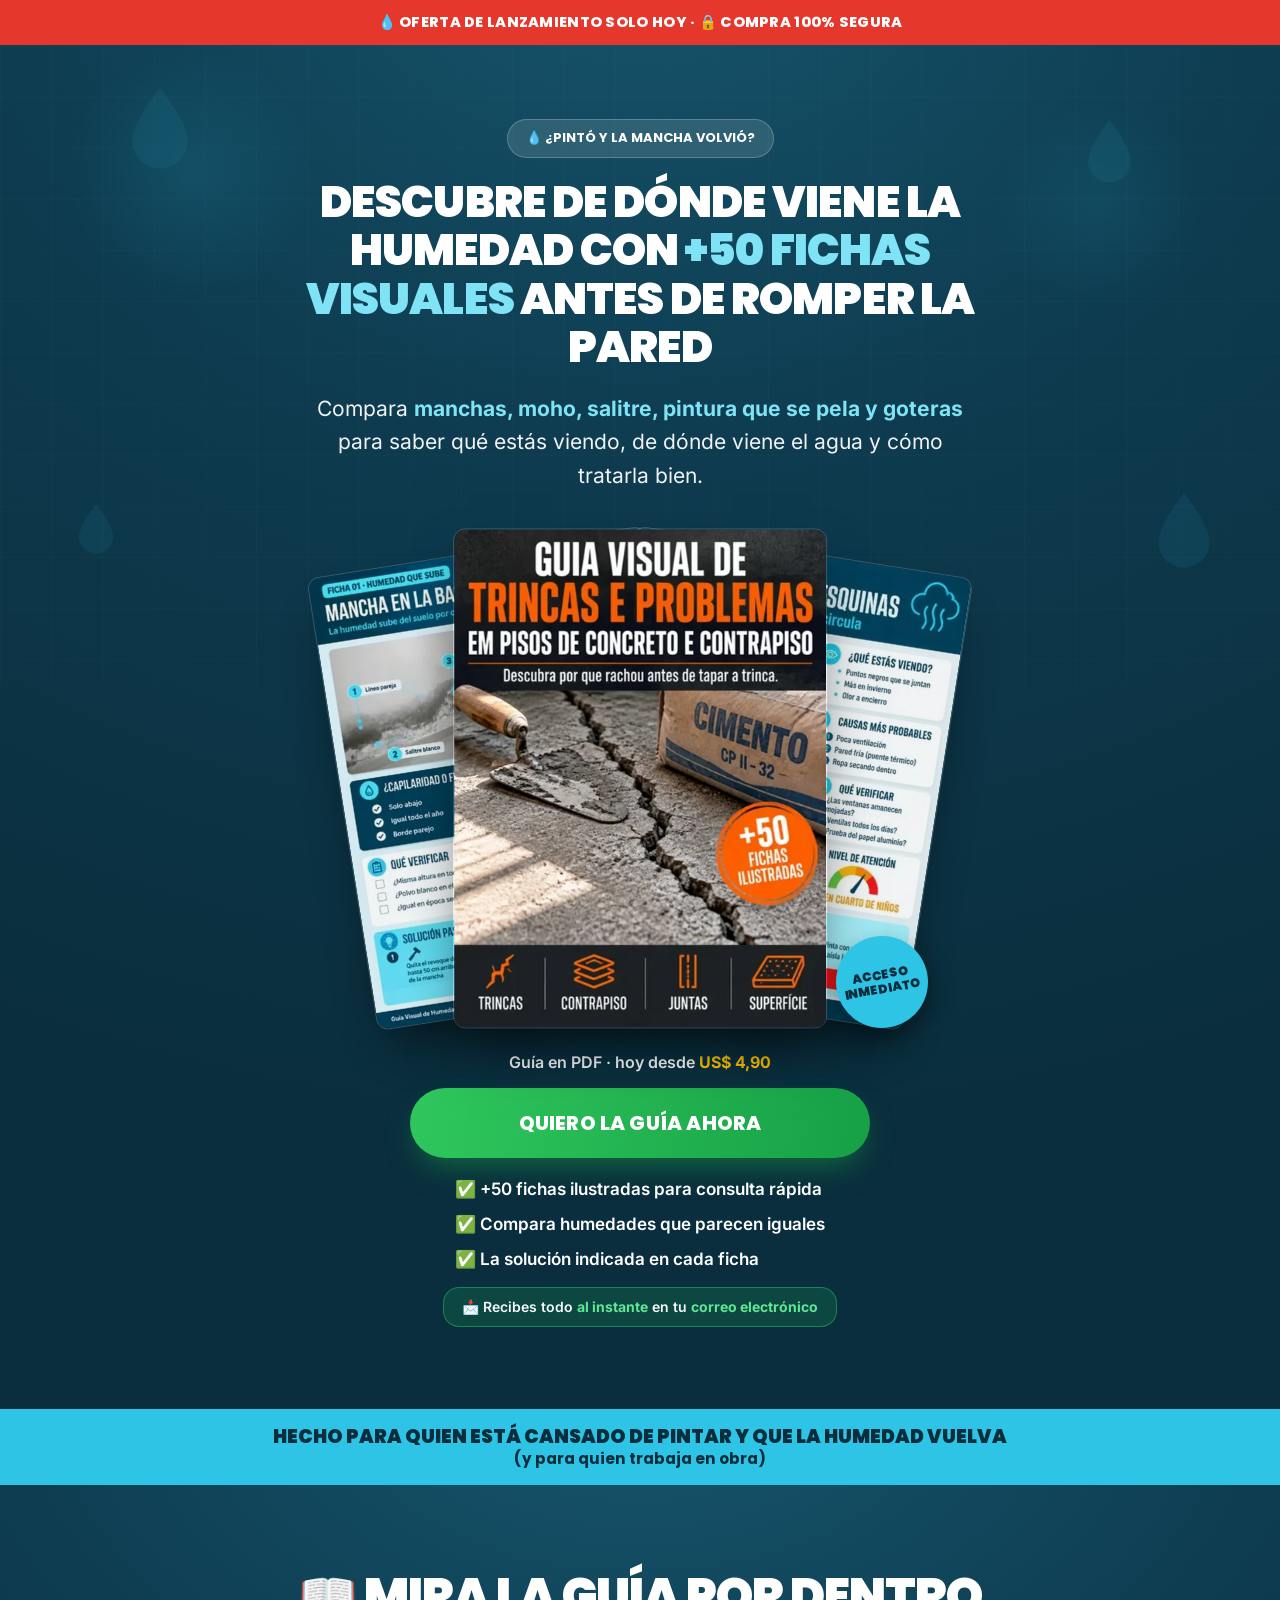
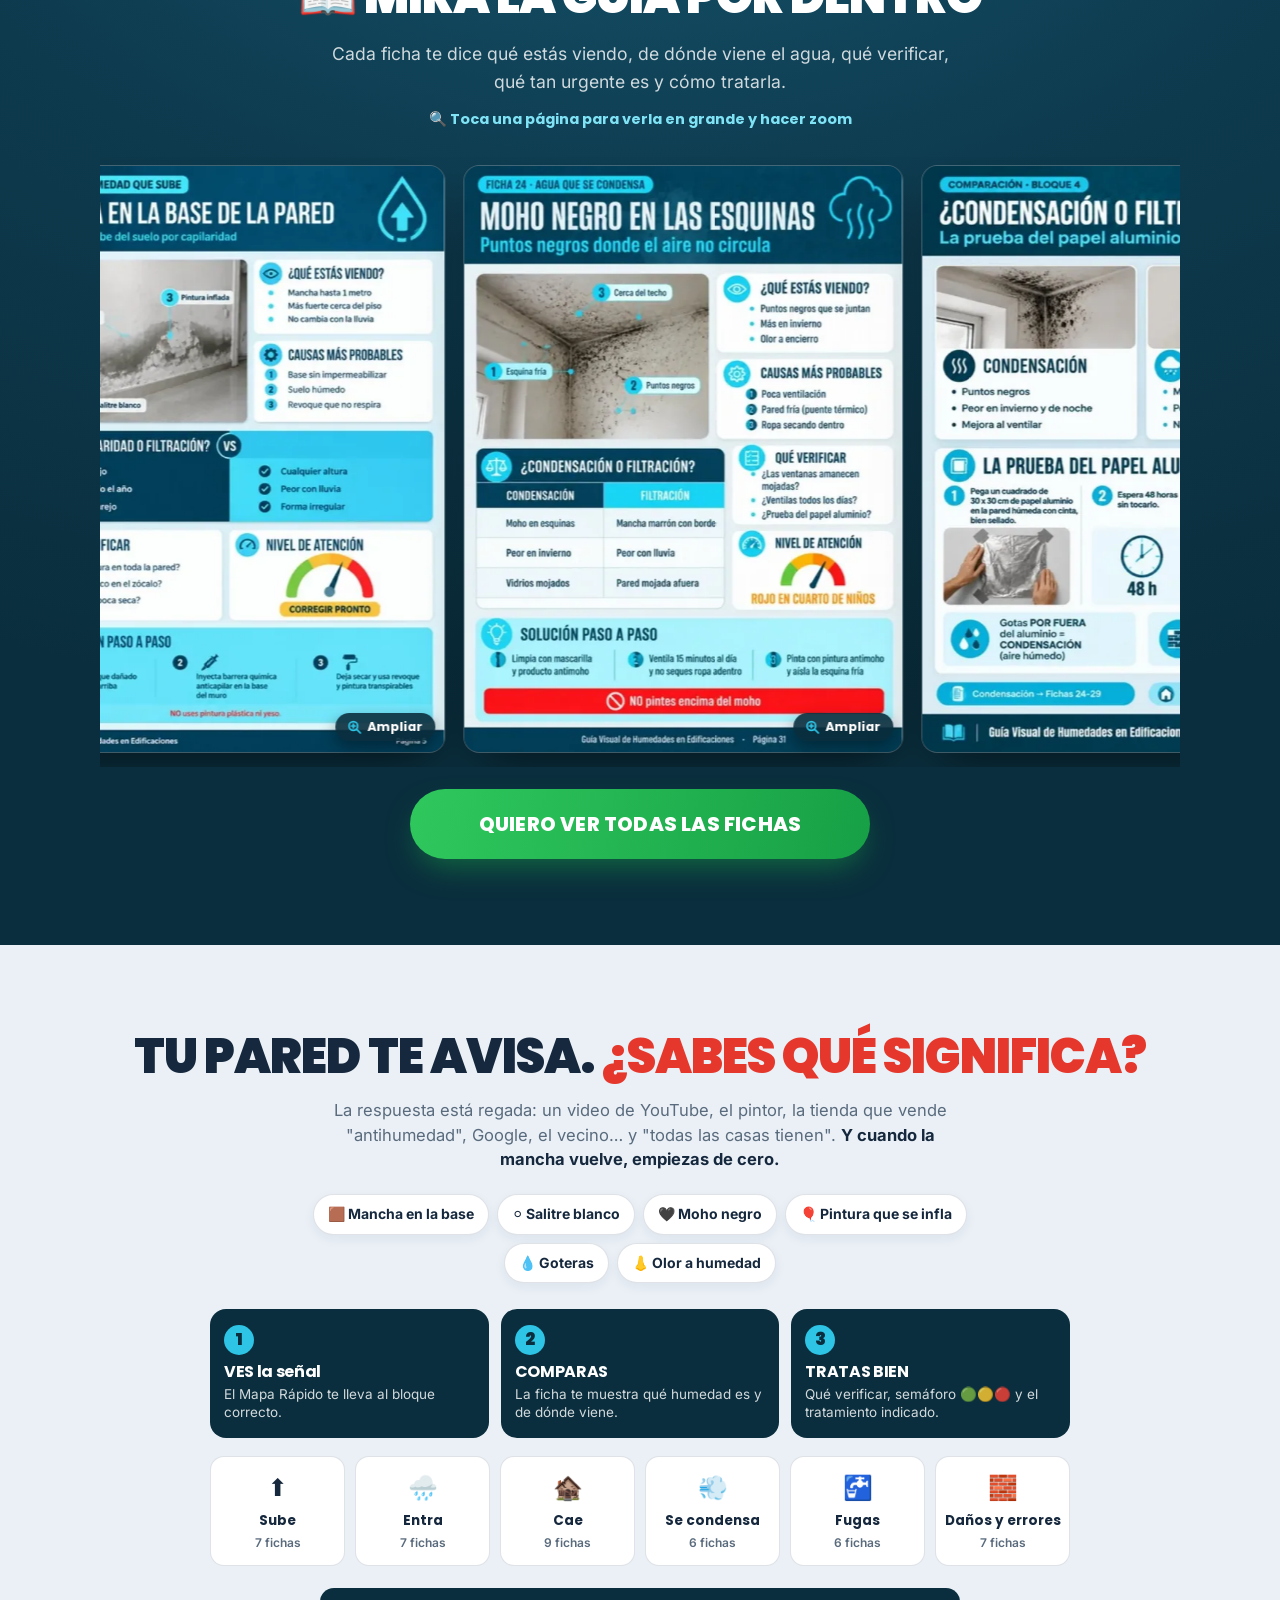
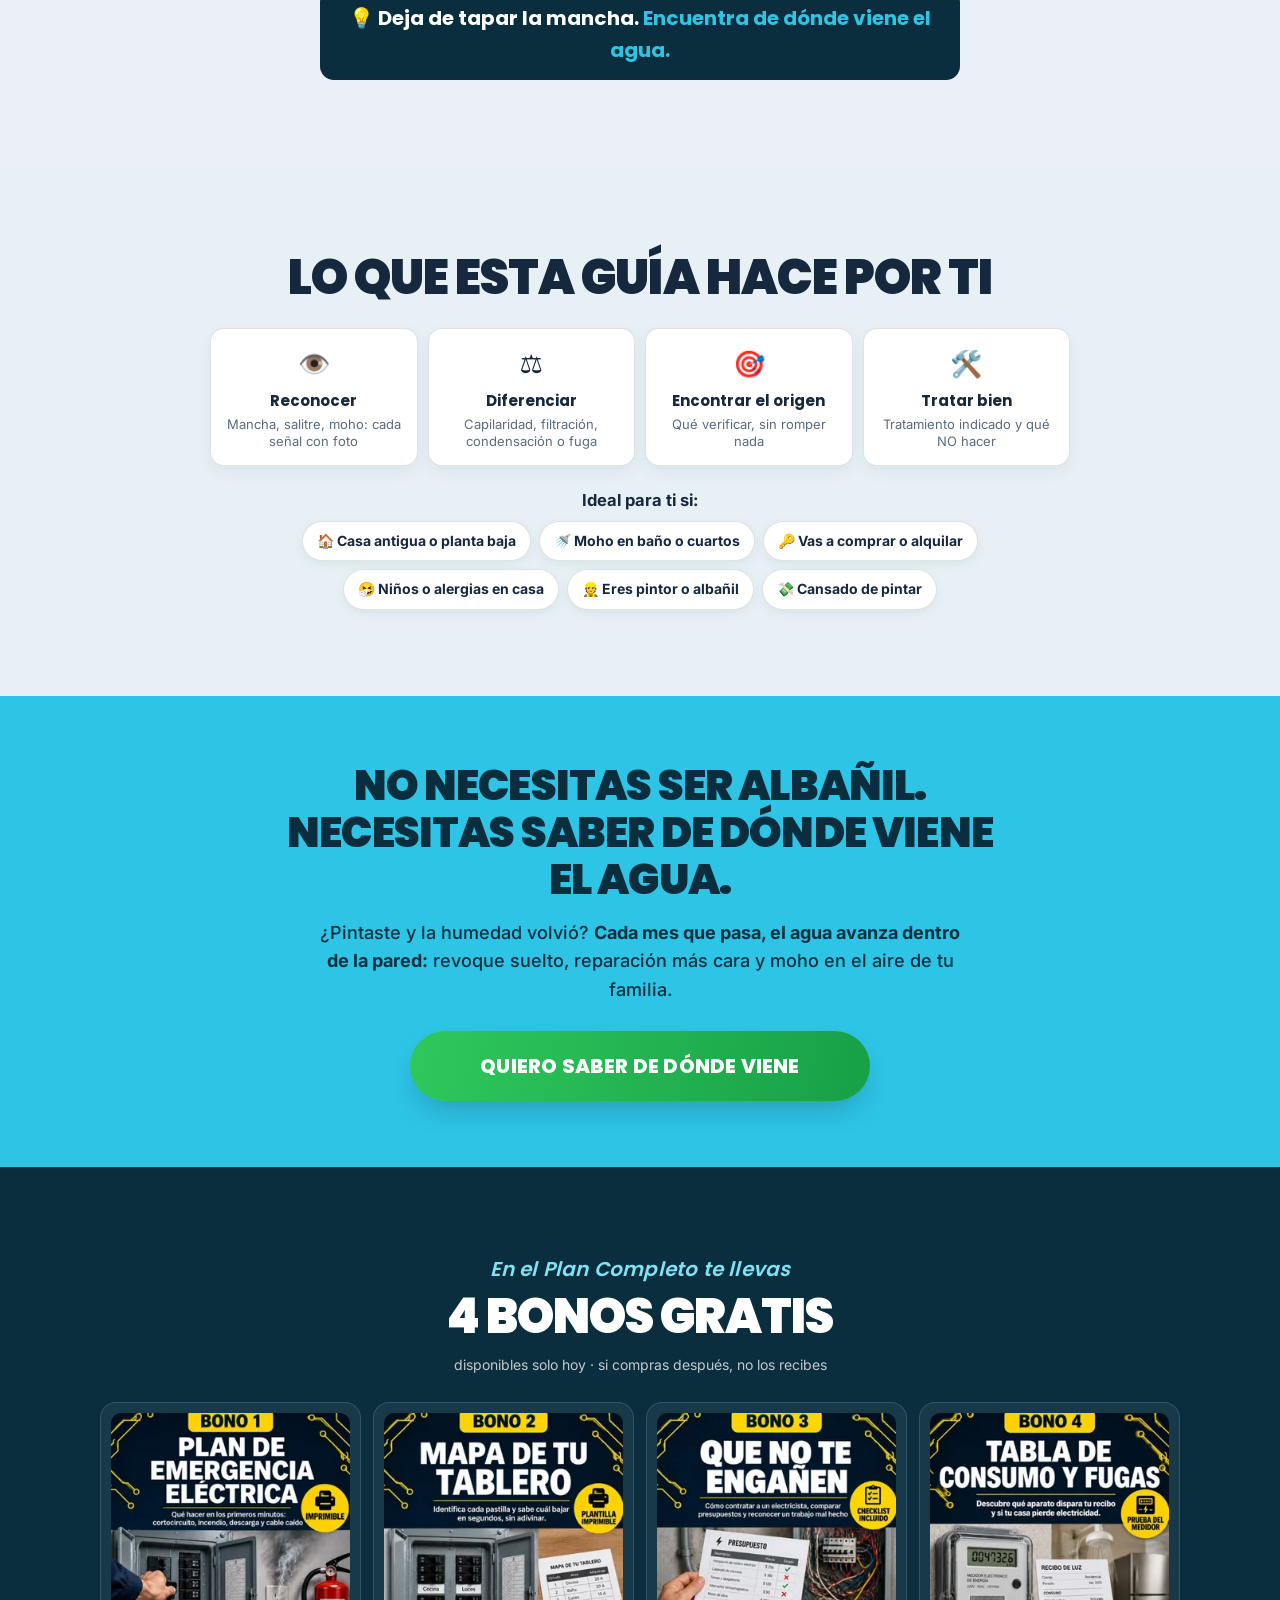
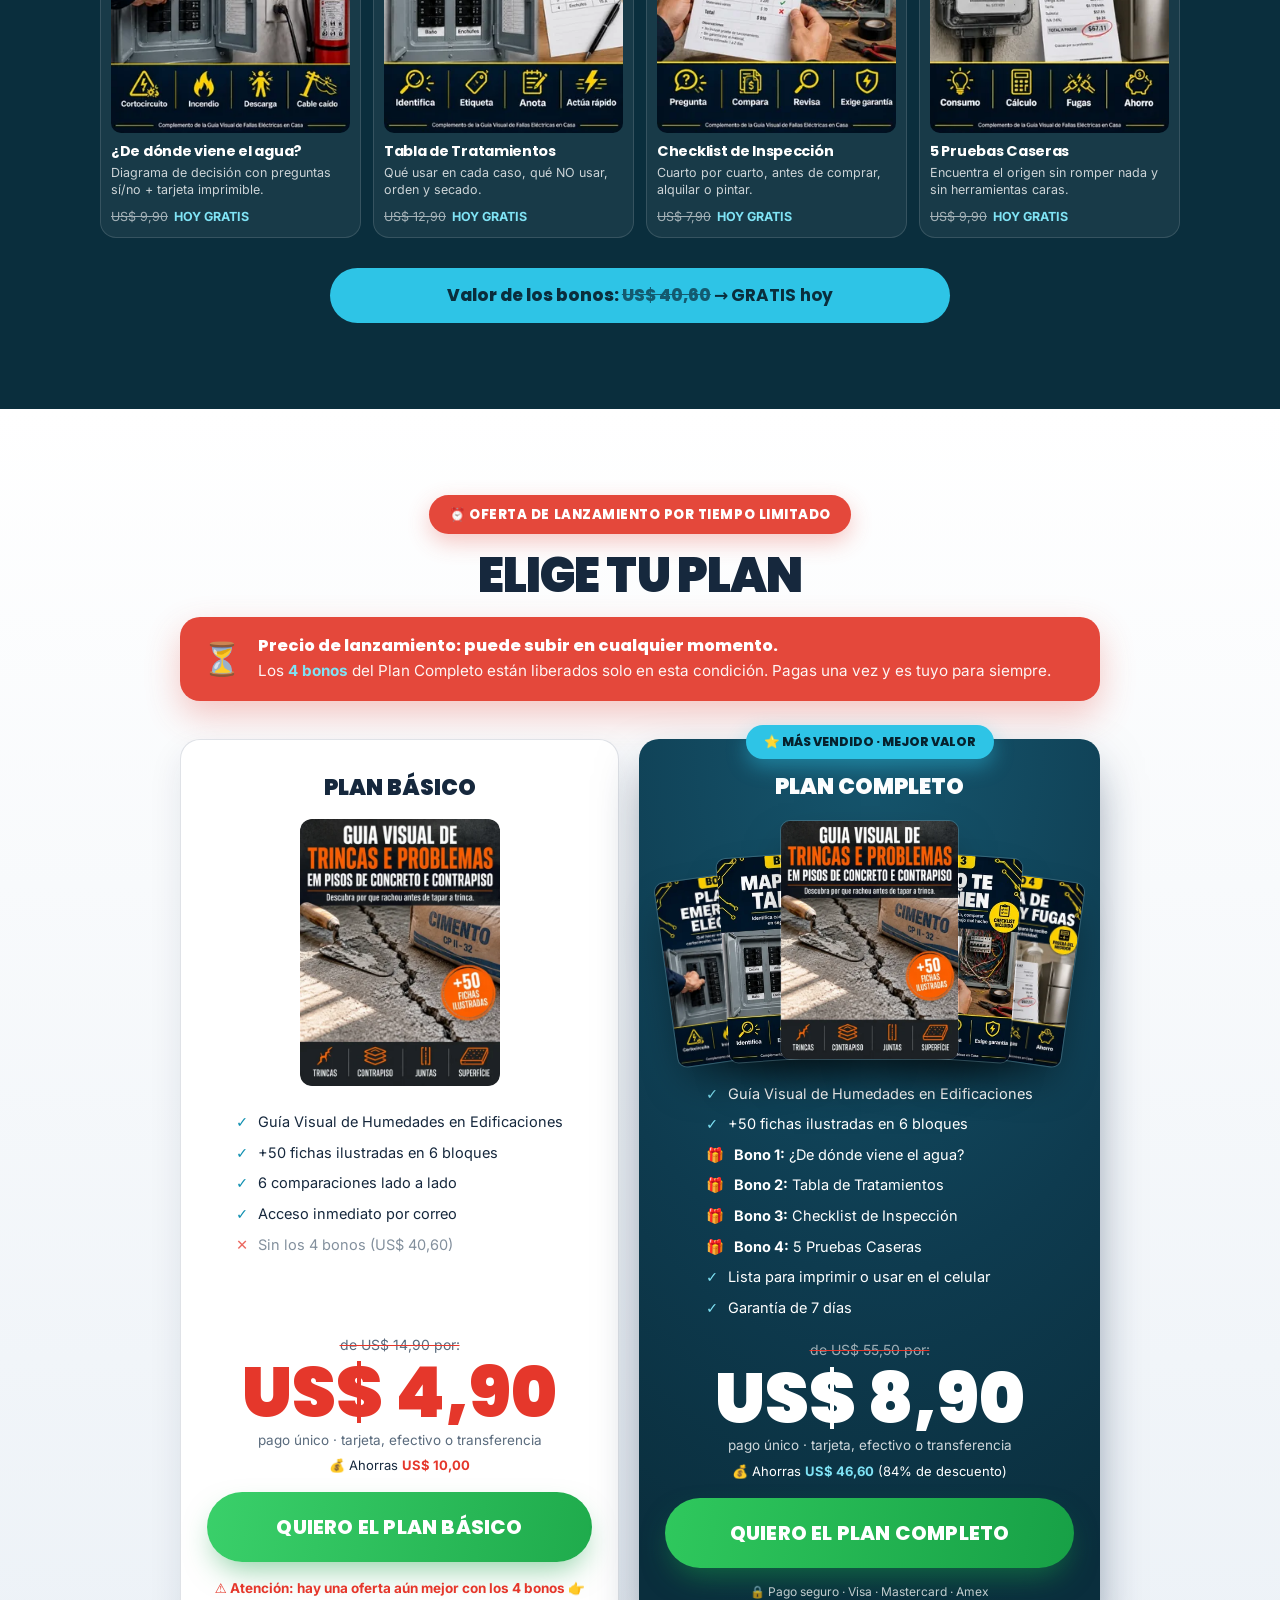
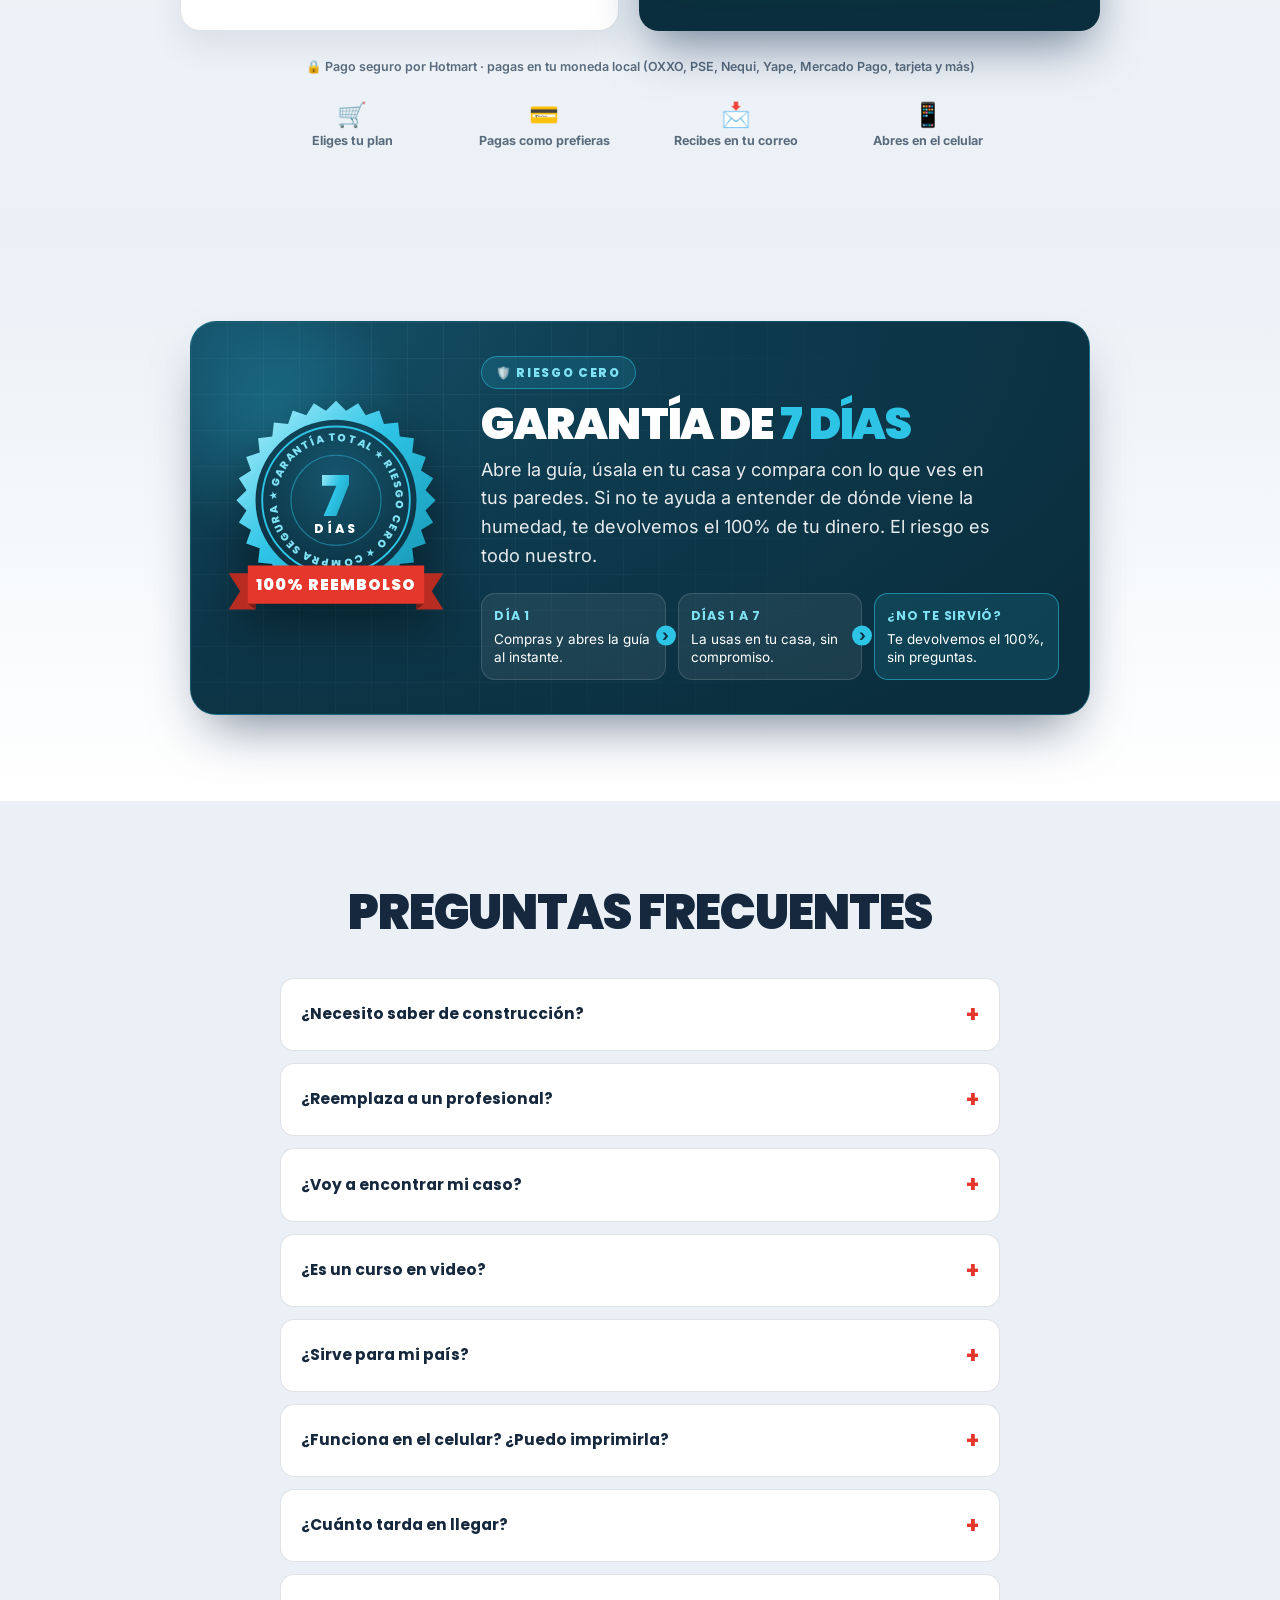
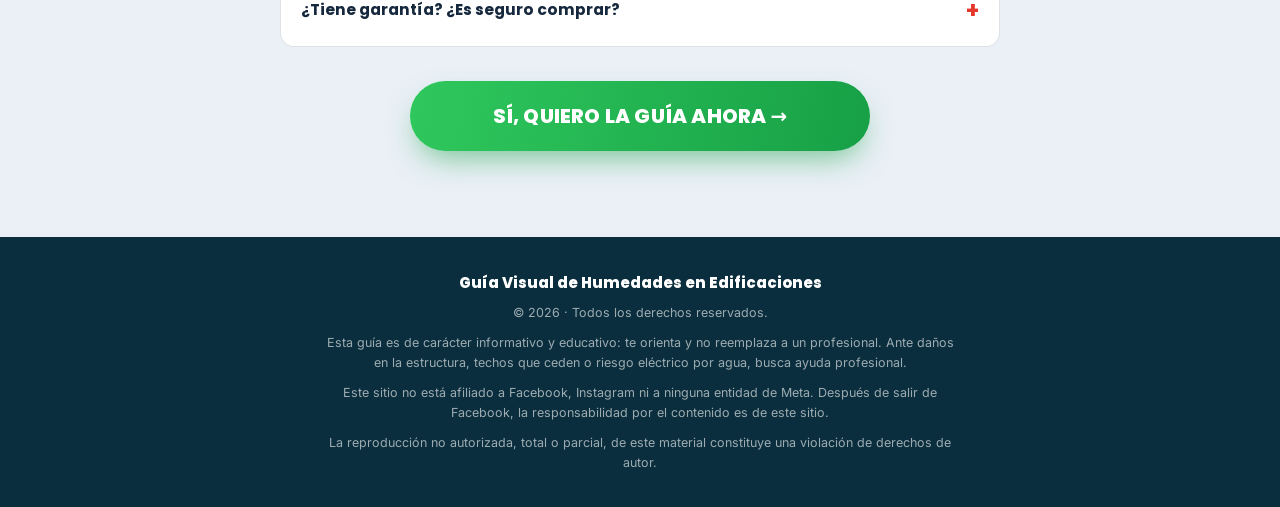
==== commit b1377405: "Checkout Hotmart (moeda local) + precos 8,90/7,90 Co-Authored-By: Claude Opus 5.5 <noreply@anthropic" ====
--- a/index.html
+++ b/index.html
@@ -1,19 +1,19 @@
 <!DOCTYPE html>
-<html lang="pt-BR">
+<html lang="es">
 <head>
 <meta charset="utf-8">
 <meta name="viewport" content="width=device-width, initial-scale=1">
-<title>Guia Visual de Trincas e Problemas em Pisos</title>
-<meta name="description" content="+50 fichas ilustradas para descobrir por que o piso rachou: fissuras, trincas, contrapiso soltando pó, som oco, juntas e afundamentos. Com o conserto certo.">
-<meta property="og:title" content="Guia Visual de Trincas e Problemas em Pisos">
-<meta property="og:description" content="Antes de tapar a trinca, descubra por que ela abriu. +50 fichas ilustradas.">
+<title>Guía Visual de Humedades en Edificaciones</title>
+<meta name="description" content="+50 fichas ilustradas para descubrir de dónde viene la humedad: manchas, moho, salitre, pintura que se pela y goteras. Antes de romper la pared.">
+<meta property="og:title" content="Guía Visual de Humedades en Edificaciones">
+<meta property="og:description" content="Descubre de dónde viene el agua antes de romper la pared. +50 fichas ilustradas.">
 <meta property="og:type" content="product">
 <meta property="og:image" content="assets/img/guia-capa.webp">
-<link rel="icon" href="data:image/svg+xml,%3Csvg xmlns='http://www.w3.org/2000/svg' viewBox='0 0 100 100'%3E%3Crect width='100' height='100' rx='20' fill='%230E3B4F'/%3E%3Cpath d='M56 10 40 40l14 10-18 26 10 14-10 10' fill='none' stroke='%23FF7A00' stroke-width='9' stroke-linecap='round' stroke-linejoin='round'/%3E%3C/svg%3E">
-<meta name="theme-color" content="#2B2F33">
+<link rel="icon" href="data:image/svg+xml,%3Csvg xmlns='http://www.w3.org/2000/svg' viewBox='0 0 100 100'%3E%3Crect width='100' height='100' rx='20' fill='%230E3B4F'/%3E%3Cpath d='M50 14C50 14 24 46 24 64a26 26 0 0 0 52 0C76 46 50 14 50 14z' fill='%232EC4E6'/%3E%3C/svg%3E">
+<meta name="theme-color" content="#0E3B4F">
 <link rel="preconnect" href="https://connect.facebook.net">
 <link rel="preconnect" href="https://cdn.utmify.com.br">
-<link rel="preconnect" href="https://ggcheckout.app">
+<link rel="preconnect" href="https://pay.hotmart.com">
 <link rel="preload" as="image" href="assets/img/guia-capa.webp" imagesrcset="assets/img/guia-capa-480.webp 480w, assets/img/guia-capa.webp 600w" imagesizes="(max-width:640px) 250px, 380px" fetchpriority="high">
 <link rel="preload" as="font" type="font/woff2" href="assets/fonts/pxiByp8kv8JHgFVrLBT5Z1xlFQ-df089f64.woff2" crossorigin>
 <link rel="preload" as="font" type="font/woff2" href="assets/fonts/pxiByp8kv8JHgFVrLDD4Z1xlFQ-d0e6a9ae.woff2" crossorigin>
@@ -29,11 +29,11 @@
 t.src=v;s=b.getElementsByTagName(e)[0];
 s.parentNode.insertBefore(t,s)}(window, document,'script',
 'https://connect.facebook.net/en_US/fbevents.js');
-fbq('init', '4311866678947091');
+fbq('init', '2599036663854616');
 fbq('track', 'PageView');
 </script>
 <noscript><img height="1" width="1" style="display:none"
-src="https://www.facebook.com/tr?id=4311866678947091&ev=PageView&noscript=1"
+src="https://www.facebook.com/tr?id=2599036663854616&ev=PageView&noscript=1"
 /></noscript>
 <!-- End Meta Pixel Code -->
 <!-- Microsoft Clarity -->
@@ -42,7 +42,7 @@
         c[a]=c[a]||function(){(c[a].q=c[a].q||[]).push(arguments)};
         t=l.createElement(r);t.async=1;t.src="https://www.clarity.ms/tag/"+i;
         y=l.getElementsByTagName(r)[0];var go=function(){y.parentNode.insertBefore(t,y);};if(l.readyState==="complete")go();else c.addEventListener("load",go);
-    })(window, document, "clarity", "script", "zdszqq1azg");
+    })(window, document, "clarity", "script", "zdsy2u6k47");
 </script>
 <!-- End Microsoft Clarity -->
 <style>
@@ -59,10 +59,10 @@
 </style>
 <style>
 :root{
-  --primary:#1E2124; --primary-2:#2B2F33; --primary-3:#3A4046;
-  --gold:#FF7A00; --gold-2:#FFA347;
+  --primary:#0A2E3D; --primary-2:#0E3B4F; --primary-3:#16566E;
+  --gold:#2EC4E6; --gold-2:#7FE3F5;
   --coral:#E5372B; --coral-2:#ff6a4d;
-  --teal:#E86A00; --sky:#4aa8c4;
+  --teal:#0E8FB0; --sky:#4aa8c4;
   --ink:#16283d; --muted:#5a6b7d; --line:rgba(11,37,69,.13);
   --lav:#eaf0f6; --peach:#f9f1e7; --mint:#e7f1f5; --pink:#fbf0e8; --white:#ffffff;
   --fh:'Poppins','Poppins Fallback',system-ui,sans-serif; --fb:'Inter','Inter Fallback',system-ui,sans-serif;
@@ -134,7 +134,7 @@
 .rcard .big{font-family:var(--fh);font-weight:900;font-size:44px;line-height:1;background:linear-gradient(120deg,var(--gold-2),var(--coral-2));-webkit-background-clip:text;background-clip:text;color:transparent}
 .rcard h3{font-size:17px;margin:10px 0 8px;color:#fff}
 .rcard p{font-size:14.5px;color:rgba(255,255,255,.8)}
-.bigidea{max-width:760px;margin:38px auto 0;border:1px dashed rgba(255,122,0,.5);border-radius:var(--r);padding:24px 26px;background:rgba(255,122,0,.07)}
+.bigidea{max-width:760px;margin:38px auto 0;border:1px dashed rgba(46,196,230,.5);border-radius:var(--r);padding:24px 26px;background:rgba(46,196,230,.07)}
 .bigidea .lbl{font-family:var(--fh);font-weight:800;font-size:11.5px;letter-spacing:.16em;text-transform:uppercase;color:var(--gold-2)}
 .bigidea p{font-family:var(--fh);font-weight:900;font-size:clamp(20px,3.6vw,30px);margin-top:8px;line-height:1.16}
 .rota-photo{max-width:560px;margin:34px auto 0;border-radius:18px;overflow:hidden;box-shadow:0 26px 54px -18px rgba(0,0,0,.6);border:1px solid rgba(255,255,255,.16)}
@@ -197,7 +197,7 @@
 .bonus .h2{color:#fff}
 .bonsub{font-family:var(--fh);font-style:italic;font-weight:600;font-size:clamp(16px,2.6vw,20px);color:var(--gold-2);margin:0 0 6px;letter-spacing:.01em}
 .boncard{background:rgba(255,255,255,.06);border:1px solid rgba(255,255,255,.13);border-radius:var(--r);padding:24px;text-align:left;position:relative}
-.boncard .tag{position:absolute;top:-11px;left:20px;background:var(--gold);color:#1d1d1d;font-family:var(--fh);font-weight:800;font-size:12px;padding:5px 13px;border-radius:var(--rr)}
+.boncard .tag{position:absolute;top:-11px;left:20px;background:var(--gold);color:#06222E;font-family:var(--fh);font-weight:800;font-size:12px;padding:5px 13px;border-radius:var(--rr)}
 .boncard .bonimg{aspect-ratio:5/4;margin:8px 0 18px;border-radius:14px;overflow:hidden;border:1px solid rgba(255,255,255,.16);background:#fff}
 .boncard .bonimg img{width:100%;height:100%;object-fit:cover;object-position:top center;display:block}
 .boncard h3{color:#fff;font-size:17.5px;margin:8px 0 8px}
@@ -217,7 +217,7 @@
 .plan:not(.feat) .planimg{border-color:var(--line)}
 .plan .planimg img{width:100%;height:auto;display:block}
 .plan.feat .pn{color:#fff}
-.feat .fbadge{position:absolute;top:-14px;left:50%;transform:translateX(-50%);background:var(--gold);color:#1d1d1d;font-family:var(--fh);font-weight:800;font-size:12.5px;padding:7px 18px;border-radius:var(--rr);white-space:nowrap;box-shadow:0 8px 20px rgba(255,122,0,.42)}
+.feat .fbadge{position:absolute;top:-14px;left:50%;transform:translateX(-50%);background:var(--gold);color:#06222E;font-family:var(--fh);font-weight:800;font-size:12.5px;padding:7px 18px;border-radius:var(--rr);white-space:nowrap;box-shadow:0 8px 20px rgba(46,196,230,.42)}
 .plist{list-style:none;margin:18px 0;padding:0;display:flex;flex-direction:column;gap:11px;flex:1}
 .plist li{display:flex;gap:10px;font-size:14.5px;line-height:1.35}
 .plist li .c{color:var(--teal);flex:0 0 auto;font-weight:800}
@@ -288,7 +288,7 @@
 .mqzoom img{width:100%;height:auto;display:block;border-radius:16px;background:rgba(255,255,255,.07);box-shadow:0 22px 46px -16px rgba(0,0,0,.55);border:1px solid rgba(255,255,255,.16);transition:transform .25s ease}
 .mqzoom:hover img{transform:translateY(-5px)}
 .mqzoom:focus-visible{outline:3px solid var(--gold);outline-offset:4px}
-.mqzoom::after{content:"Ampliar";position:absolute;right:10px;bottom:12px;padding:8px 13px 8px 32px;border-radius:999px;background:rgba(30,33,36,.9) url("data:image/svg+xml,%3Csvg xmlns='http://www.w3.org/2000/svg' viewBox='0 0 24 24' fill='none' stroke='%23FF7A00' stroke-width='2.6' stroke-linecap='round'%3E%3Ccircle cx='10.5' cy='10.5' r='6.5'/%3E%3Cpath d='M15.5 15.5 21 21M10.5 7.8v5.4M7.8 10.5h5.4'/%3E%3C/svg%3E") no-repeat 11px 50%/16px 16px;color:#fff;font-family:var(--fh);font-weight:700;font-size:12.5px;line-height:1;box-shadow:0 6px 16px rgba(0,0,0,.35);pointer-events:none}
+.mqzoom::after{content:"Ampliar";position:absolute;right:10px;bottom:12px;padding:8px 13px 8px 32px;border-radius:999px;background:rgba(10,46,61,.9) url("data:image/svg+xml,%3Csvg xmlns='http://www.w3.org/2000/svg' viewBox='0 0 24 24' fill='none' stroke='%232EC4E6' stroke-width='2.6' stroke-linecap='round'%3E%3Ccircle cx='10.5' cy='10.5' r='6.5'/%3E%3Cpath d='M15.5 15.5 21 21M10.5 7.8v5.4M7.8 10.5h5.4'/%3E%3C/svg%3E") no-repeat 11px 50%/16px 16px;color:#fff;font-family:var(--fh);font-weight:700;font-size:12.5px;line-height:1;box-shadow:0 6px 16px rgba(0,0,0,.35);pointer-events:none}
 .mqhint{margin:12px auto 0;font-family:var(--fh);font-weight:700;font-size:14.5px;color:var(--gold-2)}
 /* pop-up: oferta do Plano Completo ao escolher o Básico */
 .up{position:fixed;inset:0;z-index:9998;display:flex;align-items:center;justify-content:center;padding:18px;background:rgba(5,10,19,.74);-webkit-backdrop-filter:blur(4px);backdrop-filter:blur(4px);opacity:0;transition:opacity .22s ease;overscroll-behavior:contain}
@@ -296,8 +296,8 @@
 .up.open{opacity:1}
 .up-box{position:relative;width:100%;max-width:440px;max-height:calc(100vh - 36px);overflow:auto;background:#fff;border-radius:24px;box-shadow:0 40px 90px -20px rgba(0,0,0,.7);transform:translateY(24px) scale(.97);transition:transform .3s cubic-bezier(.2,.9,.3,1.2);-webkit-overflow-scrolling:touch}
 .up.open .up-box{transform:none}
-.up-top{position:relative;text-align:center;color:#fff;padding:22px 22px 0;background:radial-gradient(120% 100% at 50% 0,#3A4046 0,#2B2F33 55%,#1E2124 100%);border-radius:24px 24px 0 0}
-.up-top::after{content:"";position:absolute;left:0;right:0;bottom:0;height:12px;background:repeating-linear-gradient(-45deg,#FF7A00 0 14px,#1E2124 14px 28px)}
+.up-top{position:relative;text-align:center;color:#fff;padding:22px 22px 0;background:radial-gradient(120% 100% at 50% 0,#16566E 0,#0E3B4F 55%,#0A2E3D 100%);border-radius:24px 24px 0 0}
+.up-top::after{content:"";position:absolute;left:0;right:0;bottom:0;height:12px;background:repeating-linear-gradient(-45deg,#2EC4E6 0 14px,#0A2E3D 14px 28px)}
 .up-x{position:absolute;top:12px;right:12px;width:38px;height:38px;padding:0;border-radius:50%;border:1px solid rgba(255,255,255,.25);background:rgba(255,255,255,.12);color:#fff;display:grid;place-items:center;cursor:pointer;z-index:2}
 .up-x svg{width:18px;height:18px}
 .up-x:hover{background:rgba(255,255,255,.25)}
@@ -306,7 +306,7 @@
 @keyframes upPulse{50%{opacity:.25;transform:scale(.7)}}
 .up-h{font-family:var(--fh);font-weight:900;font-size:clamp(21px,5.6vw,25px);line-height:1.14;margin:12px auto 0;max-width:340px;letter-spacing:-.01em;text-wrap:balance}
 .up-h span{color:var(--gold)}
-.up-h em{font-style:normal;color:#1E2124;background:var(--gold);padding:0 7px;border-radius:7px;white-space:nowrap}
+.up-h em{font-style:normal;color:#0A2E3D;background:var(--gold);padding:0 7px;border-radius:7px;white-space:nowrap}
 .up-img{display:block;width:100%;max-width:330px;height:auto;margin:10px auto -4px;position:relative;z-index:1;filter:drop-shadow(0 14px 18px rgba(0,0,0,.35))}
 .up-body{padding:16px 22px 18px;text-align:center}
 .up-list{list-style:none;margin:0 auto;padding:0;max-width:330px;text-align:left;font-family:var(--fb);font-size:14.5px;line-height:1.35;color:var(--ink)}
@@ -315,7 +315,7 @@
 .up-price{display:flex;align-items:baseline;justify-content:center;gap:10px;margin-top:12px;font-family:var(--fh)}
 .up-price s{color:#8a97a6;font-weight:600;font-size:17px}
 .up-price strong{font-weight:900;font-size:38px;line-height:1;color:var(--primary);letter-spacing:-.02em}
-.up-note{display:inline-block;margin:8px 0 0;background:#FFF0E0;color:#6B3300;border:1px solid #FFC890;font-family:var(--fb);font-weight:700;font-size:12.5px;padding:6px 12px;border-radius:999px}
+.up-note{display:inline-block;margin:8px 0 0;background:#E3F8FD;color:#0A4A5E;border:1px solid #9FE6F5;font-family:var(--fb);font-weight:700;font-size:12.5px;padding:6px 12px;border-radius:999px}
 .up-yes{display:flex;align-items:center;justify-content:center;gap:8px;width:100%;margin-top:14px;padding:17px 16px;border-radius:16px;background:linear-gradient(100deg,#2fc85d,#17a046);color:#fff;text-decoration:none;font-family:var(--fh);font-weight:800;font-size:16.5px;line-height:1.15;box-shadow:0 14px 28px -10px rgba(23,160,70,.75);animation:upBeat 1.8s ease-in-out infinite}
 .up-yes:hover{filter:brightness(1.06)}
 @keyframes upBeat{0%,100%{transform:scale(1)}50%{transform:scale(1.035)}}
@@ -324,7 +324,6 @@
 .up-x:focus-visible,.up-yes:focus-visible,.up-no:focus-visible{outline:3px solid var(--gold);outline-offset:3px}
 @media(max-width:560px){.up{align-items:flex-end;padding:0}.up-box{max-width:none;max-height:94vh;border-radius:24px 24px 0 0;transform:translateY(100%)}.up-body{padding-bottom:max(18px,env(safe-area-inset-bottom))}}
 @media(max-height:700px){.up-top{padding-top:16px}.up-h{font-size:21px;margin-top:9px}.up-img{max-width:205px;margin-top:6px}.up-body{padding-top:12px}.up-list{font-size:13.5px}.up-list li{padding:2px 0}.up-price{margin-top:8px}.up-price strong{font-size:32px}.up-yes{margin-top:10px;padding:15px}.up-no{margin-top:8px}.up-safe{margin-top:4px}}
-@media(max-height:620px){.up-top{padding-top:12px}.up-tag{font-size:11.5px;padding:6px 12px}.up-h{font-size:19px;margin-top:7px}.up-img{max-width:150px;margin-top:4px}.up-body{padding-top:10px}.up-list{font-size:13px;line-height:1.28}.up-list li{padding:1px 0}.up-note,.up-safe{display:none}.up-price{margin-top:6px}.up-price strong{font-size:29px}.up-yes{margin-top:8px;padding:13px;font-size:15.5px}.up-no{margin-top:4px;font-size:13px}}
 @media(prefers-reduced-motion:reduce){.up-yes,.up-tag i{animation:none}.up-box{transition:none}}
 /* lightbox (zoom das páginas) */
 html.lb-lock,html.lb-lock body{overflow:hidden}
@@ -348,22 +347,22 @@
 .lb-spin{position:absolute;left:50%;top:50%;z-index:2;width:34px;height:34px;margin:-17px 0 0 -17px;border:3px solid rgba(255,255,255,.3);border-top-color:var(--gold);border-radius:50%;animation:lbspin .8s linear infinite;display:none}
 .lb-stage.loading .lb-spin{display:block}
 @keyframes lbspin{to{transform:rotate(360deg)}}
-.lb-nav{position:absolute;top:50%;z-index:3;width:48px;height:48px;margin-top:-24px;padding:0;border-radius:50%;border:1px solid rgba(255,255,255,.22);background:rgba(30,33,36,.8);color:#fff;display:grid;place-items:center;cursor:pointer}
+.lb-nav{position:absolute;top:50%;z-index:3;width:48px;height:48px;margin-top:-24px;padding:0;border-radius:50%;border:1px solid rgba(255,255,255,.22);background:rgba(10,46,61,.8);color:#fff;display:grid;place-items:center;cursor:pointer}
 .lb-nav svg{width:24px;height:24px}
 .lb-nav:hover{background:var(--primary-3)}
 .lb-prev{left:14px}.lb-next{right:14px}
 .lb-bottom{position:relative;z-index:3;display:flex;flex-direction:column;align-items:center;gap:9px;padding:10px 16px;padding-bottom:max(14px,env(safe-area-inset-bottom))}
 .lb-hint{margin:0;color:rgba(255,255,255,.8);font-family:var(--fb);font-size:13px;line-height:1.35;text-align:center;transition:opacity .6s}
 .lb-cta{display:inline-flex;align-items:center;justify-content:center;gap:8px;background:linear-gradient(100deg,#2fc85d,#17a046);color:#fff;text-decoration:none;font-family:var(--fh);font-weight:800;font-size:15px;line-height:1;padding:14px 26px;border-radius:999px;box-shadow:0 12px 28px -10px rgba(23,160,70,.75)}
-@media(max-width:640px){.lb-nav{width:40px;height:40px;margin-top:-20px;background:rgba(30,33,36,.62)}.lb-prev{left:6px}.lb-next{right:6px}.lb-hint{font-size:12.5px}}
-
-/* ===== Pisos: extras ===== */
+@media(max-width:640px){.lb-nav{width:40px;height:40px;margin-top:-20px;background:rgba(10,46,61,.62)}.lb-prev{left:6px}.lb-next{right:6px}.lb-hint{font-size:12.5px}}
+
+/* ===== Humedades: extras ===== */
 .mock-hero{position:relative;width:100%;max-width:520px;height:clamp(330px,82vw,520px);margin:26px auto 6px}
 .mock-hero img{position:absolute;top:50%;width:auto;height:88%;border-radius:12px;box-shadow:0 28px 54px -16px rgba(0,0,0,.65);border:1px solid rgba(255,255,255,.18)}
 .mock-hero .mh-c{left:50%;height:96%;transform:translate(-50%,-50%);z-index:3}
 .mock-hero .mh-l{left:4%;transform:translateY(-50%) rotate(-9deg);z-index:1;opacity:.95}
 .mock-hero .mh-r{right:4%;transform:translateY(-50%) rotate(9deg);z-index:2;opacity:.95}
-.mh-seal{position:absolute;right:2%;bottom:2%;z-index:4;width:92px;height:92px;border-radius:50%;background:var(--gold);color:#1E2124;font-family:var(--fh);font-weight:900;font-size:12.5px;line-height:1.15;display:flex;align-items:center;justify-content:center;text-align:center;box-shadow:0 10px 24px rgba(0,0,0,.4);transform:rotate(-10deg)}
+.mh-seal{position:absolute;right:2%;bottom:2%;z-index:4;width:92px;height:92px;border-radius:50%;background:var(--gold);color:#0A2E3D;font-family:var(--fh);font-weight:900;font-size:12.5px;line-height:1.15;display:flex;align-items:center;justify-content:center;text-align:center;box-shadow:0 10px 24px rgba(0,0,0,.4);transform:rotate(-10deg)}
 .hero-bul{list-style:none;padding:0;margin:18px auto 0;display:flex;flex-direction:column;gap:8px;max-width:440px;text-align:left;font-size:clamp(15px,2.6vw,17px);font-weight:600}
 .strip{background:var(--gold);color:var(--primary);text-align:center;font-family:var(--fh);font-weight:900;font-size:clamp(14px,2.8vw,19px);padding:16px 18px;text-transform:uppercase;line-height:1.3}
 .strip span{display:block;font-weight:700;font-size:.8em;text-transform:none}
@@ -394,7 +393,7 @@
 .planimg.plain img{border-radius:10px;box-shadow:0 16px 32px -12px rgba(11,37,69,.45)}
 .upwarn{margin-top:16px;text-align:center;font-size:13.5px;font-weight:700;color:var(--coral)}
 .bonwarn{color:rgba(255,255,255,.75);font-size:14px;margin-top:10px}
-.boncard .bonimg{aspect-ratio:3/4;background:#1E2124}
+.boncard .bonimg{aspect-ratio:3/4;background:#0A2E3D}
 .boncard .bonimg img{object-fit:contain}
 .boncard .val b{color:var(--gold-2)}
 .bontotal{max-width:620px;margin:30px auto 0;background:var(--gold);color:var(--primary);border-radius:var(--rr);padding:14px 22px;font-family:var(--fh);font-weight:800;font-size:clamp(14px,2.6vw,17px)}
@@ -433,9 +432,9 @@
 
 /* ===== Garantía (arte) ===== */
 .gar{background:linear-gradient(180deg,var(--lav),#fff)}
-.garcard{position:relative;overflow:hidden;max-width:900px;margin:0 auto;display:grid;grid-template-columns:230px 1fr;gap:30px;align-items:center;padding:34px 30px;border-radius:26px;color:#fff;background:radial-gradient(120% 130% at 0% 0%,var(--primary-3),var(--primary-2) 45%,var(--primary));box-shadow:0 26px 54px -20px rgba(11,37,69,.6);border:1px solid rgba(255,122,0,.25)}
+.garcard{position:relative;overflow:hidden;max-width:900px;margin:0 auto;display:grid;grid-template-columns:230px 1fr;gap:30px;align-items:center;padding:34px 30px;border-radius:26px;color:#fff;background:radial-gradient(120% 130% at 0% 0%,var(--primary-3),var(--primary-2) 45%,var(--primary));box-shadow:0 26px 54px -20px rgba(11,37,69,.6);border:1px solid rgba(46,196,230,.25)}
 .garcard:before{content:"";position:absolute;inset:0;pointer-events:none;background-image:linear-gradient(rgba(255,255,255,.05) 1px,transparent 1px),linear-gradient(90deg,rgba(255,255,255,.05) 1px,transparent 1px);background-size:36px 36px;-webkit-mask-image:radial-gradient(circle at 20% 30%,#000,transparent 75%);mask-image:radial-gradient(circle at 20% 30%,#000,transparent 75%)}
-.garcard:after{content:"";position:absolute;width:260px;height:260px;left:-40px;top:-30px;border-radius:50%;background:radial-gradient(circle,rgba(255,122,0,.28),transparent 70%);pointer-events:none}
+.garcard:after{content:"";position:absolute;width:260px;height:260px;left:-40px;top:-30px;border-radius:50%;background:radial-gradient(circle,rgba(46,196,230,.28),transparent 70%);pointer-events:none}
 .seal{position:relative;z-index:1}
 .seal-svg{width:100%;height:auto;display:block;filter:drop-shadow(0 18px 26px rgba(0,0,0,.45));animation:sealFloat 4.5s ease-in-out infinite}
 .seal-svg .ring{transform-origin:120px 112px;animation:sealSpin 26s linear infinite}
@@ -444,13 +443,13 @@
 @keyframes sealSpin{to{transform:rotate(360deg)}}
 @keyframes sealShine{0%{transform:translateX(0) rotate(20deg)}60%,100%{transform:translateX(380px) rotate(20deg)}}
 .gartext{position:relative;z-index:1}
-.gartag{display:inline-block;background:rgba(255,122,0,.14);border:1px solid rgba(255,122,0,.5);color:var(--gold-2);font-family:var(--fh);font-weight:800;font-size:12px;letter-spacing:.14em;padding:6px 14px;border-radius:var(--rr)}
+.gartag{display:inline-block;background:rgba(46,196,230,.14);border:1px solid rgba(46,196,230,.5);color:var(--gold-2);font-family:var(--fh);font-weight:800;font-size:12px;letter-spacing:.14em;padding:6px 14px;border-radius:var(--rr)}
 .garcard h2{font-family:var(--fh);font-weight:900;font-size:clamp(28px,5vw,44px);line-height:1.05;margin:12px 0 8px;color:#fff;text-transform:uppercase}
 .garcard h2 span{color:var(--gold)}
 .garcard .garlead{font-size:clamp(15.5px,2.6vw,18px);color:rgba(255,255,255,.9);max-width:520px;margin-top:0}
 .garsteps{display:grid;grid-template-columns:repeat(3,1fr);gap:12px;margin-top:22px}
 .garsteps div{position:relative;background:rgba(255,255,255,.07);border:1px solid rgba(255,255,255,.14);border-radius:14px;padding:12px 12px 13px}
-.garsteps div:last-child{background:rgba(255,122,0,.13);border-color:rgba(255,122,0,.55)}
+.garsteps div:last-child{background:rgba(46,196,230,.13);border-color:rgba(46,196,230,.55)}
 .garsteps div:not(:last-child):after{content:"›";position:absolute;right:-11px;top:50%;transform:translateY(-52%);width:20px;height:20px;border-radius:50%;background:var(--gold);color:var(--primary);font-weight:900;font-size:16px;line-height:19px;text-align:center;z-index:2}
 .garsteps b{display:block;font-family:var(--fh);font-size:12.5px;letter-spacing:.06em;color:var(--gold-2)}
 .garsteps span{display:block;margin-top:4px;font-size:13.5px;line-height:1.35;color:#fff}
@@ -473,7 +472,7 @@
 @media(max-width:480px){.wa-note{max-width:330px}}
 .hero-bul{width:fit-content}
 .hero .hprice+.btn{margin-top:4px}@media(max-width:480px){.hero .sub{display:none}}.hero .btn+.hero-bul{margin-top:18px}
-.hprice{margin:12px auto 12px;font-size:16px;font-weight:600;color:rgba(255,255,255,.95)}.hprice b{color:#FF7A00;font-weight:900}
+.hprice{margin:12px auto 12px;font-size:16px;font-weight:600;color:rgba(255,255,255,.95)}.hprice b{color:#FFC400;font-weight:900}
 .cmini{max-width:640px;margin:14px auto 0;color:var(--muted);font-size:clamp(14.5px,2.4vw,16.5px);line-height:1.5}.cmini b{color:var(--ink)}
 .bigline{max-width:640px;margin:22px auto 0;background:var(--primary);color:#fff;border-radius:14px;padding:14px 18px;font-family:var(--fh);font-weight:700;font-size:clamp(16px,2.8vw,20px)}.bigline b{color:var(--gold)}
 .faz4{display:grid;grid-template-columns:repeat(4,1fr);gap:10px;max-width:860px;margin:24px auto 0}
@@ -487,194 +486,195 @@
 <!-- PIXEL: pegar aquí el código del píxel de Meta -->
 <body>
 
-<div class="topbar">⚡ OFERTA ESPECIAL SÓ HOJE · 🔒 COMPRA 100% SEGURA</div>
+<div class="topbar">💧 OFERTA DE LANZAMIENTO SOLO HOY · 🔒 COMPRA 100% SEGURA</div>
 
 <!-- HERO -->
 <section class="hero">
   <svg class="blueprint" viewBox="0 0 1200 600" preserveAspectRatio="xMidYMid slice" aria-hidden="true">
     <defs>
       <pattern id="bp" width="48" height="48" patternUnits="userSpaceOnUse"><path d="M48 0H0V48" fill="none" stroke="#ffffff" stroke-opacity=".07" stroke-width="1"></path></pattern>
-      <radialGradient id="glow" cx="50%" cy="50%" r="50%"><stop offset="0%" stop-color="#FF7A00" stop-opacity=".45"></stop><stop offset="100%" stop-color="#FF7A00" stop-opacity="0"></stop></radialGradient>
+      <radialGradient id="glow" cx="50%" cy="50%" r="50%"><stop offset="0%" stop-color="#2EC4E6" stop-opacity=".5"></stop><stop offset="100%" stop-color="#2EC4E6" stop-opacity="0"></stop></radialGradient>
     </defs>
     <rect width="1200" height="600" fill="url(#bp)"></rect>
-    <g fill="none" stroke="#FF7A00" stroke-opacity=".22" stroke-width="2.5"><path d="M0 120l60-10 30 30 50-20 40 25 60-15"/><path d="M1200 160l-70 5-25 30-60-10-40 20"/><path d="M0 500l80 10 35-30 60 20 50-15"/></g>
-    <circle cx="180" cy="120" r="120" fill="url(#glow)" opacity=".4"></circle>
-    <circle cx="1030" cy="150" r="100" fill="url(#glow)" opacity=".3"></circle>
+    <g fill="#2EC4E6" fill-opacity=".16"><path d="M150 40c0 0-26 32-26 50a26 26 0 0 0 52 0c0-18-26-50-26-50z"/><path d="M1040 70c0 0-20 25-20 39a20 20 0 0 0 40 0c0-14-20-39-20-39z"/><path d="M90 430c0 0-16 20-16 31a16 16 0 0 0 32 0c0-11-16-31-16-31z"/><path d="M1110 420c0 0-24 30-24 46a24 24 0 0 0 48 0c0-16-24-46-24-46z"/></g>
+    <circle cx="180" cy="120" r="120" fill="url(#glow)" opacity=".45"></circle>
+    <circle cx="1030" cy="150" r="100" fill="url(#glow)" opacity=".35"></circle>
   </svg>
   <div class="wrap hero-in">
-    <span class="pill">🧱 A TRINCA VOLTOU? O PISO ESTÁ OCO?</span>
-    <h1>DESCUBRA POR QUE SEU PISO RACHOU COM <span class="grad-text">+50 FICHAS VISUAIS</span> ANTES DE TAPAR A TRINCA</h1>
-    <p class="sub">Compare <b>fissuras, trincas, contrapiso soltando pó, som oco, juntas quebradas e afundamentos</b> para saber o que está vendo, a causa provável e o conserto certo.</p>
-    <div class="mock-hero" aria-label="Capa do guia e duas fichas">
-      <img fetchpriority="low" class="mh-l" decoding="async" srcset="assets/img/f01-mapa-480.webp 480w, assets/img/f01-mapa.webp 600w" sizes="(max-width:640px) 250px, 380px" src="assets/img/f01-mapa.webp" width="600" height="803" alt="Ficha Fissuras em mapa no contrapiso">
-      <img fetchpriority="low" class="mh-r" decoding="async" srcset="assets/img/f16-oco-480.webp 480w, assets/img/f16-oco.webp 600w" sizes="(max-width:640px) 250px, 380px" src="assets/img/f16-oco.webp" width="600" height="803" alt="Ficha Contrapiso oco">
-      <img class="mh-c" srcset="assets/img/guia-capa-480.webp 480w, assets/img/guia-capa.webp 600w" sizes="(max-width:640px) 250px, 380px" src="assets/img/guia-capa.webp" width="600" height="803" alt="Capa do Guia Visual de Trincas e Problemas em Pisos" fetchpriority="high">
-      <span class="mh-seal">ACESSO<br>IMEDIATO</span>
-    </div>
-    <div class="hprice">Guia em PDF · hoje a partir de <b>R$ 12,90</b></div>
-    <a href="#planos" class="btn" data-pv-cta="">QUERO O GUIA AGORA</a>
+    <span class="pill">💧 ¿PINTÓ Y LA MANCHA VOLVIÓ?</span>
+    <h1>DESCUBRE DE DÓNDE VIENE LA HUMEDAD CON <span class="grad-text">+50 FICHAS VISUALES</span> ANTES DE ROMPER LA PARED</h1>
+    <p class="sub">Compara <b>manchas, moho, salitre, pintura que se pela y goteras</b> para saber qué estás viendo, de dónde viene el agua y cómo tratarla bien.</p>
+    <div class="mock-hero" aria-label="Vista de la guía y sus fichas">
+      <img fetchpriority="low" class="mh-l" decoding="async" srcset="assets/img/f01-base-pared-480.webp 480w, assets/img/f01-base-pared.webp 600w" sizes="(max-width:640px) 250px, 380px" src="assets/img/f01-base-pared.webp" width="600" height="803" alt="Ficha Mancha en la base de la pared">
+      <img fetchpriority="low" class="mh-r" decoding="async" srcset="assets/img/f24-moho-480.webp 480w, assets/img/f24-moho.webp 600w" sizes="(max-width:640px) 250px, 380px" src="assets/img/f24-moho.webp" width="600" height="803" alt="Ficha Moho negro en esquinas">
+      <img class="mh-c" srcset="assets/img/guia-capa-480.webp 480w, assets/img/guia-capa.webp 600w" sizes="(max-width:640px) 250px, 380px" src="assets/img/guia-capa.webp" width="600" height="803" alt="Portada de la Guía Visual de Humedades en Edificaciones" fetchpriority="high">
+      <span class="mh-seal">ACCESO<br>INMEDIATO</span>
+    </div>
+    <div class="hprice">Guía en PDF · hoy desde <b>US$ 4,90</b></div>
+    <a href="#planos" class="btn" data-pv-cta="">QUIERO LA GUÍA AHORA</a>
     <ul class="hero-bul">
       <li>✅ +50 fichas ilustradas para consulta rápida</li>
-      <li>✅ Compare trincas que parecem iguais</li>
-      <li>✅ O conserto certo em cada ficha</li>
+      <li>✅ Compara humedades que parecen iguales</li>
+      <li>✅ La solución indicada en cada ficha</li>
     </ul>
-    <div class="wa-note"><span>📩 Você recebe tudo <b>na hora</b> no seu <b>e-mail</b></span></div>
+    <div class="wa-note"><span>📩 Recibes todo <b>al instante</b> en tu <b>correo electrónico</b></span></div>
   </div>
 </section>
 
-<!-- FEITO PARA -->
-<div class="strip">FEITO PARA QUEM TEM TRINCA OU PISO OCO EM CASA <span>(e para pedreiros, mestres de obra e técnicos)</span></div>
+<!-- HECHO PARA -->
+<div class="strip">HECHO PARA QUIEN ESTÁ CANSADO DE PINTAR Y QUE LA HUMEDAD VUELVA <span>(y para quien trabaja en obra)</span></div>
 
 <!-- POR DENTRO -->
 <section class="sec prev center">
   <div class="wrap">
-    <h2 class="h2">📖 VEJA O GUIA POR DENTRO</h2>
-    <p class="lead">Cada ficha mostra o que você está vendo, por que acontece, o que verificar, se é urgente e o conserto certo passo a passo.</p>
-    <p class="mqhint">🔍 Toque numa página para ver grande e dar zoom</p>
+    <h2 class="h2">📖 MIRA LA GUÍA POR DENTRO</h2>
+    <p class="lead">Cada ficha te dice qué estás viendo, de dónde viene el agua, qué verificar, qué tan urgente es y cómo tratarla.</p>
+    <p class="mqhint">🔍 Toca una página para verla en grande y hacer zoom</p>
     <div class="marquee" data-speed="40">
       <div class="mqtrack">
-        <div class="mqitem"><button type="button" class="mqzoom" data-i="0"><img data-src="assets/img/f01-mapa.webp" data-full="assets/img/hd/f01-mapa.webp" width="600" height="803" alt="Ficha 01: Fissuras em mapa no contrapiso"></button></div>
-        <div class="mqitem"><button type="button" class="mqzoom" data-i="1"><img data-src="assets/img/f05-ralo.webp" data-full="assets/img/hd/f05-ralo.webp" width="600" height="803" alt="Ficha 05: Trinca em volta de ralo ou pilar"></button></div>
-        <div class="mqitem"><button type="button" class="mqzoom" data-i="2"><img data-src="assets/img/f07-calcada.webp" data-full="assets/img/hd/f07-calcada.webp" width="600" height="803" alt="Ficha 07: Fissuras em calçada nova"></button></div>
-        <div class="mqitem"><button type="button" class="mqzoom" data-i="3"><img data-src="assets/img/f03-reta.webp" data-full="assets/img/hd/f03-reta.webp" width="600" height="803" alt="Ficha 03: Trinca reta no meio da placa"></button></div>
-        <div class="mqitem"><button type="button" class="mqzoom" data-i="4"><img data-src="assets/img/p03-escala.webp" data-full="assets/img/hd/p03-escala.webp" width="600" height="803" alt="Escala de atenção: quanto se preocupar"></button></div>
-        <div class="mqitem"><button type="button" class="mqzoom" data-i="5"><img data-src="assets/img/f04-cantos.webp" data-full="assets/img/hd/f04-cantos.webp" width="600" height="803" alt="Ficha 04: Trinca nos cantos"></button></div>
-        <div class="mqitem"><button type="button" class="mqzoom" data-i="6"><img data-src="assets/img/f15-po.webp" data-full="assets/img/hd/f15-po.webp" width="600" height="803" alt="Ficha 15: Contrapiso soltando pó"></button></div>
-        <div class="mqitem"><button type="button" class="mqzoom" data-i="7"><img data-src="assets/img/f02-1dia.webp" data-full="assets/img/hd/f02-1dia.webp" width="600" height="803" alt="Ficha 02: Trinca no 1º dia"></button></div>
-        <div class="mqitem"><button type="button" class="mqzoom" data-i="8"><img data-src="assets/img/f16-oco.webp" data-full="assets/img/hd/f16-oco.webp" width="600" height="803" alt="Ficha 16: Contrapiso oco"></button></div>
-        <div class="mqitem"><button type="button" class="mqzoom" data-i="9"><img data-src="assets/img/p02-mapa-rapido.webp" data-full="assets/img/hd/p02-mapa-rapido.webp" width="600" height="803" alt="Mapa rápido: o que você está vendo?"></button></div>
-        <div class="mqitem"><button type="button" class="mqzoom" data-i="10"><img data-src="assets/img/f06-emenda.webp" data-full="assets/img/hd/f06-emenda.webp" width="600" height="803" alt="Ficha 06: Trinca na emenda da concretagem"></button></div>
-        <div class="mqitem"><button type="button" class="mqzoom" data-i="11"><img data-src="assets/img/p04-antes.webp" data-full="assets/img/hd/p04-antes.webp" width="600" height="803" alt="Antes de começar: fotografe, meça e teste"></button></div>
+        <div class="mqitem"><button type="button" class="mqzoom" data-i="0"><img data-src="assets/img/f01-base-pared.webp" data-full="assets/img/hd/f01-base-pared.webp" width="600" height="803" alt="Ficha 01: Mancha en la base de la pared"></button></div>
+        <div class="mqitem"><button type="button" class="mqzoom" data-i="1"><img data-src="assets/img/f24-moho.webp" data-full="assets/img/hd/f24-moho.webp" width="600" height="803" alt="Ficha 24: Moho negro en esquinas"></button></div>
+        <div class="mqitem"><button type="button" class="mqzoom" data-i="2"><img data-src="assets/img/c-aluminio.webp" data-full="assets/img/hd/c-aluminio.webp" width="600" height="803" alt="Comparación: condensación o filtración, la prueba del papel aluminio"></button></div>
+        <div class="mqitem"><button type="button" class="mqzoom" data-i="3"><img data-src="assets/img/f15-techo.webp" data-full="assets/img/hd/f15-techo.webp" width="600" height="803" alt="Ficha 15: Mancha redonda en el techo"></button></div>
+        <div class="mqitem"><button type="button" class="mqzoom" data-i="4"><img data-src="assets/img/f08-lluvia.webp" data-full="assets/img/hd/f08-lluvia.webp" width="600" height="803" alt="Ficha 08: Mancha que aparece después de la lluvia"></button></div>
+        <div class="mqitem"><button type="button" class="mqzoom" data-i="5"><img data-src="assets/img/f41-pintar-encima.webp" data-full="assets/img/hd/f41-pintar-encima.webp" width="600" height="803" alt="Ficha 41: Error común, pintar encima"></button></div>
+        <div class="mqitem"><button type="button" class="mqzoom" data-i="6"><img data-src="assets/img/f30-fuga.webp" data-full="assets/img/hd/f30-fuga.webp" width="600" height="803" alt="Ficha 30: Mancha que crece sin llover"></button></div>
+        <div class="mqitem"><button type="button" class="mqzoom" data-i="7"><img data-src="assets/img/c-abajo.webp" data-full="assets/img/hd/c-abajo.webp" width="600" height="803" alt="Comparación: capilaridad, filtración o condensación en la parte baja"></button></div>
+        <div class="mqitem"><button type="button" class="mqzoom" data-i="8"><img data-src="assets/img/f21-techo-abomba.webp" data-full="assets/img/hd/f21-techo-abomba.webp" width="600" height="803" alt="Ficha 21: Techo que se abomba"></button></div>
+        <div class="mqitem"><button type="button" class="mqzoom" data-i="9"><img data-src="assets/img/f35-desague.webp" data-full="assets/img/hd/f35-desague.webp" width="600" height="803" alt="Ficha 35: Fuga de desagüe"></button></div>
+        <div class="mqitem"><button type="button" class="mqzoom" data-i="10"><img data-src="assets/img/p02-mapa.webp" data-full="assets/img/hd/p02-mapa.webp" width="600" height="803" alt="Mapa rápido: ¿de dónde viene el agua?"></button></div>
+        <div class="mqitem"><button type="button" class="mqzoom" data-i="11"><img data-src="assets/img/p53-chequeo.webp" data-full="assets/img/hd/p53-chequeo.webp" width="600" height="803" alt="Chequeo rápido en casa: 10 puntos en 15 minutos"></button></div>
       </div>
     </div>
-    <a href="#planos" class="btn" data-pv-cta="" style="margin-top:22px">QUERO VER TODAS AS FICHAS</a>
+    <a href="#planos" class="btn" data-pv-cta="" style="margin-top:22px">QUIERO VER TODAS LAS FICHAS</a>
   </div>
 </section>
 
 <!-- DOR + COMO FUNCIONA (compacto) -->
 <section class="sec how center">
   <div class="wrap">
-    <h2 class="h2">SEU PISO ESTÁ AVISANDO. <span class="coral">VOCÊ SABE O QUE SIGNIFICA?</span></h2>
-    <p class="cmini">A resposta está espalhada: o vídeo do YouTube, o vizinho, o balconista, o grupo de WhatsApp, o Google… e "todo piso trinca". <b>Aí a trinca volta e você começa do zero.</b></p>
+    <h2 class="h2">TU PARED TE AVISA. <span class="coral">¿SABES QUÉ SIGNIFICA?</span></h2>
+    <p class="cmini">La respuesta está regada: un video de YouTube, el pintor, la tienda que vende "antihumedad", Google, el vecino… y "todas las casas tienen". <b>Y cuando la mancha vuelve, empiezas de cero.</b></p>
     <div class="signs">
-      <span>🕸️ Fissuras em mapa</span><span>📏 Trinca reta</span><span>⬇️ Piso afundando</span><span>🥁 Som oco</span><span>💨 Solta pó</span><span>🧱 Junta quebrada</span>
+      <span>🟫 Mancha en la base</span><span>⚪ Salitre blanco</span><span>🖤 Moho negro</span><span>🎈 Pintura que se infla</span><span>💧 Goteras</span><span>👃 Olor a humedad</span>
     </div>
     <div class="steps3">
-      <div class="st"><b>1</b><h3>VEJA o sinal</h3><p>O Mapa Rápido leva você ao bloco certo.</p></div>
-      <div class="st"><b>2</b><h3>COMPARE</h3><p>A ficha mostra qual trinca é e por que abriu.</p></div>
-      <div class="st"><b>3</b><h3>CONSERTE CERTO</h3><p>Nível de atenção e passo a passo com materiais.</p></div>
+      <div class="st"><b>1</b><h3>VES la señal</h3><p>El Mapa Rápido te lleva al bloque correcto.</p></div>
+      <div class="st"><b>2</b><h3>COMPARAS</h3><p>La ficha te muestra qué humedad es y de dónde viene.</p></div>
+      <div class="st"><b>3</b><h3>TRATAS BIEN</h3><p>Qué verificar, semáforo 🟢🟡🔴 y el tratamiento indicado.</p></div>
     </div>
     <div class="blocks6">
-      <div><i>🕸️</i><b>Retração</b><small>7 fichas</small></div>
-      <div><i>⚠️</i><b>Estruturais</b><small>7 fichas</small></div>
-      <div><i>🧱</i><b>Contrapiso</b><small>9 fichas</small></div>
-      <div><i>📐</i><b>Juntas</b><small>6 fichas</small></div>
-      <div><i>✨</i><b>Superfície</b><small>6 fichas</small></div>
-      <div><i>🏡</i><b>Área externa</b><small>7 fichas</small></div>
-    </div>
-    <div class="bigline">💡 Pare de tapar a trinca. <b>Descubra por que ela abriu.</b></div>
+      <div><i>⬆️</i><b>Sube</b><small>7 fichas</small></div>
+      <div><i>🌧️</i><b>Entra</b><small>7 fichas</small></div>
+      <div><i>🏚️</i><b>Cae</b><small>9 fichas</small></div>
+      <div><i>💨</i><b>Se condensa</b><small>6 fichas</small></div>
+      <div><i>🚰</i><b>Fugas</b><small>6 fichas</small></div>
+      <div><i>🧱</i><b>Daños y errores</b><small>7 fichas</small></div>
+    </div>
+    <div class="bigline">💡 Deja de tapar la mancha. <b>Encuentra de dónde viene el agua.</b></div>
   </div>
 </section>
 
-<!-- O QUE O GUIA FAZ + CADA FICHA + PARA QUEM (compacto) -->
+<!-- QUE HACE POR TI + PARA QUIEN (compacto) -->
 <section class="sec win center">
   <div class="wrap">
-    <h2 class="h2">O QUE O GUIA FAZ POR VOCÊ</h2>
+    <h2 class="h2">LO QUE ESTA GUÍA HACE POR TI</h2>
     <div class="faz4">
-      <div><span>👁️</span><b>Reconhecer</b><p>Foto com legendas e moeda para escala</p></div>
-      <div><span>⚖️</span><b>Diferenciar</b><p>Estética x estrutural, lado a lado</p></div>
-      <div><span>🎯</span><b>Achar a causa</b><p>Testes com moeda, régua e martelo</p></div>
-      <div><span>🛠️</span><b>Consertar certo</b><p>4 passos, materiais e erro comum</p></div>
-    </div>
-    <p class="cmini" style="margin-top:22px"><b>Ideal para você que é:</b></p>
+      <div><span>👁️</span><b>Reconocer</b><p>Mancha, salitre, moho: cada señal con foto</p></div>
+      <div><span>⚖️</span><b>Diferenciar</b><p>Capilaridad, filtración, condensación o fuga</p></div>
+      <div><span>🎯</span><b>Encontrar el origen</b><p>Qué verificar, sin romper nada</p></div>
+      <div><span>🛠️</span><b>Tratar bien</b><p>Tratamiento indicado y qué NO hacer</p></div>
+    </div>
+    <p class="cmini" style="margin-top:22px"><b>Ideal para ti si:</b></p>
     <div class="signs" style="margin-top:8px">
-      <span>👷 Pedreiro</span><span>🦺 Mestre de obra</span><span>🏗️ Está reformando</span><span>🏠 Tem piso trincado</span><span>📐 Engenheiro ou técnico</span><span>🎓 Estudante</span>
+      <span>🏠 Casa antigua o planta baja</span><span>🚿 Moho en baño o cuartos</span><span>🔑 Vas a comprar o alquilar</span><span>🤧 Niños o alergias en casa</span><span>👷 Eres pintor o albañil</span><span>💸 Cansado de pintar</span>
     </div>
   </div>
 </section>
 
-<!-- GANCHO (agitação + urgência) -->
+<!-- GANCHO (agitación + urgencia) -->
 <section class="urg">
   <div class="wrap">
-    <h2>Você não precisa ser engenheiro. Precisa saber o que está vendo.</h2>
-    <p class="urgp">Passou tapa-trinca e voltou? O contrapiso rachou em 3 meses? <b>Trinca ativa não para sozinha:</b> vira piso refeito, cliente perdido e material jogado fora.</p>
-    <a href="#planos" class="btn" data-pv-cta="">QUERO DESCOBRIR A CAUSA</a>
+    <h2>No necesitas ser albañil. Necesitas saber de dónde viene el agua.</h2>
+    <p class="urgp">¿Pintaste y la humedad volvió? <b>Cada mes que pasa, el agua avanza dentro de la pared:</b> revoque suelto, reparación más cara y moho en el aire de tu familia.</p>
+    <a href="#planos" class="btn" data-pv-cta="">QUIERO SABER DE DÓNDE VIENE</a>
   </div>
 </section>
 
-<!-- BÔNUS -->
+<!-- BONOS -->
 <section class="sec bonus center">
   <div class="wrap">
-    <p class="bonsub">No Plano Completo você leva</p>
-    <h2 class="h2">4 BÔNUS GRÁTIS</h2>
-    <p class="bonwarn">disponíveis só hoje · se comprar depois, não ganha</p>
+    <p class="bonsub">En el Plan Completo te llevas</p>
+    <h2 class="h2">4 BONOS GRATIS</h2>
+    <p class="bonwarn">disponibles solo hoy · si compras después, no los recibes</p>
     <div class="bongrid">
-      <div class="bc"><img srcset="assets/img/bono1-300.webp 300w, assets/img/bono1.webp 448w" sizes="(max-width:760px) 45vw, 220px" src="assets/img/bono1.webp" width="448" height="600" loading="lazy" decoding="async" alt="Bônus 1 Mapa das Trincas"><h3>Mapa das Trincas</h3><p>Fluxogramas sim/não que levam direto à ficha certa + cartão de bolso.</p><div class="val"><s>R$ 19,90</s> <b>HOJE GRÁTIS</b></div></div>
-      <div class="bc"><img srcset="assets/img/bono2-300.webp 300w, assets/img/bono2.webp 448w" sizes="(max-width:760px) 45vw, 220px" src="assets/img/bono2.webp" width="448" height="600" loading="lazy" decoding="async" alt="Bônus 2 Tabela do Conserto Certo"><h3>Tabela do Conserto Certo</h3><p>Produto indicado, o que NÃO usar, passo a passo e tempo de cura.</p><div class="val"><s>R$ 17,90</s> <b>HOJE GRÁTIS</b></div></div>
-      <div class="bc"><img srcset="assets/img/bono3-300.webp 300w, assets/img/bono3.webp 448w" sizes="(max-width:760px) 45vw, 220px" src="assets/img/bono3.webp" width="448" height="600" loading="lazy" decoding="async" alt="Bônus 3 Checklist de Execução"><h3>Checklist de Execução</h3><p>Base, traço, tela, juntas e cura para o piso não trincar.</p><div class="val"><s>R$ 24,90</s> <b>HOJE GRÁTIS</b></div></div>
-      <div class="bc"><img srcset="assets/img/bono4-300.webp 300w, assets/img/bono4.webp 448w" sizes="(max-width:760px) 45vw, 220px" src="assets/img/bono4.webp" width="448" height="600" loading="lazy" decoding="async" alt="Bônus 4 Traço e Consumo de Materiais"><h3>Traço e Consumo</h3><p>Traços em latas, consumo por m² e quantos sacos comprar.</p><div class="val"><s>R$ 14,90</s> <b>HOJE GRÁTIS</b></div></div>
-    </div>
-    <div class="bontotal">Valor dos bônus: <s>R$ 77,60</s> → <b>GRÁTIS hoje</b></div>
+      <div class="bc"><img srcset="assets/img/bono1-300.webp 300w, assets/img/bono1.webp 448w" sizes="(max-width:760px) 45vw, 220px" src="assets/img/bono1.webp" width="448" height="600" loading="lazy" decoding="async" alt="Bono 1 ¿De dónde viene el agua?"><h3>¿De dónde viene el agua?</h3><p>Diagrama de decisión con preguntas sí/no + tarjeta imprimible.</p><div class="val"><s>US$ 9,90</s> <b>HOY GRATIS</b></div></div>
+      <div class="bc"><img srcset="assets/img/bono2-300.webp 300w, assets/img/bono2.webp 448w" sizes="(max-width:760px) 45vw, 220px" src="assets/img/bono2.webp" width="448" height="600" loading="lazy" decoding="async" alt="Bono 2 Tabla de Tratamientos"><h3>Tabla de Tratamientos</h3><p>Qué usar en cada caso, qué NO usar, orden y secado.</p><div class="val"><s>US$ 12,90</s> <b>HOY GRATIS</b></div></div>
+      <div class="bc"><img srcset="assets/img/bono3-300.webp 300w, assets/img/bono3.webp 448w" sizes="(max-width:760px) 45vw, 220px" src="assets/img/bono3.webp" width="448" height="600" loading="lazy" decoding="async" alt="Bono 3 Checklist de Inspección"><h3>Checklist de Inspección</h3><p>Cuarto por cuarto, antes de comprar, alquilar o pintar.</p><div class="val"><s>US$ 7,90</s> <b>HOY GRATIS</b></div></div>
+      <div class="bc"><img srcset="assets/img/bono4-300.webp 300w, assets/img/bono4.webp 448w" sizes="(max-width:760px) 45vw, 220px" src="assets/img/bono4.webp" width="448" height="600" loading="lazy" decoding="async" alt="Bono 4 5 Pruebas Caseras"><h3>5 Pruebas Caseras</h3><p>Encuentra el origen sin romper nada y sin herramientas caras.</p><div class="val"><s>US$ 9,90</s> <b>HOY GRATIS</b></div></div>
+    </div>
+    <div class="bontotal">Valor de los bonos: <s>US$ 40,60</s> → <b>GRATIS hoy</b></div>
   </div>
 </section>
 
 <!-- PLANOS -->
 <section class="sec planos" id="planos">
   <div class="wrap center">
-    <span class="plans-badge">⏰ OFERTA ESPECIAL POR TEMPO LIMITADO</span>
-    <h2 class="h2">ESCOLHA SEU PLANO</h2>
+    <span class="plans-badge">⏰ OFERTA DE LANZAMIENTO POR TIEMPO LIMITADO</span>
+    <h2 class="h2">ELIGE TU PLAN</h2>
   </div>
   <div class="wrap">
     <div class="scarcity">
       <span class="scarcity-ic">⏳</span>
       <div class="scarcity-tx">
-        <b>Preço promocional: pode subir a qualquer momento.</b>
-        <span>Os <b>4 bônus</b> do Plano Completo estão liberados só nesta condição. Você paga uma vez e é seu para sempre.</span>
+        <b>Precio de lanzamiento: puede subir en cualquier momento.</b>
+        <span>Los <b>4 bonos</b> del Plan Completo están liberados solo en esta condición. Pagas una vez y es tuyo para siempre.</span>
       </div>
     </div>
     <div class="plans">
       <div class="plan">
-        <div class="pn">PLANO BÁSICO</div>
-        <div class="planimg plain"><img srcset="assets/img/guia-capa-480.webp 480w, assets/img/guia-capa.webp 600w" sizes="220px" src="assets/img/guia-capa.webp" width="600" height="803" loading="lazy" decoding="async" alt="Guia Visual de Trincas e Problemas em Pisos"></div>
+        <div class="pn">PLAN BÁSICO</div>
+        <div class="planimg plain"><img srcset="assets/img/guia-capa-480.webp 480w, assets/img/guia-capa.webp 600w" sizes="220px" src="assets/img/guia-capa.webp" width="600" height="803" loading="lazy" decoding="async" alt="Guía Visual de Humedades en Edificaciones"></div>
         <ul class="plist">
-          <li><span class="c">✓</span><span>Guia Visual de Trincas e Problemas em Pisos</span></li>
-          <li><span class="c">✓</span><span>+50 fichas ilustradas em 6 blocos</span></li>
-          <li><span class="c">✓</span><span>6 comparações lado a lado</span></li>
-          <li><span class="c">✓</span><span>Acesso imediato por e-mail</span></li>
-          <li class="no"><span class="c">✕</span><span>Sem os 4 bônus (R$ 77,60)</span></li>
+          <li><span class="c">✓</span><span>Guía Visual de Humedades en Edificaciones</span></li>
+          <li><span class="c">✓</span><span>+50 fichas ilustradas en 6 bloques</span></li>
+          <li><span class="c">✓</span><span>6 comparaciones lado a lado</span></li>
+          <li><span class="c">✓</span><span>Acceso inmediato por correo</span></li>
+          <li class="no"><span class="c">✕</span><span>Sin los 4 bonos (US$ 40,60)</span></li>
         </ul>
-        <div class="price"><div class="de">de R$ 37,00 por:</div><div class="big">R$ 12,90</div><div class="par">no Pix ou no cartão</div></div>
-        <div class="econ">💰 Você economiza <b>R$ 24,10</b></div>
-        <a href="#planos" class="btn gold" data-pv-cta="" data-checkout="" data-plan="basico">QUERO O PLANO BÁSICO</a>
-        <div class="upwarn">⚠️ Atenção: temos uma oferta ainda melhor com os 4 bônus 👉</div>
+        <div class="price"><div class="de">de US$ 14,90 por:</div><div class="big">US$ 4,90</div><div class="par">pago único · tarjeta, efectivo o transferencia</div></div>
+        <div class="econ">💰 Ahorras <b>US$ 10,00</b></div>
+        <a href="#planos" class="btn gold" data-pv-cta="" data-checkout="" data-plan="basico">QUIERO EL PLAN BÁSICO</a>
+        <div class="upwarn">⚠️ Atención: hay una oferta aún mejor con los 4 bonos 👉</div>
       </div>
       <div class="plan feat">
-        <span class="fbadge">⭐ MAIS VENDIDO · MELHOR CUSTO</span>
-        <div class="pn">PLANO COMPLETO</div>
+        <span class="fbadge">⭐ MÁS VENDIDO · MEJOR VALOR</span>
+        <div class="pn">PLAN COMPLETO</div>
         <div class="mock-bundle small">
           <img class="mb1" srcset="assets/img/bono1-300.webp 300w, assets/img/bono1.webp 448w" sizes="150px" src="assets/img/bono1.webp" width="448" height="600" loading="lazy" decoding="async" alt="">
           <img class="mb2" srcset="assets/img/bono2-300.webp 300w, assets/img/bono2.webp 448w" sizes="150px" src="assets/img/bono2.webp" width="448" height="600" loading="lazy" decoding="async" alt="">
           <img class="mb3" srcset="assets/img/bono3-300.webp 300w, assets/img/bono3.webp 448w" sizes="150px" src="assets/img/bono3.webp" width="448" height="600" loading="lazy" decoding="async" alt="">
           <img class="mb4" srcset="assets/img/bono4-300.webp 300w, assets/img/bono4.webp 448w" sizes="150px" src="assets/img/bono4.webp" width="448" height="600" loading="lazy" decoding="async" alt="">
-          <img class="mbc" srcset="assets/img/guia-capa-480.webp 480w, assets/img/guia-capa.webp 600w" sizes="190px" src="assets/img/guia-capa.webp" width="600" height="803" loading="lazy" decoding="async" alt="Guia com os 4 bônus">
+          <img class="mbc" srcset="assets/img/guia-capa-480.webp 480w, assets/img/guia-capa.webp 600w" sizes="190px" src="assets/img/guia-capa.webp" width="600" height="803" loading="lazy" decoding="async" alt="Guía con los 4 bonos">
         </div>
         <ul class="plist">
-          <li><span class="c">✓</span><span>Guia Visual de Trincas e Problemas em Pisos</span></li>
-          <li><span class="c">✓</span><span>+50 fichas ilustradas em 6 blocos</span></li>
-          <li><span class="c">🎁</span><span><b>Bônus 1:</b> Mapa das Trincas</span></li>
-          <li><span class="c">🎁</span><span><b>Bônus 2:</b> Tabela do Conserto Certo</span></li>
-          <li><span class="c">🎁</span><span><b>Bônus 3:</b> Checklist de Execução</span></li>
-          <li><span class="c">🎁</span><span><b>Bônus 4:</b> Traço e Consumo de Materiais</span></li>
-          <li><span class="c">✓</span><span>Pronto para imprimir ou usar no celular</span></li>
-          <li><span class="c">✓</span><span>Garantia de 7 dias</span></li>
+          <li><span class="c">✓</span><span>Guía Visual de Humedades en Edificaciones</span></li>
+          <li><span class="c">✓</span><span>+50 fichas ilustradas en 6 bloques</span></li>
+          <li><span class="c">🎁</span><span><b>Bono 1:</b> ¿De dónde viene el agua?</span></li>
+          <li><span class="c">🎁</span><span><b>Bono 2:</b> Tabla de Tratamientos</span></li>
+          <li><span class="c">🎁</span><span><b>Bono 3:</b> Checklist de Inspección</span></li>
+          <li><span class="c">🎁</span><span><b>Bono 4:</b> 5 Pruebas Caseras</span></li>
+          <li><span class="c">✓</span><span>Lista para imprimir o usar en el celular</span></li>
+          <li><span class="c">✓</span><span>Garantía de 7 días</span></li>
         </ul>
-        <div class="price"><div class="de">de R$ 114,60 por:</div><div class="big"><span class="pc-anim">R$ 19,90</span></div><div class="par">no Pix ou em até 4x no cartão</div></div>
-        <div class="econ">💰 Você economiza <b>R$ 94,70</b> (83% de desconto)</div>
-        <a href="#planos" class="btn" data-pv-cta="" data-checkout="" data-plan="completo">QUERO O PLANO COMPLETO</a>
-        <div class="pay">🔒 Pagamento seguro · Pix · Visa · Mastercard · Elo</div>
+        <div class="price"><div class="de">de US$ 55,50 por:</div><div class="big"><span class="pc-anim">US$ 8,90</span></div><div class="par">pago único · tarjeta, efectivo o transferencia</div></div>
+        <div class="econ">💰 Ahorras <b>US$ 46,60</b> (84% de descuento)</div>
+        <a href="#planos" class="btn" data-pv-cta="" data-checkout="" data-plan="completo">QUIERO EL PLAN COMPLETO</a>
+        <div class="pay">🔒 Pago seguro · Visa · Mastercard · Amex</div>
       </div>
     </div>
-    <div class="recebe"><div><span>🛒</span>Escolhe o plano</div><div><span>💳</span>Paga no Pix ou cartão</div><div><span>📩</span>Recebe no e-mail</div><div><span>📱</span>Abre no celular</div></div>
+    <div class="paygrid"><span>🔒 Pago seguro por Hotmart · pagas en tu moneda local (OXXO, PSE, Nequi, Yape, Mercado Pago, tarjeta y más)</span></div>
+    <div class="recebe"><div><span>🛒</span>Eliges tu plan</div><div><span>💳</span>Pagas como prefieras</div><div><span>📩</span>Recibes en tu correo</div><div><span>📱</span>Abres en el celular</div></div>
   </div>
 </section>
 
@@ -682,10 +682,10 @@
 <section class="sec gar">
   <div class="wrap">
     <div class="garcard">
-      <div class="seal"><svg class="seal-svg" viewBox="0 0 240 262" role="img" aria-label="Selo de garantia de 7 dias, reembolso de 100%">
+      <div class="seal"><svg class="seal-svg" viewBox="0 0 240 262" role="img" aria-label="Sello de garantía de 7 días, reembolso del 100%">
   <defs>
-    <linearGradient id="gGold" x1="0" y1="0" x2="1" y2="1"><stop offset="0" stop-color="#FFD3A8"/><stop offset=".45" stop-color="#FF7A00"/><stop offset="1" stop-color="#C85E00"/></linearGradient>
-    <radialGradient id="gNavy" cx="50%" cy="35%" r="70%"><stop offset="0" stop-color="#3A4046"/><stop offset="1" stop-color="#1E2124"/></radialGradient>
+    <linearGradient id="gGold" x1="0" y1="0" x2="1" y2="1"><stop offset="0" stop-color="#B8F2FC"/><stop offset=".45" stop-color="#2EC4E6"/><stop offset="1" stop-color="#1590AD"/></linearGradient>
+    <radialGradient id="gNavy" cx="50%" cy="35%" r="70%"><stop offset="0" stop-color="#16566E"/><stop offset="1" stop-color="#0A2E3D"/></radialGradient>
     <linearGradient id="gShine" x1="0" y1="0" x2="1" y2="0"><stop offset="0" stop-color="#fff" stop-opacity="0"/><stop offset=".5" stop-color="#fff" stop-opacity=".55"/><stop offset="1" stop-color="#fff" stop-opacity="0"/></linearGradient>
     <clipPath id="cRos"><path d="M120.0,8.0 L130.5,18.6 L143.1,10.6 L151.0,23.3 L165.1,18.3 L170.0,32.4 L184.8,30.7 L186.5,45.5 L201.3,47.2 L199.6,62.0 L213.7,66.9 L208.7,81.0 L221.4,88.9 L213.4,101.5 L224.0,112.0 L213.4,122.5 L221.4,135.1 L208.7,143.0 L213.7,157.1 L199.6,162.0 L201.3,176.8 L186.5,178.5 L184.8,193.3 L170.0,191.6 L165.1,205.7 L151.0,200.7 L143.1,213.4 L130.5,205.4 L120.0,216.0 L109.5,205.4 L96.9,213.4 L89.0,200.7 L74.9,205.7 L70.0,191.6 L55.2,193.3 L53.5,178.5 L38.7,176.8 L40.4,162.0 L26.3,157.1 L31.3,143.0 L18.6,135.1 L26.6,122.5 L16.0,112.0 L26.6,101.5 L18.6,88.9 L31.3,81.0 L26.3,66.9 L40.4,62.0 L38.7,47.2 L53.5,45.5 L55.2,30.7 L70.0,32.4 L74.9,18.3 L89.0,23.3 L96.9,10.6 L109.5,18.6 Z"/></clipPath>
     <path id="ringPath" d="M 120,112 m -62,0 a 62,62 0 1,1 124,0 a 62,62 0 1,1 -124,0"/>
@@ -693,11 +693,11 @@
   <path d="M120.0,8.0 L130.5,18.6 L143.1,10.6 L151.0,23.3 L165.1,18.3 L170.0,32.4 L184.8,30.7 L186.5,45.5 L201.3,47.2 L199.6,62.0 L213.7,66.9 L208.7,81.0 L221.4,88.9 L213.4,101.5 L224.0,112.0 L213.4,122.5 L221.4,135.1 L208.7,143.0 L213.7,157.1 L199.6,162.0 L201.3,176.8 L186.5,178.5 L184.8,193.3 L170.0,191.6 L165.1,205.7 L151.0,200.7 L143.1,213.4 L130.5,205.4 L120.0,216.0 L109.5,205.4 L96.9,213.4 L89.0,200.7 L74.9,205.7 L70.0,191.6 L55.2,193.3 L53.5,178.5 L38.7,176.8 L40.4,162.0 L26.3,157.1 L31.3,143.0 L18.6,135.1 L26.6,122.5 L16.0,112.0 L26.6,101.5 L18.6,88.9 L31.3,81.0 L26.3,66.9 L40.4,62.0 L38.7,47.2 L53.5,45.5 L55.2,30.7 L70.0,32.4 L74.9,18.3 L89.0,23.3 L96.9,10.6 L109.5,18.6 Z" fill="url(#gGold)"/>
   <g clip-path="url(#cRos)"><rect class="shine" x="-120" y="0" width="70" height="230" fill="url(#gShine)" transform="rotate(20 120 112)"/></g>
   <circle cx="120" cy="112" r="84" fill="url(#gNavy)"/>
-  <circle cx="120" cy="112" r="77" fill="none" stroke="#FF7A00" stroke-width="2"/>
-  <circle cx="120" cy="112" r="47" fill="none" stroke="#FF7A00" stroke-opacity=".45" stroke-width="1.2"/>
-  <g class="ring"><text font-family="Poppins,system-ui,sans-serif" font-weight="800" font-size="11" fill="#FFA347"><textPath href="#ringPath" textLength="384" lengthAdjust="spacing">★ GARANTIA TOTAL ★ RISCO ZERO ★ COMPRA SEGURA </textPath></text></g>
+  <circle cx="120" cy="112" r="77" fill="none" stroke="#2EC4E6" stroke-width="2"/>
+  <circle cx="120" cy="112" r="47" fill="none" stroke="#2EC4E6" stroke-opacity=".45" stroke-width="1.2"/>
+  <g class="ring"><text font-family="Poppins,system-ui,sans-serif" font-weight="800" font-size="11" fill="#7FE3F5"><textPath href="#ringPath" textLength="384" lengthAdjust="spacing">★ GARANTÍA TOTAL ★ RIESGO CERO ★ COMPRA SEGURA </textPath></text></g>
   <text x="120" y="128" text-anchor="middle" font-family="Poppins,system-ui,sans-serif" font-weight="900" font-size="58" fill="url(#gGold)">7</text>
-  <text x="120" y="146" text-anchor="middle" font-family="Poppins,system-ui,sans-serif" font-weight="800" font-size="13" letter-spacing="3" fill="#fff">DIAS</text>
+  <text x="120" y="146" text-anchor="middle" font-family="Poppins,system-ui,sans-serif" font-weight="800" font-size="13" letter-spacing="3" fill="#fff">DÍAS</text>
   <path d="M8,188 L36,188 L36,226 L8,226 L20,207 Z" fill="#b82c22"/>
   <path d="M232,188 L204,188 L204,226 L232,226 L220,207 Z" fill="#b82c22"/>
   <path d="M28,180 L212,180 L212,220 L28,220 Z" fill="#E5372B"/>
@@ -705,13 +705,13 @@
   <text x="120" y="206" text-anchor="middle" font-family="Poppins,system-ui,sans-serif" font-weight="900" font-size="16" letter-spacing="1" fill="#fff">100% REEMBOLSO</text>
 </svg></div>
       <div class="gartext">
-        <span class="gartag">🛡️ RISCO ZERO</span>
-        <h2>GARANTIA DE <span>7 DIAS</span></h2>
-        <p class="garlead">Abra o guia, use na sua obra e compare com o seu piso. Se não ajudar você a entender por que a trinca abriu, devolvemos 100% do seu dinheiro. O risco é todo nosso.</p>
+        <span class="gartag">🛡️ RIESGO CERO</span>
+        <h2>GARANTÍA DE <span>7 DÍAS</span></h2>
+        <p class="garlead">Abre la guía, úsala en tu casa y compara con lo que ves en tus paredes. Si no te ayuda a entender de dónde viene la humedad, te devolvemos el 100% de tu dinero. El riesgo es todo nuestro.</p>
         <div class="garsteps">
-          <div><b>DIA 1</b><span>Você compra e abre o guia na hora.</span></div>
-          <div><b>DIAS 1 A 7</b><span>Usa na obra, sem compromisso.</span></div>
-          <div><b>NÃO SERVIU?</b><span>Devolvemos 100%, sem perguntas.</span></div>
+          <div><b>DÍA 1</b><span>Compras y abres la guía al instante.</span></div>
+          <div><b>DÍAS 1 A 7</b><span>La usas en tu casa, sin compromiso.</span></div>
+          <div><b>¿NO TE SIRVIÓ?</b><span>Te devolvemos el 100%, sin preguntas.</span></div>
         </div>
       </div>
     </div>
@@ -721,81 +721,80 @@
 <!-- FAQ -->
 <section class="sec faq">
   <div class="wrap" style="max-width:760px">
-    <div class="center"><h2 class="h2">PERGUNTAS FREQUENTES</h2></div>
+    <div class="center"><h2 class="h2">PREGUNTAS FRECUENTES</h2></div>
     <div style="margin-top:38px">
-      <details class="q"><summary>Preciso ser engenheiro?</summary><p>Não. O guia começa pelo que você vê (fissura fina, trinca com degrau, pó, som oco), sem precisar saber o nome técnico. Se você é engenheiro ou técnico, ele serve como referência visual rápida.</p></details>
-      <details class="q"><summary>Substitui um engenheiro?</summary><p>Não. O guia ajuda a reconhecer a trinca, entender a causa provável, saber se é urgente e qual o conserto certo. Para trincas estruturais, recalque ou laje trincada, cada ficha diz quando chamar um engenheiro e o que levar para ele.</p></details>
-      <details class="q"><summary>Serve para piso de casa, calçada e garagem?</summary><p>Sim. São 6 blocos: trincas de retração, estruturais, contrapiso, juntas, superfície e área externa (calçada, garagem e quintal).</p></details>
-      <details class="q"><summary>Vou achar a minha trinca?</summary><p>O guia reúne os problemas mais comuns em pisos de concreto e contrapiso, organizados pelo que você vê. Você acha a ficha mais parecida e compara. Se os sinais não batem, o guia mostra quando pedir avaliação profissional.</p></details>
-      <details class="q"><summary>É curso em vídeo?</summary><p>Não. É um guia visual em PDF, com fichas prontas para consultar na hora, de frente para o piso. Nada de horas de aula.</p></details>
-      <details class="q"><summary>Funciona no celular? Posso imprimir?</summary><p>Sim. É um PDF que abre no celular, tablet ou computador, e pode ser impresso em casa ou na gráfica.</p></details>
-      <details class="q"><summary>Quanto tempo leva para chegar?</summary><p>O acesso é imediato: assim que o pagamento é confirmado, você recebe o guia no e-mail. No Pix a confirmação é na hora. Confira também a caixa de spam ou promoções.</p></details>
-      <details class="q"><summary>Tem garantia?</summary><p>Sim. Você tem 7 dias de garantia: se não servir, devolvemos 100% do valor.</p></details>
-      <details class="q"><summary>É seguro comprar?</summary><p>Sim. O pagamento é feito numa página de checkout segura e criptografada. Não guardamos os dados do seu cartão.</p></details>
-    </div>
-    <div class="center" style="margin-top:34px"><a href="#planos" class="btn" data-pv-cta="">SIM, QUERO O GUIA AGORA →</a></div>
+      <details class="q"><summary>¿Necesito saber de construcción?</summary><p>No. La guía empieza por lo que ves (una mancha, polvo blanco, moho, pintura que se infla), sin saber el nombre técnico. Si trabajas en obra, también te sirve como referencia visual rápida para explicarle al cliente.</p></details>
+      <details class="q"><summary>¿Reemplaza a un profesional?</summary><p>No. La guía te ayuda a reconocer la humedad, entender de dónde viene, qué tan urgente es y cuál es el tratamiento indicado. Para obras grandes o daños en la estructura, llama a un profesional: la guía te dice cuándo y a cuál (albañil, plomero, impermeabilizador o ingeniero).</p></details>
+      <details class="q"><summary>¿Voy a encontrar mi caso?</summary><p>La guía reúne las humedades más comunes en casas y departamentos, organizadas por origen: sube, entra, cae, se condensa, fugas y daños. Encuentras la ficha más parecida y comparas. Si las señales no coinciden, te indica cuándo pedir una revisión profesional.</p></details>
+      <details class="q"><summary>¿Es un curso en video?</summary><p>No. Es una guía visual en PDF, con fichas listas para consultar frente a la pared. No tienes que ver horas de clases.</p></details>
+      <details class="q"><summary>¿Sirve para mi país?</summary><p>Sí. La humedad se comporta igual en cualquier casa de Latinoamérica. Usamos los nombres más comunes: revoque o enlucido, losa o azotea, salitre, canaleta o bajante.</p></details>
+      <details class="q"><summary>¿Funciona en el celular? ¿Puedo imprimirla?</summary><p>Sí. Es un PDF que abre en el celular, la tablet o la computadora, y puedes imprimirlo en casa o en una imprenta.</p></details>
+      <details class="q"><summary>¿Cuánto tarda en llegar?</summary><p>El acceso es inmediato: apenas se confirma el pago, recibes la guía en tu correo electrónico. Revisa también la carpeta de spam o promociones.</p></details>
+      <details class="q"><summary>¿Tiene garantía? ¿Es seguro comprar?</summary><p>Sí. Tienes 7 días de garantía: si no te sirve, te devolvemos el 100%. El pago se procesa por Hotmart, una de las plataformas de productos digitales más grandes del mundo. Puedes pagar en tu moneda local con tarjeta, efectivo (OXXO, Efecty, PagoEfectivo) o transferencia (PSE, SPEI, Yape, Nequi). No guardamos tus datos de pago.</p></details>
+    </div>
+    <div class="center" style="margin-top:34px"><a href="#planos" class="btn" data-pv-cta="">SÍ, QUIERO LA GUÍA AHORA →</a></div>
   </div>
 </section>
 
 <footer>
-  <div class="fl">Guia Visual de Trincas e Problemas em Pisos de Concreto e Contrapiso</div>
-  <div>© <span id="ano"></span> · Todos os direitos reservados.</div>
-  <div class="fmini">Este guia é informativo e educativo: orienta e não substitui um profissional habilitado. Em caso de risco à estrutura, isole a área e procure um engenheiro.</div>
-  <div class="fmini">Este site não é afiliado ao Facebook, Instagram ou a qualquer entidade da Meta. Depois que você sai do Facebook, a responsabilidade pelo conteúdo é deste site.</div>
-  <div class="fmini">A reprodução não autorizada, total ou parcial, deste material constitui violação de direitos autorais.</div>
+  <div class="fl">Guía Visual de Humedades en Edificaciones</div>
+  <div>© <span id="ano"></span> · Todos los derechos reservados.</div>
+  <div class="fmini">Esta guía es de carácter informativo y educativo: te orienta y no reemplaza a un profesional. Ante daños en la estructura, techos que ceden o riesgo eléctrico por agua, busca ayuda profesional.</div>
+  <div class="fmini">Este sitio no está afiliado a Facebook, Instagram ni a ninguna entidad de Meta. Después de salir de Facebook, la responsabilidad por el contenido es de este sitio.</div>
+  <div class="fmini">La reproducción no autorizada, total o parcial, de este material constituye una violación de derechos de autor.</div>
 </footer>
 
 <!-- LIGHTBOX: página en grande con zoom -->
-<div class="lb" id="lb" role="dialog" aria-modal="true" aria-label="Página do guia em tela cheia" hidden>
+<div class="lb" id="lb" role="dialog" aria-modal="true" aria-label="Página de la guía en grande" hidden>
   <div class="lb-top">
     <span class="lb-count" id="lbCount">1 / 12</span>
     <div class="lb-tools">
-      <button type="button" class="lb-btn" id="lbOut" aria-label="Diminuir zoom"><svg viewBox="0 0 24 24" fill="none" stroke="currentColor" stroke-width="2.6" stroke-linecap="round"><path d="M5 12h14"/></svg></button>
-      <button type="button" class="lb-btn" id="lbIn" aria-label="Aumentar zoom"><svg viewBox="0 0 24 24" fill="none" stroke="currentColor" stroke-width="2.6" stroke-linecap="round"><path d="M5 12h14M12 5v14"/></svg></button>
-      <button type="button" class="lb-btn lb-x" id="lbClose" aria-label="Fechar"><svg viewBox="0 0 24 24" fill="none" stroke="currentColor" stroke-width="3" stroke-linecap="round"><path d="M6 6l12 12M18 6 6 18"/></svg></button>
+      <button type="button" class="lb-btn" id="lbOut" aria-label="Alejar"><svg viewBox="0 0 24 24" fill="none" stroke="currentColor" stroke-width="2.6" stroke-linecap="round"><path d="M5 12h14"/></svg></button>
+      <button type="button" class="lb-btn" id="lbIn" aria-label="Acercar"><svg viewBox="0 0 24 24" fill="none" stroke="currentColor" stroke-width="2.6" stroke-linecap="round"><path d="M5 12h14M12 5v14"/></svg></button>
+      <button type="button" class="lb-btn lb-x" id="lbClose" aria-label="Cerrar"><svg viewBox="0 0 24 24" fill="none" stroke="currentColor" stroke-width="3" stroke-linecap="round"><path d="M6 6l12 12M18 6 6 18"/></svg></button>
     </div>
   </div>
   <div class="lb-stage" id="lbStage"><img class="lb-img" id="lbImg" alt="" draggable="false"><span class="lb-spin" aria-hidden="true"></span></div>
   <button type="button" class="lb-nav lb-prev" id="lbPrev" aria-label="Página anterior"><svg viewBox="0 0 24 24" fill="none" stroke="currentColor" stroke-width="2.8" stroke-linecap="round" stroke-linejoin="round"><path d="M15 5l-7 7 7 7"/></svg></button>
-  <button type="button" class="lb-nav lb-next" id="lbNext" aria-label="Próxima página"><svg viewBox="0 0 24 24" fill="none" stroke="currentColor" stroke-width="2.8" stroke-linecap="round" stroke-linejoin="round"><path d="M9 5l7 7-7 7"/></svg></button>
+  <button type="button" class="lb-nav lb-next" id="lbNext" aria-label="Página siguiente"><svg viewBox="0 0 24 24" fill="none" stroke="currentColor" stroke-width="2.8" stroke-linecap="round" stroke-linejoin="round"><path d="M9 5l7 7-7 7"/></svg></button>
   <div class="lb-bottom">
-    <p class="lb-hint" id="lbHint">Pince ou toque duas vezes para dar zoom</p>
-    <a href="#planos" class="lb-cta" id="lbCta">QUERO O GUIA COMPLETO</a>
+    <p class="lb-hint" id="lbHint">Pellizca o toca dos veces para hacer zoom</p>
+    <a href="#planos" class="lb-cta" id="lbCta">QUIERO LA GUÍA COMPLETA</a>
   </div>
 </div>
 
-<!-- POP-UP: ao escolher o Básico, oferece o Completo com desconto -->
+<!-- POP-UP: al elegir el Plan Básico, ofrece el Completo con descuento -->
 <div class="up" id="up" role="dialog" aria-modal="true" aria-labelledby="upTitle" hidden>
   <div class="up-box">
     <div class="up-top">
-      <button type="button" class="up-x" id="upClose" aria-label="Fechar"><svg viewBox="0 0 24 24" fill="none" stroke="currentColor" stroke-width="3" stroke-linecap="round"><path d="M6 6l12 12M18 6 6 18"/></svg></button>
-      <span class="up-tag"><i></i>ESPERA! OFERTA ÚNICA</span>
-      <h3 class="up-h" id="upTitle">Leve o <span>PLANO COMPLETO</span> por só <em>R$ 5 a mais</em></h3>
-      <img class="up-img" src="assets/img/checkout/bundle-popup.webp" width="640" height="380" alt="Guia Visual com os 4 bônus" loading="lazy">
+      <button type="button" class="up-x" id="upClose" aria-label="Cerrar"><svg viewBox="0 0 24 24" fill="none" stroke="currentColor" stroke-width="3" stroke-linecap="round"><path d="M6 6l12 12M18 6 6 18"/></svg></button>
+      <span class="up-tag"><i></i>¡ESPERA! OFERTA ÚNICA</span>
+      <h3 class="up-h" id="upTitle">Llévate el <span>PLAN COMPLETO</span> por solo <em>US$ 2 más</em></h3>
+      <img class="up-img" src="assets/img/checkout/bundle-popup.webp" width="640" height="380" alt="Guía Visual con los 4 bonos" loading="lazy">
     </div>
     <div class="up-body">
       <ul class="up-list">
-        <li><span><b>Guia Visual</b> com +50 fichas ilustradas</span></li>
-        <li><span><b>Bônus 1:</b> Mapa das Trincas</span></li>
-        <li><span><b>Bônus 2:</b> Tabela do Conserto Certo</span></li>
-        <li><span><b>Bônus 3:</b> Checklist de Execução</span></li>
-        <li><span><b>Bônus 4:</b> Traço e Consumo de Materiais</span></li>
+        <li><span><b>Guía Visual</b> con +50 fichas ilustradas</span></li>
+        <li><span><b>Bono 1:</b> ¿De dónde viene el agua?</span></li>
+        <li><span><b>Bono 2:</b> Tabla de Tratamientos</span></li>
+        <li><span><b>Bono 3:</b> Checklist de Inspección</span></li>
+        <li><span><b>Bono 4:</b> 5 Pruebas Caseras</span></li>
       </ul>
-      <div class="up-price"><s>R$ 19,90</s><strong>R$ 17,90</strong></div>
-      <p class="up-note">Só R$ 5 a mais que o Básico · Pagamento único</p>
-      <a href="#planos" class="up-yes" id="upYes">SIM, QUERO POR R$ 17,90</a>
-      <a href="#planos" class="up-no" id="upNo">Não, obrigado. Quero só o guia básico por R$ 12,90</a>
-      <p class="up-safe">🔒 Pagamento seguro · Acesso imediato · Garantia de 7 dias</p>
+      <div class="up-price"><s>US$ 8,90</s><strong>US$ 7,90</strong></div>
+      <p class="up-note">Solo US$ 2 más que el Básico · Pago único</p>
+      <a href="#planos" class="up-yes" id="upYes">SÍ, LO QUIERO POR US$ 7,90</a>
+      <a href="#planos" class="up-no" id="upNo">No, gracias. Quiero solo la guía básica por US$ 4,90</a>
+      <p class="up-safe">🔒 Pago seguro · Acceso inmediato · Garantía de 7 días</p>
     </div>
   </div>
 </div>
 
 <script>
-/* ====== LINKS DE CHECKOUT ====== */
+/* ====== LINKS DE CHECKOUT (pegar aquí) ====== */
 var CHECKOUT = {
-  basico:   "https://ggcheckout.app/checkout/v5/GlY94CBLo0Iju684cnZBDh",   // Plano Básico R$ 12,90
-  completo: "https://ggcheckout.app/checkout/v5/t0SvPZSFlBlzaKIIlT2a2m",   // Plano Completo R$ 19,90
-  promo:    "https://ggcheckout.app/checkout/v5/Yr3QPNm4TW69YWanjKLXdu"    // Pop-up do Básico: Completo por R$ 17,90
+  basico:   "https://pay.hotmart.com/R108594045E?off=tflqmp6s",   // Plan Básico US$ 4,90 (Hotmart)
+  completo: "https://pay.hotmart.com/R108594045E?off=5v6m9tqv",   // Plan Completo US$ 8,90 (Hotmart)
+  promo:    "https://pay.hotmart.com/R108594045E?off=8lz924ed"    // Pop-up do Básico: Plan Completo US$ 7,90 (Hotmart)
 };
 (function(){
   try{var d=new Date(),p=function(n){return(n<10?"0":"")+n};
@@ -830,7 +829,7 @@
     measure(); window.addEventListener('load',measure); window.addEventListener('resize',measure); requestAnimationFrame(frame);
   });
 })();
-/* pop-up do Plano Básico → oferta do Completo por R$ 17,90 */
+/* pop-up do Plano Básico → oferta do Completo por US$ 7,90 */
 (function(){
   var up=document.getElementById('up'); if(!up) return;
   var isOpen=false, pushed=false, lastF=null, yes=document.getElementById('upYes'), no=document.getElementById('upNo');
@@ -878,7 +877,7 @@
   var cur=0, isOpen=false, pushed=false, after=null, lastFocus=null;
   var s=1, tx=0, ty=0, bw=0, bh=0, SW=0, SH=0, MAX=5;
   var coarse=!!(window.matchMedia&&matchMedia('(pointer:coarse)').matches);
-  hint.textContent=coarse?'Pince ou toque duas vezes para dar zoom · deslize para ver outra página':'Roda do mouse ou clique para dar zoom · setas para trocar de página';
+  hint.textContent=coarse?'Pellizca o toca dos veces para hacer zoom · desliza para ver otra página':'Rueda del mouse o clic para hacer zoom · flechas para cambiar de página';
   function apply(anim){ img.classList.toggle('anim',!!anim); img.style.opacity=''; img.style.transform='translate('+tx+'px,'+ty+'px) scale('+s+')'; stage.classList.toggle('zoomed',s>1.02); }
   function clampT(){ var ex=Math.max(0,(bw*s-SW)/2), ey=Math.max(0,(bh*s-SH)/2); tx=Math.min(ex,Math.max(-ex,tx)); ty=Math.min(ey,Math.max(-ey,ty)); }
   function layout(){ SW=stage.clientWidth; SH=stage.clientHeight; var p=pics[cur], wide=SW>760;
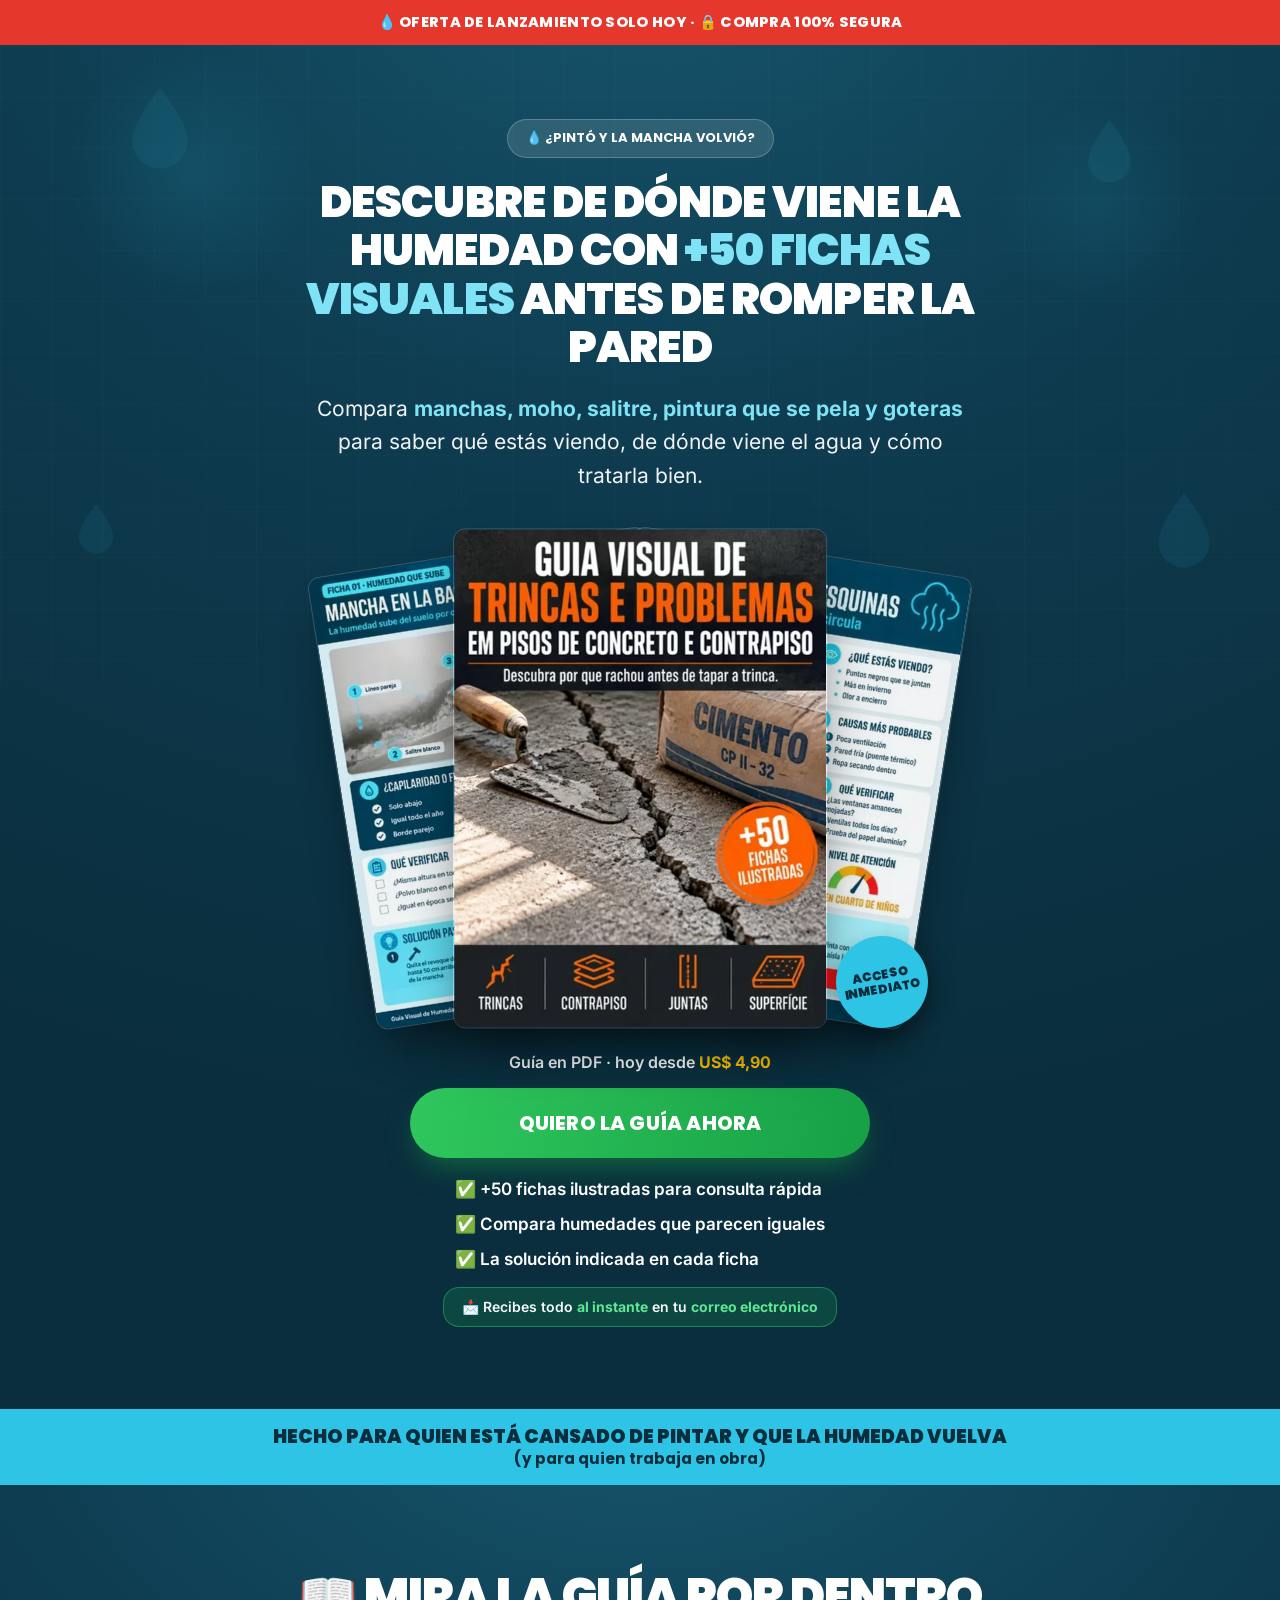
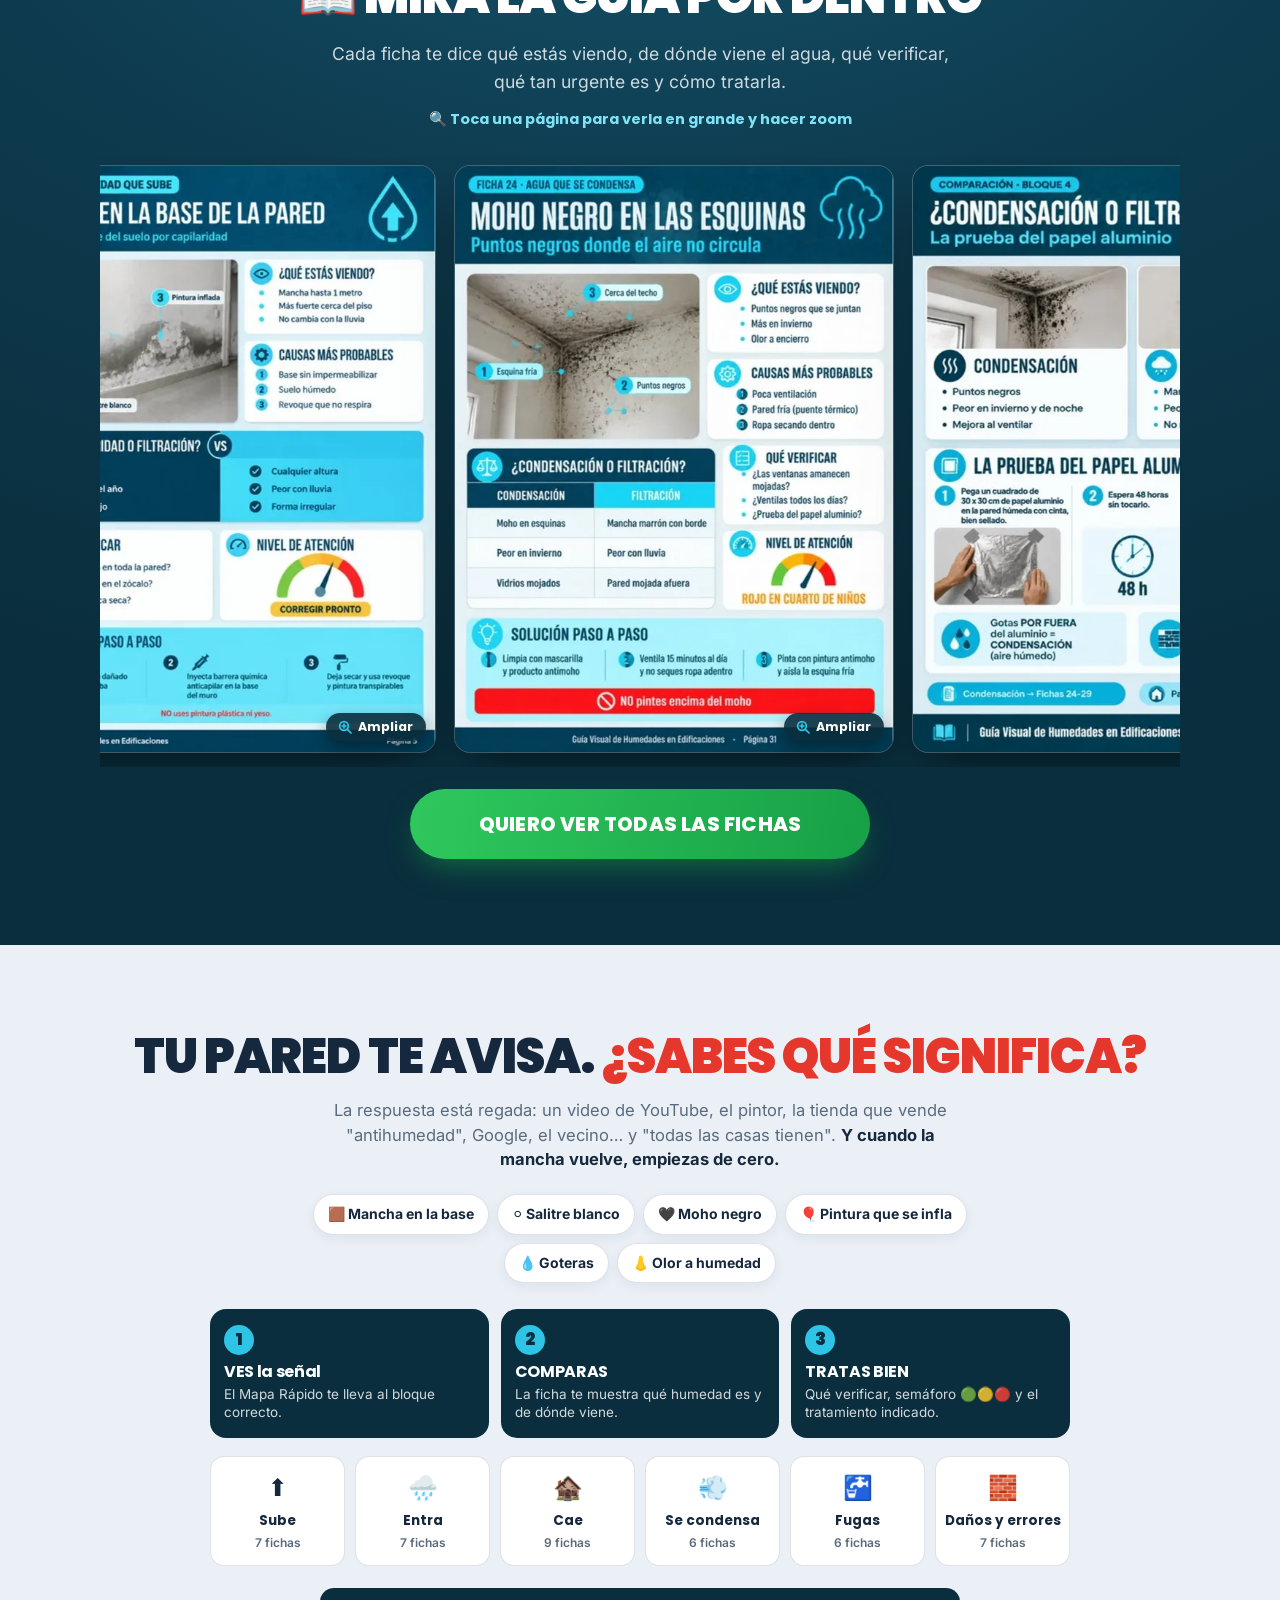
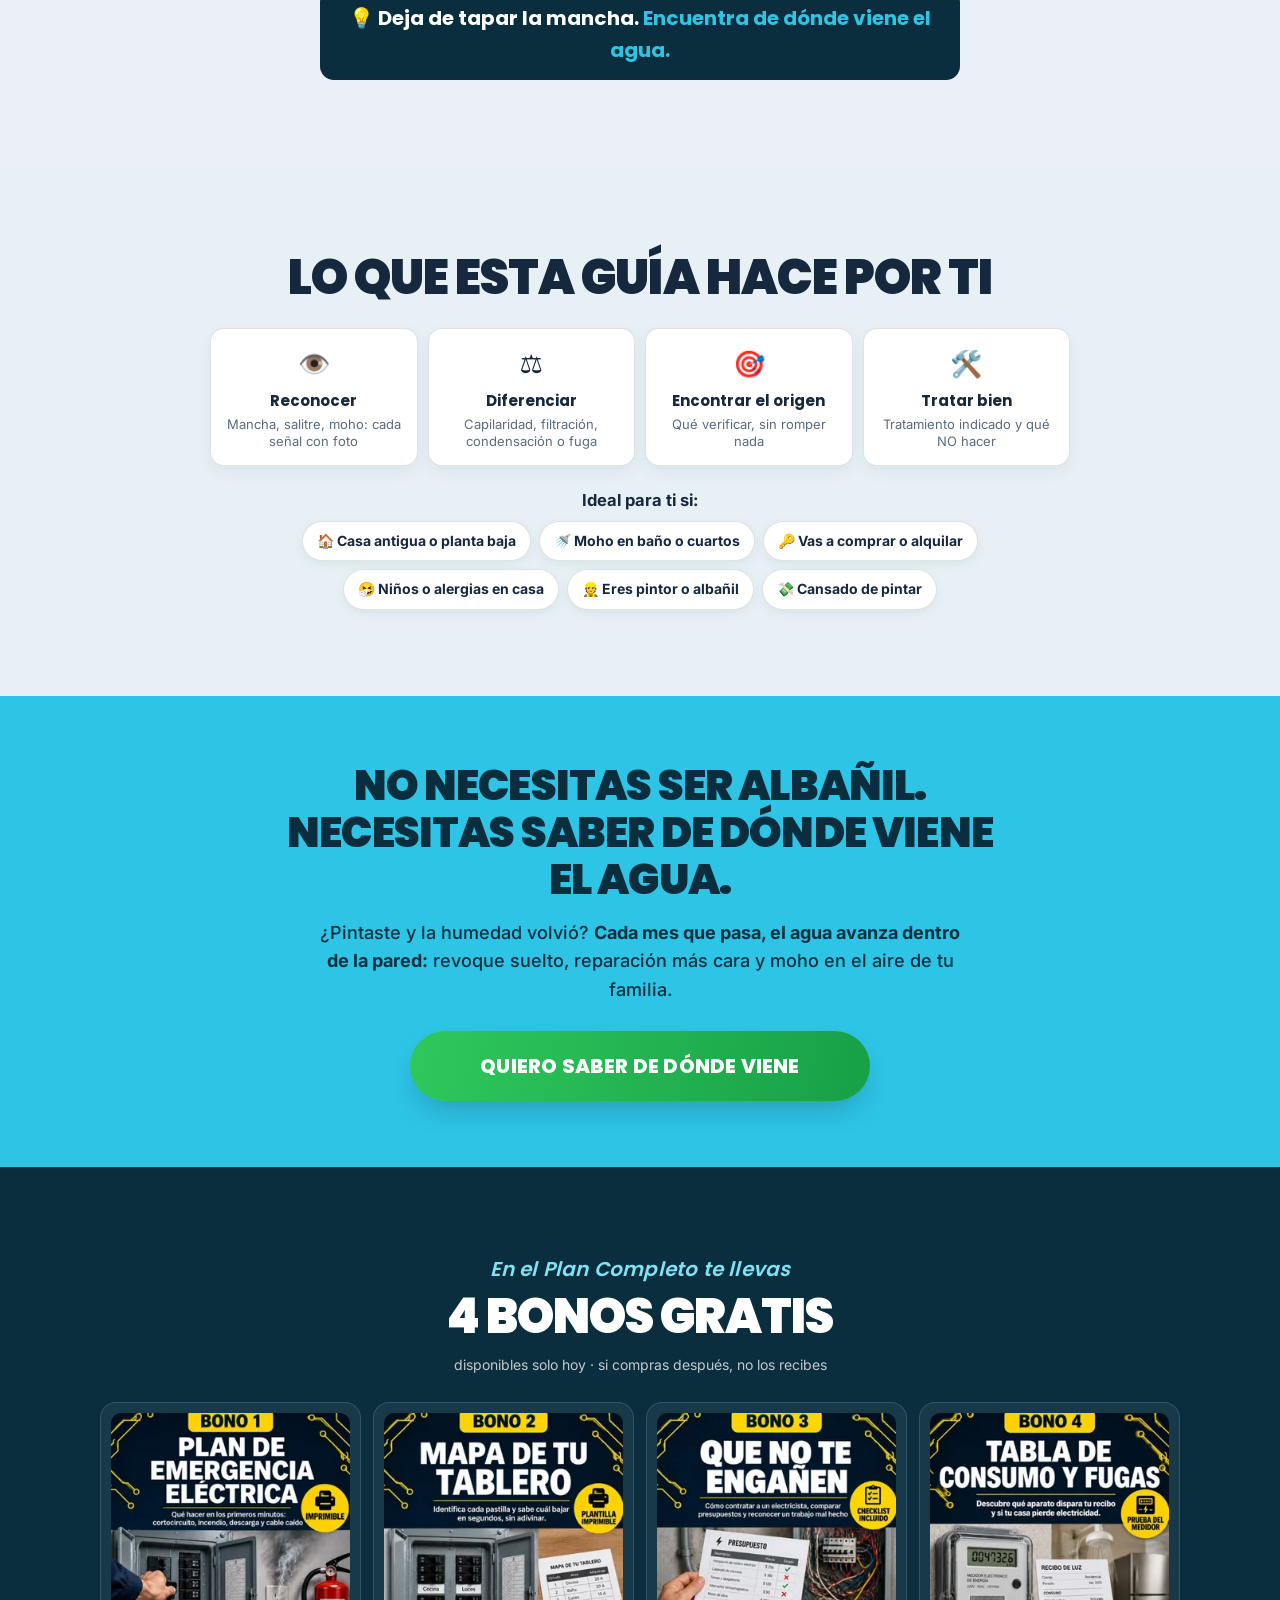
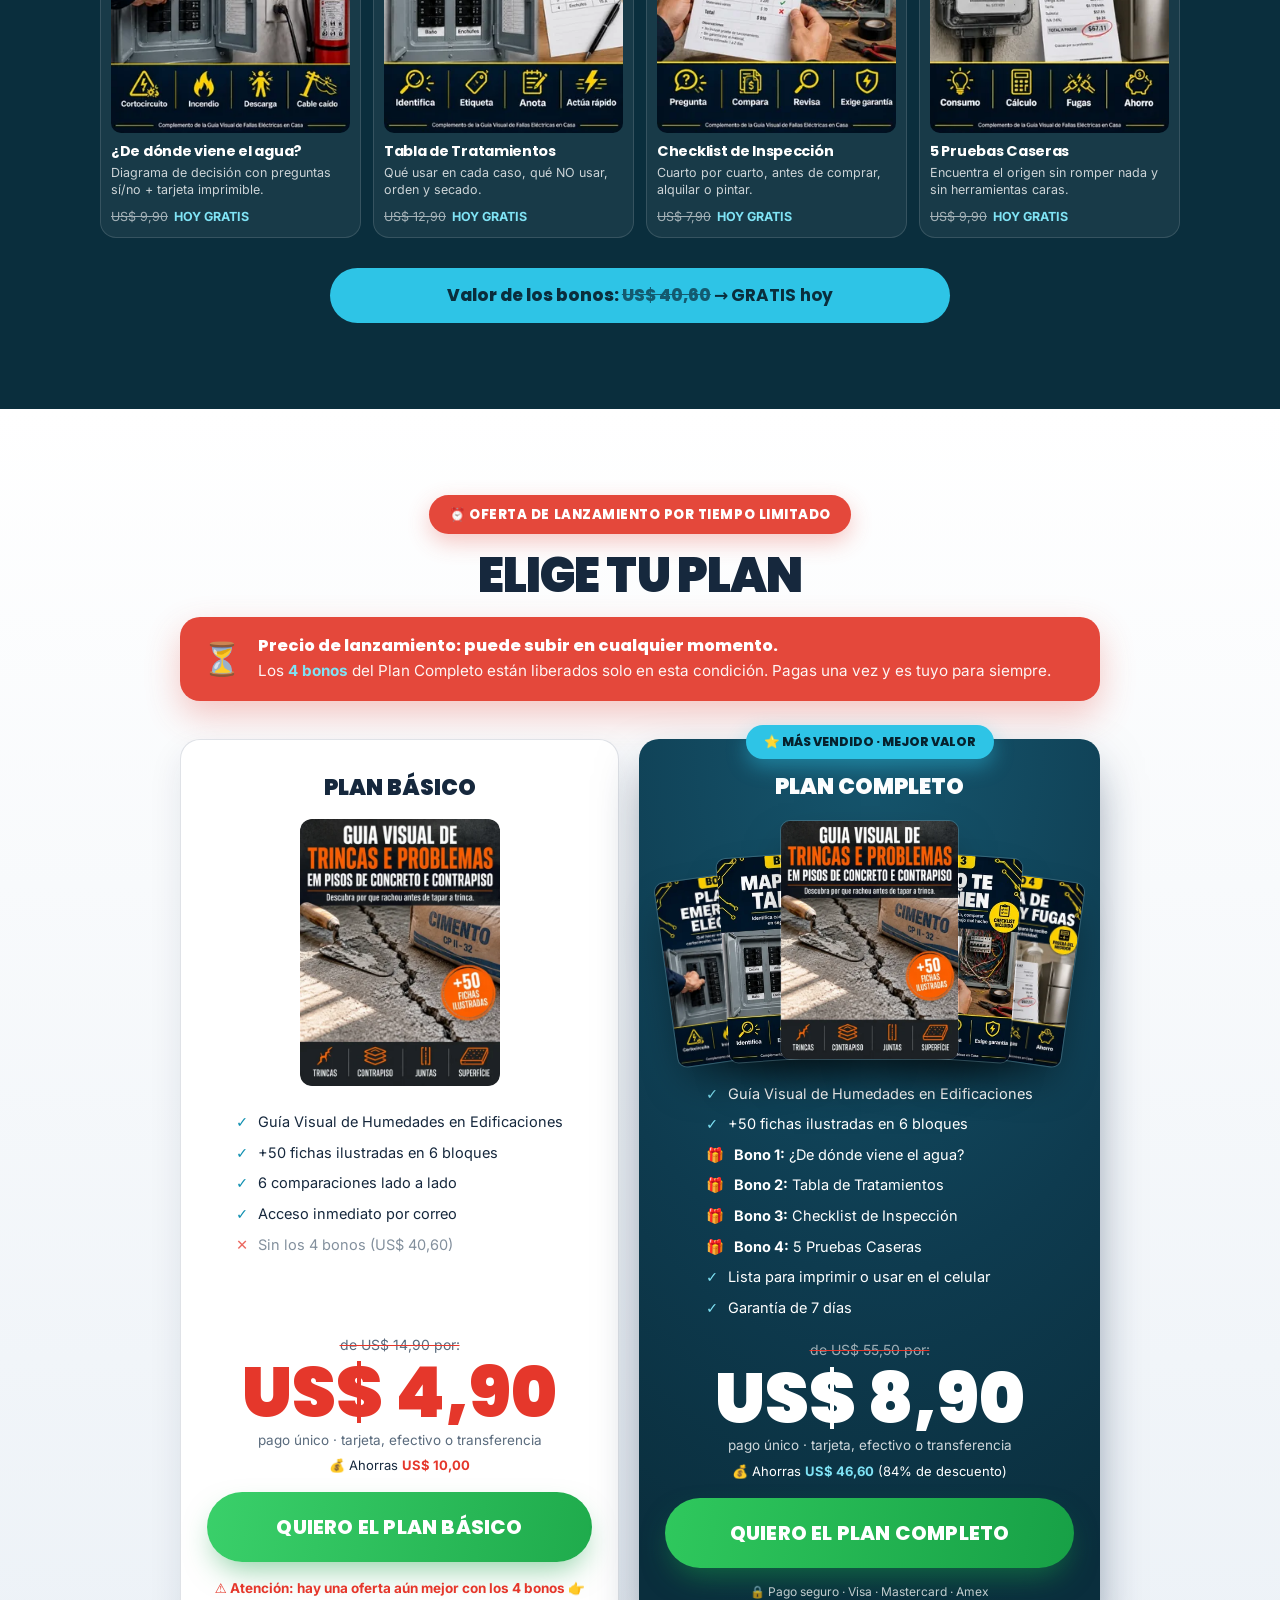
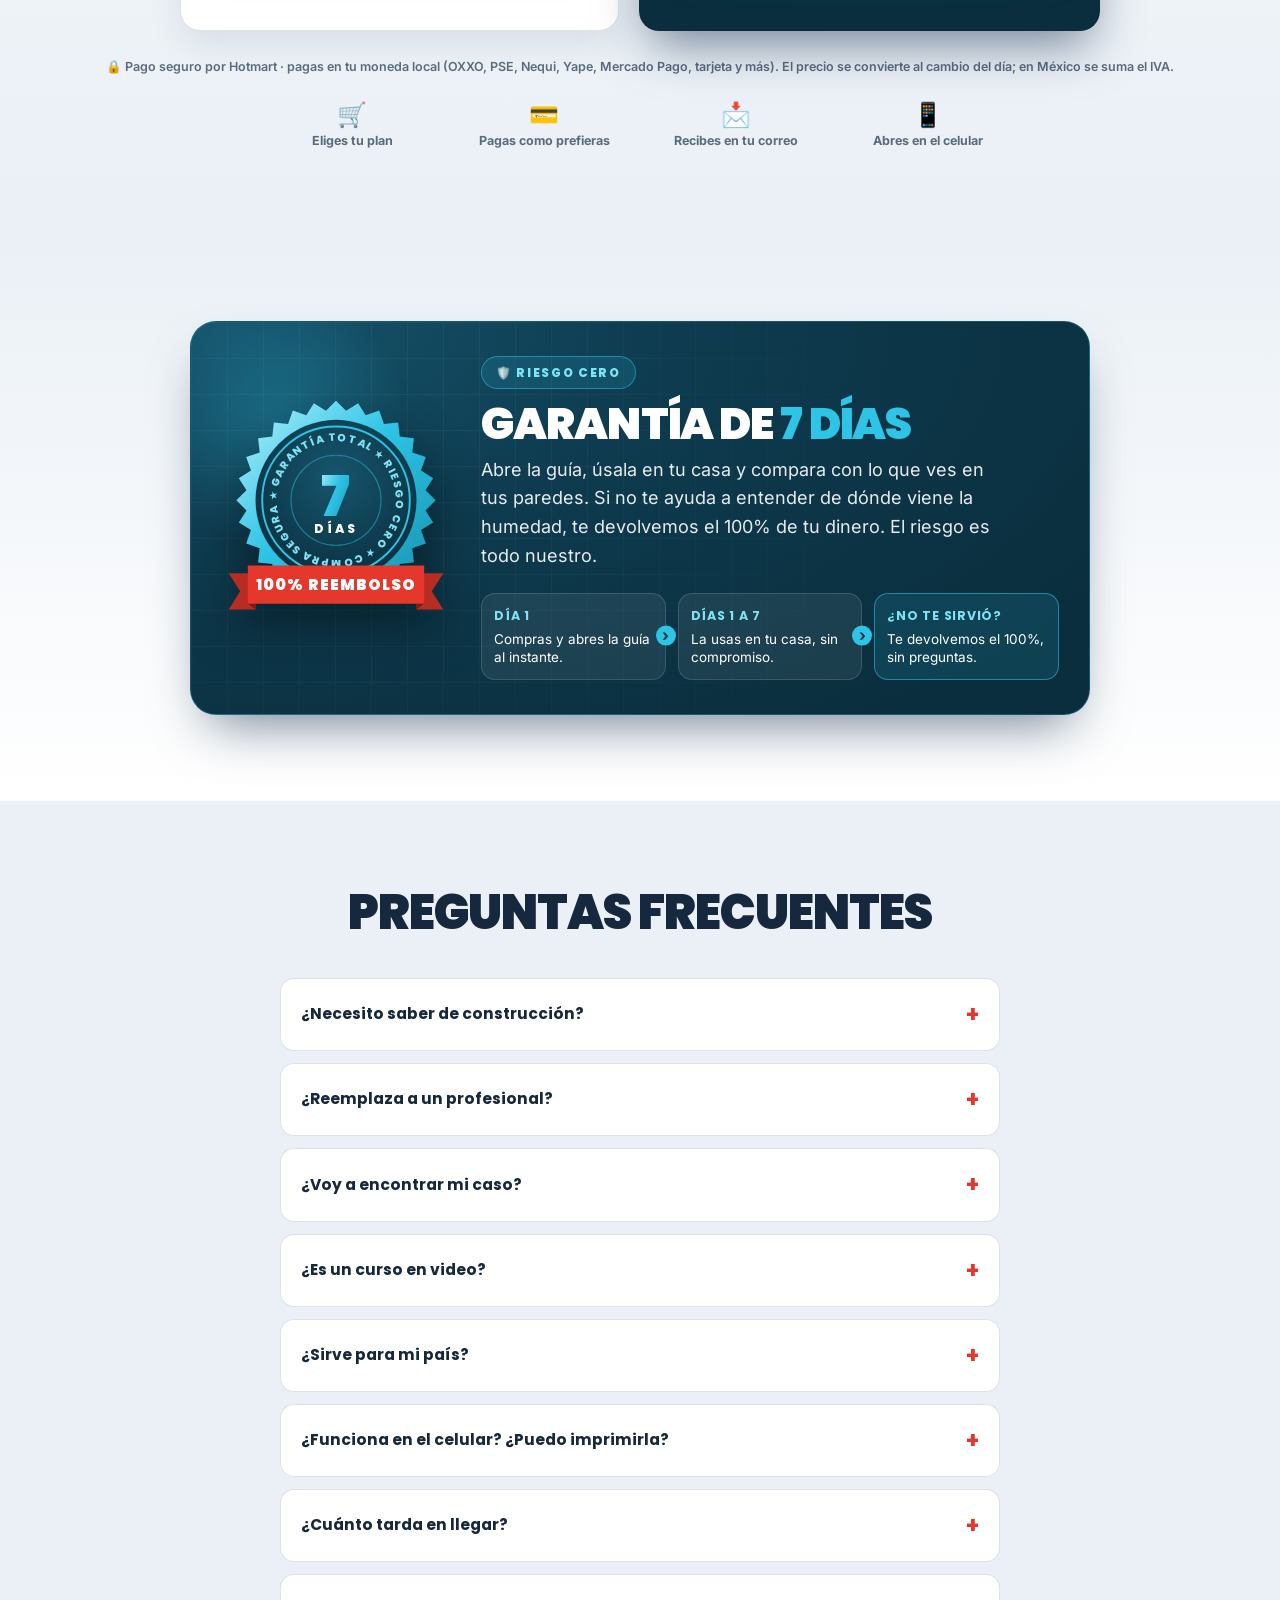
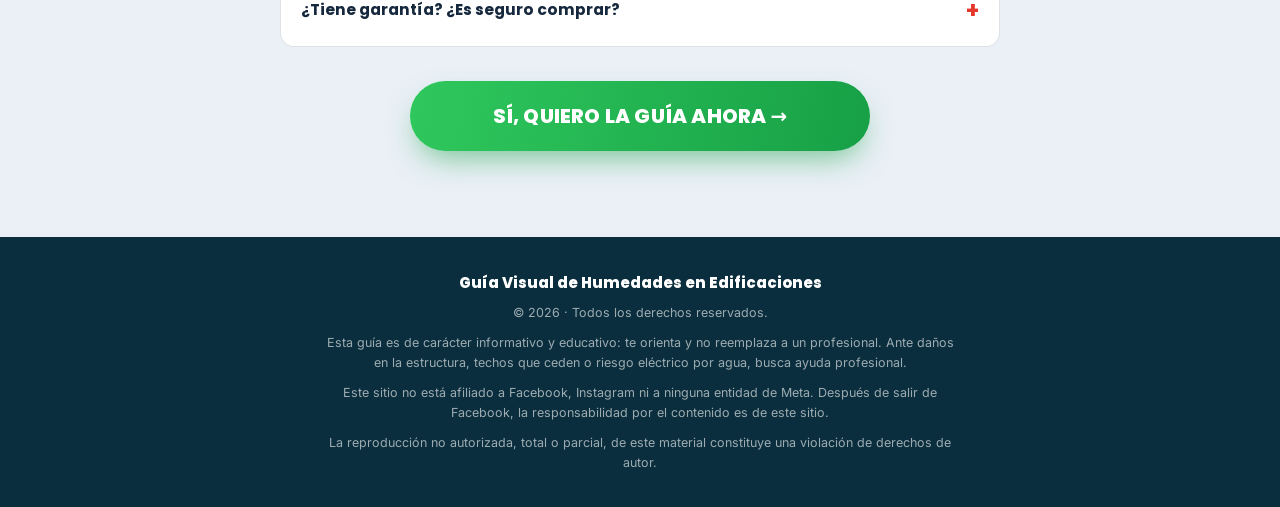
==== commit 7259d873: "Aviso de conversao e IVA no Mexico Co-Authored-By: Claude Opus 5.5 <noreply@anthropic.com> Claude-Se" ====
--- a/index.html
+++ b/index.html
@@ -673,7 +673,7 @@
         <div class="pay">🔒 Pago seguro · Visa · Mastercard · Amex</div>
       </div>
     </div>
-    <div class="paygrid"><span>🔒 Pago seguro por Hotmart · pagas en tu moneda local (OXXO, PSE, Nequi, Yape, Mercado Pago, tarjeta y más)</span></div>
+    <div class="paygrid"><span>🔒 Pago seguro por Hotmart · pagas en tu moneda local (OXXO, PSE, Nequi, Yape, Mercado Pago, tarjeta y más). El precio se convierte al cambio del día; en México se suma el IVA.</span></div>
     <div class="recebe"><div><span>🛒</span>Eliges tu plan</div><div><span>💳</span>Pagas como prefieras</div><div><span>📩</span>Recibes en tu correo</div><div><span>📱</span>Abres en el celular</div></div>
   </div>
 </section>
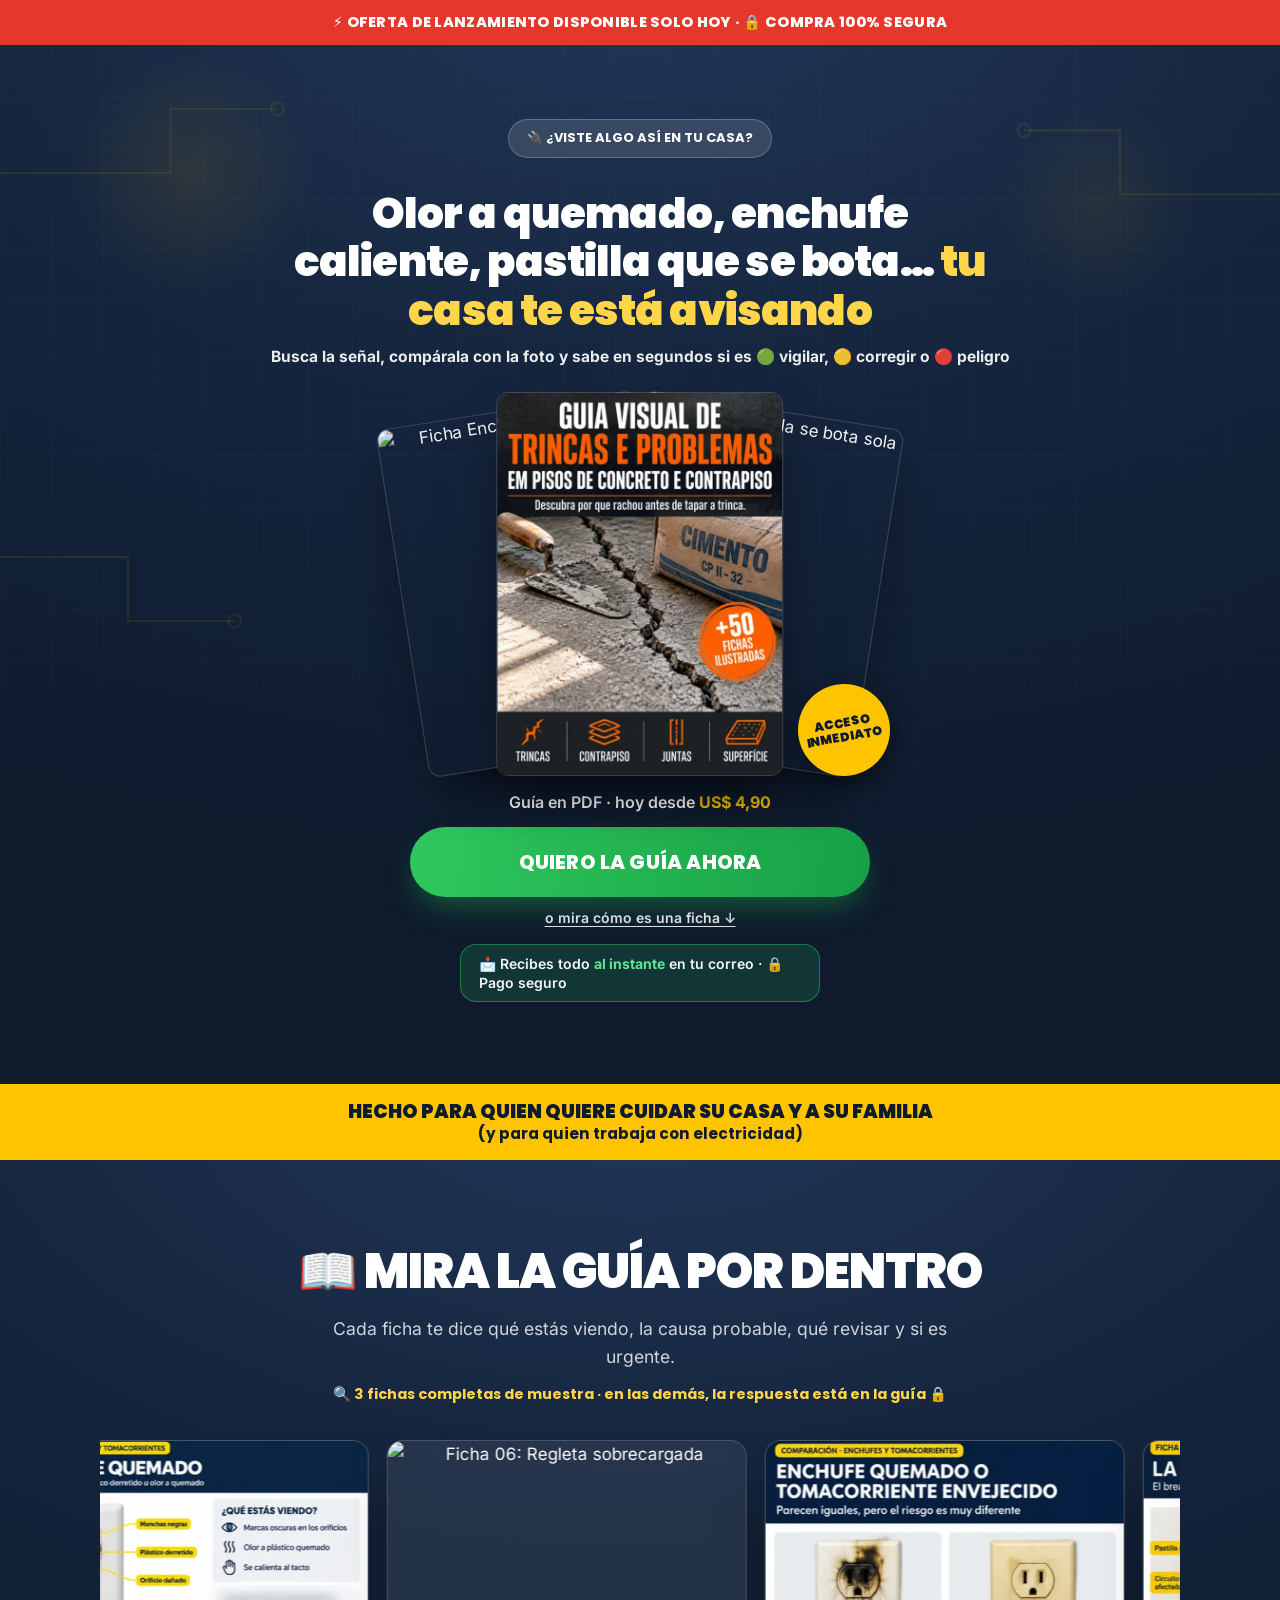
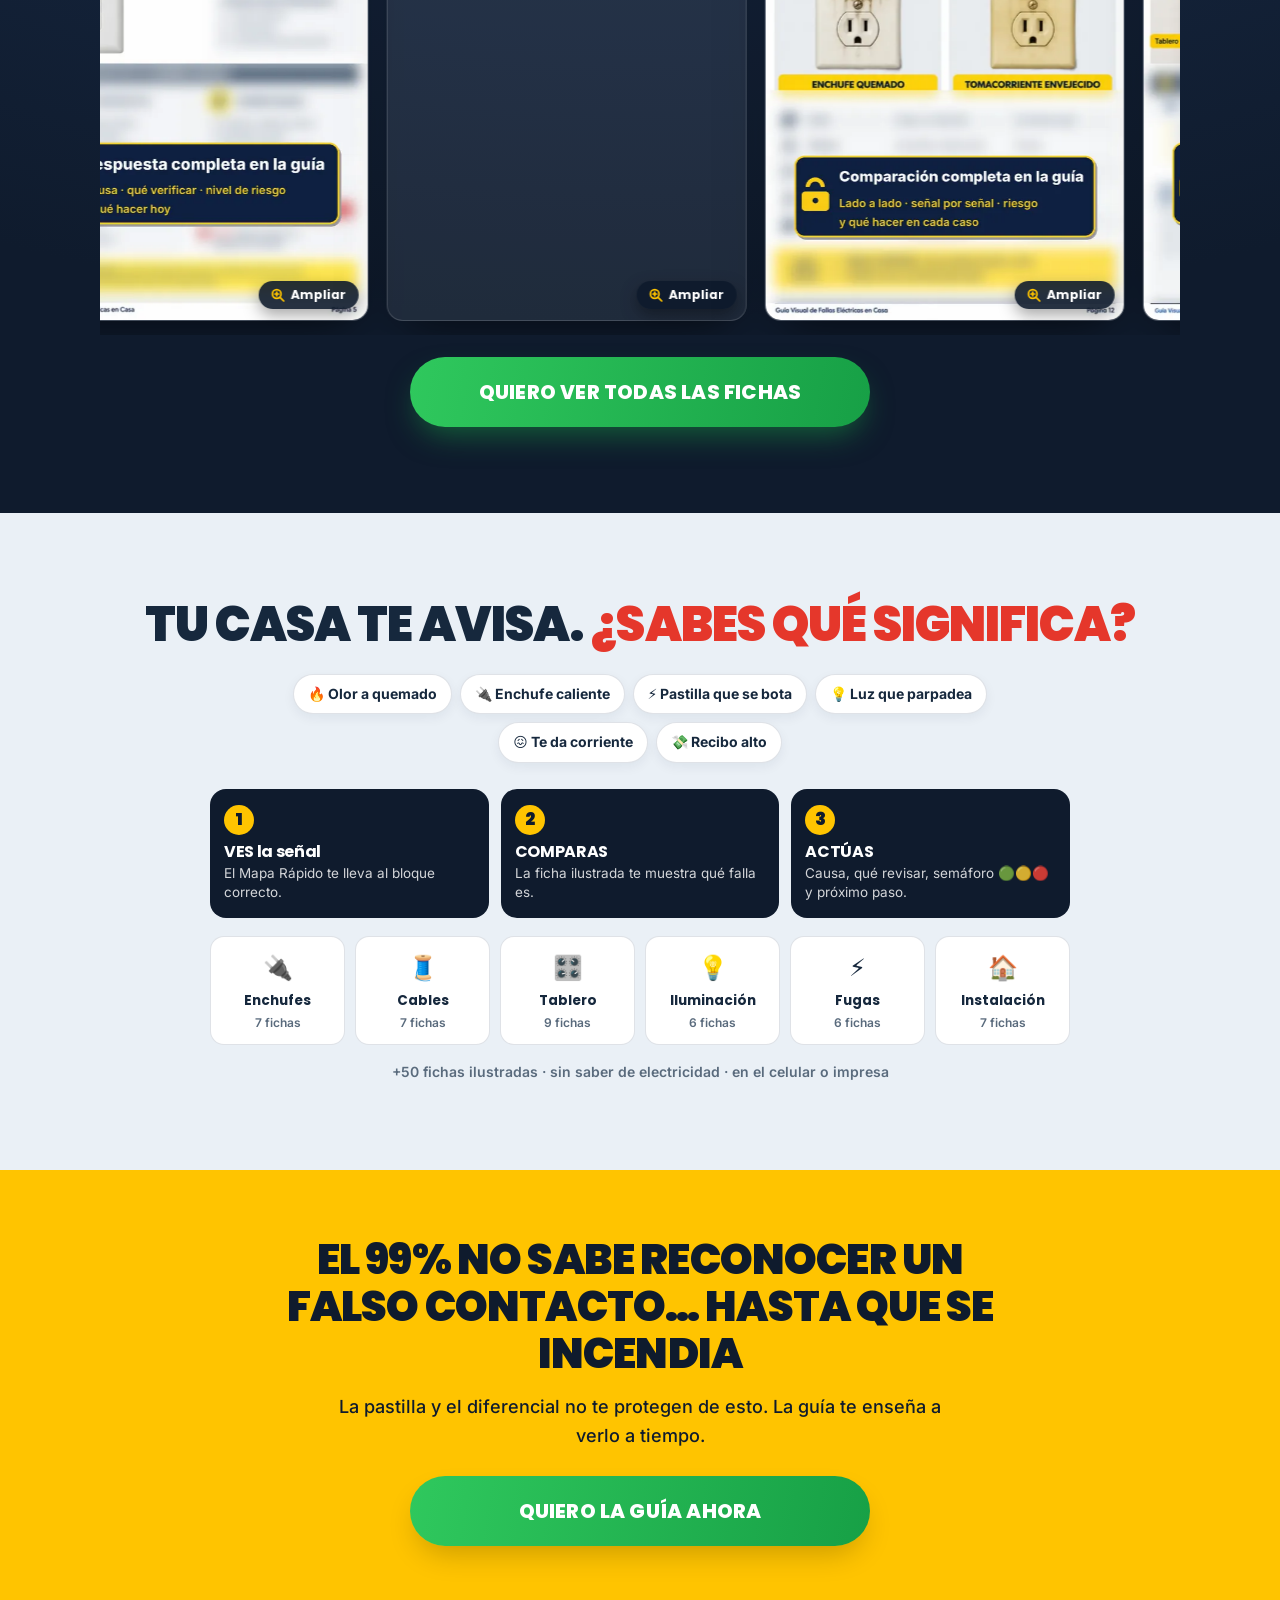
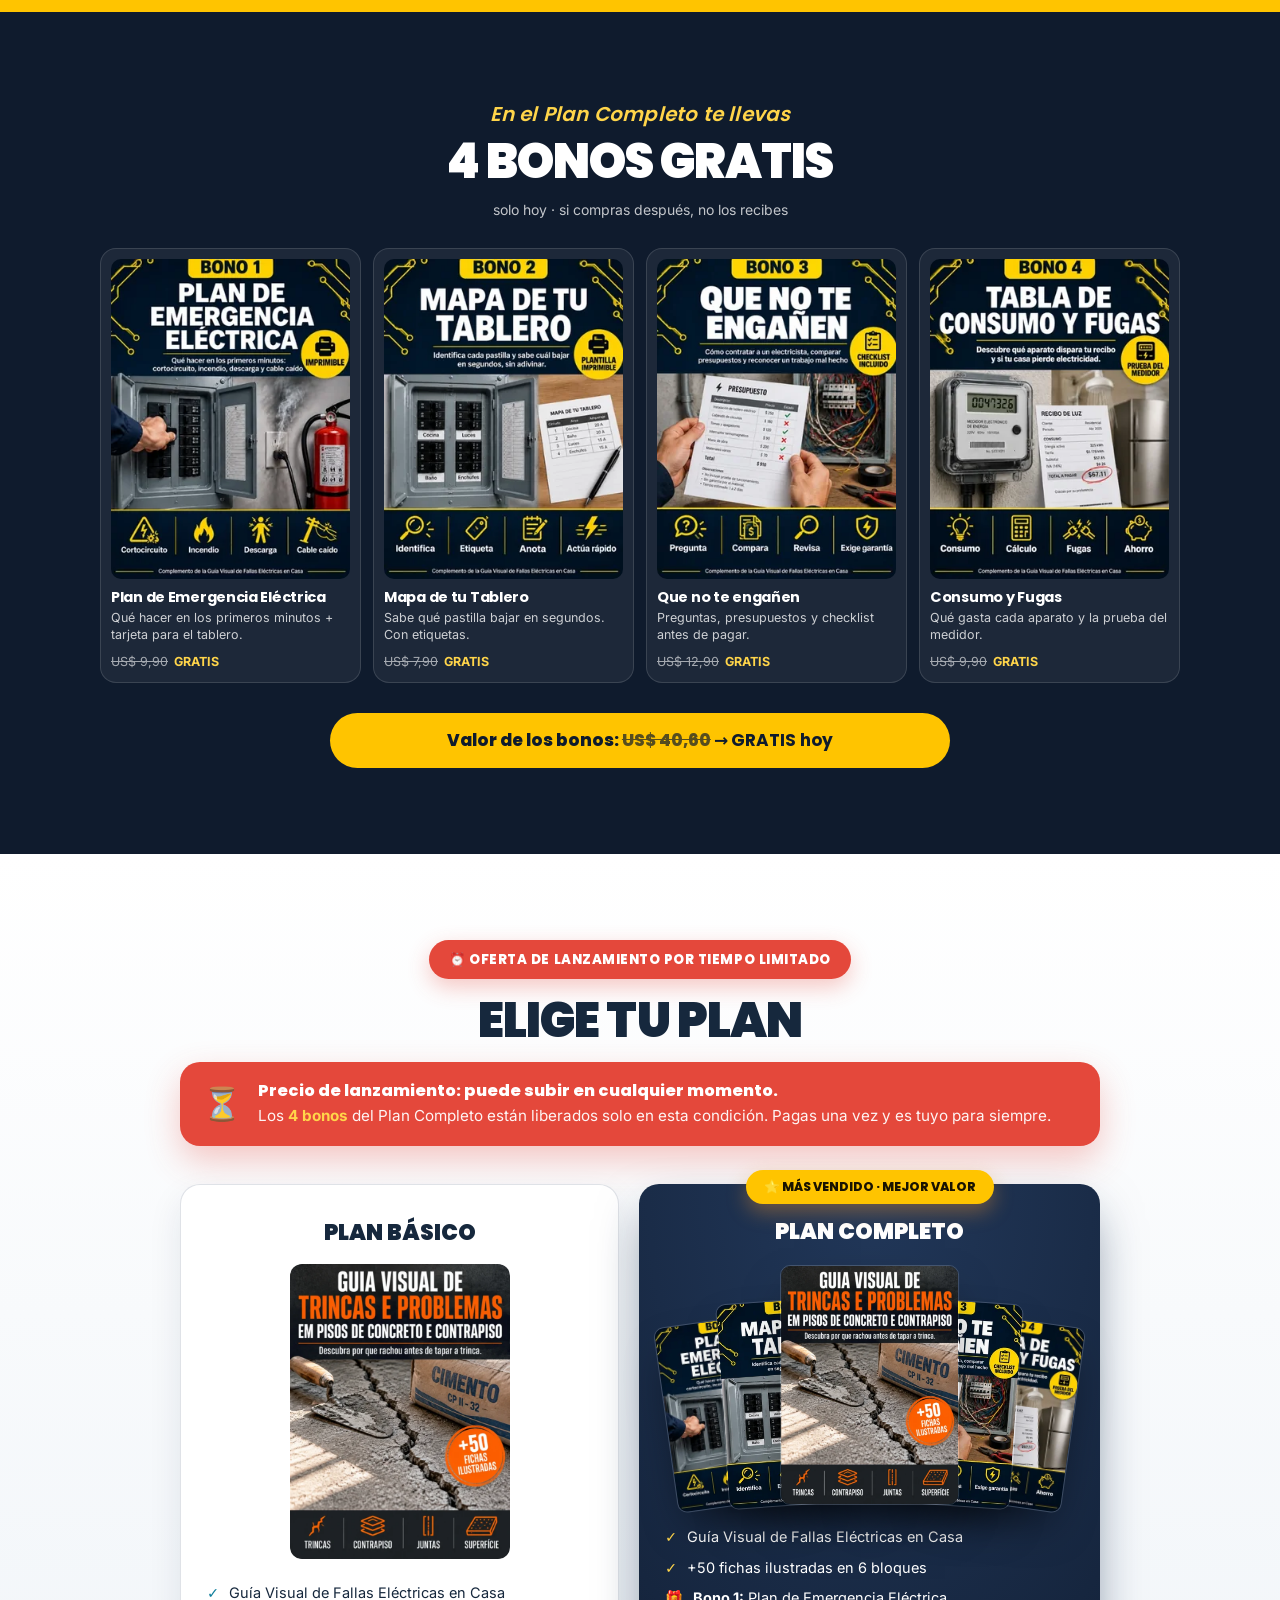
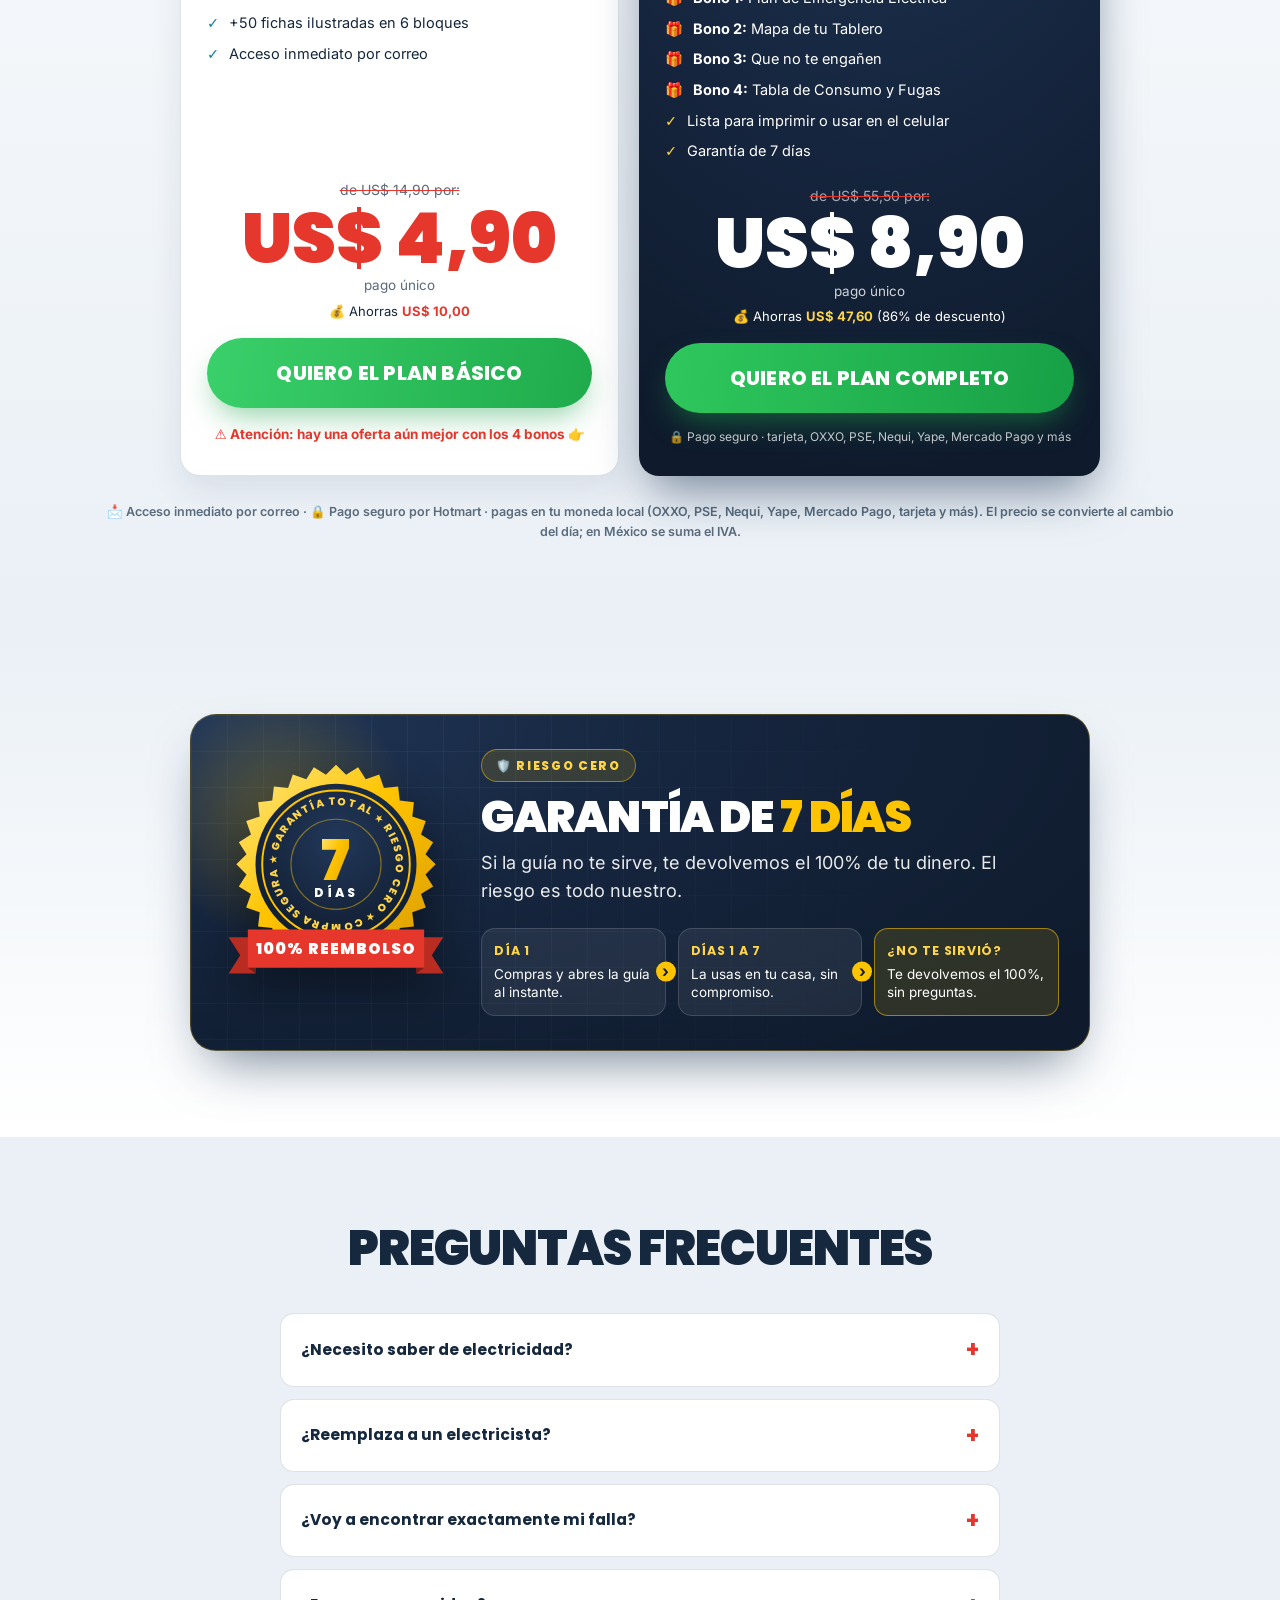
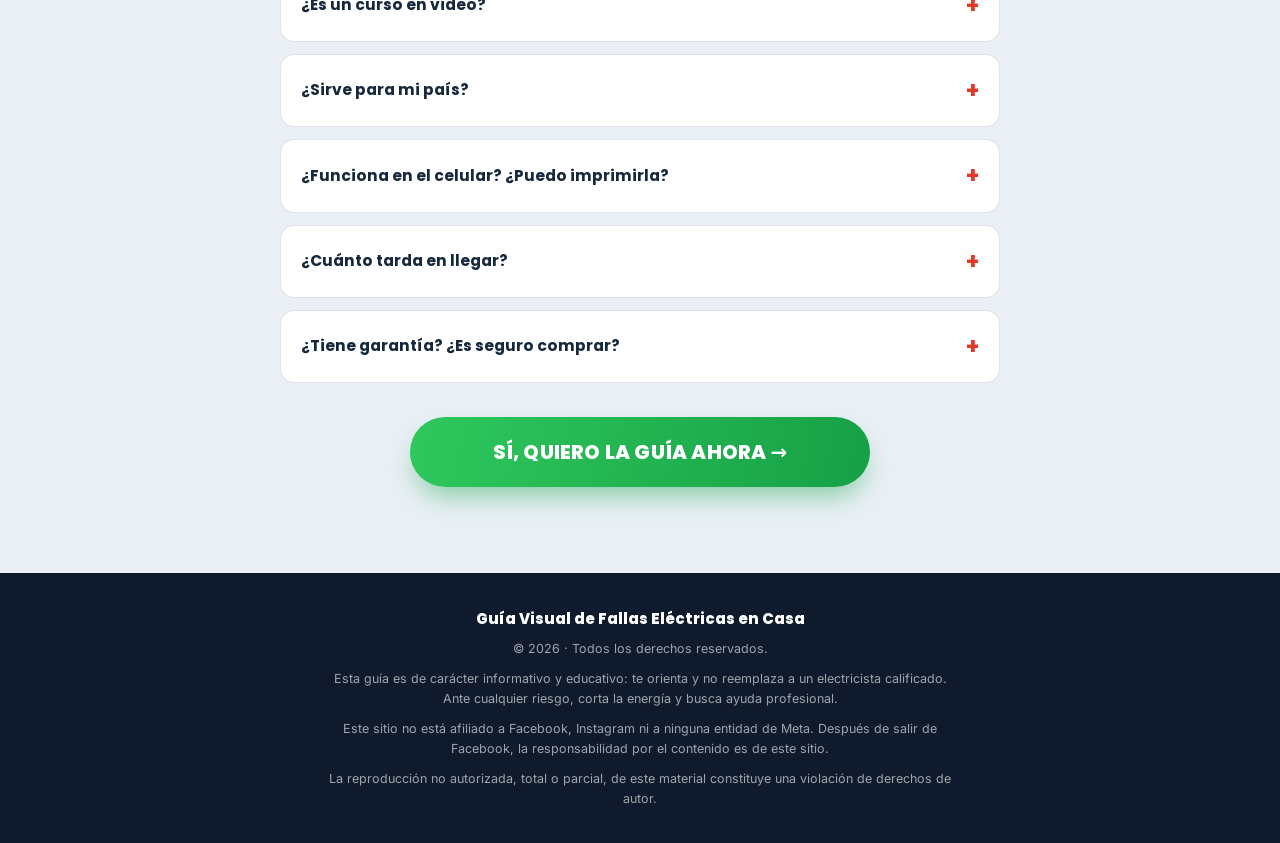
==== commit 875cb685: "Fallas: checkout na Hotmart (moeda local), Completo 8,90 e pop-up 7,90 Co-Authored-By: Claude Opus 5" ====
--- a/index.html
+++ b/index.html
@@ -3,18 +3,18 @@
 <head>
 <meta charset="utf-8">
 <meta name="viewport" content="width=device-width, initial-scale=1">
-<title>Guía Visual de Humedades en Edificaciones</title>
-<meta name="description" content="+50 fichas ilustradas para descubrir de dónde viene la humedad: manchas, moho, salitre, pintura que se pela y goteras. Antes de romper la pared.">
-<meta property="og:title" content="Guía Visual de Humedades en Edificaciones">
-<meta property="og:description" content="Descubre de dónde viene el agua antes de romper la pared. +50 fichas ilustradas.">
+<title>Guía Visual de Fallas Eléctricas en Casa</title>
+<meta name="description" content="+50 fichas ilustradas para reconocer fallas eléctricas en casa: enchufe quemado, falso contacto, pastilla que se bota, cables calientes y fugas de corriente.">
+<meta property="og:title" content="Guía Visual de Fallas Eléctricas en Casa">
+<meta property="og:description" content="Reconoce la falla, entiende la causa y sabe qué hacer antes de que sea tarde. +50 fichas ilustradas.">
 <meta property="og:type" content="product">
 <meta property="og:image" content="assets/img/guia-capa.webp">
-<link rel="icon" href="data:image/svg+xml,%3Csvg xmlns='http://www.w3.org/2000/svg' viewBox='0 0 100 100'%3E%3Crect width='100' height='100' rx='20' fill='%230E3B4F'/%3E%3Cpath d='M50 14C50 14 24 46 24 64a26 26 0 0 0 52 0C76 46 50 14 50 14z' fill='%232EC4E6'/%3E%3C/svg%3E">
-<meta name="theme-color" content="#0E3B4F">
+<link rel="icon" href="data:image/svg+xml,%3Csvg xmlns='http://www.w3.org/2000/svg' viewBox='0 0 100 100'%3E%3Crect width='100' height='100' rx='20' fill='%230F1B2D'/%3E%3Cpath d='M58 8 22 58h24l-6 34 38-52H54z' fill='%23FFC400'/%3E%3C/svg%3E">
+<meta name="theme-color" content="#0F1B2D">
 <link rel="preconnect" href="https://connect.facebook.net">
 <link rel="preconnect" href="https://cdn.utmify.com.br">
 <link rel="preconnect" href="https://pay.hotmart.com">
-<link rel="preload" as="image" href="assets/img/guia-capa.webp" imagesrcset="assets/img/guia-capa-480.webp 480w, assets/img/guia-capa.webp 600w" imagesizes="(max-width:640px) 250px, 380px" fetchpriority="high">
+<link rel="preload" as="image" href="assets/img/guia-capa.webp" fetchpriority="high">
 <link rel="preload" as="font" type="font/woff2" href="assets/fonts/pxiByp8kv8JHgFVrLBT5Z1xlFQ-df089f64.woff2" crossorigin>
 <link rel="preload" as="font" type="font/woff2" href="assets/fonts/pxiByp8kv8JHgFVrLDD4Z1xlFQ-d0e6a9ae.woff2" crossorigin>
 <!-- UTMify UTMs -->
@@ -29,11 +29,11 @@
 t.src=v;s=b.getElementsByTagName(e)[0];
 s.parentNode.insertBefore(t,s)}(window, document,'script',
 'https://connect.facebook.net/en_US/fbevents.js');
-fbq('init', '2599036663854616');
+fbq('init', '1823645382008212');
 fbq('track', 'PageView');
 </script>
 <noscript><img height="1" width="1" style="display:none"
-src="https://www.facebook.com/tr?id=2599036663854616&ev=PageView&noscript=1"
+src="https://www.facebook.com/tr?id=1823645382008212&ev=PageView&noscript=1"
 /></noscript>
 <!-- End Meta Pixel Code -->
 <!-- Microsoft Clarity -->
@@ -42,7 +42,7 @@
         c[a]=c[a]||function(){(c[a].q=c[a].q||[]).push(arguments)};
         t=l.createElement(r);t.async=1;t.src="https://www.clarity.ms/tag/"+i;
         y=l.getElementsByTagName(r)[0];var go=function(){y.parentNode.insertBefore(t,y);};if(l.readyState==="complete")go();else c.addEventListener("load",go);
-    })(window, document, "clarity", "script", "zdsy2u6k47");
+    })(window, document, "clarity", "script", "zdsz7hztl1");
 </script>
 <!-- End Microsoft Clarity -->
 <style>
@@ -59,10 +59,10 @@
 </style>
 <style>
 :root{
-  --primary:#0A2E3D; --primary-2:#0E3B4F; --primary-3:#16566E;
-  --gold:#2EC4E6; --gold-2:#7FE3F5;
+  --primary:#0F1B2D; --primary-2:#16263f; --primary-3:#22385a;
+  --gold:#FFC400; --gold-2:#FFD54A;
   --coral:#E5372B; --coral-2:#ff6a4d;
-  --teal:#0E8FB0; --sky:#4aa8c4;
+  --teal:#0e7e9c; --sky:#4aa8c4;
   --ink:#16283d; --muted:#5a6b7d; --line:rgba(11,37,69,.13);
   --lav:#eaf0f6; --peach:#f9f1e7; --mint:#e7f1f5; --pink:#fbf0e8; --white:#ffffff;
   --fh:'Poppins','Poppins Fallback',system-ui,sans-serif; --fb:'Inter','Inter Fallback',system-ui,sans-serif;
@@ -134,7 +134,7 @@
 .rcard .big{font-family:var(--fh);font-weight:900;font-size:44px;line-height:1;background:linear-gradient(120deg,var(--gold-2),var(--coral-2));-webkit-background-clip:text;background-clip:text;color:transparent}
 .rcard h3{font-size:17px;margin:10px 0 8px;color:#fff}
 .rcard p{font-size:14.5px;color:rgba(255,255,255,.8)}
-.bigidea{max-width:760px;margin:38px auto 0;border:1px dashed rgba(46,196,230,.5);border-radius:var(--r);padding:24px 26px;background:rgba(46,196,230,.07)}
+.bigidea{max-width:760px;margin:38px auto 0;border:1px dashed rgba(245,178,107,.5);border-radius:var(--r);padding:24px 26px;background:rgba(245,178,107,.07)}
 .bigidea .lbl{font-family:var(--fh);font-weight:800;font-size:11.5px;letter-spacing:.16em;text-transform:uppercase;color:var(--gold-2)}
 .bigidea p{font-family:var(--fh);font-weight:900;font-size:clamp(20px,3.6vw,30px);margin-top:8px;line-height:1.16}
 .rota-photo{max-width:560px;margin:34px auto 0;border-radius:18px;overflow:hidden;box-shadow:0 26px 54px -18px rgba(0,0,0,.6);border:1px solid rgba(255,255,255,.16)}
@@ -197,7 +197,7 @@
 .bonus .h2{color:#fff}
 .bonsub{font-family:var(--fh);font-style:italic;font-weight:600;font-size:clamp(16px,2.6vw,20px);color:var(--gold-2);margin:0 0 6px;letter-spacing:.01em}
 .boncard{background:rgba(255,255,255,.06);border:1px solid rgba(255,255,255,.13);border-radius:var(--r);padding:24px;text-align:left;position:relative}
-.boncard .tag{position:absolute;top:-11px;left:20px;background:var(--gold);color:#06222E;font-family:var(--fh);font-weight:800;font-size:12px;padding:5px 13px;border-radius:var(--rr)}
+.boncard .tag{position:absolute;top:-11px;left:20px;background:var(--gold);color:#1a1300;font-family:var(--fh);font-weight:800;font-size:12px;padding:5px 13px;border-radius:var(--rr)}
 .boncard .bonimg{aspect-ratio:5/4;margin:8px 0 18px;border-radius:14px;overflow:hidden;border:1px solid rgba(255,255,255,.16);background:#fff}
 .boncard .bonimg img{width:100%;height:100%;object-fit:cover;object-position:top center;display:block}
 .boncard h3{color:#fff;font-size:17.5px;margin:8px 0 8px}
@@ -217,7 +217,7 @@
 .plan:not(.feat) .planimg{border-color:var(--line)}
 .plan .planimg img{width:100%;height:auto;display:block}
 .plan.feat .pn{color:#fff}
-.feat .fbadge{position:absolute;top:-14px;left:50%;transform:translateX(-50%);background:var(--gold);color:#06222E;font-family:var(--fh);font-weight:800;font-size:12.5px;padding:7px 18px;border-radius:var(--rr);white-space:nowrap;box-shadow:0 8px 20px rgba(46,196,230,.42)}
+.feat .fbadge{position:absolute;top:-14px;left:50%;transform:translateX(-50%);background:var(--gold);color:#1a1300;font-family:var(--fh);font-weight:800;font-size:12.5px;padding:7px 18px;border-radius:var(--rr);white-space:nowrap;box-shadow:0 8px 20px rgba(224,138,46,.42)}
 .plist{list-style:none;margin:18px 0;padding:0;display:flex;flex-direction:column;gap:11px;flex:1}
 .plist li{display:flex;gap:10px;font-size:14.5px;line-height:1.35}
 .plist li .c{color:var(--teal);flex:0 0 auto;font-weight:800}
@@ -283,12 +283,12 @@
 /* carrossel marquee */
 .marquee{max-width:1180px;margin:26px auto 0;overflow:hidden;position:relative;padding:8px 0 14px}
 .mqtrack{display:flex;gap:18px;width:max-content;will-change:transform}
-.mqitem{flex:0 0 auto;width:clamp(300px,86vw,440px)}
+.mqitem{flex:0 0 auto;width:clamp(272px,80vw,360px)}
 .mqzoom{position:relative;display:block;width:100%;padding:0;margin:0;border:0;background:none;cursor:zoom-in;border-radius:16px;-webkit-tap-highlight-color:transparent;font:inherit;color:inherit}
 .mqzoom img{width:100%;height:auto;display:block;border-radius:16px;background:rgba(255,255,255,.07);box-shadow:0 22px 46px -16px rgba(0,0,0,.55);border:1px solid rgba(255,255,255,.16);transition:transform .25s ease}
 .mqzoom:hover img{transform:translateY(-5px)}
 .mqzoom:focus-visible{outline:3px solid var(--gold);outline-offset:4px}
-.mqzoom::after{content:"Ampliar";position:absolute;right:10px;bottom:12px;padding:8px 13px 8px 32px;border-radius:999px;background:rgba(10,46,61,.9) url("data:image/svg+xml,%3Csvg xmlns='http://www.w3.org/2000/svg' viewBox='0 0 24 24' fill='none' stroke='%232EC4E6' stroke-width='2.6' stroke-linecap='round'%3E%3Ccircle cx='10.5' cy='10.5' r='6.5'/%3E%3Cpath d='M15.5 15.5 21 21M10.5 7.8v5.4M7.8 10.5h5.4'/%3E%3C/svg%3E") no-repeat 11px 50%/16px 16px;color:#fff;font-family:var(--fh);font-weight:700;font-size:12.5px;line-height:1;box-shadow:0 6px 16px rgba(0,0,0,.35);pointer-events:none}
+.mqzoom::after{content:"Ampliar";position:absolute;right:10px;bottom:12px;padding:8px 13px 8px 32px;border-radius:999px;background:rgba(15,27,45,.9) url("data:image/svg+xml,%3Csvg xmlns='http://www.w3.org/2000/svg' viewBox='0 0 24 24' fill='none' stroke='%23FFC400' stroke-width='2.6' stroke-linecap='round'%3E%3Ccircle cx='10.5' cy='10.5' r='6.5'/%3E%3Cpath d='M15.5 15.5 21 21M10.5 7.8v5.4M7.8 10.5h5.4'/%3E%3C/svg%3E") no-repeat 11px 50%/16px 16px;color:#fff;font-family:var(--fh);font-weight:700;font-size:12.5px;line-height:1;box-shadow:0 6px 16px rgba(0,0,0,.35);pointer-events:none}
 .mqhint{margin:12px auto 0;font-family:var(--fh);font-weight:700;font-size:14.5px;color:var(--gold-2)}
 /* pop-up: oferta do Plano Completo ao escolher o Básico */
 .up{position:fixed;inset:0;z-index:9998;display:flex;align-items:center;justify-content:center;padding:18px;background:rgba(5,10,19,.74);-webkit-backdrop-filter:blur(4px);backdrop-filter:blur(4px);opacity:0;transition:opacity .22s ease;overscroll-behavior:contain}
@@ -296,8 +296,8 @@
 .up.open{opacity:1}
 .up-box{position:relative;width:100%;max-width:440px;max-height:calc(100vh - 36px);overflow:auto;background:#fff;border-radius:24px;box-shadow:0 40px 90px -20px rgba(0,0,0,.7);transform:translateY(24px) scale(.97);transition:transform .3s cubic-bezier(.2,.9,.3,1.2);-webkit-overflow-scrolling:touch}
 .up.open .up-box{transform:none}
-.up-top{position:relative;text-align:center;color:#fff;padding:22px 22px 0;background:radial-gradient(120% 100% at 50% 0,#16566E 0,#0E3B4F 55%,#0A2E3D 100%);border-radius:24px 24px 0 0}
-.up-top::after{content:"";position:absolute;left:0;right:0;bottom:0;height:12px;background:repeating-linear-gradient(-45deg,#2EC4E6 0 14px,#0A2E3D 14px 28px)}
+.up-top{position:relative;text-align:center;color:#fff;padding:22px 22px 0;background:radial-gradient(120% 100% at 50% 0,#2a4670 0,#16263f 55%,#0F1B2D 100%);border-radius:24px 24px 0 0}
+.up-top::after{content:"";position:absolute;left:0;right:0;bottom:0;height:12px;background:repeating-linear-gradient(-45deg,#FFC400 0 14px,#111 14px 28px)}
 .up-x{position:absolute;top:12px;right:12px;width:38px;height:38px;padding:0;border-radius:50%;border:1px solid rgba(255,255,255,.25);background:rgba(255,255,255,.12);color:#fff;display:grid;place-items:center;cursor:pointer;z-index:2}
 .up-x svg{width:18px;height:18px}
 .up-x:hover{background:rgba(255,255,255,.25)}
@@ -306,7 +306,7 @@
 @keyframes upPulse{50%{opacity:.25;transform:scale(.7)}}
 .up-h{font-family:var(--fh);font-weight:900;font-size:clamp(21px,5.6vw,25px);line-height:1.14;margin:12px auto 0;max-width:340px;letter-spacing:-.01em;text-wrap:balance}
 .up-h span{color:var(--gold)}
-.up-h em{font-style:normal;color:#0A2E3D;background:var(--gold);padding:0 7px;border-radius:7px;white-space:nowrap}
+.up-h em{font-style:normal;color:#0F1B2D;background:var(--gold);padding:0 7px;border-radius:7px;white-space:nowrap}
 .up-img{display:block;width:100%;max-width:330px;height:auto;margin:10px auto -4px;position:relative;z-index:1;filter:drop-shadow(0 14px 18px rgba(0,0,0,.35))}
 .up-body{padding:16px 22px 18px;text-align:center}
 .up-list{list-style:none;margin:0 auto;padding:0;max-width:330px;text-align:left;font-family:var(--fb);font-size:14.5px;line-height:1.35;color:var(--ink)}
@@ -315,7 +315,7 @@
 .up-price{display:flex;align-items:baseline;justify-content:center;gap:10px;margin-top:12px;font-family:var(--fh)}
 .up-price s{color:#8a97a6;font-weight:600;font-size:17px}
 .up-price strong{font-weight:900;font-size:38px;line-height:1;color:var(--primary);letter-spacing:-.02em}
-.up-note{display:inline-block;margin:8px 0 0;background:#E3F8FD;color:#0A4A5E;border:1px solid #9FE6F5;font-family:var(--fb);font-weight:700;font-size:12.5px;padding:6px 12px;border-radius:999px}
+.up-note{display:inline-block;margin:8px 0 0;background:#FFF6D6;color:#5a4300;border:1px solid #FFE08A;font-family:var(--fb);font-weight:700;font-size:12.5px;padding:6px 12px;border-radius:999px}
 .up-yes{display:flex;align-items:center;justify-content:center;gap:8px;width:100%;margin-top:14px;padding:17px 16px;border-radius:16px;background:linear-gradient(100deg,#2fc85d,#17a046);color:#fff;text-decoration:none;font-family:var(--fh);font-weight:800;font-size:16.5px;line-height:1.15;box-shadow:0 14px 28px -10px rgba(23,160,70,.75);animation:upBeat 1.8s ease-in-out infinite}
 .up-yes:hover{filter:brightness(1.06)}
 @keyframes upBeat{0%,100%{transform:scale(1)}50%{transform:scale(1.035)}}
@@ -347,22 +347,22 @@
 .lb-spin{position:absolute;left:50%;top:50%;z-index:2;width:34px;height:34px;margin:-17px 0 0 -17px;border:3px solid rgba(255,255,255,.3);border-top-color:var(--gold);border-radius:50%;animation:lbspin .8s linear infinite;display:none}
 .lb-stage.loading .lb-spin{display:block}
 @keyframes lbspin{to{transform:rotate(360deg)}}
-.lb-nav{position:absolute;top:50%;z-index:3;width:48px;height:48px;margin-top:-24px;padding:0;border-radius:50%;border:1px solid rgba(255,255,255,.22);background:rgba(10,46,61,.8);color:#fff;display:grid;place-items:center;cursor:pointer}
+.lb-nav{position:absolute;top:50%;z-index:3;width:48px;height:48px;margin-top:-24px;padding:0;border-radius:50%;border:1px solid rgba(255,255,255,.22);background:rgba(15,27,45,.8);color:#fff;display:grid;place-items:center;cursor:pointer}
 .lb-nav svg{width:24px;height:24px}
 .lb-nav:hover{background:var(--primary-3)}
 .lb-prev{left:14px}.lb-next{right:14px}
 .lb-bottom{position:relative;z-index:3;display:flex;flex-direction:column;align-items:center;gap:9px;padding:10px 16px;padding-bottom:max(14px,env(safe-area-inset-bottom))}
 .lb-hint{margin:0;color:rgba(255,255,255,.8);font-family:var(--fb);font-size:13px;line-height:1.35;text-align:center;transition:opacity .6s}
 .lb-cta{display:inline-flex;align-items:center;justify-content:center;gap:8px;background:linear-gradient(100deg,#2fc85d,#17a046);color:#fff;text-decoration:none;font-family:var(--fh);font-weight:800;font-size:15px;line-height:1;padding:14px 26px;border-radius:999px;box-shadow:0 12px 28px -10px rgba(23,160,70,.75)}
-@media(max-width:640px){.lb-nav{width:40px;height:40px;margin-top:-20px;background:rgba(10,46,61,.62)}.lb-prev{left:6px}.lb-next{right:6px}.lb-hint{font-size:12.5px}}
-
-/* ===== Humedades: extras ===== */
+@media(max-width:640px){.lb-nav{width:40px;height:40px;margin-top:-20px;background:rgba(15,27,45,.62)}.lb-prev{left:6px}.lb-next{right:6px}.lb-hint{font-size:12.5px}}
+
+/* ===== Fallas Eléctricas: extras ===== */
 .mock-hero{position:relative;width:100%;max-width:520px;height:clamp(330px,82vw,520px);margin:26px auto 6px}
 .mock-hero img{position:absolute;top:50%;width:auto;height:88%;border-radius:12px;box-shadow:0 28px 54px -16px rgba(0,0,0,.65);border:1px solid rgba(255,255,255,.18)}
 .mock-hero .mh-c{left:50%;height:96%;transform:translate(-50%,-50%);z-index:3}
 .mock-hero .mh-l{left:4%;transform:translateY(-50%) rotate(-9deg);z-index:1;opacity:.95}
 .mock-hero .mh-r{right:4%;transform:translateY(-50%) rotate(9deg);z-index:2;opacity:.95}
-.mh-seal{position:absolute;right:2%;bottom:2%;z-index:4;width:92px;height:92px;border-radius:50%;background:var(--gold);color:#0A2E3D;font-family:var(--fh);font-weight:900;font-size:12.5px;line-height:1.15;display:flex;align-items:center;justify-content:center;text-align:center;box-shadow:0 10px 24px rgba(0,0,0,.4);transform:rotate(-10deg)}
+.mh-seal{position:absolute;right:2%;bottom:2%;z-index:4;width:92px;height:92px;border-radius:50%;background:var(--gold);color:#0F1B2D;font-family:var(--fh);font-weight:900;font-size:12.5px;line-height:1.15;display:flex;align-items:center;justify-content:center;text-align:center;box-shadow:0 10px 24px rgba(0,0,0,.4);transform:rotate(-10deg)}
 .hero-bul{list-style:none;padding:0;margin:18px auto 0;display:flex;flex-direction:column;gap:8px;max-width:440px;text-align:left;font-size:clamp(15px,2.6vw,17px);font-weight:600}
 .strip{background:var(--gold);color:var(--primary);text-align:center;font-family:var(--fh);font-weight:900;font-size:clamp(14px,2.8vw,19px);padding:16px 18px;text-transform:uppercase;line-height:1.3}
 .strip span{display:block;font-weight:700;font-size:.8em;text-transform:none}
@@ -393,7 +393,7 @@
 .planimg.plain img{border-radius:10px;box-shadow:0 16px 32px -12px rgba(11,37,69,.45)}
 .upwarn{margin-top:16px;text-align:center;font-size:13.5px;font-weight:700;color:var(--coral)}
 .bonwarn{color:rgba(255,255,255,.75);font-size:14px;margin-top:10px}
-.boncard .bonimg{aspect-ratio:3/4;background:#0A2E3D}
+.boncard .bonimg{aspect-ratio:3/4;background:#0F1B2D}
 .boncard .bonimg img{object-fit:contain}
 .boncard .val b{color:var(--gold-2)}
 .bontotal{max-width:620px;margin:30px auto 0;background:var(--gold);color:var(--primary);border-radius:var(--rr);padding:14px 22px;font-family:var(--fh);font-weight:800;font-size:clamp(14px,2.6vw,17px)}
@@ -432,9 +432,9 @@
 
 /* ===== Garantía (arte) ===== */
 .gar{background:linear-gradient(180deg,var(--lav),#fff)}
-.garcard{position:relative;overflow:hidden;max-width:900px;margin:0 auto;display:grid;grid-template-columns:230px 1fr;gap:30px;align-items:center;padding:34px 30px;border-radius:26px;color:#fff;background:radial-gradient(120% 130% at 0% 0%,var(--primary-3),var(--primary-2) 45%,var(--primary));box-shadow:0 26px 54px -20px rgba(11,37,69,.6);border:1px solid rgba(46,196,230,.25)}
+.garcard{position:relative;overflow:hidden;max-width:900px;margin:0 auto;display:grid;grid-template-columns:230px 1fr;gap:30px;align-items:center;padding:34px 30px;border-radius:26px;color:#fff;background:radial-gradient(120% 130% at 0% 0%,var(--primary-3),var(--primary-2) 45%,var(--primary));box-shadow:0 26px 54px -20px rgba(11,37,69,.6);border:1px solid rgba(255,196,0,.25)}
 .garcard:before{content:"";position:absolute;inset:0;pointer-events:none;background-image:linear-gradient(rgba(255,255,255,.05) 1px,transparent 1px),linear-gradient(90deg,rgba(255,255,255,.05) 1px,transparent 1px);background-size:36px 36px;-webkit-mask-image:radial-gradient(circle at 20% 30%,#000,transparent 75%);mask-image:radial-gradient(circle at 20% 30%,#000,transparent 75%)}
-.garcard:after{content:"";position:absolute;width:260px;height:260px;left:-40px;top:-30px;border-radius:50%;background:radial-gradient(circle,rgba(46,196,230,.28),transparent 70%);pointer-events:none}
+.garcard:after{content:"";position:absolute;width:260px;height:260px;left:-40px;top:-30px;border-radius:50%;background:radial-gradient(circle,rgba(255,196,0,.28),transparent 70%);pointer-events:none}
 .seal{position:relative;z-index:1}
 .seal-svg{width:100%;height:auto;display:block;filter:drop-shadow(0 18px 26px rgba(0,0,0,.45));animation:sealFloat 4.5s ease-in-out infinite}
 .seal-svg .ring{transform-origin:120px 112px;animation:sealSpin 26s linear infinite}
@@ -443,175 +443,140 @@
 @keyframes sealSpin{to{transform:rotate(360deg)}}
 @keyframes sealShine{0%{transform:translateX(0) rotate(20deg)}60%,100%{transform:translateX(380px) rotate(20deg)}}
 .gartext{position:relative;z-index:1}
-.gartag{display:inline-block;background:rgba(46,196,230,.14);border:1px solid rgba(46,196,230,.5);color:var(--gold-2);font-family:var(--fh);font-weight:800;font-size:12px;letter-spacing:.14em;padding:6px 14px;border-radius:var(--rr)}
+.gartag{display:inline-block;background:rgba(255,196,0,.14);border:1px solid rgba(255,196,0,.5);color:var(--gold-2);font-family:var(--fh);font-weight:800;font-size:12px;letter-spacing:.14em;padding:6px 14px;border-radius:var(--rr)}
 .garcard h2{font-family:var(--fh);font-weight:900;font-size:clamp(28px,5vw,44px);line-height:1.05;margin:12px 0 8px;color:#fff;text-transform:uppercase}
 .garcard h2 span{color:var(--gold)}
 .garcard .garlead{font-size:clamp(15.5px,2.6vw,18px);color:rgba(255,255,255,.9);max-width:520px;margin-top:0}
 .garsteps{display:grid;grid-template-columns:repeat(3,1fr);gap:12px;margin-top:22px}
 .garsteps div{position:relative;background:rgba(255,255,255,.07);border:1px solid rgba(255,255,255,.14);border-radius:14px;padding:12px 12px 13px}
-.garsteps div:last-child{background:rgba(46,196,230,.13);border-color:rgba(46,196,230,.55)}
+.garsteps div:last-child{background:rgba(255,196,0,.13);border-color:rgba(255,196,0,.55)}
 .garsteps div:not(:last-child):after{content:"›";position:absolute;right:-11px;top:50%;transform:translateY(-52%);width:20px;height:20px;border-radius:50%;background:var(--gold);color:var(--primary);font-weight:900;font-size:16px;line-height:19px;text-align:center;z-index:2}
 .garsteps b{display:block;font-family:var(--fh);font-size:12.5px;letter-spacing:.06em;color:var(--gold-2)}
 .garsteps span{display:block;margin-top:4px;font-size:13.5px;line-height:1.35;color:#fff}
 @media(max-width:700px){.garcard{grid-template-columns:1fr;text-align:center;padding:28px 18px;gap:14px}.seal{max-width:190px;margin:0 auto}.garlead{margin:0 auto}.garsteps{grid-template-columns:1fr;gap:14px;text-align:left}.garsteps div:not(:last-child):after{content:"⌄";right:auto;left:50%;top:auto;bottom:-14px;transform:translateX(-50%);line-height:15px}}
 @media(prefers-reduced-motion:reduce){.seal-svg,.seal-svg .ring,.seal-svg .shine{animation:none}}
-
-/* ===== Ajustes de layout ===== */
-.plist{flex:0 0 auto;width:fit-content;max-width:100%;margin:20px auto 22px;text-align:left}
-.plist li.no{color:var(--muted);opacity:.75}
-.plist li.no .c{color:var(--coral)}
-.plan{justify-content:flex-start}
-.plan .price{margin-top:auto}
-.plan:not(.feat) .planimg.plain{max-width:200px}
-.plan .btn{margin-left:auto;margin-right:auto}
-.wa-note{text-align:center;justify-content:center;max-width:none;width:fit-content}
-.wincard{justify-content:flex-start}
-.wincard p{margin:0}
-.mock-hero{max-width:600px}
-@media(min-width:761px){.mock-hero .mh-l{left:0}.mock-hero .mh-r{right:0}}
-@media(max-width:480px){.wa-note{max-width:330px}}
-.hero-bul{width:fit-content}
-.hero .hprice+.btn{margin-top:4px}@media(max-width:480px){.hero .sub{display:none}}.hero .btn+.hero-bul{margin-top:18px}
-.hprice{margin:12px auto 12px;font-size:16px;font-weight:600;color:rgba(255,255,255,.95)}.hprice b{color:#FFC400;font-weight:900}
-.cmini{max-width:640px;margin:14px auto 0;color:var(--muted);font-size:clamp(14.5px,2.4vw,16.5px);line-height:1.5}.cmini b{color:var(--ink)}
-.bigline{max-width:640px;margin:22px auto 0;background:var(--primary);color:#fff;border-radius:14px;padding:14px 18px;font-family:var(--fh);font-weight:700;font-size:clamp(16px,2.8vw,20px)}.bigline b{color:var(--gold)}
-.faz4{display:grid;grid-template-columns:repeat(4,1fr);gap:10px;max-width:860px;margin:24px auto 0}
-.faz4 div{background:#fff;border:1px solid var(--line);border-radius:14px;padding:14px 10px;box-shadow:0 6px 16px rgba(11,37,69,.06)}
-.faz4 span{font-size:26px;display:block}.faz4 b{font-family:var(--fh);font-size:15px;display:block;margin-top:4px}.faz4 p{font-size:13px;color:var(--muted);line-height:1.35;margin-top:3px}
-@media(max-width:640px){.faz4{grid-template-columns:repeat(2,1fr)}}
-.urgp b{font-weight:800}
-.recebe{display:grid;grid-template-columns:repeat(4,1fr);gap:8px;max-width:760px;margin:22px auto 0}
-.recebe div{text-align:center;font-size:12.5px;font-weight:700;color:var(--muted);line-height:1.3}.recebe span{display:block;font-size:24px;margin-bottom:3px}
 </style>
 <!-- PIXEL: pegar aquí el código del píxel de Meta -->
+<style>
+.hero2 h1{font-size:clamp(25px,6.4vw,42px);line-height:1.15;margin-top:12px}
+.hsub{margin:10px auto 0;font-weight:700;font-size:15.5px;opacity:.92}
+.probs{display:flex;flex-wrap:wrap;justify-content:center;gap:8px;margin:12px auto 0;max-width:520px}
+.probs span{font-family:var(--fb);font-weight:700;font-size:13.5px;padding:7px 12px;border-radius:999px;background:rgba(255,255,255,.1);border:1px solid rgba(255,196,0,.45)}
+.hero2 .mock-hero{height:clamp(220px,58vw,400px);margin:14px auto 4px}
+.hprice{margin:6px auto 12px;font-size:16px;font-weight:600}
+.hprice b{color:#FFC400;font-weight:900}
+.lp:not(:empty){display:inline;margin-left:6px;font-weight:700;opacity:.9}
+.lpb:not(:empty){display:block;margin:2px 0 0;font-size:15px;opacity:.75}
+.hero2 .btn{margin-top:0}
+.hlink{display:block;margin:10px auto 0;font-size:14px;font-weight:600;color:rgba(255,255,255,.85);text-decoration:underline;text-underline-offset:3px}
+</style>
+</head>
 <body>
 
-<div class="topbar">💧 OFERTA DE LANZAMIENTO SOLO HOY · 🔒 COMPRA 100% SEGURA</div>
+<div class="topbar">⚡ OFERTA DE LANZAMIENTO DISPONIBLE SOLO HOY · 🔒 COMPRA 100% SEGURA</div>
 
 <!-- HERO -->
-<section class="hero">
+<section class="hero hero2">
   <svg class="blueprint" viewBox="0 0 1200 600" preserveAspectRatio="xMidYMid slice" aria-hidden="true">
     <defs>
       <pattern id="bp" width="48" height="48" patternUnits="userSpaceOnUse"><path d="M48 0H0V48" fill="none" stroke="#ffffff" stroke-opacity=".07" stroke-width="1"></path></pattern>
-      <radialGradient id="glow" cx="50%" cy="50%" r="50%"><stop offset="0%" stop-color="#2EC4E6" stop-opacity=".5"></stop><stop offset="100%" stop-color="#2EC4E6" stop-opacity="0"></stop></radialGradient>
+      <radialGradient id="glow" cx="50%" cy="50%" r="50%"><stop offset="0%" stop-color="#FFC400" stop-opacity=".45"></stop><stop offset="100%" stop-color="#FFC400" stop-opacity="0"></stop></radialGradient>
     </defs>
     <rect width="1200" height="600" fill="url(#bp)"></rect>
-    <g fill="#2EC4E6" fill-opacity=".16"><path d="M150 40c0 0-26 32-26 50a26 26 0 0 0 52 0c0-18-26-50-26-50z"/><path d="M1040 70c0 0-20 25-20 39a20 20 0 0 0 40 0c0-14-20-39-20-39z"/><path d="M90 430c0 0-16 20-16 31a16 16 0 0 0 32 0c0-11-16-31-16-31z"/><path d="M1110 420c0 0-24 30-24 46a24 24 0 0 0 48 0c0-16-24-46-24-46z"/></g>
-    <circle cx="180" cy="120" r="120" fill="url(#glow)" opacity=".45"></circle>
-    <circle cx="1030" cy="150" r="100" fill="url(#glow)" opacity=".35"></circle>
+    <g fill="none" stroke="#FFC400" stroke-opacity=".18" stroke-width="2"><path d="M0 120H160V60H260"/><circle cx="260" cy="60" r="6"/><path d="M1200 140H1050V80H960"/><circle cx="960" cy="80" r="6"/><path d="M0 480H120V540H220"/><circle cx="220" cy="540" r="6"/></g>
+    <circle cx="180" cy="120" r="120" fill="url(#glow)" opacity=".4"></circle>
+    <circle cx="1030" cy="150" r="100" fill="url(#glow)" opacity=".3"></circle>
   </svg>
   <div class="wrap hero-in">
-    <span class="pill">💧 ¿PINTÓ Y LA MANCHA VOLVIÓ?</span>
-    <h1>DESCUBRE DE DÓNDE VIENE LA HUMEDAD CON <span class="grad-text">+50 FICHAS VISUALES</span> ANTES DE ROMPER LA PARED</h1>
-    <p class="sub">Compara <b>manchas, moho, salitre, pintura que se pela y goteras</b> para saber qué estás viendo, de dónde viene el agua y cómo tratarla bien.</p>
+    <span class="pill">🔌 ¿VISTE ALGO ASÍ EN TU CASA?</span>
+    <h1>Olor a quemado, enchufe caliente, pastilla que se bota… <span class="grad-text">tu casa te está avisando</span></h1>
+    <p class="hsub">Busca la señal, compárala con la foto y sabe en segundos si es 🟢 vigilar, 🟡 corregir o 🔴 peligro</p>
     <div class="mock-hero" aria-label="Vista de la guía y sus fichas">
-      <img fetchpriority="low" class="mh-l" decoding="async" srcset="assets/img/f01-base-pared-480.webp 480w, assets/img/f01-base-pared.webp 600w" sizes="(max-width:640px) 250px, 380px" src="assets/img/f01-base-pared.webp" width="600" height="803" alt="Ficha Mancha en la base de la pared">
-      <img fetchpriority="low" class="mh-r" decoding="async" srcset="assets/img/f24-moho-480.webp 480w, assets/img/f24-moho.webp 600w" sizes="(max-width:640px) 250px, 380px" src="assets/img/f24-moho.webp" width="600" height="803" alt="Ficha Moho negro en esquinas">
-      <img class="mh-c" srcset="assets/img/guia-capa-480.webp 480w, assets/img/guia-capa.webp 600w" sizes="(max-width:640px) 250px, 380px" src="assets/img/guia-capa.webp" width="600" height="803" alt="Portada de la Guía Visual de Humedades en Edificaciones" fetchpriority="high">
+      <img fetchpriority="low" class="mh-l" decoding="async" src="assets/img/f01-enchufe.webp" width="386" height="517" alt="Ficha Enchufe quemado">
+      <img fetchpriority="low" class="mh-r" decoding="async" src="assets/img/f15-pastilla.webp" width="386" height="517" alt="Ficha La pastilla se bota sola">
+      <img class="mh-c" src="assets/img/guia-capa.webp" width="386" height="517" alt="Portada de la Guía Visual de Fallas Eléctricas en Casa" fetchpriority="high">
       <span class="mh-seal">ACCESO<br>INMEDIATO</span>
     </div>
-    <div class="hprice">Guía en PDF · hoy desde <b>US$ 4,90</b></div>
+    <div class="hprice">Guía en PDF · hoy desde <b>US$ 4,90</b><span class="lp" data-usd="4.90"></span></div>
     <a href="#planos" class="btn" data-pv-cta="">QUIERO LA GUÍA AHORA</a>
-    <ul class="hero-bul">
-      <li>✅ +50 fichas ilustradas para consulta rápida</li>
-      <li>✅ Compara humedades que parecen iguales</li>
-      <li>✅ La solución indicada en cada ficha</li>
-    </ul>
-    <div class="wa-note"><span>📩 Recibes todo <b>al instante</b> en tu <b>correo electrónico</b></span></div>
+    <a href="#ver" class="hlink">o mira cómo es una ficha ↓</a>
+    <div class="wa-note"><span>📩 Recibes todo <b>al instante</b> en tu correo · 🔒 Pago seguro</span></div>
   </div>
 </section>
 
 <!-- HECHO PARA -->
-<div class="strip">HECHO PARA QUIEN ESTÁ CANSADO DE PINTAR Y QUE LA HUMEDAD VUELVA <span>(y para quien trabaja en obra)</span></div>
+<div class="strip">HECHO PARA QUIEN QUIERE CUIDAR SU CASA Y A SU FAMILIA <span>(y para quien trabaja con electricidad)</span></div>
 
 <!-- POR DENTRO -->
-<section class="sec prev center">
+<section class="sec prev center" id="ver">
   <div class="wrap">
     <h2 class="h2">📖 MIRA LA GUÍA POR DENTRO</h2>
-    <p class="lead">Cada ficha te dice qué estás viendo, de dónde viene el agua, qué verificar, qué tan urgente es y cómo tratarla.</p>
-    <p class="mqhint">🔍 Toca una página para verla en grande y hacer zoom</p>
+    <p class="lead">Cada ficha te dice qué estás viendo, la causa probable, qué revisar y si es urgente.</p>
+    <p class="mqhint">🔍 3 fichas completas de muestra · en las demás, la respuesta está en la guía 🔒</p>
     <div class="marquee" data-speed="40">
       <div class="mqtrack">
-        <div class="mqitem"><button type="button" class="mqzoom" data-i="0"><img data-src="assets/img/f01-base-pared.webp" data-full="assets/img/hd/f01-base-pared.webp" width="600" height="803" alt="Ficha 01: Mancha en la base de la pared"></button></div>
-        <div class="mqitem"><button type="button" class="mqzoom" data-i="1"><img data-src="assets/img/f24-moho.webp" data-full="assets/img/hd/f24-moho.webp" width="600" height="803" alt="Ficha 24: Moho negro en esquinas"></button></div>
-        <div class="mqitem"><button type="button" class="mqzoom" data-i="2"><img data-src="assets/img/c-aluminio.webp" data-full="assets/img/hd/c-aluminio.webp" width="600" height="803" alt="Comparación: condensación o filtración, la prueba del papel aluminio"></button></div>
-        <div class="mqitem"><button type="button" class="mqzoom" data-i="3"><img data-src="assets/img/f15-techo.webp" data-full="assets/img/hd/f15-techo.webp" width="600" height="803" alt="Ficha 15: Mancha redonda en el techo"></button></div>
-        <div class="mqitem"><button type="button" class="mqzoom" data-i="4"><img data-src="assets/img/f08-lluvia.webp" data-full="assets/img/hd/f08-lluvia.webp" width="600" height="803" alt="Ficha 08: Mancha que aparece después de la lluvia"></button></div>
-        <div class="mqitem"><button type="button" class="mqzoom" data-i="5"><img data-src="assets/img/f41-pintar-encima.webp" data-full="assets/img/hd/f41-pintar-encima.webp" width="600" height="803" alt="Ficha 41: Error común, pintar encima"></button></div>
-        <div class="mqitem"><button type="button" class="mqzoom" data-i="6"><img data-src="assets/img/f30-fuga.webp" data-full="assets/img/hd/f30-fuga.webp" width="600" height="803" alt="Ficha 30: Mancha que crece sin llover"></button></div>
-        <div class="mqitem"><button type="button" class="mqzoom" data-i="7"><img data-src="assets/img/c-abajo.webp" data-full="assets/img/hd/c-abajo.webp" width="600" height="803" alt="Comparación: capilaridad, filtración o condensación en la parte baja"></button></div>
-        <div class="mqitem"><button type="button" class="mqzoom" data-i="8"><img data-src="assets/img/f21-techo-abomba.webp" data-full="assets/img/hd/f21-techo-abomba.webp" width="600" height="803" alt="Ficha 21: Techo que se abomba"></button></div>
-        <div class="mqitem"><button type="button" class="mqzoom" data-i="9"><img data-src="assets/img/f35-desague.webp" data-full="assets/img/hd/f35-desague.webp" width="600" height="803" alt="Ficha 35: Fuga de desagüe"></button></div>
-        <div class="mqitem"><button type="button" class="mqzoom" data-i="10"><img data-src="assets/img/p02-mapa.webp" data-full="assets/img/hd/p02-mapa.webp" width="600" height="803" alt="Mapa rápido: ¿de dónde viene el agua?"></button></div>
-        <div class="mqitem"><button type="button" class="mqzoom" data-i="11"><img data-src="assets/img/p53-chequeo.webp" data-full="assets/img/hd/p53-chequeo.webp" width="600" height="803" alt="Chequeo rápido en casa: 10 puntos en 15 minutos"></button></div>
+        <div class="mqitem"><button type="button" class="mqzoom" data-i="0"><img data-src="assets/img/lk/f01-enchufe.webp" data-full="assets/img/lk/hd/f01-enchufe.webp" width="600" height="803" alt="Ficha 01: Enchufe quemado"></button></div>
+        <div class="mqitem"><button type="button" class="mqzoom" data-i="1"><img data-src="assets/img/f06-regleta.webp" data-full="assets/img/hd/f06-regleta.webp" width="600" height="803" alt="Ficha 06: Regleta sobrecargada"></button></div>
+        <div class="mqitem"><button type="button" class="mqzoom" data-i="2"><img data-src="assets/img/lk/c-enchufe-envejecido.webp" data-full="assets/img/lk/hd/c-enchufe-envejecido.webp" width="600" height="803" alt="Comparación: enchufe quemado o envejecido"></button></div>
+        <div class="mqitem"><button type="button" class="mqzoom" data-i="3"><img data-src="assets/img/lk/f15-pastilla.webp" data-full="assets/img/lk/hd/f15-pastilla.webp" width="600" height="803" alt="Ficha 15: La pastilla se bota sola"></button></div>
+        <div class="mqitem"><button type="button" class="mqzoom" data-i="4"><img data-src="assets/img/f41-pastilla-mayor.webp" data-full="assets/img/hd/f41-pastilla-mayor.webp" width="600" height="803" alt="Ficha 41: Pastilla mayor que el cable"></button></div>
+        <div class="mqitem"><button type="button" class="mqzoom" data-i="5"><img data-src="assets/img/lk/f08-falso-contacto.webp" data-full="assets/img/lk/hd/f08-falso-contacto.webp" width="600" height="803" alt="Ficha 08: Falso contacto"></button></div>
+        <div class="mqitem"><button type="button" class="mqzoom" data-i="6"><img data-src="assets/img/lk/c-sobrecarga-corto-fuga.webp" data-full="assets/img/lk/hd/c-sobrecarga-corto-fuga.webp" width="600" height="803" alt="Comparación: sobrecarga, cortocircuito o fuga"></button></div>
+        <div class="mqitem"><button type="button" class="mqzoom" data-i="7"><img data-src="assets/img/lk/f24-luces.webp" data-full="assets/img/lk/hd/f24-luces.webp" width="600" height="803" alt="Ficha 24: Luces que parpadean"></button></div>
+        <div class="mqitem"><button type="button" class="mqzoom" data-i="8"><img data-src="assets/img/f21-borne.webp" data-full="assets/img/hd/f21-borne.webp" width="600" height="803" alt="Ficha 21: Borne quemado"></button></div>
+        <div class="mqitem"><button type="button" class="mqzoom" data-i="9"><img data-src="assets/img/lk/f09-cable-caliente.webp" data-full="assets/img/lk/hd/f09-cable-caliente.webp" width="600" height="803" alt="Ficha 09: Cable que se calienta"></button></div>
+        <div class="mqitem"><button type="button" class="mqzoom" data-i="10"><img data-src="assets/img/lk/f32-ducha.webp" data-full="assets/img/lk/hd/f32-ducha.webp" width="600" height="803" alt="Ficha 32: Corrientazo en la ducha"></button></div>
+        <div class="mqitem"><button type="button" class="mqzoom" data-i="11"><img data-src="assets/img/lk/f34-cable-ducha.webp" data-full="assets/img/lk/hd/f34-cable-ducha.webp" width="600" height="803" alt="Ficha 34: Cable de la ducha derretido"></button></div>
       </div>
     </div>
     <a href="#planos" class="btn" data-pv-cta="" style="margin-top:22px">QUIERO VER TODAS LAS FICHAS</a>
   </div>
 </section>
 
-<!-- DOR + COMO FUNCIONA (compacto) -->
+<!-- COMO FUNCIONA (compacto) -->
 <section class="sec how center">
   <div class="wrap">
-    <h2 class="h2">TU PARED TE AVISA. <span class="coral">¿SABES QUÉ SIGNIFICA?</span></h2>
-    <p class="cmini">La respuesta está regada: un video de YouTube, el pintor, la tienda que vende "antihumedad", Google, el vecino… y "todas las casas tienen". <b>Y cuando la mancha vuelve, empiezas de cero.</b></p>
+    <h2 class="h2">TU CASA TE AVISA. <span class="coral">¿SABES QUÉ SIGNIFICA?</span></h2>
     <div class="signs">
-      <span>🟫 Mancha en la base</span><span>⚪ Salitre blanco</span><span>🖤 Moho negro</span><span>🎈 Pintura que se infla</span><span>💧 Goteras</span><span>👃 Olor a humedad</span>
+      <span>🔥 Olor a quemado</span><span>🔌 Enchufe caliente</span><span>⚡ Pastilla que se bota</span><span>💡 Luz que parpadea</span><span>😖 Te da corriente</span><span>💸 Recibo alto</span>
     </div>
     <div class="steps3">
       <div class="st"><b>1</b><h3>VES la señal</h3><p>El Mapa Rápido te lleva al bloque correcto.</p></div>
-      <div class="st"><b>2</b><h3>COMPARAS</h3><p>La ficha te muestra qué humedad es y de dónde viene.</p></div>
-      <div class="st"><b>3</b><h3>TRATAS BIEN</h3><p>Qué verificar, semáforo 🟢🟡🔴 y el tratamiento indicado.</p></div>
+      <div class="st"><b>2</b><h3>COMPARAS</h3><p>La ficha ilustrada te muestra qué falla es.</p></div>
+      <div class="st"><b>3</b><h3>ACTÚAS</h3><p>Causa, qué revisar, semáforo 🟢🟡🔴 y próximo paso.</p></div>
     </div>
     <div class="blocks6">
-      <div><i>⬆️</i><b>Sube</b><small>7 fichas</small></div>
-      <div><i>🌧️</i><b>Entra</b><small>7 fichas</small></div>
-      <div><i>🏚️</i><b>Cae</b><small>9 fichas</small></div>
-      <div><i>💨</i><b>Se condensa</b><small>6 fichas</small></div>
-      <div><i>🚰</i><b>Fugas</b><small>6 fichas</small></div>
-      <div><i>🧱</i><b>Daños y errores</b><small>7 fichas</small></div>
-    </div>
-    <div class="bigline">💡 Deja de tapar la mancha. <b>Encuentra de dónde viene el agua.</b></div>
+      <div><i>🔌</i><b>Enchufes</b><small>7 fichas</small></div>
+      <div><i>🧵</i><b>Cables</b><small>7 fichas</small></div>
+      <div><i>🎛️</i><b>Tablero</b><small>9 fichas</small></div>
+      <div><i>💡</i><b>Iluminación</b><small>6 fichas</small></div>
+      <div><i>⚡</i><b>Fugas</b><small>6 fichas</small></div>
+      <div><i>🏠</i><b>Instalación</b><small>7 fichas</small></div>
+    </div>
+    <p class="mini">+50 fichas ilustradas · sin saber de electricidad · en el celular o impresa</p>
   </div>
 </section>
 
-<!-- QUE HACE POR TI + PARA QUIEN (compacto) -->
-<section class="sec win center">
-  <div class="wrap">
-    <h2 class="h2">LO QUE ESTA GUÍA HACE POR TI</h2>
-    <div class="faz4">
-      <div><span>👁️</span><b>Reconocer</b><p>Mancha, salitre, moho: cada señal con foto</p></div>
-      <div><span>⚖️</span><b>Diferenciar</b><p>Capilaridad, filtración, condensación o fuga</p></div>
-      <div><span>🎯</span><b>Encontrar el origen</b><p>Qué verificar, sin romper nada</p></div>
-      <div><span>🛠️</span><b>Tratar bien</b><p>Tratamiento indicado y qué NO hacer</p></div>
-    </div>
-    <p class="cmini" style="margin-top:22px"><b>Ideal para ti si:</b></p>
-    <div class="signs" style="margin-top:8px">
-      <span>🏠 Casa antigua o planta baja</span><span>🚿 Moho en baño o cuartos</span><span>🔑 Vas a comprar o alquilar</span><span>🤧 Niños o alergias en casa</span><span>👷 Eres pintor o albañil</span><span>💸 Cansado de pintar</span>
-    </div>
-  </div>
-</section>
-
-<!-- GANCHO (agitación + urgencia) -->
+<!-- GANCHO -->
 <section class="urg">
   <div class="wrap">
-    <h2>No necesitas ser albañil. Necesitas saber de dónde viene el agua.</h2>
-    <p class="urgp">¿Pintaste y la humedad volvió? <b>Cada mes que pasa, el agua avanza dentro de la pared:</b> revoque suelto, reparación más cara y moho en el aire de tu familia.</p>
-    <a href="#planos" class="btn" data-pv-cta="">QUIERO SABER DE DÓNDE VIENE</a>
+    <h2>El 99% no sabe reconocer un falso contacto… hasta que se incendia</h2>
+    <p class="urgp">La pastilla y el diferencial no te protegen de esto. La guía te enseña a verlo a tiempo.</p>
+    <a href="#planos" class="btn" data-pv-cta="">QUIERO LA GUÍA AHORA</a>
   </div>
 </section>
 
-<!-- BONOS -->
+<!-- BÔNUS (compacto) -->
 <section class="sec bonus center">
   <div class="wrap">
     <p class="bonsub">En el Plan Completo te llevas</p>
     <h2 class="h2">4 BONOS GRATIS</h2>
-    <p class="bonwarn">disponibles solo hoy · si compras después, no los recibes</p>
+    <p class="bonwarn">solo hoy · si compras después, no los recibes</p>
     <div class="bongrid">
-      <div class="bc"><img srcset="assets/img/bono1-300.webp 300w, assets/img/bono1.webp 448w" sizes="(max-width:760px) 45vw, 220px" src="assets/img/bono1.webp" width="448" height="600" loading="lazy" decoding="async" alt="Bono 1 ¿De dónde viene el agua?"><h3>¿De dónde viene el agua?</h3><p>Diagrama de decisión con preguntas sí/no + tarjeta imprimible.</p><div class="val"><s>US$ 9,90</s> <b>HOY GRATIS</b></div></div>
-      <div class="bc"><img srcset="assets/img/bono2-300.webp 300w, assets/img/bono2.webp 448w" sizes="(max-width:760px) 45vw, 220px" src="assets/img/bono2.webp" width="448" height="600" loading="lazy" decoding="async" alt="Bono 2 Tabla de Tratamientos"><h3>Tabla de Tratamientos</h3><p>Qué usar en cada caso, qué NO usar, orden y secado.</p><div class="val"><s>US$ 12,90</s> <b>HOY GRATIS</b></div></div>
-      <div class="bc"><img srcset="assets/img/bono3-300.webp 300w, assets/img/bono3.webp 448w" sizes="(max-width:760px) 45vw, 220px" src="assets/img/bono3.webp" width="448" height="600" loading="lazy" decoding="async" alt="Bono 3 Checklist de Inspección"><h3>Checklist de Inspección</h3><p>Cuarto por cuarto, antes de comprar, alquilar o pintar.</p><div class="val"><s>US$ 7,90</s> <b>HOY GRATIS</b></div></div>
-      <div class="bc"><img srcset="assets/img/bono4-300.webp 300w, assets/img/bono4.webp 448w" sizes="(max-width:760px) 45vw, 220px" src="assets/img/bono4.webp" width="448" height="600" loading="lazy" decoding="async" alt="Bono 4 5 Pruebas Caseras"><h3>5 Pruebas Caseras</h3><p>Encuentra el origen sin romper nada y sin herramientas caras.</p><div class="val"><s>US$ 9,90</s> <b>HOY GRATIS</b></div></div>
+      <div class="bc"><img srcset="assets/img/bono1-300.webp 300w, assets/img/bono1.webp 448w" sizes="(max-width:760px) 45vw, 220px" src="assets/img/bono1.webp" width="448" height="600" loading="lazy" decoding="async" alt="Bono 1 Plan de Emergencia Eléctrica"><h3>Plan de Emergencia Eléctrica</h3><p>Qué hacer en los primeros minutos + tarjeta para el tablero.</p><div class="val"><s>US$ 9,90</s> <b>GRATIS</b></div></div>
+      <div class="bc"><img srcset="assets/img/bono2-300.webp 300w, assets/img/bono2.webp 448w" sizes="(max-width:760px) 45vw, 220px" src="assets/img/bono2.webp" width="448" height="600" loading="lazy" decoding="async" alt="Bono 2 Mapa de tu Tablero"><h3>Mapa de tu Tablero</h3><p>Sabe qué pastilla bajar en segundos. Con etiquetas.</p><div class="val"><s>US$ 7,90</s> <b>GRATIS</b></div></div>
+      <div class="bc"><img srcset="assets/img/bono3-300.webp 300w, assets/img/bono3.webp 448w" sizes="(max-width:760px) 45vw, 220px" src="assets/img/bono3.webp" width="448" height="600" loading="lazy" decoding="async" alt="Bono 3 Que no te engañen"><h3>Que no te engañen</h3><p>Preguntas, presupuestos y checklist antes de pagar.</p><div class="val"><s>US$ 12,90</s> <b>GRATIS</b></div></div>
+      <div class="bc"><img srcset="assets/img/bono4-300.webp 300w, assets/img/bono4.webp 448w" sizes="(max-width:760px) 45vw, 220px" src="assets/img/bono4.webp" width="448" height="600" loading="lazy" decoding="async" alt="Bono 4 Tabla de Consumo y Fugas"><h3>Consumo y Fugas</h3><p>Qué gasta cada aparato y la prueba del medidor.</p><div class="val"><s>US$ 9,90</s> <b>GRATIS</b></div></div>
     </div>
     <div class="bontotal">Valor de los bonos: <s>US$ 40,60</s> → <b>GRATIS hoy</b></div>
   </div>
@@ -634,15 +599,13 @@
     <div class="plans">
       <div class="plan">
         <div class="pn">PLAN BÁSICO</div>
-        <div class="planimg plain"><img srcset="assets/img/guia-capa-480.webp 480w, assets/img/guia-capa.webp 600w" sizes="220px" src="assets/img/guia-capa.webp" width="600" height="803" loading="lazy" decoding="async" alt="Guía Visual de Humedades en Edificaciones"></div>
+        <div class="planimg plain"><img src="assets/img/guia-capa.webp" width="386" height="517" loading="lazy" decoding="async" alt="Guía Visual de Fallas Eléctricas en Casa"></div>
         <ul class="plist">
-          <li><span class="c">✓</span><span>Guía Visual de Humedades en Edificaciones</span></li>
-          <li><span class="c">✓</span><span>+50 fichas ilustradas en 6 bloques</span></li>
-          <li><span class="c">✓</span><span>6 comparaciones lado a lado</span></li>
-          <li><span class="c">✓</span><span>Acceso inmediato por correo</span></li>
-          <li class="no"><span class="c">✕</span><span>Sin los 4 bonos (US$ 40,60)</span></li>
+          <li><span class="c">✓</span> Guía Visual de Fallas Eléctricas en Casa</li>
+          <li><span class="c">✓</span> +50 fichas ilustradas en 6 bloques</li>
+          <li><span class="c">✓</span> Acceso inmediato por correo</li>
         </ul>
-        <div class="price"><div class="de">de US$ 14,90 por:</div><div class="big">US$ 4,90</div><div class="par">pago único · tarjeta, efectivo o transferencia</div></div>
+        <div class="price"><div class="de">de US$ 14,90 por:</div><div class="big">US$ 4,90</div><div class="lp lpb" data-usd="4.90"></div><div class="par">pago único</div></div>
         <div class="econ">💰 Ahorras <b>US$ 10,00</b></div>
         <a href="#planos" class="btn gold" data-pv-cta="" data-checkout="" data-plan="basico">QUIERO EL PLAN BÁSICO</a>
         <div class="upwarn">⚠️ Atención: hay una oferta aún mejor con los 4 bonos 👉</div>
@@ -655,26 +618,25 @@
           <img class="mb2" srcset="assets/img/bono2-300.webp 300w, assets/img/bono2.webp 448w" sizes="150px" src="assets/img/bono2.webp" width="448" height="600" loading="lazy" decoding="async" alt="">
           <img class="mb3" srcset="assets/img/bono3-300.webp 300w, assets/img/bono3.webp 448w" sizes="150px" src="assets/img/bono3.webp" width="448" height="600" loading="lazy" decoding="async" alt="">
           <img class="mb4" srcset="assets/img/bono4-300.webp 300w, assets/img/bono4.webp 448w" sizes="150px" src="assets/img/bono4.webp" width="448" height="600" loading="lazy" decoding="async" alt="">
-          <img class="mbc" srcset="assets/img/guia-capa-480.webp 480w, assets/img/guia-capa.webp 600w" sizes="190px" src="assets/img/guia-capa.webp" width="600" height="803" loading="lazy" decoding="async" alt="Guía con los 4 bonos">
+          <img class="mbc" src="assets/img/guia-capa.webp" width="386" height="517" loading="lazy" decoding="async" alt="Guía con los 4 bonos">
         </div>
         <ul class="plist">
-          <li><span class="c">✓</span><span>Guía Visual de Humedades en Edificaciones</span></li>
-          <li><span class="c">✓</span><span>+50 fichas ilustradas en 6 bloques</span></li>
-          <li><span class="c">🎁</span><span><b>Bono 1:</b> ¿De dónde viene el agua?</span></li>
-          <li><span class="c">🎁</span><span><b>Bono 2:</b> Tabla de Tratamientos</span></li>
-          <li><span class="c">🎁</span><span><b>Bono 3:</b> Checklist de Inspección</span></li>
-          <li><span class="c">🎁</span><span><b>Bono 4:</b> 5 Pruebas Caseras</span></li>
-          <li><span class="c">✓</span><span>Lista para imprimir o usar en el celular</span></li>
-          <li><span class="c">✓</span><span>Garantía de 7 días</span></li>
+          <li><span class="c">✓</span> Guía Visual de Fallas Eléctricas en Casa</li>
+          <li><span class="c">✓</span> +50 fichas ilustradas en 6 bloques</li>
+          <li><span class="c">🎁</span><span><b>Bono 1:</b> Plan de Emergencia Eléctrica</span></li>
+          <li><span class="c">🎁</span><span><b>Bono 2:</b> Mapa de tu Tablero</span></li>
+          <li><span class="c">🎁</span><span><b>Bono 3:</b> Que no te engañen</span></li>
+          <li><span class="c">🎁</span><span><b>Bono 4:</b> Tabla de Consumo y Fugas</span></li>
+          <li><span class="c">✓</span> Lista para imprimir o usar en el celular</li>
+          <li><span class="c">✓</span> Garantía de 7 días</li>
         </ul>
-        <div class="price"><div class="de">de US$ 55,50 por:</div><div class="big"><span class="pc-anim">US$ 8,90</span></div><div class="par">pago único · tarjeta, efectivo o transferencia</div></div>
-        <div class="econ">💰 Ahorras <b>US$ 46,60</b> (84% de descuento)</div>
+        <div class="price"><div class="de">de US$ 55,50 por:</div><div class="big"><span class="pc-anim">US$ 8,90</span></div><div class="lp lpb" data-usd="8.90"></div><div class="par">pago único</div></div>
+        <div class="econ">💰 Ahorras <b>US$ 47,60</b> (86% de descuento)</div>
         <a href="#planos" class="btn" data-pv-cta="" data-checkout="" data-plan="completo">QUIERO EL PLAN COMPLETO</a>
-        <div class="pay">🔒 Pago seguro · Visa · Mastercard · Amex</div>
+        <div class="pay">🔒 Pago seguro · tarjeta, OXXO, PSE, Nequi, Yape, Mercado Pago y más</div>
       </div>
     </div>
-    <div class="paygrid"><span>🔒 Pago seguro por Hotmart · pagas en tu moneda local (OXXO, PSE, Nequi, Yape, Mercado Pago, tarjeta y más). El precio se convierte al cambio del día; en México se suma el IVA.</span></div>
-    <div class="recebe"><div><span>🛒</span>Eliges tu plan</div><div><span>💳</span>Pagas como prefieras</div><div><span>📩</span>Recibes en tu correo</div><div><span>📱</span>Abres en el celular</div></div>
+    <div class="paygrid"><span>📩 Acceso inmediato por correo · 🔒 Pago seguro por Hotmart · pagas en tu moneda local (OXXO, PSE, Nequi, Yape, Mercado Pago, tarjeta y más). El precio se convierte al cambio del día; en México se suma el IVA.</span></div>
   </div>
 </section>
 
@@ -684,8 +646,8 @@
     <div class="garcard">
       <div class="seal"><svg class="seal-svg" viewBox="0 0 240 262" role="img" aria-label="Sello de garantía de 7 días, reembolso del 100%">
   <defs>
-    <linearGradient id="gGold" x1="0" y1="0" x2="1" y2="1"><stop offset="0" stop-color="#B8F2FC"/><stop offset=".45" stop-color="#2EC4E6"/><stop offset="1" stop-color="#1590AD"/></linearGradient>
-    <radialGradient id="gNavy" cx="50%" cy="35%" r="70%"><stop offset="0" stop-color="#16566E"/><stop offset="1" stop-color="#0A2E3D"/></radialGradient>
+    <linearGradient id="gGold" x1="0" y1="0" x2="1" y2="1"><stop offset="0" stop-color="#FFE98A"/><stop offset=".45" stop-color="#FFC400"/><stop offset="1" stop-color="#D99A00"/></linearGradient>
+    <radialGradient id="gNavy" cx="50%" cy="35%" r="70%"><stop offset="0" stop-color="#22385a"/><stop offset="1" stop-color="#0F1B2D"/></radialGradient>
     <linearGradient id="gShine" x1="0" y1="0" x2="1" y2="0"><stop offset="0" stop-color="#fff" stop-opacity="0"/><stop offset=".5" stop-color="#fff" stop-opacity=".55"/><stop offset="1" stop-color="#fff" stop-opacity="0"/></linearGradient>
     <clipPath id="cRos"><path d="M120.0,8.0 L130.5,18.6 L143.1,10.6 L151.0,23.3 L165.1,18.3 L170.0,32.4 L184.8,30.7 L186.5,45.5 L201.3,47.2 L199.6,62.0 L213.7,66.9 L208.7,81.0 L221.4,88.9 L213.4,101.5 L224.0,112.0 L213.4,122.5 L221.4,135.1 L208.7,143.0 L213.7,157.1 L199.6,162.0 L201.3,176.8 L186.5,178.5 L184.8,193.3 L170.0,191.6 L165.1,205.7 L151.0,200.7 L143.1,213.4 L130.5,205.4 L120.0,216.0 L109.5,205.4 L96.9,213.4 L89.0,200.7 L74.9,205.7 L70.0,191.6 L55.2,193.3 L53.5,178.5 L38.7,176.8 L40.4,162.0 L26.3,157.1 L31.3,143.0 L18.6,135.1 L26.6,122.5 L16.0,112.0 L26.6,101.5 L18.6,88.9 L31.3,81.0 L26.3,66.9 L40.4,62.0 L38.7,47.2 L53.5,45.5 L55.2,30.7 L70.0,32.4 L74.9,18.3 L89.0,23.3 L96.9,10.6 L109.5,18.6 Z"/></clipPath>
     <path id="ringPath" d="M 120,112 m -62,0 a 62,62 0 1,1 124,0 a 62,62 0 1,1 -124,0"/>
@@ -693,9 +655,9 @@
   <path d="M120.0,8.0 L130.5,18.6 L143.1,10.6 L151.0,23.3 L165.1,18.3 L170.0,32.4 L184.8,30.7 L186.5,45.5 L201.3,47.2 L199.6,62.0 L213.7,66.9 L208.7,81.0 L221.4,88.9 L213.4,101.5 L224.0,112.0 L213.4,122.5 L221.4,135.1 L208.7,143.0 L213.7,157.1 L199.6,162.0 L201.3,176.8 L186.5,178.5 L184.8,193.3 L170.0,191.6 L165.1,205.7 L151.0,200.7 L143.1,213.4 L130.5,205.4 L120.0,216.0 L109.5,205.4 L96.9,213.4 L89.0,200.7 L74.9,205.7 L70.0,191.6 L55.2,193.3 L53.5,178.5 L38.7,176.8 L40.4,162.0 L26.3,157.1 L31.3,143.0 L18.6,135.1 L26.6,122.5 L16.0,112.0 L26.6,101.5 L18.6,88.9 L31.3,81.0 L26.3,66.9 L40.4,62.0 L38.7,47.2 L53.5,45.5 L55.2,30.7 L70.0,32.4 L74.9,18.3 L89.0,23.3 L96.9,10.6 L109.5,18.6 Z" fill="url(#gGold)"/>
   <g clip-path="url(#cRos)"><rect class="shine" x="-120" y="0" width="70" height="230" fill="url(#gShine)" transform="rotate(20 120 112)"/></g>
   <circle cx="120" cy="112" r="84" fill="url(#gNavy)"/>
-  <circle cx="120" cy="112" r="77" fill="none" stroke="#2EC4E6" stroke-width="2"/>
-  <circle cx="120" cy="112" r="47" fill="none" stroke="#2EC4E6" stroke-opacity=".45" stroke-width="1.2"/>
-  <g class="ring"><text font-family="Poppins,system-ui,sans-serif" font-weight="800" font-size="11" fill="#7FE3F5"><textPath href="#ringPath" textLength="384" lengthAdjust="spacing">★ GARANTÍA TOTAL ★ RIESGO CERO ★ COMPRA SEGURA </textPath></text></g>
+  <circle cx="120" cy="112" r="77" fill="none" stroke="#FFC400" stroke-width="2"/>
+  <circle cx="120" cy="112" r="47" fill="none" stroke="#FFC400" stroke-opacity=".45" stroke-width="1.2"/>
+  <g class="ring"><text font-family="Poppins,system-ui,sans-serif" font-weight="800" font-size="11" fill="#FFD54A"><textPath href="#ringPath" textLength="384" lengthAdjust="spacing">★ GARANTÍA TOTAL ★ RIESGO CERO ★ COMPRA SEGURA </textPath></text></g>
   <text x="120" y="128" text-anchor="middle" font-family="Poppins,system-ui,sans-serif" font-weight="900" font-size="58" fill="url(#gGold)">7</text>
   <text x="120" y="146" text-anchor="middle" font-family="Poppins,system-ui,sans-serif" font-weight="800" font-size="13" letter-spacing="3" fill="#fff">DÍAS</text>
   <path d="M8,188 L36,188 L36,226 L8,226 L20,207 Z" fill="#b82c22"/>
@@ -707,7 +669,7 @@
       <div class="gartext">
         <span class="gartag">🛡️ RIESGO CERO</span>
         <h2>GARANTÍA DE <span>7 DÍAS</span></h2>
-        <p class="garlead">Abre la guía, úsala en tu casa y compara con lo que ves en tus paredes. Si no te ayuda a entender de dónde viene la humedad, te devolvemos el 100% de tu dinero. El riesgo es todo nuestro.</p>
+        <p class="garlead">Si la guía no te sirve, te devolvemos el 100% de tu dinero. El riesgo es todo nuestro.</p>
         <div class="garsteps">
           <div><b>DÍA 1</b><span>Compras y abres la guía al instante.</span></div>
           <div><b>DÍAS 1 A 7</b><span>La usas en tu casa, sin compromiso.</span></div>
@@ -723,23 +685,23 @@
   <div class="wrap" style="max-width:760px">
     <div class="center"><h2 class="h2">PREGUNTAS FRECUENTES</h2></div>
     <div style="margin-top:38px">
-      <details class="q"><summary>¿Necesito saber de construcción?</summary><p>No. La guía empieza por lo que ves (una mancha, polvo blanco, moho, pintura que se infla), sin saber el nombre técnico. Si trabajas en obra, también te sirve como referencia visual rápida para explicarle al cliente.</p></details>
-      <details class="q"><summary>¿Reemplaza a un profesional?</summary><p>No. La guía te ayuda a reconocer la humedad, entender de dónde viene, qué tan urgente es y cuál es el tratamiento indicado. Para obras grandes o daños en la estructura, llama a un profesional: la guía te dice cuándo y a cuál (albañil, plomero, impermeabilizador o ingeniero).</p></details>
-      <details class="q"><summary>¿Voy a encontrar mi caso?</summary><p>La guía reúne las humedades más comunes en casas y departamentos, organizadas por origen: sube, entra, cae, se condensa, fugas y daños. Encuentras la ficha más parecida y comparas. Si las señales no coinciden, te indica cuándo pedir una revisión profesional.</p></details>
-      <details class="q"><summary>¿Es un curso en video?</summary><p>No. Es una guía visual en PDF, con fichas listas para consultar frente a la pared. No tienes que ver horas de clases.</p></details>
-      <details class="q"><summary>¿Sirve para mi país?</summary><p>Sí. La humedad se comporta igual en cualquier casa de Latinoamérica. Usamos los nombres más comunes: revoque o enlucido, losa o azotea, salitre, canaleta o bajante.</p></details>
+      <details class="q"><summary>¿Necesito saber de electricidad?</summary><p>No. La guía está hecha para que empieces por lo que ves (olor, chispa, calor, una luz que parpadea), sin saber el nombre técnico de la falla. Si eres técnico, también te sirve como referencia visual rápida.</p></details>
+      <details class="q"><summary>¿Reemplaza a un electricista?</summary><p>No. La guía te ayuda a reconocer la falla, entender qué tan urgente es y saber qué hacer primero. Para reparaciones, siempre llama a un electricista calificado: cada ficha te dice cuándo hacerlo sin dudar.</p></details>
+      <details class="q"><summary>¿Voy a encontrar exactamente mi falla?</summary><p>La guía reúne las +50 fallas eléctricas más comunes en casas y departamentos, organizadas por señal. La idea es que encuentres la ficha más parecida y compares. Si las señales no coinciden, la guía te indica cuándo pedir una revisión profesional.</p></details>
+      <details class="q"><summary>¿Es un curso en video?</summary><p>No. Es una guía visual en PDF, con fichas listas para consultar en el momento en que ves el problema. No tienes que ver horas de clases.</p></details>
+      <details class="q"><summary>¿Sirve para mi país?</summary><p>Sí. Las fallas que muestra la guía (enchufes quemados, falsos contactos, pastillas que se botan, fugas) son las mismas en cualquier casa de Latinoamérica. Usamos los nombres más comunes: enchufe o tomacorriente, pastilla o breaker, tablero.</p></details>
       <details class="q"><summary>¿Funciona en el celular? ¿Puedo imprimirla?</summary><p>Sí. Es un PDF que abre en el celular, la tablet o la computadora, y puedes imprimirlo en casa o en una imprenta.</p></details>
       <details class="q"><summary>¿Cuánto tarda en llegar?</summary><p>El acceso es inmediato: apenas se confirma el pago, recibes la guía en tu correo electrónico. Revisa también la carpeta de spam o promociones.</p></details>
-      <details class="q"><summary>¿Tiene garantía? ¿Es seguro comprar?</summary><p>Sí. Tienes 7 días de garantía: si no te sirve, te devolvemos el 100%. El pago se procesa por Hotmart, una de las plataformas de productos digitales más grandes del mundo. Puedes pagar en tu moneda local con tarjeta, efectivo (OXXO, Efecty, PagoEfectivo) o transferencia (PSE, SPEI, Yape, Nequi). No guardamos tus datos de pago.</p></details>
+      <details class="q"><summary>¿Tiene garantía? ¿Es seguro comprar?</summary><p>Sí. Tienes 7 días de garantía: si no te sirve, te devolvemos el 100%. El pago se procesa por Hotmart, una de las plataformas de pago más grandes de Latinoamérica, y puedes pagar en tu moneda local. No guardamos tus datos de pago.</p></details>
     </div>
     <div class="center" style="margin-top:34px"><a href="#planos" class="btn" data-pv-cta="">SÍ, QUIERO LA GUÍA AHORA →</a></div>
   </div>
 </section>
 
 <footer>
-  <div class="fl">Guía Visual de Humedades en Edificaciones</div>
+  <div class="fl">Guía Visual de Fallas Eléctricas en Casa</div>
   <div>© <span id="ano"></span> · Todos los derechos reservados.</div>
-  <div class="fmini">Esta guía es de carácter informativo y educativo: te orienta y no reemplaza a un profesional. Ante daños en la estructura, techos que ceden o riesgo eléctrico por agua, busca ayuda profesional.</div>
+  <div class="fmini">Esta guía es de carácter informativo y educativo: te orienta y no reemplaza a un electricista calificado. Ante cualquier riesgo, corta la energía y busca ayuda profesional.</div>
   <div class="fmini">Este sitio no está afiliado a Facebook, Instagram ni a ninguna entidad de Meta. Después de salir de Facebook, la responsabilidad por el contenido es de este sitio.</div>
   <div class="fmini">La reproducción no autorizada, total o parcial, de este material constituye una violación de derechos de autor.</div>
 </footer>
@@ -775,10 +737,10 @@
     <div class="up-body">
       <ul class="up-list">
         <li><span><b>Guía Visual</b> con +50 fichas ilustradas</span></li>
-        <li><span><b>Bono 1:</b> ¿De dónde viene el agua?</span></li>
-        <li><span><b>Bono 2:</b> Tabla de Tratamientos</span></li>
-        <li><span><b>Bono 3:</b> Checklist de Inspección</span></li>
-        <li><span><b>Bono 4:</b> 5 Pruebas Caseras</span></li>
+        <li><span><b>Bono 1:</b> Plan de Emergencia Eléctrica</span></li>
+        <li><span><b>Bono 2:</b> Mapa de tu Tablero</span></li>
+        <li><span><b>Bono 3:</b> Que no te engañen</span></li>
+        <li><span><b>Bono 4:</b> Tabla de Consumo y Fugas</span></li>
       </ul>
       <div class="up-price"><s>US$ 8,90</s><strong>US$ 7,90</strong></div>
       <p class="up-note">Solo US$ 2 más que el Básico · Pago único</p>
@@ -792,9 +754,9 @@
 <script>
 /* ====== LINKS DE CHECKOUT (pegar aquí) ====== */
 var CHECKOUT = {
-  basico:   "https://pay.hotmart.com/R108594045E?off=tflqmp6s",   // Plan Básico US$ 4,90 (Hotmart)
-  completo: "https://pay.hotmart.com/R108594045E?off=5v6m9tqv",   // Plan Completo US$ 8,90 (Hotmart)
-  promo:    "https://pay.hotmart.com/R108594045E?off=8lz924ed"    // Pop-up do Básico: Plan Completo US$ 7,90 (Hotmart)
+  basico:   "https://pay.hotmart.com/J108601689O?off=6vl46zxb",   // Plan Básico US$ 4,90
+  completo: "https://pay.hotmart.com/J108601689O?off=gbrr4oxl",   // Plan Completo US$ 8,90
+  promo:    "https://pay.hotmart.com/J108601689O?off=mg1i0d9t"    // Pop-up do Básico: Plan Completo US$ 7,90
 };
 (function(){
   try{var d=new Date(),p=function(n){return(n<10?"0":"")+n};
@@ -962,5 +924,15 @@
     zoomTo(s*Math.exp(-e.deltaY*(e.ctrlKey?0.012:0.0022)),m.x,m.y,false); },{passive:false});
 })();
 </script>
+<script>
+(function(){
+ var R={MX:['MXN',18.5,1],CO:['COP',4000,100],CL:['CLP',950,10],PE:['PEN',3.75,1],AR:['ARS',1450,100],GT:['GTQ',7.7,1],CR:['CRC',505,10],DO:['DOP',61,1],UY:['UYU',40,1],BO:['BOB',6.9,1],PY:['PYG',7600,100],HN:['HNL',26,1]},
+ Z={'America/Mexico_City':'MX','America/Monterrey':'MX','America/Tijuana':'MX','America/Merida':'MX','America/Cancun':'MX','America/Chihuahua':'MX','America/Hermosillo':'MX','America/Mazatlan':'MX','America/Matamoros':'MX','America/Bahia_Banderas':'MX','America/Ojinaga':'MX','America/Ciudad_Juarez':'MX','America/Bogota':'CO','America/Santiago':'CL','America/Punta_Arenas':'CL','America/Lima':'PE','America/Buenos_Aires':'AR','America/Guatemala':'GT','America/Costa_Rica':'CR','America/Santo_Domingo':'DO','America/Montevideo':'UY','America/La_Paz':'BO','America/Asuncion':'PY','America/Tegucigalpa':'HN'},
+ c=null;try{var q=new URLSearchParams(location.search).get('pais');if(q)c=q.toUpperCase();else{var tz=Intl.DateTimeFormat().resolvedOptions().timeZone||'';c=tz.indexOf('America/Argentina')===0?'AR':Z[tz]||null;}}catch(e){}
+ var r=c&&R[c];if(!r)return;
+ document.querySelectorAll('.lp').forEach(function(el){var v=parseFloat(el.dataset.usd)*r[1];v=Math.round(v/r[2])*r[2];
+  el.textContent='(≈ $ '+String(Math.round(v)).replace(/\B(?=(\d{3})+(?!\d))/g,'.')+' '+r[0]+')';});
+})();
+</script>
 </body>
 </html>
